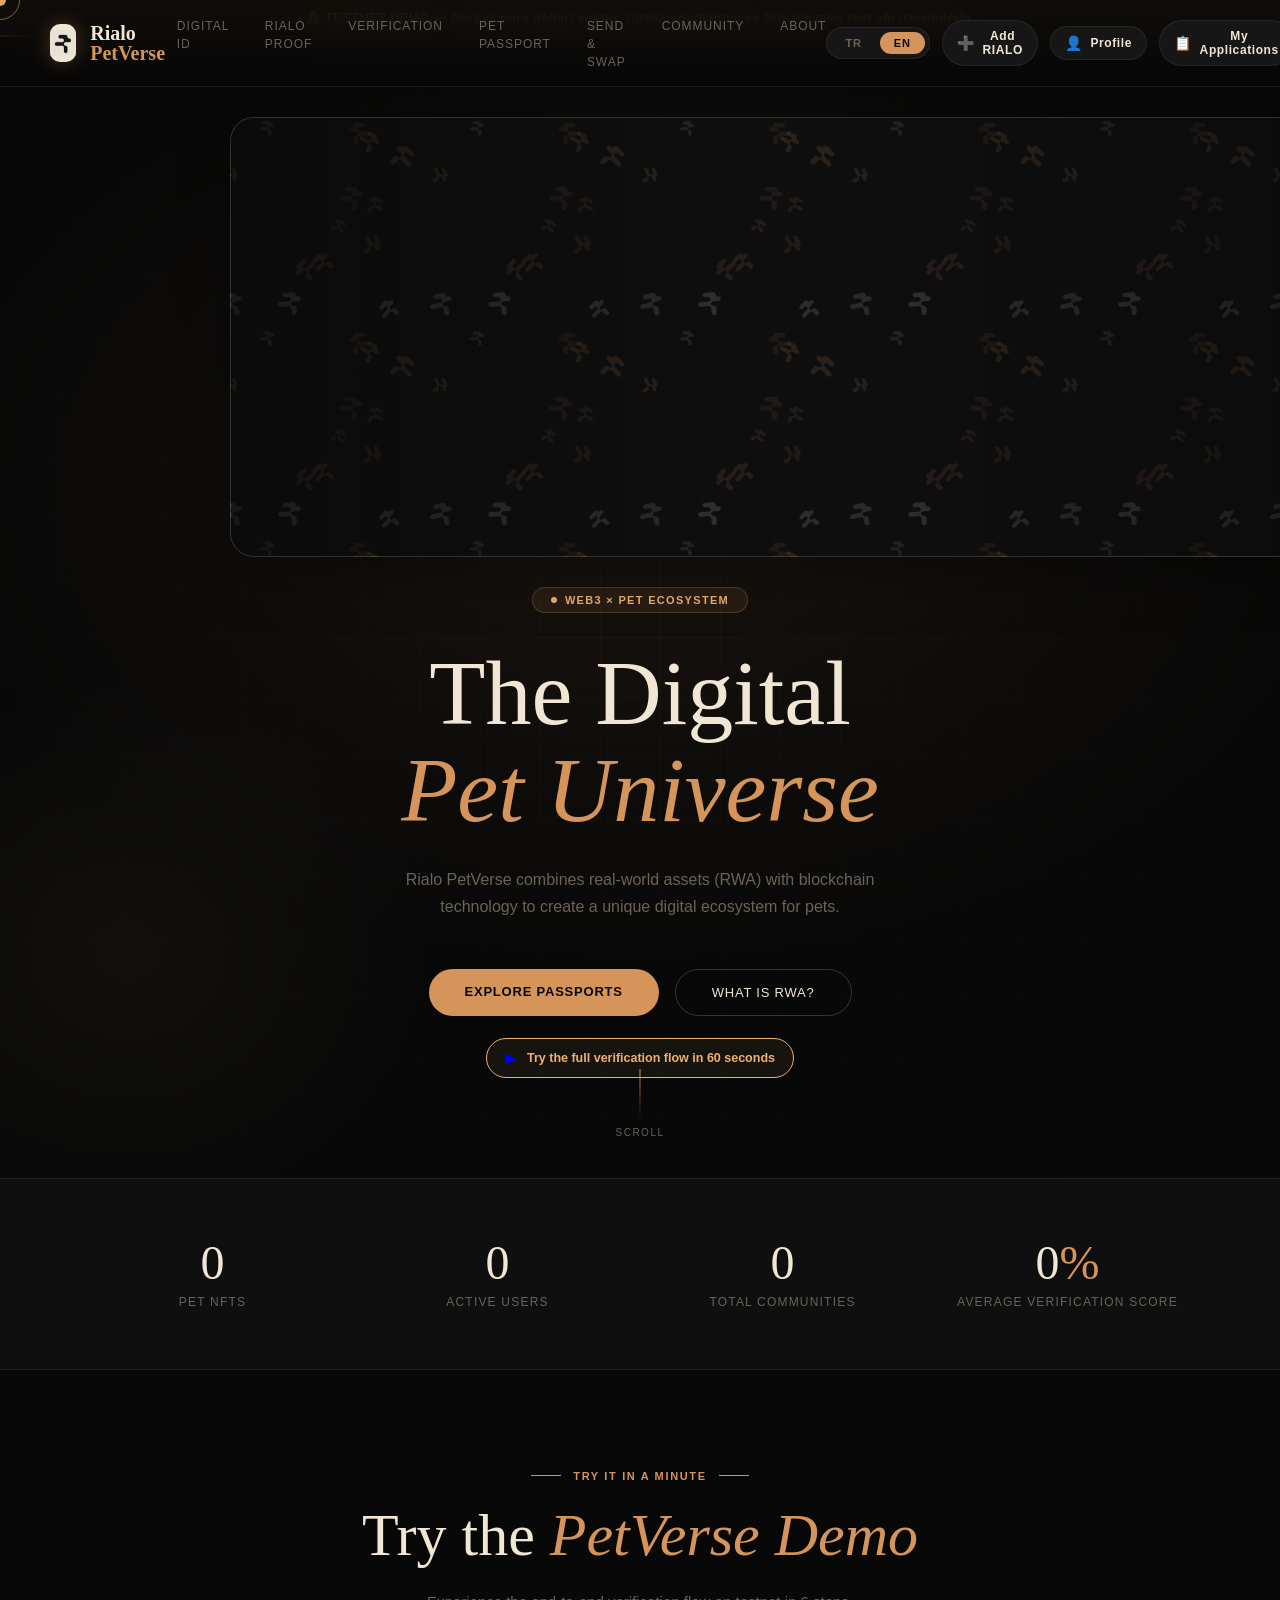
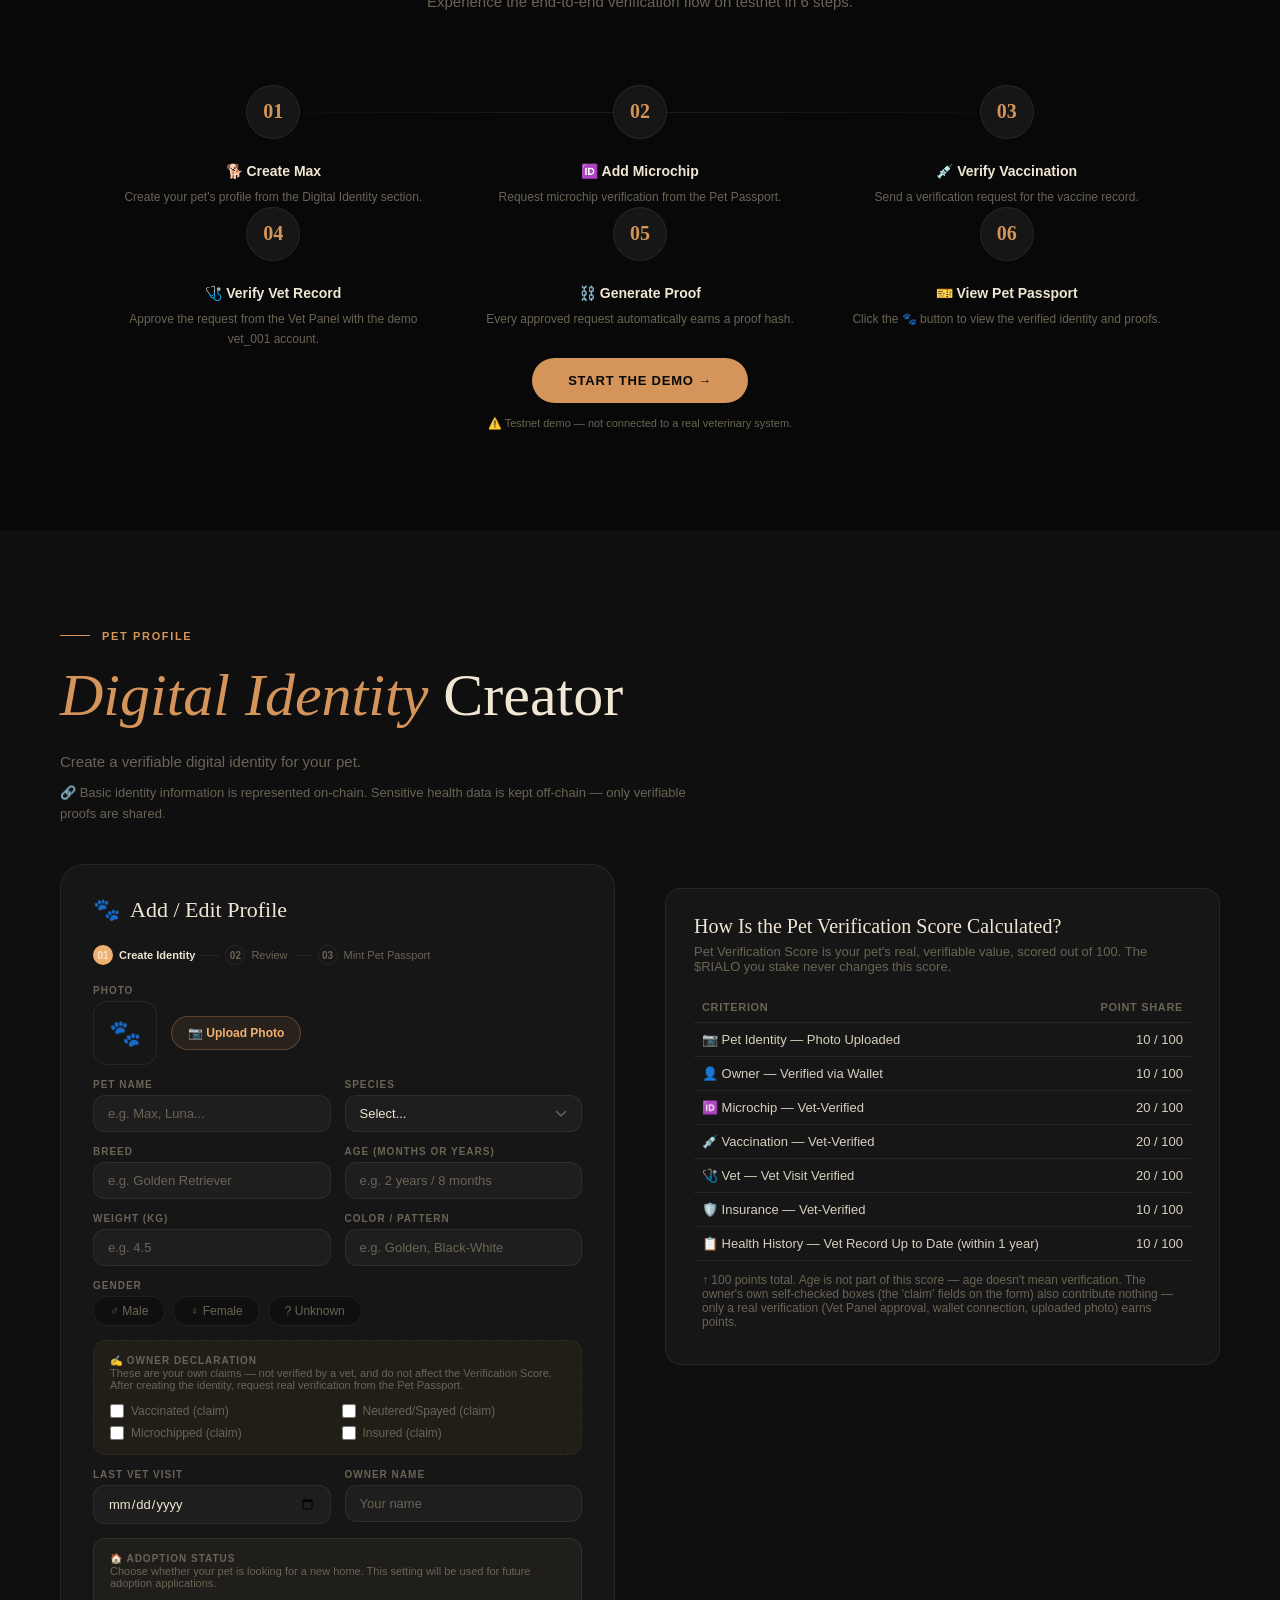
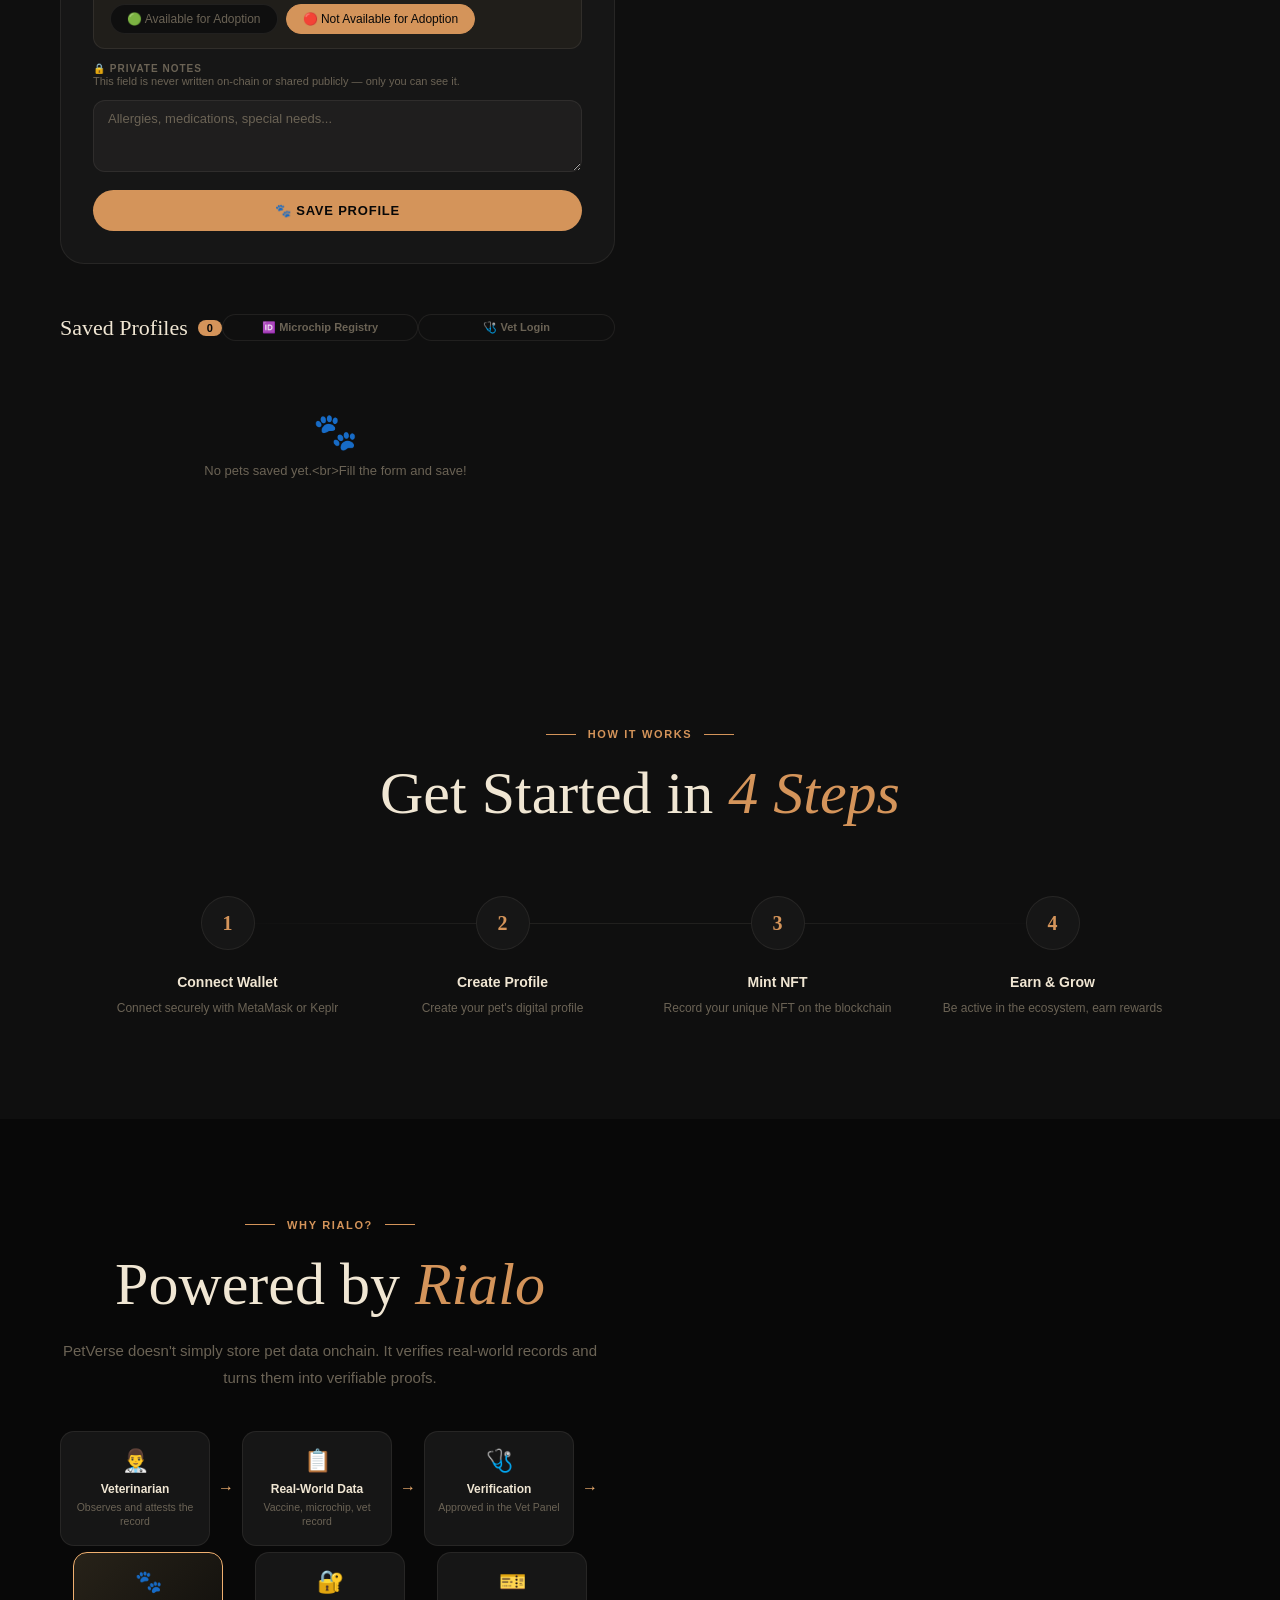
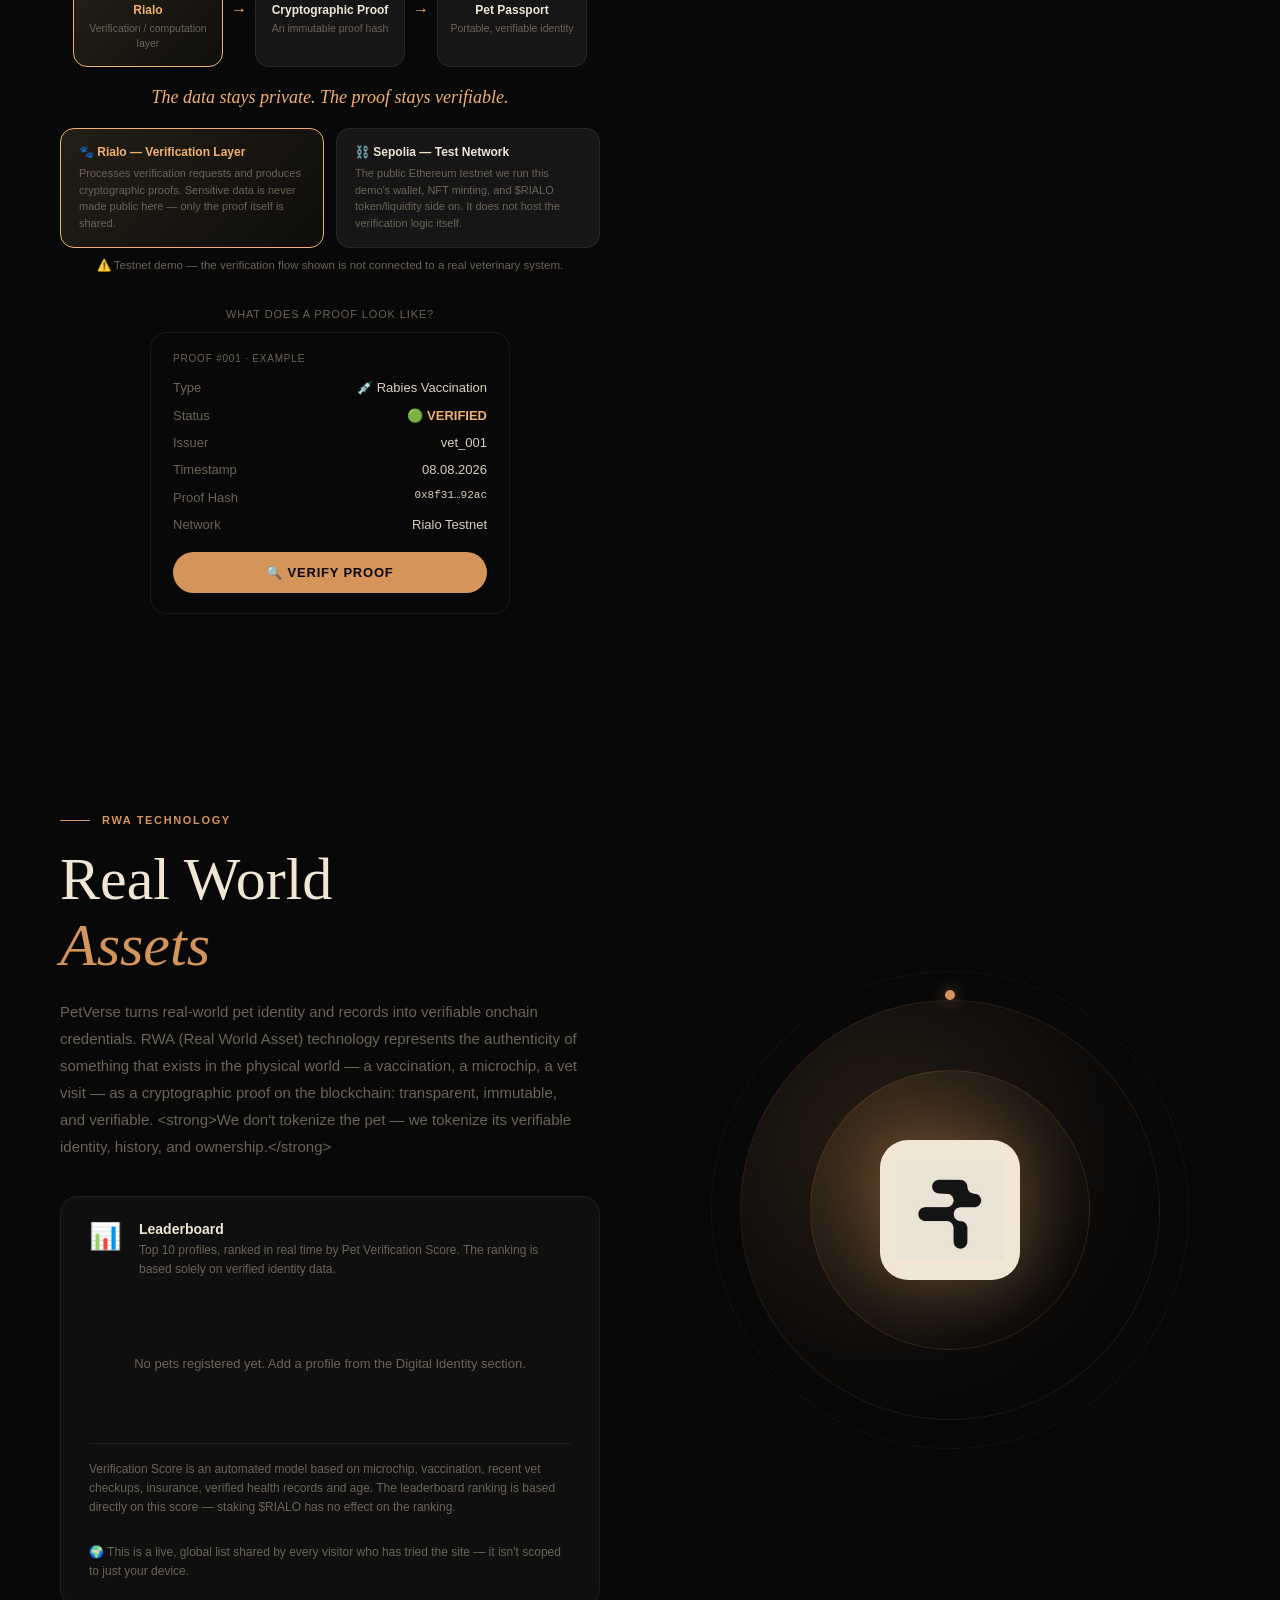
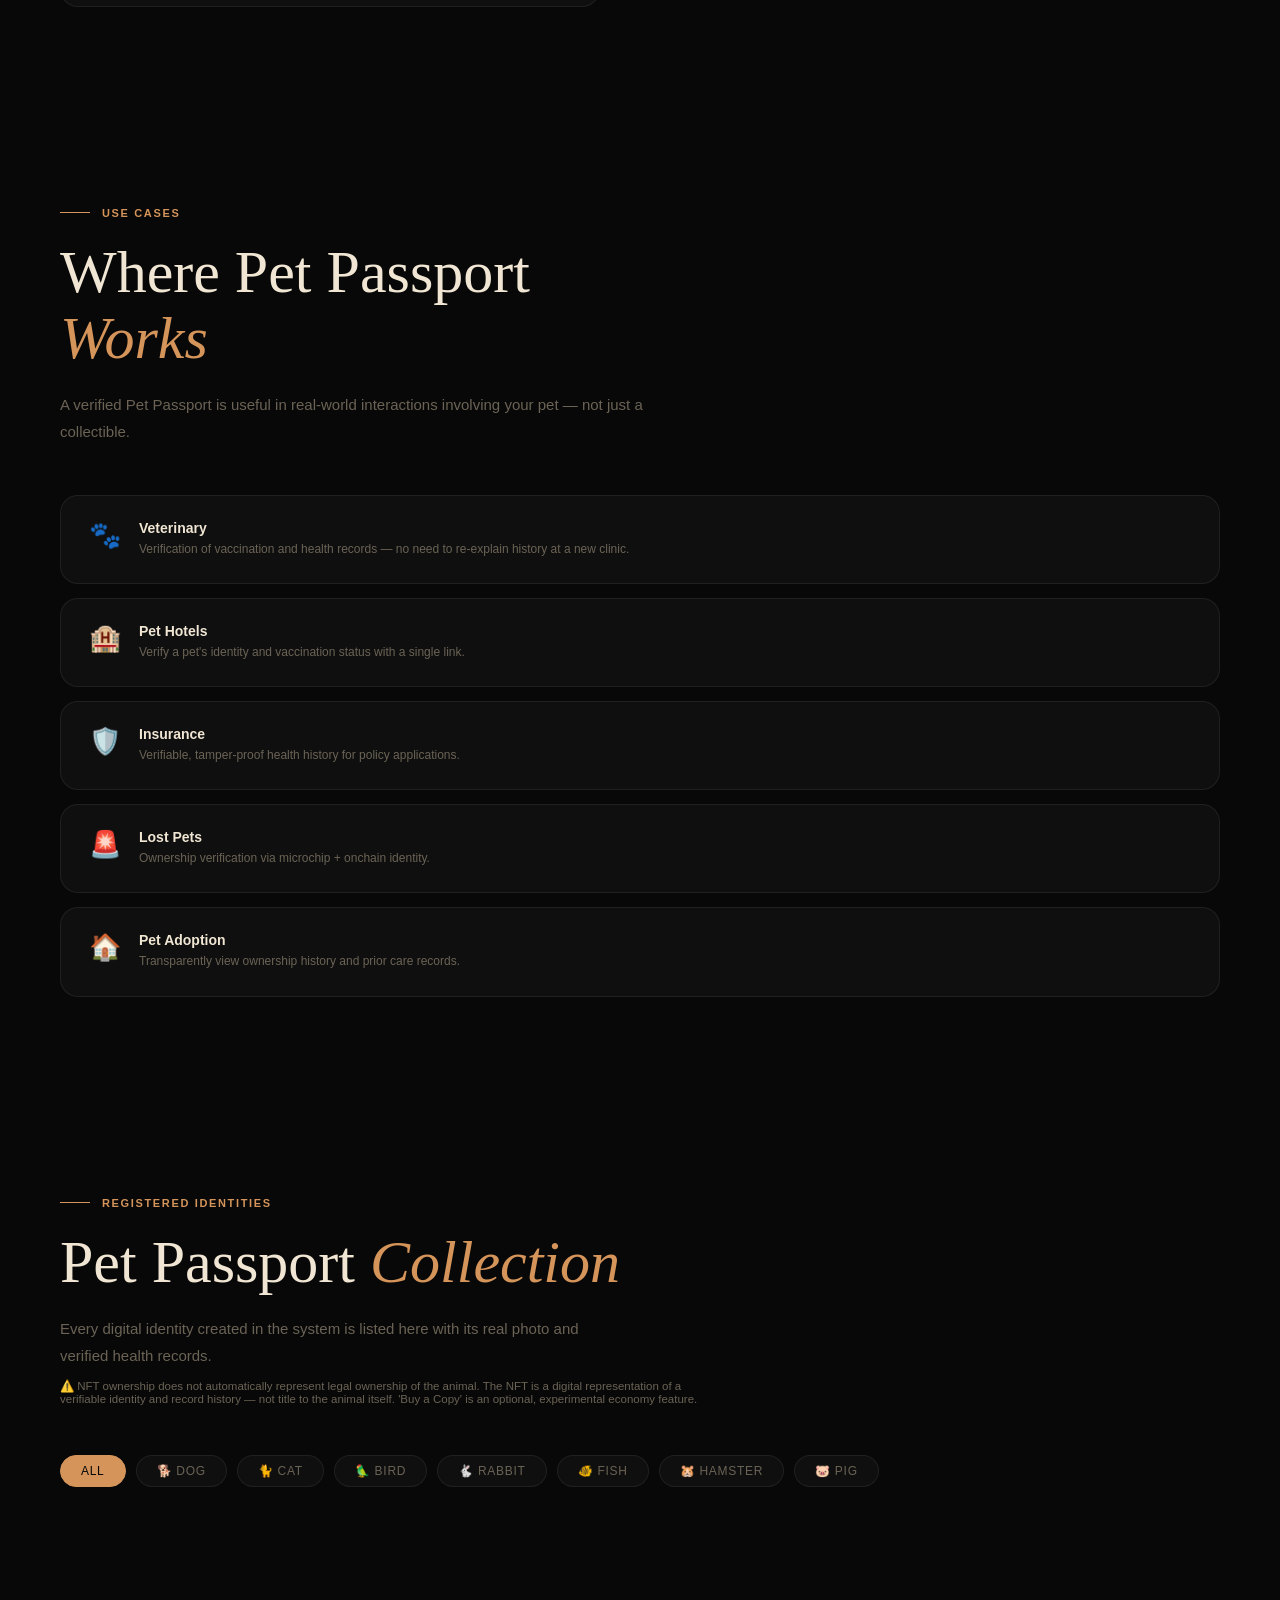
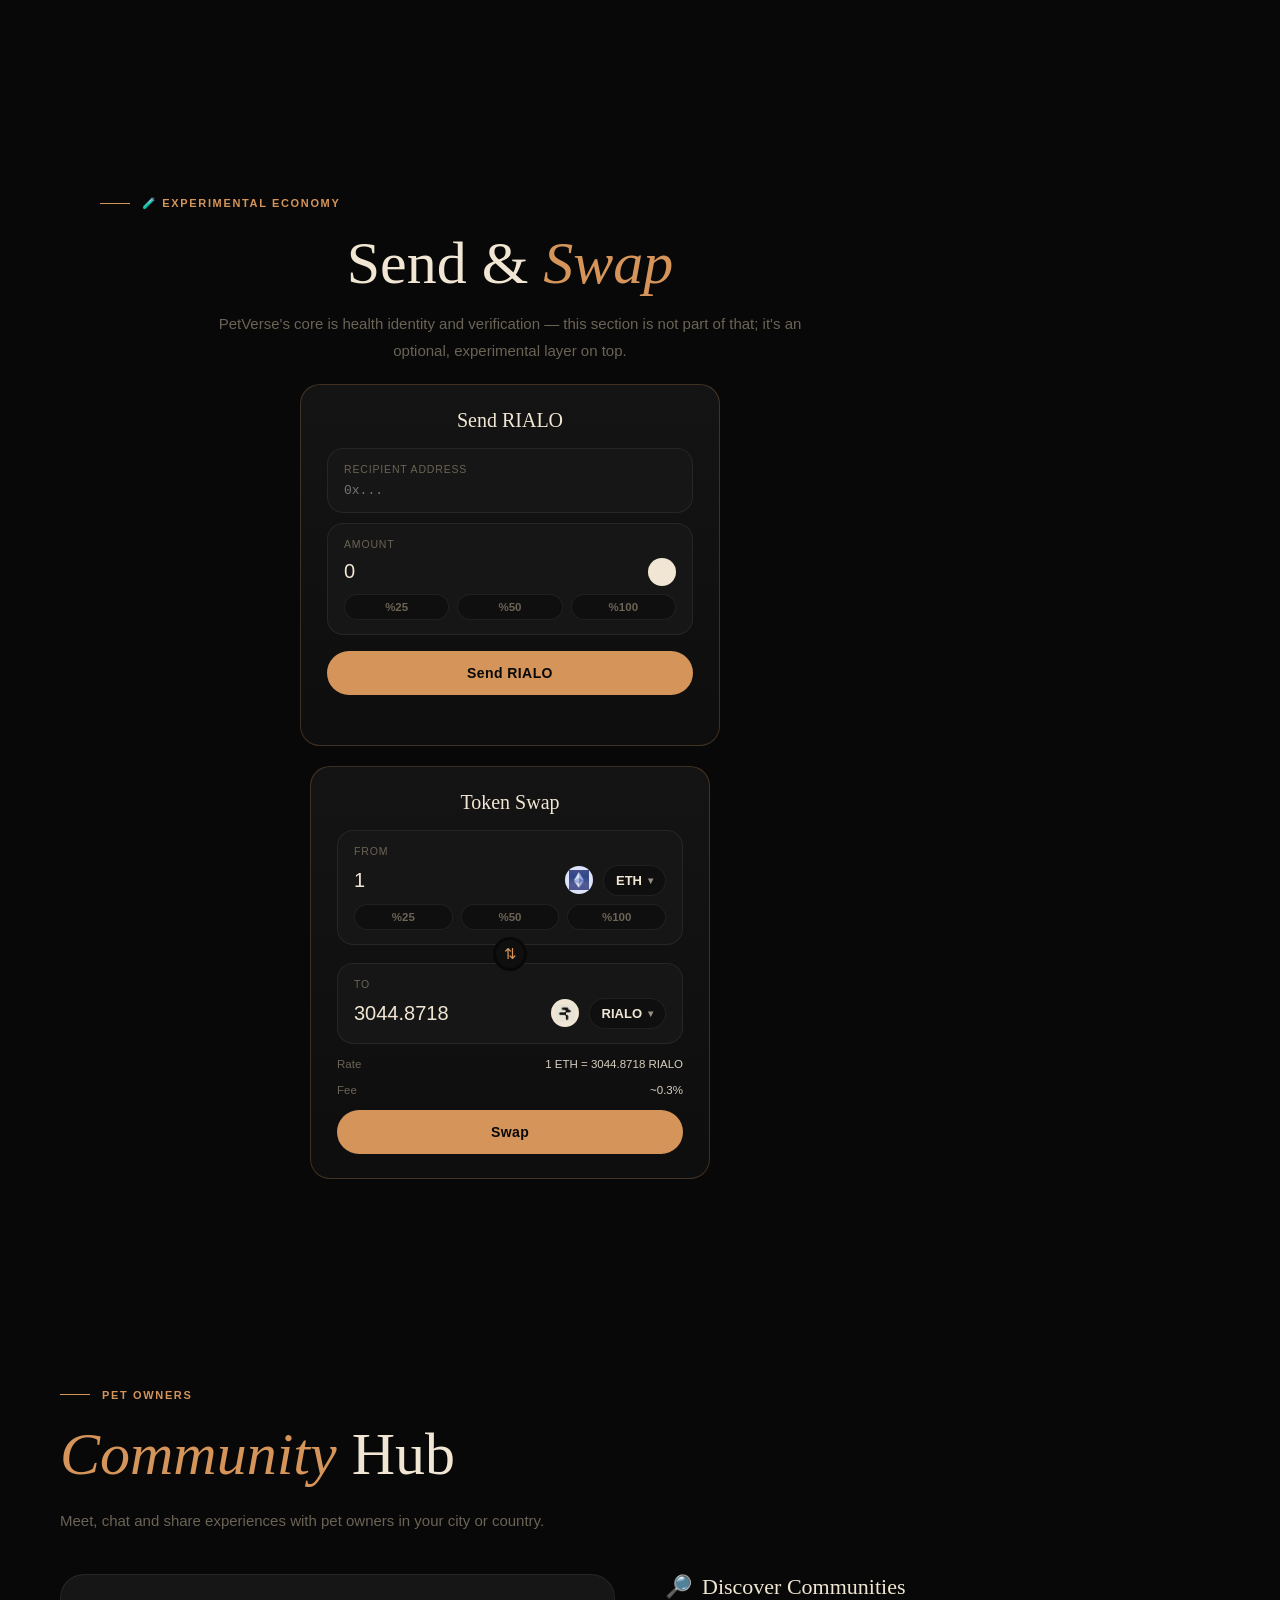
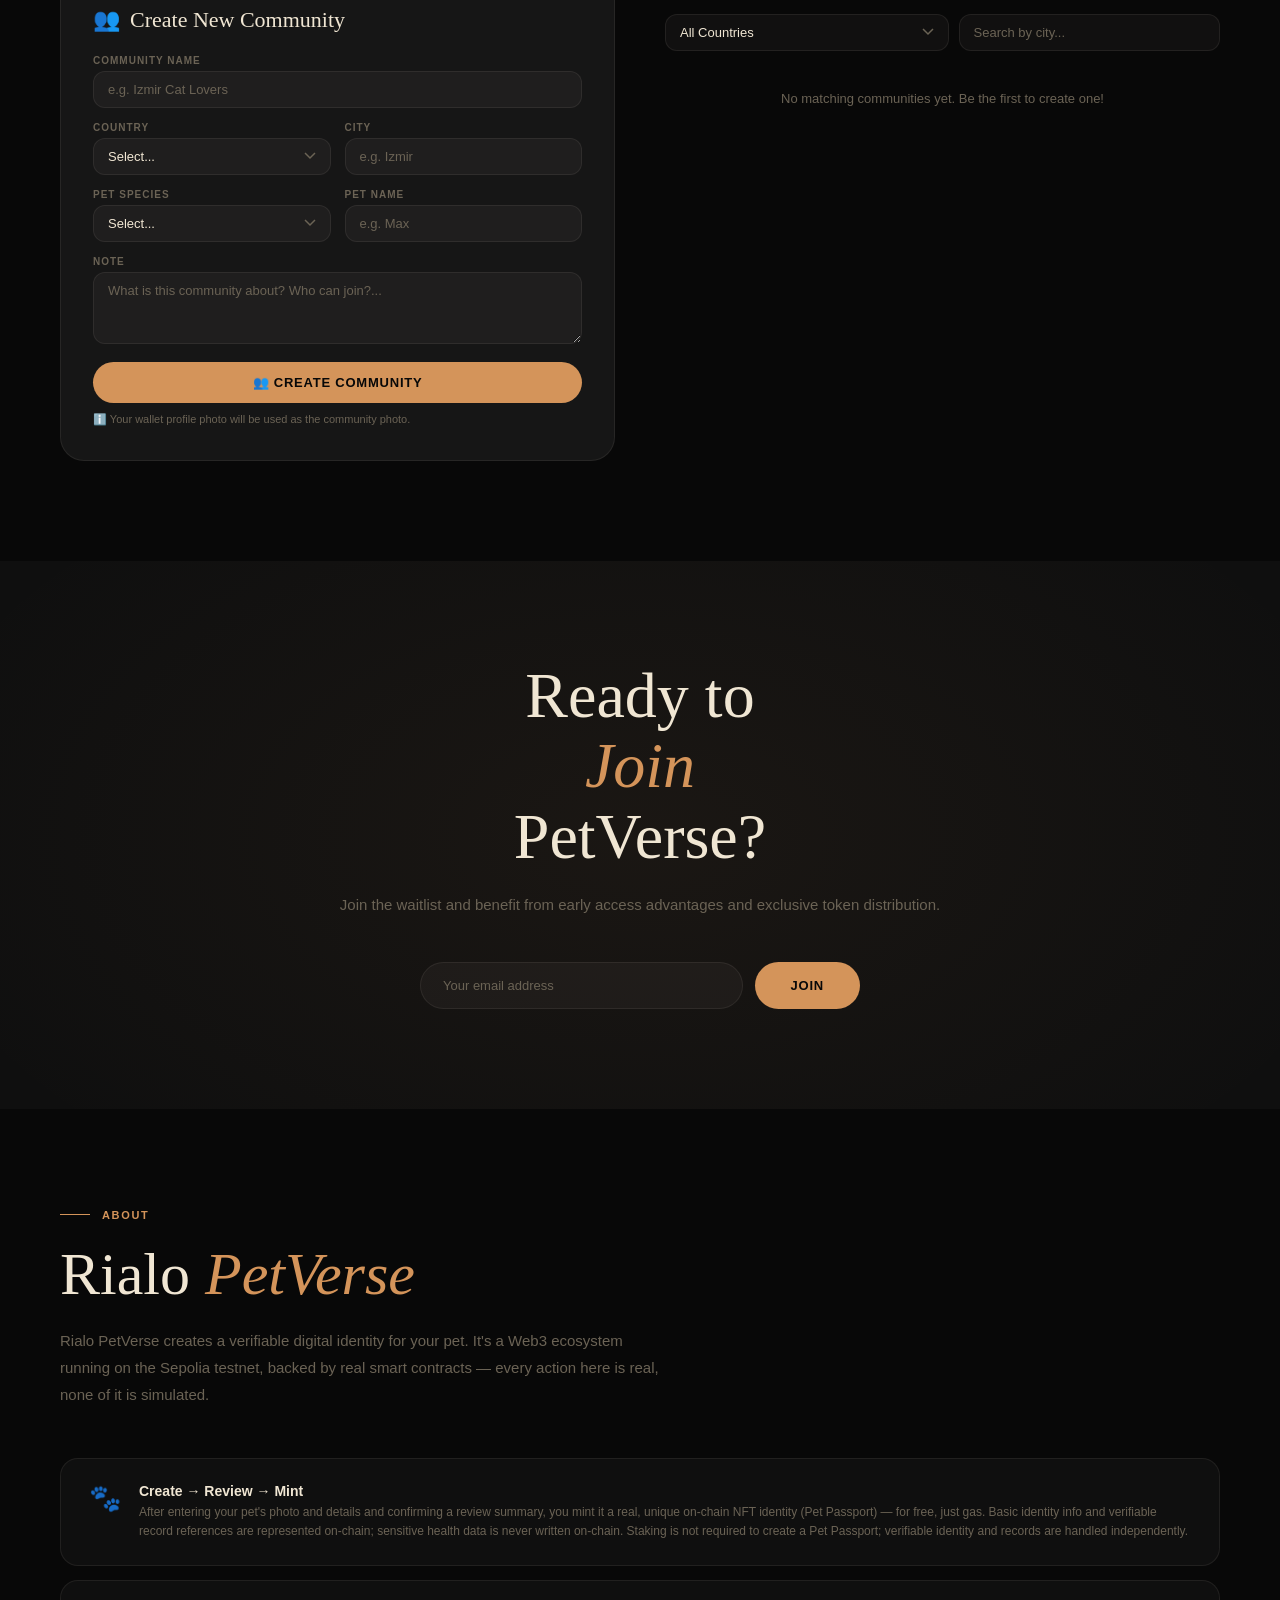
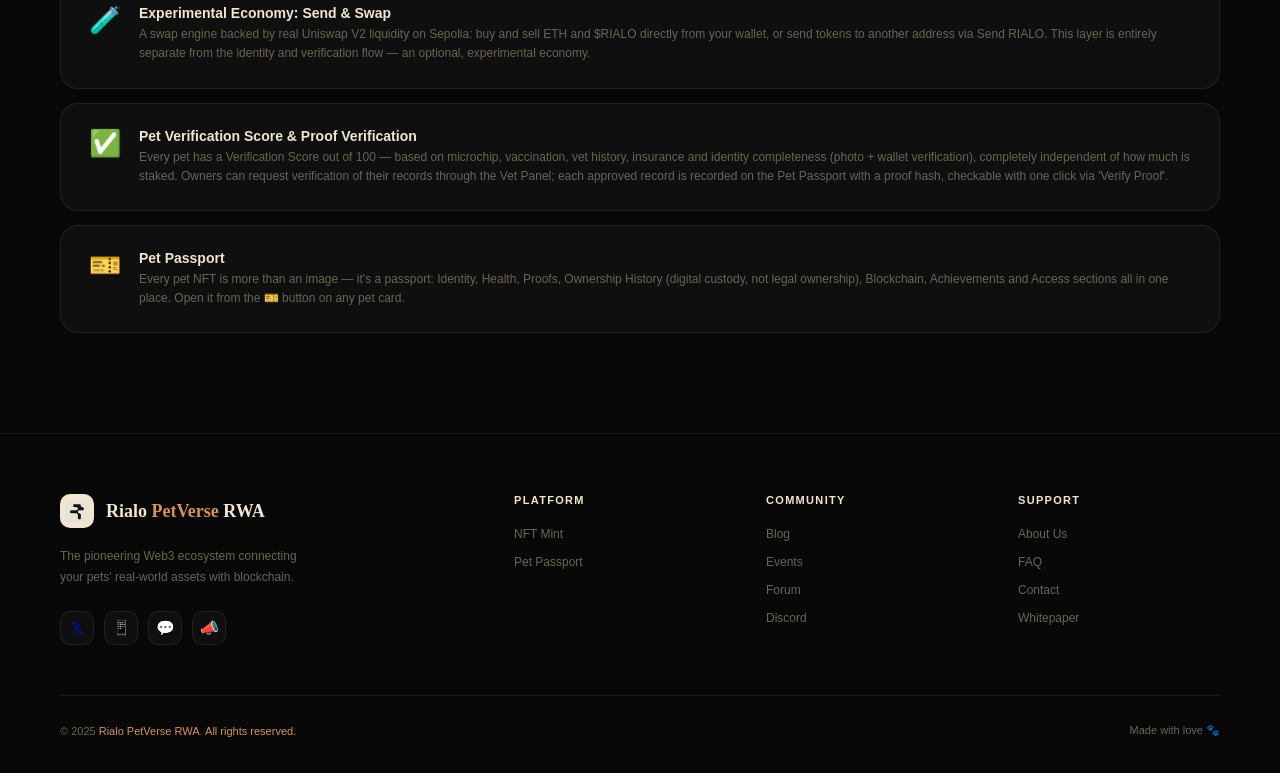
==== index.html @ 0d47ccf6 "Add files via upload" ====
<!DOCTYPE html>
<html lang="tr">
<head>
<meta charset="UTF-8">
<meta name="viewport" content="width=device-width, initial-scale=1.0">
<meta http-equiv="Content-Security-Policy" content="default-src 'self'; script-src 'self' 'unsafe-inline' https://cdn.jsdelivr.net https://www.gstatic.com; style-src 'self' 'unsafe-inline' https://fonts.googleapis.com; font-src https://fonts.gstatic.com; img-src 'self' data: https://images.unsplash.com https://flagcdn.com; connect-src 'self' https://firestore.googleapis.com https://www.googleapis.com https://identitytoolkit.googleapis.com https://securetoken.googleapis.com https://petverse-rex-proxy.yilmazc1453.workers.dev; object-src 'none'; base-uri 'self'; form-action 'self'; frame-src 'none'; frame-ancestors 'none'; worker-src 'none'; media-src 'none'; manifest-src 'none';">
<meta name="referrer" content="strict-origin-when-cross-origin">
<title>Rialo PetVerse RWA — Testnet Demo</title>
<link href="https://fonts.googleapis.com/css2?family=Cormorant+Garamond:wght@300;400;500;600;700&family=Outfit:wght@300;400;500;600;700&display=swap" rel="stylesheet">
<style>
:root{--bg:#080808;--bg2:#0f0f0f;--bg3:#161616;--cream:#F0E6D3;--amber:#D4945A;--amber2:#F0B070;--gold:#C8A96E;--text:#D8CFBF;--muted:#6B6355;--border:rgba(240,230,211,0.08);--green:#4CAF50;--red:#E05050;}
*,*::before,*::after{box-sizing:border-box;margin:0;padding:0;}
html{scroll-behavior:smooth;}
body{background:var(--bg);color:var(--text);font-family:'Outfit',sans-serif;overflow-x:hidden;cursor:none;}
.cursor{position:fixed;left:0;top:0;width:12px;height:12px;background:var(--amber2);border-radius:50%;pointer-events:none;z-index:9999;transform:translate3d(-50%,-50%,0);transition:width .2s,height .2s;mix-blend-mode:difference;will-change:transform;}
.cursor-ring{position:fixed;left:0;top:0;width:40px;height:40px;border:1px solid rgba(240,176,112,0.5);border-radius:50%;pointer-events:none;z-index:9998;transform:translate3d(-50%,-50%,0);transition:width .3s,height .3s;will-change:transform;}
::-webkit-scrollbar{width:3px;}::-webkit-scrollbar-track{background:var(--bg);}::-webkit-scrollbar-thumb{background:var(--amber);border-radius:3px;}

/* ── NAV ── */
nav{position:fixed;top:0;left:0;right:0;z-index:100;padding:16px 50px;display:flex;align-items:center;justify-content:space-between;backdrop-filter:blur(20px);background:rgba(8,8,8,0.8);border-bottom:1px solid var(--border);transition:all .3s;}
.nav-left{display:flex;align-items:center;gap:14px;}
.nav-logo-img{width:38px;height:38px;background:var(--cream);border-radius:10px;display:flex;align-items:center;justify-content:center;overflow:hidden;box-shadow:0 0 20px rgba(212,148,90,0.3);}
.nav-logo-img img{width:28px;height:28px;object-fit:contain;}
.nav-brand{font-family:'Cormorant Garamond',serif;font-size:20px;font-weight:600;color:var(--cream);line-height:1;}
.nav-brand span{color:var(--amber);}
.nav-center{display:flex;gap:36px;list-style:none;}
.nav-center a{text-decoration:none;color:var(--muted);font-size:12px;font-weight:500;letter-spacing:.08em;text-transform:uppercase;transition:color .3s;}
.nav-center a:hover{color:var(--cream);}
.nav-right{display:flex;align-items:center;gap:12px;}

/* Lang Toggle */
.lang-toggle{display:flex;background:var(--bg3);border:1px solid var(--border);border-radius:100px;padding:4px;gap:4px;}
.lang-btn{padding:5px 14px;border-radius:100px;font-size:11px;font-weight:600;letter-spacing:.08em;text-transform:uppercase;border:none;background:transparent;color:var(--muted);cursor:none;transition:all .3s;}
.lang-btn.active{background:var(--amber);color:#080808;}

/* Wallet Button */
.wallet-btn{display:flex;align-items:center;gap:8px;background:var(--bg3);border:1px solid var(--border);border-radius:100px;padding:8px 18px;color:var(--cream);font-family:'Outfit',sans-serif;font-size:12px;font-weight:600;letter-spacing:.05em;cursor:none;transition:all .3s;}
.wallet-btn:hover{border-color:rgba(212,148,90,.3);background:rgba(212,148,90,.05);}
.wallet-btn.connected{border-color:rgba(76,175,80,.4);color:var(--green);}
.wallet-dot{width:7px;height:7px;border-radius:50%;background:var(--muted);}
.wallet-btn.connected .wallet-dot{background:var(--green);box-shadow:0 0 8px rgba(76,175,80,.6);animation:pulse 2s infinite;}
.nav-cta{background:var(--amber);color:#080808;border:none;padding:10px 22px;border-radius:100px;font-family:'Outfit',sans-serif;font-size:12px;font-weight:600;letter-spacing:.05em;text-transform:uppercase;cursor:none;transition:all .3s;text-decoration:none;}
.nav-cta:hover{background:var(--amber2);transform:scale(1.05);}

/* ── WALLET MODAL ── */
.modal-overlay{position:fixed;inset:0;background:rgba(0,0,0,0.8);z-index:1000;display:flex;align-items:center;justify-content:center;opacity:0;pointer-events:none;transition:opacity .3s;}
.modal-overlay.open{backdrop-filter:blur(10px);}
.modal-overlay.open{opacity:1;pointer-events:all;}
.modal{background:var(--bg2);border:1px solid var(--border);border-radius:24px;padding:40px;width:440px;max-width:90vw;position:relative;transform:translateY(20px);transition:transform .3s;}
.modal-overlay.open .modal{transform:translateY(0);}
.modal-close{position:absolute;top:16px;right:16px;background:var(--bg3);border:1px solid var(--border);border-radius:50%;width:32px;height:32px;color:var(--muted);font-size:18px;cursor:none;display:flex;align-items:center;justify-content:center;transition:all .3s;}
.modal-close:hover{color:var(--cream);border-color:rgba(212,148,90,.3);}
.modal-title{font-family:'Cormorant Garamond',serif;font-size:28px;font-weight:400;color:var(--cream);margin-bottom:8px;}
.modal-sub{font-size:13px;color:var(--muted);margin-bottom:32px;}
.wallet-options{display:flex;flex-direction:column;gap:12px;}
.wallet-option{display:flex;align-items:center;gap:16px;padding:20px 24px;background:var(--bg3);border:1px solid var(--border);border-radius:16px;cursor:none;transition:all .3s;position:relative;}
.wallet-option:hover{border-color:rgba(212,148,90,.25);background:rgba(212,148,90,.04);}
.wallet-option-icon{width:48px;height:48px;border-radius:14px;display:flex;align-items:center;justify-content:center;font-size:28px;flex-shrink:0;}
.wallet-option-mm{background:linear-gradient(135deg,#E8821A22,#E8821A44);}
.wallet-option-keplr{background:linear-gradient(135deg,#6B52AE22,#6B52AE44);}
.wallet-option-info h3{font-size:15px;font-weight:600;color:var(--cream);}
.wallet-option-info p{font-size:12px;color:var(--muted);margin-top:2px;}
.wallet-option-arrow{position:absolute;right:20px;color:var(--muted);font-size:18px;transition:transform .3s;}
.wallet-option:hover .wallet-option-arrow{transform:translateX(4px);color:var(--amber);}
.wallet-status{margin-top:20px;padding:16px;background:rgba(76,175,80,.08);border:1px solid rgba(76,175,80,.2);border-radius:12px;display:flex;align-items:center;gap:10px;display:none;}
.wallet-status.show{display:flex;}
.wallet-status-icon{font-size:20px;}
.wallet-status-txt{font-size:13px;color:var(--green);}
.wallet-status-addr{font-size:11px;color:var(--muted);margin-top:2px;font-family:monospace;}

/* ── PET LIFE PHOTO TRANSITION ── */
/* Enlarged the box and switched to background-size:contain so every slide
   image is shown in full (no cropping) no matter its own aspect ratio.
   Slides themselves have no background-color (see below) so the carousel's
   own scattered-mark pattern shows through the letterboxed gaps instead of
   leaving flat empty space -- small rotated/mirrored/recolored copies of
   the Rialo mark, tiled behind the photo. */
.pet-life-carousel{pointer-events:none;position:relative;width:min(1100px,94vw);height:440px;margin:0 auto 30px;border-radius:24px;overflow:hidden;border:1px solid rgba(240,230,211,.16);background-color:#101010;background-image:url('[data-uri]');background-size:210px 210px;background-repeat:repeat;background-position:center;box-shadow:0 20px 55px rgba(0,0,0,.28);}
.pet-life-slide{position:absolute;inset:0;background-size:contain;background-position:center center;background-repeat:no-repeat;opacity:0;transform:none;transition:opacity .8s ease;will-change:opacity;}
.pet-life-slide.active{opacity:1;transform:none;}
.pet-life-overlay{position:absolute;inset:0;background:linear-gradient(90deg,rgba(8,8,8,.58),rgba(8,8,8,.12),rgba(8,8,8,.48));pointer-events:none;}
@media(max-width:700px){.pet-life-carousel{height:280px;width:96vw;margin-bottom:22px;border-radius:18px;}}
/* ── HERO ── */
#hero{min-height:100vh;display:flex;align-items:center;justify-content:center;position:relative;overflow:hidden;padding-top:80px;}
.hero-bg{position:absolute;inset:0;background:radial-gradient(ellipse 80% 60% at 50% 40%,rgba(212,148,90,0.08) 0%,transparent 70%),radial-gradient(ellipse 40% 40% at 10% 80%,rgba(200,169,110,0.05) 0%,transparent 60%);}
.hero-grid{position:absolute;inset:0;background-image:linear-gradient(rgba(240,230,211,0.025) 1px,transparent 1px),linear-gradient(90deg,rgba(240,230,211,0.025) 1px,transparent 1px);background-size:60px 60px;mask-image:radial-gradient(ellipse 80% 80% at 50% 50%,black,transparent);}
.hero-content{position:relative;z-index:1;text-align:center;max-width:900px;padding:0 40px;animation:fadeUp 1s ease both;}
.hero-badge{display:inline-flex;align-items:center;gap:8px;background:rgba(212,148,90,0.1);border:1px solid rgba(212,148,90,0.25);border-radius:100px;padding:6px 18px;font-size:11px;font-weight:600;letter-spacing:.12em;text-transform:uppercase;color:var(--amber2);margin-bottom:32px;}
.hero-badge-dot{width:6px;height:6px;border-radius:50%;background:var(--amber2);animation:pulse 2s infinite;}
.hero-title{font-family:'Cormorant Garamond',serif;font-size:clamp(48px,8vw,92px);font-weight:300;line-height:1.05;color:var(--cream);margin-bottom:28px;}
.hero-title em{font-style:italic;color:var(--amber);display:block;}
.hero-sub{font-size:16px;font-weight:300;line-height:1.7;color:var(--muted);max-width:540px;margin:0 auto 48px;}
.hero-actions{display:flex;gap:16px;justify-content:center;flex-wrap:wrap;}
.btn-primary{background:var(--amber);color:#080808;border:none;padding:15px 36px;border-radius:100px;font-family:'Outfit',sans-serif;font-size:13px;font-weight:600;letter-spacing:.06em;text-transform:uppercase;cursor:none;transition:all .3s;text-decoration:none;display:inline-block;}
.btn-primary:hover{background:var(--amber2);transform:translateY(-3px);box-shadow:0 20px 40px rgba(212,148,90,.3);}
.btn-outline{background:transparent;color:var(--cream);border:1px solid rgba(240,230,211,0.2);padding:15px 36px;border-radius:100px;font-family:'Outfit',sans-serif;font-size:13px;font-weight:500;letter-spacing:.06em;text-transform:uppercase;cursor:none;transition:all .3s;text-decoration:none;display:inline-block;}
.btn-outline:hover{border-color:var(--amber);color:var(--amber);transform:translateY(-3px);}
.hero-scroll{position:absolute;bottom:40px;left:50%;transform:translateX(-50%);display:flex;flex-direction:column;align-items:center;gap:8px;}
.hero-scroll span{font-size:10px;letter-spacing:.15em;text-transform:uppercase;color:var(--muted);}
.scroll-line{width:1px;height:50px;background:linear-gradient(to bottom,var(--amber),transparent);animation:scrollLine 2s ease-in-out infinite;}

/* ── DAILY CHECK-IN ── */
.checkin-card{margin-top:44px;max-width:400px;margin-left:auto;margin-right:auto;background:linear-gradient(180deg,rgba(22,22,22,0.85),rgba(15,15,15,0.85));border:1px solid rgba(212,148,90,0.25);border-radius:20px;padding:26px 28px;text-align:center;}
.checkin-logo{width:52px;height:52px;margin:0 auto 14px;background:var(--cream);border-radius:50%;display:flex;align-items:center;justify-content:center;overflow:hidden;box-shadow:0 0 20px rgba(212,148,90,0.25);}
.checkin-logo img{width:34px;height:34px;object-fit:contain;}
.checkin-label{font-size:11px;font-weight:600;letter-spacing:.12em;text-transform:uppercase;color:var(--muted);margin-bottom:6px;}
.checkin-title{font-family:'Cormorant Garamond',serif;font-size:22px;font-weight:500;color:var(--cream);margin-bottom:4px;}
.checkin-sub{font-size:13px;font-weight:300;color:var(--muted);margin-bottom:20px;}
.checkin-sub b{color:var(--amber);font-weight:600;}
.checkin-btn{width:100%;padding:14px 0;border:none;border-radius:100px;background:var(--amber);color:#080808;font-family:'Outfit',sans-serif;font-size:14px;font-weight:700;letter-spacing:.03em;cursor:none;transition:all .3s;}
.checkin-btn:hover:not(:disabled){background:var(--amber2);transform:translateY(-2px);box-shadow:0 12px 28px rgba(212,148,90,.25);}
.checkin-btn:disabled{opacity:.5;cursor:not-allowed;}
.checkin-status{font-size:11.5px;color:var(--muted);margin-top:12px;min-height:14px;}

/* ── TOKEN SWAP ── */
.swap-card{margin-top:20px;max-width:400px;margin-left:auto;margin-right:auto;background:linear-gradient(180deg,rgba(22,22,22,0.85),rgba(15,15,15,0.85));border:1px solid rgba(212,148,90,0.25);border-radius:20px;padding:24px 26px;text-align:left;}
.swap-title{font-family:'Cormorant Garamond',serif;font-size:20px;font-weight:500;color:var(--cream);margin-bottom:16px;text-align:center;}
.swap-box{background:var(--bg3);border:1px solid var(--border);border-radius:16px;padding:14px 16px;}
.swap-box-label{font-size:10.5px;letter-spacing:.08em;text-transform:uppercase;color:var(--muted);margin-bottom:8px;}
.swap-box-row{display:flex;align-items:center;gap:10px;}
.swap-amount{flex:1;background:transparent;border:none;outline:none;color:var(--cream);font-family:'Outfit',sans-serif;font-size:20px;font-weight:500;min-width:0;}
.swap-select{background:var(--bg2);border:1px solid var(--border);border-radius:100px;padding:7px 12px;color:var(--cream);font-family:'Outfit',sans-serif;font-size:13px;font-weight:600;cursor:none;flex-shrink:0;}
.swap-token-icon{width:28px;height:28px;border-radius:50%;background:var(--cream);display:flex;align-items:center;justify-content:center;overflow:hidden;font-size:14px;flex-shrink:0;}
.swap-token-icon img{width:20px;height:20px;object-fit:contain;}
.swap-dd{position:relative;flex-shrink:0;}
.swap-dd-btn{background:var(--bg2);border:1px solid var(--border);border-radius:100px;padding:7px 12px;color:var(--cream);font-family:'Outfit',sans-serif;font-size:13px;font-weight:600;cursor:none;display:flex;align-items:center;gap:6px;}
.swap-dd-arrow{font-size:10px;opacity:.6;}
.swap-dd-list{position:absolute;top:calc(100% + 6px);right:0;background:var(--bg2);border:1px solid var(--border);border-radius:14px;padding:6px;min-width:150px;max-height:240px;overflow-y:auto;z-index:50;display:none;box-shadow:0 12px 32px rgba(0,0,0,.45);}
.swap-dd-list.open{display:block;}
.swap-dd-item{display:flex;align-items:center;gap:8px;padding:8px 10px;border-radius:10px;cursor:none;font-size:13px;color:var(--text);}
.swap-dd-item:hover{background:var(--bg3);}
.swap-dd-item img{width:20px;height:20px;border-radius:50%;object-fit:contain;background:var(--cream);flex-shrink:0;}
.swap-dd-item-emoji{width:20px;height:20px;border-radius:50%;background:var(--cream);display:flex;align-items:center;justify-content:center;font-size:11px;flex-shrink:0;}
.swap-pct-row{display:flex;gap:8px;margin-top:8px;}
.swap-pct-btn{flex:1;background:var(--bg2);border:1px solid var(--border);border-radius:100px;padding:6px 0;color:var(--muted);font-family:'Outfit',sans-serif;font-size:11.5px;font-weight:600;cursor:none;transition:all .2s;}
.swap-pct-btn:hover{background:var(--bg3);color:var(--cream);}
.swap-pct-btn.active{background:rgba(212,148,90,.18);border-color:rgba(212,148,90,.4);color:var(--amber2);}
.swap-mid{display:flex;justify-content:center;margin:-8px 0;position:relative;z-index:1;}
.swap-flip-btn{width:34px;height:34px;border-radius:50%;background:var(--bg2);border:3px solid var(--bg);color:var(--amber);font-size:15px;cursor:none;display:flex;align-items:center;justify-content:center;transition:all .3s;}
.swap-flip-btn:hover{background:var(--amber);color:#080808;transform:rotate(180deg);}
.swap-info{font-size:11.5px;color:var(--muted);margin:14px 0;display:flex;justify-content:space-between;}
.swap-info span:last-child{color:var(--text);}
.swap-btn{width:100%;padding:14px 0;border:none;border-radius:100px;background:var(--amber);color:#080808;font-family:'Outfit',sans-serif;font-size:14px;font-weight:700;letter-spacing:.03em;cursor:none;transition:all .3s;}
.swap-btn:hover{background:var(--amber2);transform:translateY(-2px);box-shadow:0 12px 28px rgba(212,148,90,.25);}

/* ── STATS ── */
#stats{padding:60px;border-top:1px solid var(--border);border-bottom:1px solid var(--border);background:var(--bg2);}
.stats-grid{display:grid;grid-template-columns:repeat(4,1fr);gap:40px;max-width:1100px;margin:0 auto;text-align:center;}
.stat-num{font-family:'Cormorant Garamond',serif;font-size:48px;font-weight:300;color:var(--cream);line-height:1;margin-bottom:8px;}
.stat-num span{color:var(--amber);}
.stat-label{font-size:12px;font-weight:500;letter-spacing:.1em;text-transform:uppercase;color:var(--muted);}

/* ── SECTIONS COMMON ── */
section{padding:100px 60px;}
.section-tag{font-size:11px;font-weight:600;letter-spacing:.15em;text-transform:uppercase;color:var(--amber);margin-bottom:20px;display:flex;align-items:center;gap:12px;}
.section-tag::before{content:'';display:block;width:30px;height:1px;background:var(--amber);}
.section-tag.center{justify-content:center;}
.section-tag.center::before,.section-tag.center::after{content:'';display:block;width:30px;height:1px;background:var(--amber);}
.section-title{font-family:'Cormorant Garamond',serif;font-size:clamp(34px,5vw,60px);font-weight:300;line-height:1.1;color:var(--cream);margin-bottom:20px;}
.section-title em{font-style:italic;color:var(--amber);}
.section-desc{font-size:15px;font-weight:300;line-height:1.8;color:var(--muted);max-width:520px;}

/* ── ABOUT ── */
#about{background:var(--bg);}
.about-inner{max-width:1200px;margin:0 auto;display:grid;grid-template-columns:1fr 1fr;gap:80px;align-items:center;}
.about-logo-wrap{width:320px;height:320px;border-radius:40px;background:var(--cream);display:flex;align-items:center;justify-content:center;position:relative;box-shadow:0 0 80px rgba(212,148,90,.2);}
.about-logo-wrap img{width:240px;height:240px;object-fit:contain;}
.about-badge{position:absolute;right:-20px;bottom:40px;background:var(--bg3);border:1px solid var(--border);border-radius:16px;padding:14px 22px;}
.about-badge-val{font-family:'Cormorant Garamond',serif;font-size:24px;font-weight:600;color:var(--amber2);}
.about-badge-lbl{font-size:11px;color:var(--muted);letter-spacing:.08em;}
.about-list{display:flex;flex-direction:column;gap:14px;margin-top:16px;}
.about-list-item{display:flex;gap:14px;align-items:flex-start;padding:18px;border-radius:14px;background:var(--bg2);border:1px solid var(--border);transition:border-color .3s;}
.about-list-item:hover{border-color:rgba(212,148,90,.2);}
.about-list-icon{width:34px;height:34px;border-radius:10px;background:rgba(212,148,90,.1);display:flex;align-items:center;justify-content:center;font-size:16px;flex-shrink:0;}
.about-list-txt h4{font-size:13px;font-weight:600;color:var(--cream);margin-bottom:3px;}
.about-list-txt p{font-size:12px;color:var(--muted);line-height:1.6;}

/* ── FEATURES ── */
#features{background:var(--bg2);}
.features-inner{max-width:1200px;margin:0 auto;}
.features-header{margin-bottom:50px;}
.features-grid{display:grid;grid-template-columns:repeat(3,1fr);gap:2px;}
.feature-card{padding:44px 36px;background:var(--bg3);position:relative;overflow:hidden;transition:background .3s;}
.feature-card::before{content:'';position:absolute;top:0;left:0;right:0;height:1px;background:linear-gradient(90deg,transparent,var(--amber),transparent);opacity:0;transition:opacity .3s;}
.feature-card:hover{background:#1a1a1a;}
.feature-card:hover::before{opacity:1;}
.feature-num{font-family:'Cormorant Garamond',serif;font-size:64px;font-weight:300;color:rgba(240,230,211,0.04);position:absolute;top:16px;right:24px;line-height:1;}
.feature-icon{font-size:30px;margin-bottom:20px;display:block;}
.feature-title{font-size:17px;font-weight:600;color:var(--cream);margin-bottom:10px;}
.feature-desc{font-size:13px;color:var(--muted);line-height:1.7;}

/* ── NFT MARKETPLACE ── */
#marketplace{background:var(--bg);}
.market-inner{max-width:1300px;margin:0 auto;}
.market-header{margin-bottom:50px;}
.market-filters{display:flex;gap:10px;margin-bottom:40px;flex-wrap:wrap;}
.filter-btn{padding:8px 20px;border-radius:100px;background:var(--bg2);border:1px solid var(--border);color:var(--muted);font-size:12px;font-weight:500;letter-spacing:.06em;text-transform:uppercase;cursor:none;transition:all .3s;}
.filter-btn.active,.filter-btn:hover{background:var(--amber);border-color:var(--amber);color:#080808;}
.nft-grid{display:grid;grid-template-columns:repeat(4,1fr);gap:20px;}
.nft-card{background:var(--bg2);border:1px solid var(--border);border-radius:20px;overflow:hidden;transition:all .4s;position:relative;}
.nft-card:hover{transform:translateY(-8px);border-color:rgba(212,148,90,.25);box-shadow:0 30px 60px rgba(0,0,0,.5);}
.nft-img-wrap{position:relative;overflow:hidden;height:220px;}
.nft-img{width:100%;height:100%;object-fit:cover;transition:transform .6s;}
.nft-card:hover .nft-img{transform:scale(1.08);}
.nft-badge{position:absolute;top:12px;left:12px;background:rgba(8,8,8,.75);backdrop-filter:blur(8px);border:1px solid var(--border);border-radius:100px;padding:4px 12px;font-size:10px;font-weight:600;letter-spacing:.1em;text-transform:uppercase;color:var(--amber2);}
.nft-rarity{position:absolute;top:12px;right:12px;padding:4px 12px;border-radius:100px;font-size:10px;font-weight:600;letter-spacing:.08em;text-transform:uppercase;}
.rarity-legendary{background:rgba(200,169,110,.2);border:1px solid rgba(200,169,110,.4);color:#C8A96E;}
.rarity-epic{background:rgba(147,51,234,.2);border:1px solid rgba(147,51,234,.4);color:#A855F7;}
.rarity-rare{background:rgba(59,130,246,.2);border:1px solid rgba(59,130,246,.4);color:#60A5FA;}
.rarity-common{background:rgba(107,107,107,.2);border:1px solid rgba(107,107,107,.4);color:#9CA3AF;}
.nft-body{padding:18px;}
.nft-name{font-family:'Cormorant Garamond',serif;font-size:20px;font-weight:500;color:var(--cream);margin-bottom:4px;}
.nft-type{font-size:11px;color:var(--muted);letter-spacing:.08em;text-transform:uppercase;margin-bottom:14px;}
.nft-traits{display:flex;gap:6px;flex-wrap:wrap;margin-bottom:14px;}
.nft-trait{padding:3px 10px;background:rgba(240,230,211,.04);border:1px solid var(--border);border-radius:100px;font-size:10px;color:var(--muted);}
.nft-footer{display:flex;align-items:center;justify-content:space-between;}
.nft-price{display:flex;flex-direction:column;}
.nft-price-eth{font-family:'Cormorant Garamond',serif;font-size:22px;font-weight:500;color:var(--cream);line-height:1;}
.nft-price-usd{font-size:11px;color:var(--muted);}
.nft-buy-btn{background:var(--amber);color:#080808;border:none;padding:9px 20px;border-radius:100px;font-family:'Outfit',sans-serif;font-size:12px;font-weight:600;letter-spacing:.05em;cursor:none;transition:all .3s;}
.nft-buy-btn:hover{background:var(--amber2);transform:scale(1.05);}

/* Identity cards (registered digital identities, not marketplace listings) */
@keyframes idCardSway{0%{transform:translateY(-6px) rotate(0deg) translateX(0);}25%{transform:translateY(-6px) rotate(-1.4deg) translateX(-5px);}75%{transform:translateY(-6px) rotate(1.4deg) translateX(5px);}100%{transform:translateY(-6px) rotate(0deg) translateX(0);}}
.id-nft-card:hover{animation:idCardSway 2.6s ease-in-out infinite;border-color:rgba(212,148,90,.25);box-shadow:0 30px 60px rgba(0,0,0,.5);}
.id-nft-corner-badge{position:absolute;bottom:10px;right:10px;width:30px;height:30px;border-radius:8px;overflow:hidden;background:var(--cream);box-shadow:0 4px 12px rgba(0,0,0,.35);}
.id-nft-corner-badge img{width:100%;height:100%;object-fit:contain;padding:4px;box-sizing:border-box;}
.id-nft-checklist{display:flex;flex-direction:column;gap:6px;margin-bottom:14px;}
.id-nft-check-row{display:flex;align-items:center;gap:8px;font-size:11.5px;color:var(--text);}
.id-nft-check-row.unverified{color:var(--muted);opacity:.7;}

/* Buy Modal */
.buy-modal{background:var(--bg2);border:1px solid var(--border);border-radius:24px;padding:36px;width:400px;max-width:90vw;position:relative;transform:translateY(20px);transition:transform .3s;}
.modal-overlay.open .buy-modal{transform:translateY(0);}
.buy-nft-preview{display:flex;gap:16px;align-items:center;margin-bottom:28px;padding:16px;background:var(--bg3);border-radius:14px;border:1px solid var(--border);}
.buy-nft-img{width:70px;height:70px;border-radius:12px;object-fit:cover;}
.buy-nft-name{font-family:'Cormorant Garamond',serif;font-size:20px;color:var(--cream);}
.buy-nft-sub{font-size:12px;color:var(--muted);}
.buy-token-icon{width:70px;height:70px;border-radius:16px;display:flex;align-items:center;justify-content:center;font-size:32px;flex-shrink:0;}
.buy-qty-row{display:flex;align-items:center;gap:10px;margin-bottom:20px;}
.buy-qty-row input{flex:1;background:rgba(240,230,211,.04);border:1px solid var(--border);border-radius:12px;padding:10px 14px;color:var(--cream);font-family:'Outfit',sans-serif;font-size:14px;font-weight:600;outline:none;transition:border-color .3s;}
.buy-qty-row input:focus{border-color:rgba(212,148,90,.4);}
.buy-detail-row{display:flex;justify-content:space-between;align-items:center;padding:10px 0;border-bottom:1px solid var(--border);}
.buy-detail-row:last-child{border-bottom:none;}
.buy-detail-label{font-size:13px;color:var(--muted);}
.buy-detail-val{font-size:13px;color:var(--cream);font-weight:500;}
.buy-total{font-family:'Cormorant Garamond',serif;font-size:28px;color:var(--amber);}
.buy-actions{display:flex;gap:10px;margin-top:24px;}
.buy-confirm{flex:1;background:var(--amber);color:#080808;border:none;padding:14px;border-radius:100px;font-family:'Outfit',sans-serif;font-size:13px;font-weight:600;cursor:none;transition:all .3s;}
.buy-confirm:hover{background:var(--amber2);}
.buy-cancel{background:var(--bg3);color:var(--muted);border:1px solid var(--border);padding:14px 24px;border-radius:100px;font-family:'Outfit',sans-serif;font-size:13px;cursor:none;transition:all .3s;}
.buy-cancel:hover{color:var(--cream);}

/* ── GALLERY ── */
#gallery{background:var(--bg2);}
.gallery-inner{max-width:1400px;margin:0 auto;}
.gallery-header{margin-bottom:50px;max-width:600px;}
.pets-grid{display:grid;grid-template-columns:repeat(4,1fr);grid-template-rows:auto;gap:14px;}
.pet-card{border-radius:18px;overflow:hidden;position:relative;cursor:none;}
.pet-card:nth-child(1){grid-column:span 2;grid-row:span 2;}
.pet-card:nth-child(5){grid-column:span 2;}
.pet-img{width:100%;height:100%;min-height:200px;object-fit:cover;display:block;transition:transform .6s;filter:brightness(.85);}
.pet-card:nth-child(1) .pet-img{min-height:430px;}
.pet-card:nth-child(5) .pet-img{min-height:220px;}
.pet-card:hover .pet-img{transform:scale(1.05);filter:brightness(1);}
.pet-overlay{position:absolute;inset:0;background:linear-gradient(to top,rgba(8,8,8,.7) 0%,transparent 50%);opacity:0;transition:opacity .3s;display:flex;align-items:flex-end;padding:20px;}
.pet-card:hover .pet-overlay{opacity:1;}
.pet-label{font-size:12px;font-weight:600;color:var(--cream);letter-spacing:.08em;text-transform:uppercase;}
.pet-corner-badge{position:absolute;top:14px;right:14px;background:rgba(8,8,8,.7);backdrop-filter:blur(10px);border:1px solid rgba(212,148,90,.3);border-radius:100px;padding:4px 10px;font-size:10px;font-weight:600;color:var(--amber2);letter-spacing:.1em;text-transform:uppercase;}

/* ── TOKENS ── */
.tokens-inner{max-width:1200px;margin:0 auto;}
.tokens-header{text-align:center;margin-bottom:60px;}
.tokens-grid{display:grid;grid-template-columns:repeat(3,1fr);gap:20px;}
.token-card{background:var(--bg2);border:1px solid var(--border);border-radius:20px;padding:28px;transition:all .3s;position:relative;overflow:hidden;}
.token-card::after{content:'';position:absolute;inset:0;background:radial-gradient(circle at 80% 20%,rgba(212,148,90,.05),transparent 60%);pointer-events:none;}
.token-card:hover{border-color:rgba(212,148,90,.2);transform:translateY(-4px);}
.token-header{display:flex;align-items:center;gap:16px;margin-bottom:20px;}
.token-header>div:last-child{min-width:0;flex:1;}
.token-nft-count{display:inline-block;font-size:10.5px;color:var(--amber);font-weight:700;margin-top:5px;letter-spacing:.02em;background:rgba(212,148,90,.12);border:1px solid rgba(212,148,90,.3);border-radius:100px;padding:3px 10px;max-width:100%;overflow:hidden;text-overflow:ellipsis;white-space:nowrap;}
@keyframes tokenPulse{0%{transform:scale(1);box-shadow:0 0 0 0 rgba(212,148,90,.6);}40%{transform:scale(1.08);box-shadow:0 0 0 6px rgba(212,148,90,0);}100%{transform:scale(1);box-shadow:0 0 0 0 rgba(212,148,90,0);}}
.token-nft-pulse{animation:tokenPulse .6s ease;}
.token-icon{width:52px;height:52px;border-radius:16px;display:flex;align-items:center;justify-content:center;font-size:26px;flex-shrink:0;}
.token-name{font-family:'Cormorant Garamond',serif;font-size:22px;font-weight:500;color:var(--cream);line-height:1;}
.token-ticker{font-size:12px;color:var(--amber);letter-spacing:.1em;font-weight:600;}
.token-stats{display:grid;grid-template-columns:1fr 1fr;gap:12px;margin-bottom:18px;}
.token-stat{background:var(--bg3);border-radius:10px;padding:12px 14px;}
.token-stat-label{font-size:10px;color:var(--muted);letter-spacing:.08em;text-transform:uppercase;margin-bottom:4px;}
.token-stat-val{font-size:15px;font-weight:600;color:var(--cream);}
.token-stat-val.up{color:var(--green);}
.token-stat-val.down{color:var(--red);}
.token-progress{margin-bottom:16px;}
.token-progress-label{display:flex;justify-content:space-between;font-size:11px;color:var(--muted);margin-bottom:6px;}
.token-progress-bar{height:4px;background:var(--bg3);border-radius:100px;overflow:hidden;}
.token-progress-fill{height:100%;border-radius:100px;background:linear-gradient(90deg,var(--amber),var(--amber2));}
.token-action{display:flex;gap:8px;}
.token-buy{flex:1;background:rgba(212,148,90,.1);border:1px solid rgba(212,148,90,.2);color:var(--amber);border-radius:100px;padding:10px;font-family:'Outfit',sans-serif;font-size:12px;font-weight:600;letter-spacing:.05em;text-transform:uppercase;cursor:none;transition:all .3s;}
.token-buy:hover{background:var(--amber);color:#080808;}
.token-fav{width:40px;height:40px;background:var(--bg3);border:1px solid var(--border);border-radius:100px;display:flex;align-items:center;justify-content:center;font-size:16px;cursor:none;transition:all .3s;}
.token-fav:hover{border-color:rgba(212,148,90,.3);}

/* ── HOW ── */
#how{background:var(--bg2);}
.how-inner{max-width:1100px;margin:0 auto;}
.how-header{text-align:center;margin-bottom:70px;}
.steps{display:grid;grid-template-columns:repeat(4,1fr);position:relative;}
.steps::before{content:'';position:absolute;top:27px;left:12.5%;right:12.5%;height:1px;background:linear-gradient(90deg,transparent,var(--border),var(--border),transparent);}
.step{text-align:center;padding:0 18px;}
.step-num{width:54px;height:54px;border-radius:50%;background:var(--bg3);border:1px solid var(--border);display:flex;align-items:center;justify-content:center;margin:0 auto 24px;font-family:'Cormorant Garamond',serif;font-size:20px;font-weight:600;color:var(--amber);position:relative;z-index:1;transition:all .3s;}
.step:hover .step-num{background:var(--amber);color:#080808;box-shadow:0 0 30px rgba(212,148,90,.4);}
.step h3{font-size:14px;font-weight:600;color:var(--cream);margin-bottom:8px;}
.step p{font-size:12px;color:var(--muted);line-height:1.7;}

/* ── RWA ── */
#rwa{background:var(--bg);overflow:hidden;}
.rwa-inner{max-width:1200px;margin:0 auto;display:grid;grid-template-columns:1fr 1fr;gap:80px;align-items:center;}
.rwa-cards{display:flex;flex-direction:column;gap:14px;}
.rwa-card{padding:24px 28px;border-radius:18px;background:var(--bg2);border:1px solid var(--border);display:flex;gap:18px;align-items:flex-start;transition:all .3s;position:relative;overflow:hidden;}
.rwa-card::after{content:'';position:absolute;left:0;top:0;bottom:0;width:2px;background:var(--amber);transform:scaleY(0);transition:transform .3s;transform-origin:top;}
.rwa-card:hover{border-color:rgba(212,148,90,.15);transform:translateX(8px);}
.rwa-card:hover::after{transform:scaleY(1);}
.rwa-card-icon{font-size:26px;flex-shrink:0;}
.rwa-card h3{font-size:14px;font-weight:600;color:var(--cream);margin-bottom:4px;}
.rwa-card p{font-size:12px;color:var(--muted);line-height:1.6;}
.rwa-orb{width:420px;height:420px;border-radius:50%;background:radial-gradient(circle at 35% 35%,rgba(212,148,90,.15),rgba(212,148,90,.02) 60%,transparent 80%);border:1px solid rgba(212,148,90,.1);display:flex;align-items:center;justify-content:center;position:relative;animation:orbFloat 6s ease-in-out infinite;}
.rwa-orb-inner{width:280px;height:280px;border-radius:50%;background:radial-gradient(circle at 35% 35%,rgba(212,148,90,.2),rgba(200,169,110,.05) 60%,transparent 80%);border:1px solid rgba(212,148,90,.15);display:flex;align-items:center;justify-content:center;}
.rwa-logo-center{width:140px;height:140px;background:var(--cream);border-radius:28px;display:flex;align-items:center;justify-content:center;box-shadow:0 0 60px rgba(212,148,90,.3);}
.rwa-logo-center img{width:108px;height:108px;object-fit:contain;}
.rwa-orb-ring{position:absolute;inset:-30px;border-radius:50%;border:1px dashed rgba(212,148,90,.1);animation:spin 30s linear infinite;}
.rwa-orb-dot{position:absolute;width:10px;height:10px;background:var(--amber);border-radius:50%;top:18px;left:50%;transform:translateX(-50%);box-shadow:0 0 15px rgba(212,148,90,.6);}

/* ── CTA ── */
#cta{background:var(--bg2);padding:100px 60px;text-align:center;position:relative;overflow:hidden;}
#cta::before{content:'';position:absolute;inset:0;background:radial-gradient(ellipse 60% 80% at 50% 50%,rgba(212,148,90,.06),transparent);}
.cta-inner{position:relative;max-width:680px;margin:0 auto;}
.cta-title{font-family:'Cormorant Garamond',serif;font-size:clamp(38px,5vw,68px);font-weight:300;color:var(--cream);line-height:1.1;margin-bottom:20px;}
.cta-title em{font-style:italic;color:var(--amber);}
.cta-sub{font-size:15px;color:var(--muted);line-height:1.7;margin-bottom:44px;}
.cta-form{display:flex;gap:12px;max-width:440px;margin:0 auto;}
.cta-input{flex:1;padding:15px 22px;background:rgba(240,230,211,.04);border:1px solid var(--border);border-radius:100px;color:var(--cream);font-family:'Outfit',sans-serif;font-size:13px;outline:none;transition:border-color .3s;}
.cta-input:focus{border-color:rgba(212,148,90,.4);}
.cta-input::placeholder{color:var(--muted);}

/* ── FOOTER ── */
footer{background:var(--bg);padding:60px 60px 36px;border-top:1px solid var(--border);}
.footer-inner{max-width:1200px;margin:0 auto;display:grid;grid-template-columns:2fr 1fr 1fr 1fr;gap:50px;margin-bottom:50px;}
.footer-logo{display:flex;align-items:center;gap:12px;margin-bottom:18px;}
.footer-logo-img{width:34px;height:34px;background:var(--cream);border-radius:10px;display:flex;align-items:center;justify-content:center;overflow:hidden;}
.footer-logo-img img{width:24px;height:24px;object-fit:contain;}
.footer-brand-name{font-family:'Cormorant Garamond',serif;font-size:18px;font-weight:600;color:var(--cream);}
.footer-brand-name span{color:var(--amber);}
.footer-desc{font-size:12px;color:var(--muted);line-height:1.7;margin-bottom:24px;max-width:260px;}
.footer-social{display:flex;gap:10px;}
.social-btn{width:34px;height:34px;border-radius:10px;background:var(--bg2);border:1px solid var(--border);display:flex;align-items:center;justify-content:center;font-size:15px;text-decoration:none;transition:all .3s;cursor:none;}
.social-btn:hover{border-color:rgba(212,148,90,.3);background:rgba(212,148,90,.1);}
.footer-col h4{font-size:11px;font-weight:600;letter-spacing:.12em;text-transform:uppercase;color:var(--cream);margin-bottom:18px;}
.footer-col ul{list-style:none;display:flex;flex-direction:column;gap:10px;}
.footer-col ul a{text-decoration:none;color:var(--muted);font-size:12px;transition:color .3s;}
.footer-col ul a:hover{color:var(--amber);}
.footer-bottom{border-top:1px solid var(--border);padding-top:28px;display:flex;justify-content:space-between;align-items:center;}
.footer-copy{font-size:11px;color:var(--muted);}
.footer-copy span{color:var(--amber);}

/* ── TOAST ── */
.toast{position:fixed;bottom:30px;right:30px;background:var(--bg2);border:1px solid var(--border);border-radius:14px;padding:14px 20px;display:flex;align-items:center;gap:12px;z-index:2000;transform:translateY(80px);opacity:0;transition:all .4s;max-width:300px;}
.toast.show{transform:translateY(0);opacity:1;}
.toast-icon{font-size:20px;}
@keyframes rialoPop{0%{transform:scale(.55) rotate(-8deg);opacity:.55;}35%{transform:scale(1.2) rotate(5deg);opacity:1;}55%{transform:scale(.9) rotate(-3deg);}75%{transform:scale(1.08) rotate(2deg);}100%{transform:scale(.55) rotate(-8deg);opacity:.55;}}
.toast-rialo-icon{width:26px;height:26px;border-radius:8px;object-fit:cover;display:block;animation:rialoPop 1.05s ease-in-out infinite;}
.toast-msg{font-size:13px;color:var(--cream);line-height:1.4;}
.toast.success{border-color:rgba(76,175,80,.3);}
.toast.error{border-color:rgba(224,80,80,.3);}

/* ── ANIMATIONS ── */
@keyframes fadeUp{from{opacity:0;transform:translateY(30px)}to{opacity:1;transform:translateY(0)}}
@keyframes pulse{0%,100%{opacity:1;transform:scale(1)}50%{opacity:.5;transform:scale(.7)}}
@keyframes scrollLine{0%{transform:scaleY(0);transform-origin:top;opacity:1}50%{transform:scaleY(1);transform-origin:top;opacity:1}51%{transform-origin:bottom}100%{transform:scaleY(0);transform-origin:bottom;opacity:0}}
@keyframes orbFloat{0%,100%{transform:translateY(0)}50%{transform:translateY(-16px)}}
@keyframes spin{from{transform:rotate(0deg)}to{transform:rotate(360deg)}}
@keyframes spinAnim{to{transform:rotate(360deg)}}
.reveal{opacity:0;transform:translateY(30px);transition:opacity .7s ease,transform .7s ease;}
.reveal.visible{opacity:1;transform:none;}
/* ── WALLET EXTRAS ── */
.wallet-option-right{display:flex;align-items:center;gap:8px;margin-left:auto;}
.wallet-spinner{width:18px;height:18px;border:2px solid rgba(212,148,90,.2);border-top-color:var(--amber);border-radius:50%;display:none;}
.wallet-spinner.spin{display:block;animation:spinAnim .7s linear infinite;}
.wallet-option.loading{pointer-events:none;opacity:.7;}
.wallet-option.success-state{border-color:rgba(76,175,80,.3);background:rgba(76,175,80,.05);}
.wallet-install-hint{display:none;align-items:center;justify-content:space-between;padding:10px 16px;background:rgba(212,148,90,.05);border:1px dashed rgba(212,148,90,.2);border-radius:12px;margin-top:-6px;}
.wallet-install-hint.show{display:flex;}
.wallet-install-hint span{font-size:13px;color:var(--muted);}
.wallet-install-hint a{font-size:12px;font-weight:600;color:var(--amber);text-decoration:none;letter-spacing:.05em;}
.wallet-disconnect-btn{width:100%;margin-top:12px;padding:11px;background:rgba(224,80,80,.08);border:1px solid rgba(224,80,80,.2);border-radius:100px;color:var(--red);font-family:'Outfit',sans-serif;font-size:12px;font-weight:600;letter-spacing:.06em;cursor:none;transition:all .3s;}
.wallet-disconnect-btn:hover{background:rgba(224,80,80,.15);}
.wallet-privacy{margin-top:16px;font-size:11px;color:var(--muted);text-align:center;letter-spacing:.03em;}
/* ── DIGITAL IDENTITY ── */
#identity{background:var(--bg2);}
.identity-inner{max-width:1200px;margin:0 auto;}
.identity-layout{display:grid;grid-template-columns:1fr 1fr;gap:50px;align-items:flex-start;}
/* ── COMMUNITY ── */
.community-search-bar{display:flex;gap:10px;flex-wrap:wrap;margin-bottom:16px;}
.community-search-bar .id-select,.community-search-bar .id-input{flex:1;min-width:140px;}
.community-card{background:var(--bg3);border:1px solid var(--border);border-radius:16px;padding:18px 20px;margin-bottom:14px;animation:fadeUp .4s ease both;}
.community-card-title{font-family:'Cormorant Garamond',serif;font-size:19px;color:var(--cream);margin-bottom:8px;}
.community-card-meta{font-size:12px;color:var(--muted);display:flex;flex-wrap:wrap;gap:10px;margin-bottom:10px;}
.community-card-note{font-size:12px;color:var(--text);line-height:1.6;opacity:.85;margin-bottom:12px;}
.community-msg{background:var(--bg1);border:1px solid var(--border);border-radius:12px;padding:10px 14px;margin-bottom:8px;}
.community-msg-author{font-size:11px;color:var(--amber2);font-weight:600;margin-bottom:3px;}
.community-msg-text{font-size:13px;color:var(--text);line-height:1.6;white-space:pre-wrap;}
.community-msg-time{font-size:10px;color:var(--muted);margin-top:4px;}
.community-msgs-wrap{max-height:320px;overflow-y:auto;padding-right:4px;margin:14px 0;}
.id-form-wrap{background:var(--bg3);border:1px solid var(--border);border-radius:24px;padding:32px;}
.id-flow-step.active span:first-child{background:var(--amber2)!important;color:var(--bg1)!important;border-color:var(--amber2)!important;}
.id-flow-step.active{color:var(--cream)!important;font-weight:600;}
.id-flow-step.done span:first-child{background:var(--amber2)!important;color:var(--bg1)!important;border-color:var(--amber2)!important;}
.id-flow-step.done{color:var(--amber2)!important;}
.id-form-title{font-family:'Cormorant Garamond',serif;font-size:22px;color:var(--cream);margin-bottom:22px;display:flex;align-items:center;gap:10px;}
.id-form-grid{display:grid;grid-template-columns:1fr 1fr;gap:14px;}
.id-form-group{display:flex;flex-direction:column;gap:5px;}
.id-form-group.full{grid-column:span 2;}
.id-label{font-size:10px;font-weight:600;letter-spacing:.1em;text-transform:uppercase;color:var(--muted);}
.id-input,.id-select,.id-textarea{background:rgba(240,230,211,.04);border:1px solid var(--border);border-radius:12px;padding:10px 14px;color:var(--cream);font-family:'Outfit',sans-serif;font-size:13px;outline:none;transition:all .3s;width:100%;}
.id-input:focus,.id-select:focus,.id-textarea:focus{border-color:rgba(212,148,90,.4);background:rgba(212,148,90,.03);}
.id-input::placeholder,.id-textarea::placeholder{color:var(--muted);}
.id-select{cursor:pointer;-webkit-appearance:none;appearance:none;background-image:url("data:image/svg+xml,%3Csvg xmlns='http://www.w3.org/2000/svg' width='12' height='8' viewBox='0 0 12 8'%3E%3Cpath d='M1 1l5 5 5-5' stroke='%236B6355' stroke-width='1.5' fill='none'/%3E%3C/svg%3E");background-repeat:no-repeat;background-position:right 14px center;padding-right:36px;}
.id-select option{background:var(--bg3);color:var(--cream);}
.id-textarea{resize:vertical;min-height:72px;}
.id-radio-group{display:flex;gap:8px;flex-wrap:wrap;}
.id-radio{display:none;}
.id-radio-label{padding:7px 16px;background:var(--bg2);border:1px solid var(--border);border-radius:100px;font-size:12px;font-weight:500;color:var(--muted);cursor:pointer;transition:all .3s;user-select:none;}
.id-radio:checked+.id-radio-label{background:var(--amber);border-color:var(--amber);color:#080808;}
.id-health-checks{display:grid;grid-template-columns:1fr 1fr;gap:8px;}
.id-check{display:flex;align-items:center;gap:7px;cursor:pointer;}
.id-check input[type=checkbox]{accent-color:var(--amber);width:14px;height:14px;cursor:pointer;flex-shrink:0;}
.id-check-label{font-size:12px;color:var(--muted);cursor:pointer;}
.id-submit{width:100%;margin-top:18px;background:var(--amber);color:#080808;border:none;padding:13px;border-radius:100px;font-family:'Outfit',sans-serif;font-size:13px;font-weight:700;letter-spacing:.06em;text-transform:uppercase;cursor:none;transition:all .3s;}
.id-submit:hover{background:var(--amber2);transform:translateY(-2px);box-shadow:0 10px 30px rgba(212,148,90,.3);}
/* Pet ID Cards */
.id-cards-header{display:flex;align-items:center;margin-bottom:20px;}
.id-cards-title{font-family:'Cormorant Garamond',serif;font-size:22px;color:var(--cream);}
.id-count-badge{background:var(--amber);color:#080808;border-radius:100px;padding:2px 9px;font-size:11px;font-weight:700;margin-left:10px;}
.id-cards-wrap{display:flex;flex-direction:column;gap:14px;max-height:680px;overflow-y:auto;padding-right:4px;}
.id-cards-wrap::-webkit-scrollbar{width:3px;}.id-cards-wrap::-webkit-scrollbar-thumb{background:var(--amber);border-radius:3px;}
.id-empty{text-align:center;padding:50px 20px;color:var(--muted);font-size:13px;}
.id-empty-icon{font-size:36px;margin-bottom:10px;}
.pet-id-card{background:var(--bg3);border:1px solid var(--border);border-radius:18px;padding:22px;transition:all .3s;animation:fadeUp .4s ease both;}
.pet-id-card:hover{border-color:rgba(212,148,90,.2);}
.pet-id-card-header{display:flex;align-items:flex-start;justify-content:space-between;margin-bottom:14px;}
.pet-id-avatar{width:48px;height:48px;border-radius:12px;background:rgba(212,148,90,.1);border:1px solid rgba(212,148,90,.15);display:flex;align-items:center;justify-content:center;font-size:24px;flex-shrink:0;}
.pet-id-name{font-family:'Cormorant Garamond',serif;font-size:20px;color:var(--cream);line-height:1;}
.pet-id-species{font-size:10px;color:var(--amber);letter-spacing:.08em;text-transform:uppercase;margin-top:2px;}
.pet-id-actions{display:flex;gap:5px;}
.pet-id-edit,.pet-id-del{width:28px;height:28px;border-radius:8px;border:1px solid var(--border);background:var(--bg2);color:var(--muted);font-size:13px;cursor:none;display:flex;align-items:center;justify-content:center;transition:all .3s;}
.pet-id-edit:hover{border-color:rgba(212,148,90,.3);color:var(--amber);}
.pet-id-del:hover{border-color:rgba(224,80,80,.3);color:var(--red);}
.pet-id-stats{display:grid;grid-template-columns:repeat(4,1fr);gap:7px;margin-bottom:12px;}
.pet-id-stat{background:var(--bg2);border-radius:9px;padding:9px 10px;text-align:center;}
.pet-id-stat-val{font-size:13px;font-weight:600;color:var(--cream);line-height:1.2;}
.pet-id-stat-lbl{font-size:9px;color:var(--muted);letter-spacing:.05em;text-transform:uppercase;margin-top:2px;}
.pet-id-tags{display:flex;flex-wrap:wrap;gap:5px;margin-bottom:10px;}
.pet-id-tag{padding:3px 9px;background:rgba(212,148,90,.08);border:1px solid rgba(212,148,90,.15);border-radius:100px;font-size:10px;color:var(--amber2);letter-spacing:.04em;}
.pet-id-tag.health{background:rgba(76,175,80,.08);border-color:rgba(76,175,80,.2);color:#6ECF72;}
.pet-id-note{font-size:12px;color:var(--muted);line-height:1.5;padding-top:10px;border-top:1px solid var(--border);}
/* ── ABOUT CLICKABLE ── */
.about-list-clickable{cursor:none;transition:all .3s;}
.about-list-clickable:hover{background:rgba(212,148,90,.06);border-color:rgba(212,148,90,.25);transform:translateX(4px);}
.about-list-arrow{font-size:18px;flex-shrink:0;opacity:.6;transition:opacity .3s;}
.about-list-clickable:hover .about-list-arrow{opacity:1;}
/* ── ONCHAIN BADGE ── */
.onchain-live-badge{display:flex;align-items:center;gap:5px;background:rgba(76,175,80,.1);border:1px solid rgba(76,175,80,.25);border-radius:100px;padding:3px 10px;font-size:10px;font-weight:700;letter-spacing:.1em;color:#6ECF72;flex-shrink:0;}
.onchain-dot{width:6px;height:6px;border-radius:50%;background:#6ECF72;animation:pulse 2s infinite;}
/* ── BULLDOG CARD ── */
.bulldog-card{background:var(--bg);border:1px solid rgba(212,148,90,.15);border-radius:16px;padding:18px;width:100%;}
.bulldog-card-header{display:flex;align-items:center;gap:12px;margin-bottom:14px;}
.bulldog-avatar{width:52px;height:52px;border-radius:14px;background:linear-gradient(135deg,rgba(212,148,90,.2),rgba(212,148,90,.05));border:1px solid rgba(212,148,90,.2);display:flex;align-items:center;justify-content:center;font-size:26px;flex-shrink:0;}
.bulldog-name{font-family:'Cormorant Garamond',serif;font-size:20px;color:var(--cream);line-height:1;}
.bulldog-breed{font-size:10px;color:var(--amber);letter-spacing:.06em;margin-top:2px;}
.bulldog-verified{margin-left:auto;font-size:11px;font-weight:600;color:#6ECF72;background:rgba(76,175,80,.08);border:1px solid rgba(76,175,80,.2);border-radius:100px;padding:3px 10px;flex-shrink:0;}
.bulldog-chain-info{display:flex;flex-direction:column;gap:6px;margin-bottom:12px;}
.bulldog-row{display:flex;justify-content:space-between;align-items:center;padding:5px 0;border-bottom:1px solid rgba(240,230,211,.04);}
.bulldog-lbl{font-size:10px;color:var(--muted);letter-spacing:.07em;text-transform:uppercase;}
.bulldog-val{font-size:11px;color:var(--cream);font-weight:500;}
.bulldog-val.mono,.mono{font-family:monospace;font-size:10px;color:var(--amber2);}
.bulldog-tags{display:flex;flex-wrap:wrap;gap:5px;margin-bottom:12px;}
.bulldog-tag{padding:3px 9px;background:rgba(76,175,80,.07);border:1px solid rgba(76,175,80,.15);border-radius:100px;font-size:10px;color:#6ECF72;}
.bulldog-footer{display:flex;justify-content:space-between;align-items:center;padding-top:10px;border-top:1px solid var(--border);}
.bulldog-price-lbl{font-size:10px;color:var(--muted);letter-spacing:.08em;text-transform:uppercase;}
.bulldog-price{font-family:'Cormorant Garamond',serif;font-size:18px;color:var(--amber);}
/* ── REGISTRATION MODALS ── */
.reg-modal{background:var(--bg2);border:1px solid var(--border);border-radius:24px;padding:36px;width:480px;max-width:92vw;position:relative;transform:translateY(20px);transition:transform .3s;max-height:90vh;overflow-y:auto;}
.reg-modal::-webkit-scrollbar{width:3px;}.reg-modal::-webkit-scrollbar-thumb{background:var(--amber);border-radius:3px;}
.modal-overlay.open .reg-modal{transform:translateY(0);}
.reg-modal-icon{font-size:36px;margin-bottom:12px;}
.reg-modal-title{font-family:'Cormorant Garamond',serif;font-size:28px;font-weight:400;color:var(--cream);margin-bottom:6px;}
.reg-modal-sub{font-size:13px;color:var(--muted);margin-bottom:28px;line-height:1.6;}
.reg-form-grid{display:grid;grid-template-columns:1fr 1fr;gap:14px;margin-bottom:20px;}
.reg-form-group{display:flex;flex-direction:column;gap:5px;}
.reg-form-group.full{grid-column:span 2;}
.reg-label{font-size:10px;font-weight:600;letter-spacing:.1em;text-transform:uppercase;color:var(--muted);}
.reg-input,.reg-select,.reg-textarea{background:rgba(240,230,211,.04);border:1px solid var(--border);border-radius:12px;padding:10px 14px;color:var(--cream);font-family:'Outfit',sans-serif;font-size:13px;outline:none;transition:all .3s;width:100%;}
.reg-input:focus,.reg-select:focus,.reg-textarea:focus{border-color:rgba(212,148,90,.4);}
.reg-input::placeholder,.reg-textarea::placeholder{color:var(--muted);}
.reg-select{-webkit-appearance:none;appearance:none;background-image:url("data:image/svg+xml,%3Csvg xmlns='http://www.w3.org/2000/svg' width='12' height='8' viewBox='0 0 12 8'%3E%3Cpath d='M1 1l5 5 5-5' stroke='%236B6355' stroke-width='1.5' fill='none'/%3E%3C/svg%3E");background-repeat:no-repeat;background-position:right 14px center;padding-right:36px;}
.reg-select option{background:var(--bg3);color:var(--cream);}
.reg-textarea{resize:vertical;min-height:72px;}
.reg-checks{display:grid;grid-template-columns:1fr 1fr;gap:8px;}
.reg-check{display:flex;align-items:center;gap:7px;cursor:pointer;}
.reg-check input{accent-color:var(--amber);width:14px;height:14px;cursor:pointer;}
.reg-check span{font-size:12px;color:var(--muted);}
.reg-submit{width:100%;background:var(--amber);color:#080808;border:none;padding:14px;border-radius:100px;font-family:'Outfit',sans-serif;font-size:13px;font-weight:700;letter-spacing:.06em;text-transform:uppercase;cursor:none;transition:all .3s;margin-top:4px;}
.reg-submit:hover{background:var(--amber2);transform:translateY(-2px);box-shadow:0 10px 30px rgba(212,148,90,.3);}
.reg-divider{border:none;border-top:1px solid var(--border);margin:20px 0;}
.reg-success{display:none;text-align:center;padding:20px 0;}
.reg-success-icon{font-size:48px;margin-bottom:12px;}
.reg-success-title{font-family:'Cormorant Garamond',serif;font-size:24px;color:var(--cream);margin-bottom:8px;}
.reg-success-sub{font-size:13px;color:var(--muted);line-height:1.6;}
.reg-success-hash{font-family:monospace;font-size:11px;color:var(--amber2);background:var(--bg3);border:1px solid var(--border);border-radius:8px;padding:8px 12px;margin-top:12px;word-break:break-all;}

/* ── WHITEPAPER MODAL ── */
.wp-modal{background:var(--bg2);border:1px solid var(--border);border-radius:24px;padding:44px;width:680px;max-width:92vw;position:relative;transform:translateY(20px);transition:transform .3s;max-height:88vh;overflow-y:auto;}
.wp-modal::-webkit-scrollbar{width:3px;}.wp-modal::-webkit-scrollbar-thumb{background:var(--amber);border-radius:3px;}
.modal-overlay.open .wp-modal{transform:translateY(0);}
.wp-eyebrow{font-size:11px;font-weight:600;letter-spacing:.15em;text-transform:uppercase;color:var(--amber);margin-bottom:10px;}
.wp-title{font-family:'Cormorant Garamond',serif;font-size:34px;font-weight:500;color:var(--cream);margin-bottom:18px;line-height:1.15;}
.wp-tagline{font-family:'Cormorant Garamond',serif;font-style:italic;font-size:20px;line-height:1.5;color:var(--amber2);border-left:2px solid var(--amber);padding:4px 0 4px 18px;margin-bottom:32px;}
.wp-section{margin-bottom:26px;}
.wp-section h3{font-family:'Cormorant Garamond',serif;font-size:20px;font-weight:600;color:var(--cream);margin-bottom:10px;display:flex;align-items:center;gap:9px;}
.wp-section h3 span.wp-num{color:var(--amber);font-size:14px;font-family:'Outfit',sans-serif;font-weight:700;}
.wp-section p{font-size:13.5px;line-height:1.8;color:var(--text);margin-bottom:10px;}
.wp-section ul{list-style:none;display:flex;flex-direction:column;gap:8px;margin-top:10px;}
.wp-section ul li{font-size:13px;line-height:1.6;color:var(--text);padding-left:18px;position:relative;}
.wp-section ul li::before{content:'—';position:absolute;left:0;color:var(--amber);}
.wp-section ul li b{color:var(--cream);font-weight:600;}
.wp-divider{border:none;border-top:1px solid var(--border);margin:28px 0;}
.wp-footnote{font-size:11px;color:var(--muted);line-height:1.6;margin-top:8px;}

/* ── VALUE RANKING TABLE ── */
.rank-empty{text-align:center;padding:40px 20px;color:var(--muted);font-size:13px;}
.rank-table-wrap{display:flex;flex-direction:column;gap:8px;}
.rank-row{display:grid;grid-template-columns:36px 46px 1fr auto auto;gap:14px;align-items:center;background:var(--bg3);border:1px solid var(--border);border-radius:14px;padding:12px 16px;transition:all .3s;}
.rank-row:hover{border-color:rgba(212,148,90,.25);transform:translateX(3px);}
.rank-pos{font-family:'Cormorant Garamond',serif;font-size:20px;font-weight:600;color:var(--muted);text-align:center;}
.rank-row.top1 .rank-pos{color:#F0C64A;}
.rank-row.top2 .rank-pos{color:#C9C9D4;}
.rank-row.top3 .rank-pos{color:#D2955A;}
.rank-icon{width:46px;height:46px;border-radius:12px;background:rgba(212,148,90,.1);display:flex;align-items:center;justify-content:center;font-size:24px;overflow:hidden;flex-shrink:0;}
.rank-name{font-size:14px;font-weight:600;color:var(--cream);}
.rank-sub{font-size:11px;color:var(--muted);margin-top:2px;}
.rank-badges{display:flex;gap:4px;font-size:12px;}
.rank-score{text-align:right;}
.rank-score-val{font-family:'Cormorant Garamond',serif;font-size:24px;color:var(--amber);font-weight:600;line-height:1;}
.rank-score-lbl{font-size:9px;color:var(--muted);letter-spacing:.08em;text-transform:uppercase;margin-top:2px;}
.rank-note{font-size:11px;color:var(--muted);line-height:1.6;margin-top:18px;padding-top:16px;border-top:1px solid var(--border);}

/* ── COMMUNITY MEMBERS LIST ── */
.member-count-badge{font-size:11px;color:var(--amber2);font-weight:600;margin-bottom:10px;letter-spacing:.04em;}
.member-row{display:flex;align-items:center;gap:12px;padding:10px 0;border-bottom:1px solid rgba(240,230,211,.04);}
.member-row:last-child{border-bottom:none;}
.member-avatar{width:38px;height:38px;border-radius:50%;background:rgba(212,148,90,.15);display:flex;align-items:center;justify-content:center;font-size:14px;font-weight:700;color:var(--amber2);flex-shrink:0;}
.member-info{flex:1;min-width:0;}
.member-name{font-size:13px;font-weight:600;color:var(--cream);}
.member-meta{font-size:11px;color:var(--muted);margin-top:2px;}
.member-empty{text-align:center;padding:20px 10px;color:var(--muted);font-size:12px;line-height:1.6;}
</style>
</head>
<body>
<script src="https://cdn.jsdelivr.net/npm/ethers@6.13.4/dist/ethers.umd.min.js"></script>
<script src="https://www.gstatic.com/firebasejs/10.13.2/firebase-app-compat.js"></script>
<script src="https://www.gstatic.com/firebasejs/10.13.2/firebase-auth-compat.js"></script>
<script src="https://www.gstatic.com/firebasejs/10.13.2/firebase-firestore-compat.js"></script>
<script>
// Clickjacking protection: escape if this page is loaded inside a frame on another origin
if (window.top !== window.self) {
  try { window.top.location = window.self.location.href; }
  catch(e) { document.documentElement.style.display = 'none'; }
}
</script>

<div id="testnet-banner" style="background:#2a1f0f;border-bottom:2px solid #D4945A;color:#F0B070;text-align:center;font-weight:700;font-size:13px;padding:10px 16px;font-family:'Outfit',sans-serif;letter-spacing:.02em;">
  ⚠️ TESTNET DEMO — Gerçek para değeri yoktur. Cüzdan bağlantısı ve tüm işlemler test ağı üzerindedir.
</div>

<div class="cursor" id="cursor"></div>
<div class="cursor-ring" id="cursorRing"></div>

<!-- WALLET MODAL -->
<div class="modal-overlay" id="walletModal">
  <div class="modal">
    <button class="modal-close" onclick="closeModal('walletModal')">×</button>
    <div class="modal-title" data-tr="Cüzdan Bağla" data-en="Connect Wallet">Cüzdan Bağla</div>
    <div class="modal-sub" data-tr="Platformumuza erişmek için cüzdanınızı seçin (testnet — gerçek değeri yoktur)" data-en="Choose your wallet to access our platform (testnet — no real value)">Platformumuza erişmek için cüzdanınızı seçin (testnet — gerçek değeri yoktur)</div>
    <div class="wallet-options">
      <!-- MetaMask -->
      <div class="wallet-option" id="mmOption" onclick="connectWallet('metamask')">
        <div class="wallet-option-icon wallet-option-mm">🦊</div>
        <div class="wallet-option-info">
          <h3>MetaMask</h3>
          <p id="mmDesc" data-tr="Ethereum & EVM Ağları" data-en="Ethereum & EVM Networks">Ethereum & EVM Ağları</p>
        </div>
        <div class="wallet-option-right">
          <div class="wallet-spinner" id="mmSpinner"></div>
          <div class="wallet-option-arrow" id="mmArrow">→</div>
        </div>
      </div>
      <div class="wallet-install-hint" id="mmInstall">
        <span>🦊 MetaMask</span>
        <a href="https://metamask.io/download/" target="_blank" rel="noopener noreferrer" data-tr="İndir →" data-en="Install →">İndir →</a>
      </div>
      <!-- Keplr -->
      <div class="wallet-option" id="keplrOption" onclick="connectWallet('keplr')">
        <div class="wallet-option-icon wallet-option-keplr">⚛️</div>
        <div class="wallet-option-info">
          <h3>Keplr Wallet</h3>
          <p id="keplrDesc" data-tr="Cosmos Ekosistemi" data-en="Cosmos Ecosystem">Cosmos Ekosistemi</p>
        </div>
        <div class="wallet-option-right">
          <div class="wallet-spinner" id="keplrSpinner"></div>
          <div class="wallet-option-arrow" id="keplrArrow">→</div>
        </div>
      </div>
      <div class="wallet-install-hint" id="keplrInstall">
        <span>⚛️ Keplr Wallet</span>
        <a href="https://www.keplr.app/download" target="_blank" rel="noopener noreferrer" data-tr="İndir →" data-en="Install →">İndir →</a>
      </div>
    </div>
    <!-- Connected State -->
    <div class="wallet-status" id="walletStatus">
      <div class="wallet-status-icon">✅</div>
      <div>
        <div class="wallet-status-txt" id="walletStatusTxt"></div>
        <div class="wallet-status-addr" id="walletStatusAddr"></div>
      </div>
    </div>
    <!-- Disconnect button -->
    <button class="wallet-disconnect-btn" id="walletDisconnectBtn" onclick="disconnectWallet()" style="display:none" data-tr="Bağlantıyı Kes" data-en="Disconnect">Bağlantıyı Kes</button>
    <div class="wallet-privacy" data-tr="🔒 Cüzdanınıza hiçbir zaman tam erişim talep edilmez." data-en="🔒 Full wallet access is never requested.">🔒 Cüzdanınıza hiçbir zaman tam erişim talep edilmez.</div>
  </div>
</div>

<!-- BUY MODAL -->
<div class="modal-overlay" id="buyModal">
  <div class="buy-modal">
    <button class="modal-close" onclick="closeModal('buyModal')">×</button>
    <div class="modal-title" data-tr="NFT Satın Al" data-en="Purchase NFT">NFT Satın Al</div>
    <div class="buy-nft-preview">
      <img id="buyNftImg" class="buy-nft-img" src="" alt="">
      <div>
        <div class="buy-nft-name" id="buyNftName"></div>
        <div class="buy-nft-sub" id="buyNftSub"></div>
      </div>
    </div>
    <div class="buy-detail-row">
      <span class="buy-detail-label" data-tr="NFT Fiyatı" data-en="NFT Price">NFT Fiyatı</span>
      <span class="buy-detail-val" id="buyNftPrice"></span>
    </div>
    <div class="buy-detail-row">
      <span class="buy-detail-label" data-tr="Kalan Arz" data-en="Remaining Supply">Kalan Arz</span>
      <span class="buy-detail-val" id="buyNftFee">—</span>
    </div>
    <div class="buy-detail-row" id="buyNftRoyaltyRow" style="display:none;">
      <span class="buy-detail-label" data-tr="Kimlik Sahibine Pay" data-en="Creator Royalty">Kimlik Sahibine Pay</span>
      <span class="buy-detail-val" id="buyNftRoyalty">%20</span>
    </div>
    <div class="buy-detail-row">
      <span class="buy-detail-label" data-tr="Toplam" data-en="Total">Toplam</span>
      <span class="buy-detail-val buy-total" id="buyNftTotal"></span>
    </div>
    <div class="buy-actions">
      <button class="buy-cancel" onclick="closeModal('buyModal')" data-tr="Vazgeç" data-en="Cancel">Vazgeç</button>
      <button class="buy-confirm" onclick="confirmBuy()" data-tr="Onayla & Satın Al" data-en="Confirm & Buy">Onayla & Satın Al</button>
    </div>
  </div>
</div>

<!-- COMMUNITY MODAL -->
<!-- ANNOUNCEMENT MODAL -->
<div class="modal-overlay" id="announcementModal">
  <div class="reg-modal">
    <button class="modal-close" onclick="closeModal('announcementModal')">×</button>
    <div class="reg-modal-icon">📣</div>
    <div class="reg-modal-title" data-tr="Duyuru" data-en="Announcement">Duyuru</div>
    <div class="reg-modal-sub" data-tr="Rialo yürütmeyi, Latch ise güveni sağlayarak doğrulanabilir ajan ekonomisinin temelini oluşturuyor." data-en="Rialo provides execution, while Latch provides trust — together forming the foundation of a verifiable agent economy.">Rialo yürütmeyi, Latch ise güveni sağlayarak doğrulanabilir ajan ekonomisinin temelini oluşturuyor.</div>
    <a href="https://latch-beta.rialo.io/dashboard" target="_blank" rel="noopener noreferrer" class="reg-submit" style="display:block;text-align:center;text-decoration:none;box-sizing:border-box;">🔗 latch-beta.rialo.io/dashboard</a>
  </div>
</div>

<!-- VALUE RANKING MODAL -->
<!-- REQUEST VERIFICATION MODAL (owner side) -->
<div class="modal-overlay" id="requestVerificationModal">
  <div class="wp-modal">
    <button class="modal-close" onclick="closeModal('requestVerificationModal')">×</button>
    <div class="wp-eyebrow" data-tr="Verified Pet Records" data-en="Verified Pet Records">Verified Pet Records</div>
    <div class="wp-title"><span data-tr="Doğrulama İste — " data-en="Request Verification — ">Doğrulama İste — </span><span id="reqVerifyPetName"></span></div>
    <p style="font-size:12px;color:var(--muted);margin:6px 0 18px;" data-tr="⚠️ Bu gerçek bir veteriner sistemine bağlı değildir; testnet üzerinde gerçek dünya veri doğrulamasının simülasyonudur. Talebiniz Veteriner Paneli'ndeki demo vet_001 hesabınca incelenir." data-en="⚠️ This is not connected to a real veterinary system; it simulates real-world data verification on testnet. Your request is reviewed by the demo vet_001 account in the Vet Panel.">⚠️ Bu gerçek bir veteriner sistemine bağlı değildir; testnet üzerinde gerçek dünya veri doğrulamasının simülasyonudur. Talebiniz Veteriner Paneli'ndeki demo vet_001 hesabınca incelenir.</p>
    <div class="id-form-group">
      <label class="id-label" data-tr="Doğrulama Türü" data-en="Verification Type">Doğrulama Türü</label>
      <select class="id-select reg-select" id="reqVerifyType">
        <option value="vetRecord" data-tr="🩺 Veteriner Kaydı" data-en="🩺 Vet Record">🩺 Veteriner Kaydı</option>
        <option value="vaccine" data-tr="💉 Aşı" data-en="💉 Vaccination">💉 Aşı</option>
        <option value="microchip" data-tr="🆔 Mikroçip" data-en="🆔 Microchip">🆔 Mikroçip</option>
        <option value="insurance" data-tr="🛡️ Sigorta" data-en="🛡️ Insurance">🛡️ Sigorta</option>
      </select>
    </div>
    <div class="id-form-group" style="margin-top:12px;">
      <label class="id-label" data-tr="Klinik" data-en="Clinic">Klinik</label>
      <input class="id-input" id="reqVerifyClinic" data-placeholder-tr="Örn: PetCare Vet Kliniği" data-placeholder-en="e.g. PetCare Vet Clinic" placeholder="Örn: PetCare Vet Kliniği">
    </div>
    <div class="id-form-group" style="margin-top:12px;">
      <label class="id-label" data-tr="Veteriner" data-en="Veterinarian">Veteriner</label>
      <input class="id-input" id="reqVerifyVet" data-placeholder-tr="Örn: Dr. Ayşe Yılmaz" data-placeholder-en="e.g. Dr. Jane Smith" placeholder="Örn: Dr. Ayşe Yılmaz">
    </div>
    <div class="id-form-group" style="margin-top:12px;">
      <label class="id-label" data-tr="Tarih" data-en="Date">Tarih</label>
      <input class="id-input" type="date" id="reqVerifyDate">
    </div>
    <div class="id-form-group" style="margin-top:12px;">
      <label class="id-label" data-tr="Mikroçip Numarası (varsa)" data-en="Microchip Number (if applicable)">Mikroçip Numarası (varsa)</label>
      <input class="id-input" id="reqVerifyChipNo" placeholder="985141000123456">
      <button type="button" class="pet-id-edit" style="margin-top:8px;padding:5px 12px;font-size:10px;" onclick="openMicrochipRegistry()">🆔 <span data-tr="Mikroçip Sicilini Görüntüle" data-en="View Microchip Registry">Mikroçip Sicilini Görüntüle</span></button>
    </div>
    <div class="id-form-group full" style="margin-top:12px;">
      <label class="id-label" data-tr="Not" data-en="Note">Not</label>
      <textarea class="id-textarea" id="reqVerifyNotes"></textarea>
    </div>
    <button class="id-submit" style="margin-top:16px;" onclick="submitVerificationRequest()" data-tr="Talebi Gönder" data-en="Send Request">Talebi Gönder</button>
    <div style="font-family:'Cormorant Garamond',serif;font-size:16px;color:var(--cream);margin:22px 0 6px;" data-tr="Geçmiş Talepler" data-en="Past Requests">Geçmiş Talepler</div>
    <div id="reqVerifyExisting"></div>
  </div>
</div>

<!-- VET PANEL MODAL (demo vet_001 account) -->
<!-- MICROCHIP REGISTRY MODAL (demo) -->
<div class="modal-overlay" id="microchipRegistryModal">
  <div class="wp-modal">
    <button class="modal-close" onclick="closeModal('microchipRegistryModal')">×</button>
    <div class="wp-eyebrow" data-tr="Demo Sicil" data-en="Demo Registry">Demo Sicil</div>
    <div class="wp-title" data-tr="Mikroçip Sicili" data-en="Microchip Registry">Mikroçip Sicili</div>
    <p style="font-size:12px;color:var(--muted);margin:6px 0 18px;" data-tr="⚠️ Bu, gerçek bir ulusal/uluslararası mikroçip veritabanına bağlı değildir. Yalnızca PetVerse üzerinde bir veteriner tarafından doğrulanmış mikroçip kayıtlarını listeleyen bir testnet demosudur." data-en="⚠️ This is not connected to a real national/international microchip database. It's a testnet demo listing only microchip records that a vet has verified within PetVerse.">⚠️ Bu, gerçek bir ulusal/uluslararası mikroçip veritabanına bağlı değildir. Yalnızca PetVerse üzerinde bir veteriner tarafından doğrulanmış mikroçip kayıtlarını listeleyen bir testnet demosudur.</p>
    <div class="id-form-group">
      <label class="id-label" data-tr="Mikroçip Numarası" data-en="Microchip Number">Mikroçip Numarası</label>
      <div style="display:flex;gap:8px;">
        <input class="id-input" id="chipLookupInput" placeholder="985141000123456" style="flex:1;">
        <button class="id-submit" style="width:auto;padding:0 20px;margin-top:0;" onclick="lookupMicrochip()" data-tr="Sorgula" data-en="Look Up">Sorgula</button>
      </div>
    </div>
    <div id="chipLookupResult" style="margin-top:14px;"></div>
    <div style="font-family:'Cormorant Garamond',serif;font-size:16px;color:var(--cream);margin:22px 0 6px;" data-tr="Doğrulanmış Kayıtlar" data-en="Verified Records">Doğrulanmış Kayıtlar</div>
    <div id="chipRegistryList"></div>
  </div>
</div>

<div class="modal-overlay" id="vetPanelModal">
  <div class="wp-modal">
    <button class="modal-close" onclick="closeModal('vetPanelModal')">×</button>
    <div class="wp-eyebrow" data-tr="Demo Hesap: vet_001" data-en="Demo Account: vet_001">Demo Hesap: vet_001</div>
    <div class="wp-title" data-tr="Veteriner Paneli" data-en="Vet Panel">Veteriner Paneli</div>
    <div id="vetPanelBody" style="margin-top:16px;"></div>
  </div>
</div>

<!-- PET PASSPORT MODAL -->
<div class="modal-overlay" id="petPassportModal">
  <div class="wp-modal">
    <button class="modal-close" onclick="closeModal('petPassportModal')">×</button>
    <div class="wp-eyebrow" data-tr="Blockchain Passport" data-en="Blockchain Passport">Blockchain Passport</div>
    <div class="wp-title" data-tr="Pet Passport" data-en="Pet Passport">Pet Passport</div>
    <div id="petPassportBody" style="margin-top:16px;"></div>
  </div>
</div>

<!-- ADOPTION LISTING MODAL -->
<div class="modal-overlay" id="adoptionListingModal">
  <div class="wp-modal" style="max-width:620px;">
    <button class="modal-close" onclick="closeModal('adoptionListingModal')">×</button>
    <div class="wp-eyebrow" data-tr="Sahiplenme" data-en="Adoption">Sahiplenme</div>
    <div class="wp-title" data-tr="Sahiplenme İlanı Oluştur" data-en="Create Adoption Listing">Sahiplenme İlanı Oluştur</div>
    <p style="font-size:12px;color:var(--muted);line-height:1.7;margin:8px 0 16px;" data-tr="Bu aşamada ilan yalnızca bilgilendirme amaçlıdır. Para transferi veya sahiplik devri yapılmaz. İleride başvuru ve doğrulama süreci bu ilana bağlanacaktır." data-en="At this stage, the listing is informational only. No payment or ownership transfer is performed. Future application and verification flows will connect to this listing.">Bu aşamada ilan yalnızca bilgilendirme amaçlıdır. Para transferi veya sahiplik devri yapılmaz. İleride başvuru ve doğrulama süreci bu ilana bağlanacaktır.</p>
    <input type="hidden" id="adoptionListingPetIdx" value="">
    <div class="id-form-group full">
      <label class="id-label" data-tr="İlan Başlığı" data-en="Listing Title">İlan Başlığı</label>
      <input class="id-input" id="adoptionListingTitle" type="text" data-placeholder-tr="Örn: Luna için güvenli bir yuva aranıyor" data-placeholder-en="e.g. Looking for a safe home for Luna" placeholder="Örn: Luna için güvenli bir yuva aranıyor">
    </div>
    <div class="id-form-group full">
      <label class="id-label" data-tr="Şehir / Bölge" data-en="City / Region">Şehir / Bölge</label>
      <input class="id-input" id="adoptionListingCity" type="text" data-placeholder-tr="Örn: İzmir" data-placeholder-en="e.g. Izmir" placeholder="Örn: İzmir">
    </div>
    <div class="id-form-group full">
      <label class="id-label" data-tr="İlan Açıklaması" data-en="Listing Description">İlan Açıklaması</label>
      <textarea class="id-textarea" id="adoptionListingDescription" data-placeholder-tr="Evcil hayvanınızın karakterini, ihtiyaçlarını ve yeni yuva için önemli bilgileri anlatın..." data-placeholder-en="Describe your pet's character, needs and important information for a new home..." placeholder="Evcil hayvanınızın karakterini, ihtiyaçlarını ve yeni yuva için önemli bilgileri anlatın..."></textarea>
    </div>
    <div class="id-form-group full">
      <label class="id-label" data-tr="Sahiplenme Şartları" data-en="Adoption Requirements">Sahiplenme Şartları</label>
      <textarea class="id-textarea" id="adoptionListingRequirements" data-placeholder-tr="Örn: Güvenli yaşam alanı, düzenli veteriner bakımı ve sorumlu sahiplik..." data-placeholder-en="e.g. Safe living environment, regular veterinary care and responsible ownership..." placeholder="Örn: Güvenli yaşam alanı, düzenli veteriner bakımı ve sorumlu sahiplik..."></textarea>
    </div>
    <div style="display:flex;gap:10px;margin-top:14px;">
      <button class="pet-id-edit" style="flex:1;" onclick="closeModal('adoptionListingModal')" data-tr="İptal" data-en="Cancel">İptal</button>
      <button class="id-submit" style="flex:1;" onclick="saveAdoptionListing()" data-tr="🐾 İlanı Kaydet" data-en="🐾 Save Listing">🐾 İlanı Kaydet</button>
    </div>
  </div>
</div>

<!-- ADOPTION APPLICATION MODAL -->
<div class="modal-overlay" id="adoptionApplicationModal">
  <div class="wp-modal" style="max-width:620px;">
    <button class="modal-close" onclick="closeModal('adoptionApplicationModal')">×</button>
    <div class="wp-eyebrow" data-tr="Sahiplenme Başvurusu" data-en="Adoption Application">Sahiplenme Başvurusu</div>
    <div class="wp-title" id="adoptionApplicationTitle">Bu Hayvanı Sahiplenmek İstiyorum</div>
    <p id="adoptionApplicationPetInfo" style="font-size:12px;color:var(--muted);line-height:1.7;margin:8px 0 16px;"></p>
    <input type="hidden" id="adoptionApplicationPetIdx" value="">
    <div class="id-form-group full">
      <label class="id-label" data-tr="Adınız" data-en="Your Name">Adınız</label>
      <input class="id-input" id="adoptionApplicantName" type="text" data-placeholder-tr="Adınızı yazın" data-placeholder-en="Enter your name" placeholder="Adınızı yazın">
    </div>
    <div class="id-form-group full">
      <label class="id-label" data-tr="İletişim Bilgisi" data-en="Contact Information">İletişim Bilgisi</label>
      <input class="id-input" id="adoptionApplicantContact" type="text" data-placeholder-tr="E-posta, kullanıcı adı veya tercih ettiğiniz iletişim bilgisi" data-placeholder-en="Email, username or preferred contact method" placeholder="E-posta, kullanıcı adı veya tercih ettiğiniz iletişim bilgisi">
    </div>
    <div class="id-form-group full">
      <label class="id-label" data-tr="Neden Sahiplenmek İstiyorsunuz?" data-en="Why Do You Want to Adopt?">Neden Sahiplenmek İstiyorsunuz?</label>
      <textarea class="id-textarea" id="adoptionApplicantMessage" data-placeholder-tr="Evcil hayvan için nasıl bir yaşam alanı ve bakım sağlayacağınızı anlatın..." data-placeholder-en="Tell the owner about the home and care you can provide..." placeholder="Evcil hayvan için nasıl bir yaşam alanı ve bakım sağlayacağınızı anlatın..."></textarea>
    </div>
    <div class="id-form-group full" style="background:rgba(180,140,60,.07);border:1px dashed var(--border);border-radius:12px;padding:12px 14px;">
      <label class="id-check">
        <input type="checkbox" id="adoptionApplicantConsent">
        <span class="id-check-label" data-tr="Verdiğim bilgilerin bu sahiplenme başvurusu kapsamında ilan sahibiyle paylaşılmasını kabul ediyorum." data-en="I agree that the information I provide may be shared with the listing owner for this adoption application.">Verdiğim bilgilerin bu sahiplenme başvurusu kapsamında ilan sahibiyle paylaşılmasını kabul ediyorum.</span>
      </label>
    </div>
    <div style="display:flex;gap:10px;margin-top:14px;">
      <button class="pet-id-edit" style="flex:1;" onclick="closeModal('adoptionApplicationModal')" data-tr="İptal" data-en="Cancel">İptal</button>
      <button class="id-submit" style="flex:1;" onclick="submitAdoptionApplication()" data-tr="🐾 Başvuruyu Gönder" data-en="🐾 Send Application">🐾 Başvuruyu Gönder</button>
    </div>
  </div>
</div>

<!-- VERIFY PROOF MODAL -->
<div class="modal-overlay" id="verifyProofModal">
  <div class="wp-modal">
    <button class="modal-close" onclick="closeModal('verifyProofModal')">×</button>
    <div class="wp-eyebrow" id="verifyProofEyebrow" data-tr="Kanıt Doğrulama" data-en="Proof Verification">Kanıt Doğrulama</div>
    <div class="wp-title" id="verifyProofTitle" data-tr="Kanıtı Doğrula" data-en="Verify Proof">Kanıtı Doğrula</div>
    <div id="verifyProofBody" style="margin-top:16px;"></div>
  </div>
</div>












<!-- EMANET SÖZLEŞMESİ / ADIM 15 -->
<div class="modal-overlay" id="rialoEscrowModal">
  <div class="wp-modal" style="max-width:760px;">
    <button class="modal-close" onclick="closeModal('rialoEscrowModal')">×</button>
    <div class="wp-eyebrow">Adım 15 · $RIALO Emanet</div>
    <div class="wp-title">Güvence Bedeli Emanet Sistemi</div>
    <div id="rialoEscrowBody" style="margin-top:16px;"></div>
  </div>
</div>

<!-- SEPOLIA RIALO GÜVENCE ÖDEMESİ / ADIM 14 -->
<div class="modal-overlay" id="rialoAdoptionPaymentModal">
  <div class="wp-modal" style="max-width:720px;">
    <button class="modal-close" onclick="closeModal('rialoAdoptionPaymentModal')">×</button>
    <div class="wp-eyebrow">Sepolia $RIALO</div>
    <div class="wp-title">Sahiplenme Güvence Ödemesi</div>
    <div id="rialoAdoptionPaymentBody" style="margin-top:16px;"></div>
  </div>
</div>

<!-- CÜZDAN SAĞLAYICI ADAPTÖRÜ / ADIM 13 -->
<div class="modal-overlay" id="rialoProviderModal">
  <div class="wp-modal" style="max-width:760px;">
    <button class="modal-close" onclick="closeModal('rialoProviderModal')">×</button>
    <div class="wp-eyebrow">Cüzdan Bağlantısı</div>
    <div class="wp-title">Rialo Cüzdan Sağlayıcısı</div>
    <div id="rialoProviderBody" style="margin-top:16px;"></div>
  </div>
</div>

<!-- CÜZDAN BAĞLAMA VE İMZA ONAYI / ADIM 12 -->
<div class="modal-overlay" id="rialoWalletModal">
  <div class="wp-modal" style="max-width:760px;">
    <button class="modal-close" onclick="closeModal('rialoWalletModal')">×</button>
    <div class="wp-eyebrow" data-tr="Cüzdan ve İmza" data-en="Wallet & Signature">Cüzdan ve İmza</div>
    <div class="wp-title" data-tr="Rialo İşlemini Onayla" data-en="Approve Rialo Transaction">Rialo İşlemini Onayla</div>
    <button class="pet-id-edit" style="margin-top:12px;width:100%;" onclick="openRialoProviderSetup()">🔌 Cüzdan Sağlayıcısını Kontrol Et</button>
    <div id="rialoWalletBody" style="margin-top:16px;"></div>
  </div>
</div>

<!-- RİALO İŞLEM ÖNİZLEME MODAL / ADIM 11 -->
<div class="modal-overlay" id="rialoTxPreviewModal">
  <div class="wp-modal" style="max-width:820px;">
    <button class="modal-close" onclick="closeModal('rialoTxPreviewModal')">×</button>
    <div class="wp-eyebrow" data-tr="İşlem Önizleme" data-en="Transaction Preview">İşlem Önizleme</div>
    <div class="wp-title" data-tr="Rialo Sahiplik Kaydı" data-en="Rialo Ownership Record">Rialo Sahiplik Kaydı</div>
    <div id="rialoTxPreviewBody" style="margin-top:16px;"></div>
  </div>
</div>

<!-- SAHİPLİK KAYDI ŞEMASI MODAL / ADIM 10 -->
<div class="modal-overlay" id="ownershipRecordSchemaModal">
  <div class="wp-modal" style="max-width:800px;">
    <button class="modal-close" onclick="closeModal('ownershipRecordSchemaModal')">×</button>
    <div class="wp-eyebrow" data-tr="Sahiplik Kayıt Şeması" data-en="Ownership Record Schema">Sahiplik Kayıt Şeması</div>
    <div class="wp-title" data-tr="Zincir Üstü Tutulacak Kayıt" data-en="On-chain Record">Zincir Üstü Tutulacak Kayıt</div>
    <button class="pet-id-edit" style="margin-top:12px;width:100%;" onclick="openRialoTxPreview()">👁️ ${currentLang==='tr'?'Rialo İşlem Önizlemesini Gör':'View Rialo Transaction Preview'}</button>
    <div id="ownershipRecordSchemaBody" style="margin-top:16px;"></div>
  </div>
</div>

<!-- RİALO ENTEGRASYON DURUMU / ADIM 09 -->
<div class="modal-overlay" id="rialoIntegrationModal">
  <div class="wp-modal" style="max-width:780px;">
    <button class="modal-close" onclick="closeModal('rialoIntegrationModal')">×</button>
    <div class="wp-eyebrow" data-tr="Rialo Entegrasyonu" data-en="Rialo Integration">Rialo Entegrasyonu</div>
    <div class="wp-title" data-tr="Zincir Üstü Kayıt Katmanı" data-en="On-chain Record Layer">Zincir Üstü Kayıt Katmanı</div>
    <button class="pet-id-edit" style="margin-top:12px;width:100%;" onclick="openOwnershipRecordSchema()">🧾 ${currentLang==='tr'?'Sahiplik Kayıt Şemasını Gör':'View Ownership Record Schema'}</button>
    <div id="rialoIntegrationBody" style="margin-top:16px;"></div>
  </div>
</div>

<!-- RİALO DOĞRULAMA KAYDI MODAL -->
<div class="modal-overlay" id="rialoVerificationModal">
  <div class="wp-modal" style="max-width:760px;">
    <button class="modal-close" onclick="closeModal('rialoVerificationModal')">×</button>
    <div class="wp-eyebrow" data-tr="Rialo Doğrulama Kaydı" data-en="Rialo Verification Record">Rialo Doğrulama Kaydı</div>
    <div class="wp-title" data-tr="Zincir Üstü Kayıt Hazırlığı" data-en="On-chain Record Preparation">Zincir Üstü Kayıt Hazırlığı</div>
    <button class="pet-id-edit" style="margin-top:12px;width:100%;" onclick="openRialoIntegration()">⚙️ ${currentLang==='tr'?'Rialo Entegrasyonunu Kontrol Et':'Check Rialo Integration'}</button>
    <div id="rialoVerificationBody" style="margin-top:16px;"></div>
  </div>
</div>

<!-- YENİ SAHİP DOĞRULAMA VE SAHİPLİK GEÇMİŞİ MODAL -->
<div class="modal-overlay" id="ownershipHistoryModal">
  <div class="wp-modal" style="max-width:760px;">
    <button class="modal-close" onclick="closeModal('ownershipHistoryModal')">×</button>
    <div class="wp-eyebrow" data-tr="Sahiplik Doğrulama" data-en="Ownership Verification">Sahiplik Doğrulama</div>
    <div class="wp-title" data-tr="Doğrulanabilir Sahiplik Geçmişi" data-en="Verifiable Ownership History">Doğrulanabilir Sahiplik Geçmişi</div>
    <button class="pet-id-edit" style="margin-top:12px;width:100%;" onclick="openRialoVerification()">⛓️ ${currentLang==='tr'?'Rialo Doğrulama Kaydını Hazırla':'Prepare Rialo Verification Record'}</button>
    <div id="ownershipHistoryBody" style="margin-top:16px;"></div>
  </div>
</div>

<!-- SAHİPLİK DEVRİ MODAL -->
<div class="modal-overlay" id="ownershipTransferModal">
  <div class="wp-modal" style="max-width:720px;">
    <button class="modal-close" onclick="closeModal('ownershipTransferModal')">×</button>
    <div class="wp-eyebrow" data-tr="Sahiplik Devri" data-en="Ownership Transfer">Sahiplik Devri</div>
    <div class="wp-title" data-tr="Evcil Hayvan Sahiplik Devri" data-en="Pet Ownership Transfer">Evcil Hayvan Sahiplik Devri</div>
    <div id="ownershipTransferBody" style="margin-top:16px;"></div>
  </div>
</div>

<!-- RIALO GÜVENCE BEDELİ MODAL -->
<div class="modal-overlay" id="adoptionDepositModal">
  <div class="wp-modal" style="max-width:680px;">
    <button class="modal-close" onclick="closeModal('adoptionDepositModal')">×</button>
    <div class="wp-eyebrow" data-tr="Güvence Bedeli" data-en="Security Deposit">Güvence Bedeli</div>
    <div class="wp-title" data-tr="Sahiplenme Güvencesi" data-en="Adoption Security">Sahiplenme Güvencesi</div>
    <div id="adoptionDepositBody" style="margin-top:16px;"></div>
  </div>
</div>

<!-- SAHİPLENME BAŞVURULARI MODAL -->
<div class="modal-overlay" id="adoptionInboxModal">
  <div class="wp-modal" style="max-width:720px;">
    <button class="modal-close" onclick="closeModal('adoptionInboxModal')">×</button>
    <div class="wp-eyebrow" data-tr="Sahiplenme Başvuruları" data-en="Adoption Applications">Sahiplenme Başvuruları</div>
    <div class="wp-title" data-tr="Gelen Başvurular" data-en="Incoming Applications">Gelen Başvurular</div>
    <div id="adoptionInboxBody" style="margin-top:16px;"></div>
  </div>
</div>

<!-- BENİM SAHİPLENME BAŞVURULARIM MODAL (başvuru sahibi tarafı) -->
<div class="modal-overlay" id="myAdoptionApplicationsModal">
  <div class="wp-modal" style="max-width:720px;">
    <button class="modal-close" onclick="closeModal('myAdoptionApplicationsModal')">×</button>
    <div class="wp-eyebrow" data-tr="Başvurularım" data-en="My Applications">Başvurularım</div>
    <div class="wp-title" data-tr="Gönderdiğim Sahiplenme Başvuruları" data-en="Adoption Applications I've Sent">Gönderdiğim Sahiplenme Başvuruları</div>
    <div id="myAdoptionApplicationsBody" style="margin-top:16px;"></div>
  </div>
</div>

<!-- COMMUNITY DETAIL MODAL -->
<div class="modal-overlay" id="communityDetailModal">
  <div class="wp-modal" style="max-width:920px;">
    <button class="modal-close" onclick="closeCommunityDetail()">×</button>
    <div class="wp-eyebrow" data-tr="Topluluk" data-en="Community">Topluluk</div>
    <div style="display:flex;align-items:center;gap:16px;margin-bottom:8px;">
      <div id="communityDetailAvatar" style="width:64px;height:64px;border-radius:16px;overflow:hidden;flex-shrink:0;background:var(--bg3);display:flex;align-items:center;justify-content:center;font-size:28px;">👥</div>
      <div style="flex:1;min-width:0;">
        <div class="wp-title" id="communityDetailTitle" style="margin-bottom:4px;">—</div>
        <div id="communityDetailMeta" style="font-size:12px;color:var(--muted);line-height:1.8;"></div>
      </div>
      <button class="id-submit" id="communityDetailJoinBtn" style="width:auto;padding:10px 22px;flex-shrink:0;" onclick="toggleCommunityMembership()" data-tr="Katıl" data-en="Join">Katıl</button>
    </div>
    <div id="communityDetailNote" style="font-size:13px;color:var(--text);line-height:1.7;margin-bottom:16px;"></div>
    <div style="font-size:11px;text-transform:uppercase;letter-spacing:.06em;color:var(--muted);margin-bottom:8px;" data-tr="Tartışma" data-en="Discussion">Tartışma</div>
    <div class="community-msgs-wrap" id="communityMsgsWrap"></div>
    <div class="id-form-group full" style="margin-bottom:8px;">
      <textarea class="id-textarea" id="communityMsgInput" style="min-height:60px;" data-placeholder-tr="Bir mesaj yaz..." data-placeholder-en="Write a message..." placeholder="Bir mesaj yaz..."></textarea>
    </div>
    <button class="id-submit" style="width:100%;" onclick="postCommunityMessage()" data-tr="💬 Gönder" data-en="💬 Send">💬 Gönder</button>
  </div>
</div>

<!-- MY PROFILE MODAL -->
<div class="modal-overlay" id="myProfileModal">
  <div class="wp-modal">
    <button class="modal-close" onclick="closeModal('myProfileModal')">×</button>
    <div class="wp-eyebrow" data-tr="Cüzdanım" data-en="My Wallet">Cüzdanım</div>
    <div class="wp-title" data-tr="Profilim" data-en="My Profile">Profilim</div>
    <div id="myProfileBody"></div>
  </div>
</div>

<!-- WHITEPAPER MODAL -->
<div class="modal-overlay" id="whitepaperModal">
  <div class="wp-modal">
    <button class="modal-close" onclick="closeModal('whitepaperModal')">×</button>

    <div class="wp-eyebrow" data-tr="Teknik Doküman" data-en="Technical Document">Teknik Doküman</div>
    <div class="wp-title" data-tr="Rialo PetVerse Whitepaper" data-en="Rialo PetVerse Whitepaper">Rialo PetVerse Whitepaper</div>
    <div class="wp-tagline" data-tr="Rialo PetVerse, evcil hayvanınız için doğrulanabilir bir dijital kimlik oluşturur." data-en="Rialo PetVerse creates a verifiable digital identity for your pet.">Rialo PetVerse, evcil hayvanınız için doğrulanabilir bir dijital kimlik oluşturur.</div>

    <div class="wp-section">
      <h3><span class="wp-num">01</span><span data-tr="Vizyon" data-en="Vision">Vizyon</span></h3>
      <p data-tr="Rialo PetVerse, sahip tarafından girilen bilgileri, veteriner onaylarını ve gerçek dünya kayıtlarını kriptografik kanıtlara bağlayarak, gerçek dünyadaki evcil hayvanlar için doğrulanabilir bir dijital kimlik oluşturur." data-en="PetVerse creates a verifiable digital identity for real-world pets by connecting owner-provided data, veterinary attestations and real-world records to cryptographic proofs.">Rialo PetVerse, sahip tarafından girilen bilgileri, veteriner onaylarını ve gerçek dünya kayıtlarını kriptografik kanıtlara bağlayarak, gerçek dünyadaki evcil hayvanlar için doğrulanabilir bir dijital kimlik oluşturur.</p>
      <p data-tr="Amacımız, bu kimliği doğrulanabilir kanıtlarla belgelemektir: kimlik bilgileri ve doğrulama referansları zincir üzerinde şeffaf kalırken, hassas sağlık verisi her zaman sahibinin kontrolünde, zincir dışında kalır." data-en="Our goal is to document that identity with verifiable proofs: identity information and verification references stay transparent on-chain, while sensitive health data always remains off-chain, under the owner's control.">Amacımız, bu kimliği doğrulanabilir kanıtlarla belgelemektir: kimlik bilgileri ve doğrulama referansları zincir üzerinde şeffaf kalırken, hassas sağlık verisi her zaman sahibinin kontrolünde, zincir dışında kalır.</p>
    </div>

    <div class="wp-section">
      <h3><span class="wp-num">02</span><span data-tr="Dijital Kimlik Katmanı" data-en="Digital Identity Layer">Dijital Kimlik Katmanı</span></h3>
      <p data-tr="Her kayıt, ERC-721 standardında benzersiz bir token olarak mint edilir. Metadata; tür, ırk, yaş, kilo, renk ve sahiplik geçmişini kapsar. Ham sağlık verisi (klinik adı, veteriner adı, tıbbi notlar) zincire ya da IPFS'e YAZILMAZ — sahibin cihazında/özel depoda kalır. Zincire yalnızca doğrulamanın kriptografik özeti (proof hash) taşınır." data-en="Every record is minted as a unique ERC-721 token. Metadata covers species, breed, age, weight, color and ownership history. Raw health data (clinic name, vet name, medical notes) is NOT written to the chain or to IPFS — it stays with the owner/private storage. Only the cryptographic summary of a verification (the proof hash) goes onchain.">Her kayıt, ERC-721 standardında benzersiz bir token olarak mint edilir. Metadata; tür, ırk, yaş, kilo, renk ve sahiplik geçmişini kapsar. Ham sağlık verisi zincire yazılmaz — yalnızca doğrulamanın proof hash'i zincire taşınır.</p>
      <ul>
        <li data-tr="Benzersiz Token ID — her kimlik, tekrarlanamaz bir zincir üstü kayıt numarası taşır." data-en="Unique Token ID — every identity carries a non-repeatable on-chain record number.">Benzersiz Token ID — her kimlik, tekrarlanamaz bir zincir üstü kayıt numarası taşır.</li>
        <li data-tr="Gizlilik önce gelir — klinik adı, veteriner adı ve tıbbi notlar gibi ham sağlık verisi asla herkese açık şekilde zincire ya da IPFS'e yazılmaz; sadece yetkili taraf (siz ve onay veren veteriner) erişebilir." data-en="Privacy first — raw health data such as clinic name, vet name and medical notes is never written publicly to the chain or IPFS; only the authorized party (you and the approving vet) can access it.">Gizlilik önce gelir — klinik adı, veteriner adı ve tıbbi notlar gibi ham sağlık verisi asla herkese açık şekilde zincire ya da IPFS'e yazılmaz; sadece yetkili taraf erişebilir.</li>
        <li data-tr="Değişmez kanıt — bir kayıt doğrulandığında, ortaya çıkan proof hash sonradan silinemez ya da değiştirilemez; herkes doğrulamanın gerçekleştiğini kontrol edebilir, ama ham veriyi göremez." data-en="Immutable proof — once a record is verified, the resulting proof hash cannot be deleted or altered afterward; anyone can check that a verification happened, but not see the raw data.">Değişmez kanıt — bir kayıt doğrulandığında, ortaya çıkan proof hash sonradan silinemez ya da değiştirilemez; herkes doğrulamanın gerçekleştiğini kontrol edebilir, ama ham veriyi göremez.</li>
        <li data-tr="Taşınabilir sahiplik — kimlik cüzdandan cüzdana devredilebilir; sahiplik geçmişi şeffaf kalır." data-en="Portable ownership — the identity can be transferred wallet to wallet while ownership history stays transparent.">Taşınabilir sahiplik — kimlik cüzdandan cüzdana devredilebilir; sahiplik geçmişi şeffaf kalır.</li>
      </ul>
      <p style="font-size:12px;color:var(--muted);margin-top:14px;" data-tr="Örneğin, halka açık Pet Passport'ta sadece '🟢 Kuduz Aşısı Doğrulandı' gibi bir sonuç görünür; hangi klinikte, hangi veteriner tarafından yapıldığı gibi ayrıntılar herkese açık değildir." data-en="For example, the public Pet Passport only shows a result like '🟢 Rabies Vaccination Verified'; details like which clinic or vet performed it are not made public.">Örneğin, halka açık Pet Passport'ta sadece '🟢 Kuduz Aşısı Doğrulandı' gibi bir sonuç görünür; hangi klinikte, hangi veteriner tarafından yapıldığı gibi ayrıntılar herkese açık değildir.</p>
    </div>

    <div class="wp-section">
      <h3><span class="wp-num">03</span><span data-tr="RWA Doğrulama Motoru" data-en="RWA Verification Engine">RWA Doğrulama Motoru</span></h3>
      <p data-tr="PetVerse, evcil hayvanın gerçek dünyadaki sağlık kayıtlarını — mikroçip, aşı, veteriner ziyareti ve sigorta — bir Veteriner Paneli üzerinden doğrulanmış kanıtlara dönüştürür ve bu kanıtları hash olarak zincire taşır. Sonuç, stake miktarından tamamen bağımsız, 100 üzerinden hesaplanan bir Pet Verification Score'dur." data-en="PetVerse turns a pet's real-world health records — microchip, vaccination, vet visit, insurance — into verified proofs through a Vet Panel, and carries those proofs onto the chain as hashes. The result is a Pet Verification Score out of 100, completely independent of how much is staked.">PetVerse, evcil hayvanın gerçek dünyadaki sağlık kayıtlarını — mikroçip, aşı, veteriner ziyareti ve sigorta — bir Veteriner Paneli üzerinden doğrulanmış kanıtlara dönüştürür ve bu kanıtları hash olarak zincire taşır. Sonuç, stake miktarından tamamen bağımsız, 100 üzerinden hesaplanan bir Pet Verification Score'dur.</p>
    </div>

    <div class="wp-section">
      <h3><span class="wp-num">04</span><span data-tr="Rialo Rex — AI Destekli Doğrulama" data-en="Rialo Rex — AI-Assisted Verification">Rialo Rex — AI Destekli Doğrulama</span></h3>
      <p data-tr="Rialo Rex, PetVerse'in yapay zekâ destekli ilk-değerlendirme katmanıdır. Bir sahip; aşı, mikroçip, veteriner kaydı veya sigorta doğrulaması talep ettiğinde, girilen bilgiler önce Rialo Rex'e (Groq altyapısında çalışan bir büyük dil modeli) iletilir. Rex, başvuruyu tutarlılık ve eksiksizlik açısından değerlendirir; bir onay/red kararı ile birlikte kısa bir gerekçe üretir." data-en="Rialo Rex is PetVerse's AI-assisted first-pass review layer. When an owner requests vaccine, microchip, vet-record or insurance verification, the submitted information is first sent to Rialo Rex — a large language model running on Groq — which evaluates the request for consistency and completeness and returns an approve/reject decision together with a short rationale.">Rialo Rex, PetVerse'in yapay zekâ destekli ilk-değerlendirme katmanıdır. Bir sahip; aşı, mikroçip, veteriner kaydı veya sigorta doğrulaması talep ettiğinde, girilen bilgiler önce Rialo Rex'e (Groq altyapısında çalışan bir büyük dil modeli) iletilir. Rex, başvuruyu tutarlılık ve eksiksizlik açısından değerlendirir; bir onay/red kararı ile birlikte kısa bir gerekçe üretir.</p>
      <p data-tr="API anahtarları hiçbir zaman istemci tarafında (tarayıcıda) tutulmaz; tüm çağrılar, anahtarları sunucu tarafında saklayan bir Cloudflare Worker proxy'si üzerinden yapılır. Rex bir karara varamazsa veya sistem yanıt vermezse, başvuru otomatik olarak 'beklemede' durumuna düşer ve bir veteriner tarafından Veteriner Paneli'nden manuel olarak incelenir — yani AI katmanı asla tek doğrulama otoritesi değildir, her zaman bir insan geri düşüşü vardır." data-en="API keys are never held client-side (in the browser); all calls go through a Cloudflare Worker proxy that stores the keys server-side. If Rex cannot reach a decision or the service is unavailable, the request automatically falls back to a 'pending' state for manual review by a vet in the Vet Panel — the AI layer is never the sole verification authority; there is always a human fallback.">API anahtarları hiçbir zaman istemci tarafında tutulmaz; tüm çağrılar, anahtarları sunucu tarafında saklayan bir Cloudflare Worker proxy'si üzerinden yapılır. Rex bir karara varamazsa veya sistem yanıt vermezse, başvuru otomatik olarak 'beklemede' durumuna düşer ve bir veteriner tarafından Veteriner Paneli'nden manuel olarak incelenir — yani AI katmanı asla tek doğrulama otoritesi değildir, her zaman bir insan geri düşüşü vardır.</p>
    </div>

    <div class="wp-section">
      <h3><span class="wp-num">05</span><span data-tr="Üç Katmanlı Ekosistem" data-en="Three-Layer Ecosystem">Üç Katmanlı Ekosistem</span></h3>
      <p data-tr="Ekosistem üç basit katman etrafında şekillenir: $RIALO (ekonomik katman), Pet NFT / Pet Passport (dijital kimlik) ve PetVerse Points (doğrulama ve katılım karşılığı kazanılan, alınıp satılamayan bir itibar puanı — token değildir). Leaderboard sıralaması yalnızca Verification Score'a göre yapılır; $RIALO stake etmenin sıralama veya pet'in Verification Score'u üzerinde hiçbir etkisi yoktur." data-en="The ecosystem is built around three simple layers: $RIALO (the economic layer), the Pet NFT / Pet Passport (digital identity) and PetVerse Points (a non-tradeable reputation score earned through verification and participation — not a token). The leaderboard ranking is based solely on Verification Score; staking $RIALO has no effect on the ranking or on a pet's Verification Score.">Ekosistem üç basit katman etrafında şekillenir: $RIALO (ekonomik katman), Pet NFT / Pet Passport (dijital kimlik) ve PetVerse Points (doğrulama ve katılım karşılığı kazanılan, alınıp satılamayan bir itibar puanı — token değildir). Leaderboard sıralaması yalnızca Verification Score'a göre yapılır; $RIALO stake etmenin sıralama veya pet'in Verification Score'u üzerinde hiçbir etkisi yoktur.</p>
    </div>

    <div class="wp-section">
      <h3><span class="wp-num">06</span><span data-tr="Topluluk" data-en="Community">Topluluk</span></h3>
      <p data-tr="PetVerse, aynı şehir veya ülkedeki evcil hayvan sahiplerinin bir araya gelebileceği bir Topluluk katmanı sunar. Kullanıcılar ülke/şehir ve tür bilgisiyle bir topluluk oluşturabilir, mevcut toplulukları keşfedip katılabilir ve tartışma alanında mesajlaşabilir. Bir topluluğun görseli, o topluluğu kuran cüzdanın profil fotoğrafından otomatik olarak alınır; üyelik durumu ve mesajlar cihazlar arasında senkronize edilir." data-en="PetVerse offers a Community layer where pet owners in the same city or country can connect. Users can create a community with country/city and species information, discover and join existing communities, and chat in a discussion thread. A community's image is taken automatically from its creator's wallet profile photo; membership and messages are synced across devices.">PetVerse, aynı şehir veya ülkedeki evcil hayvan sahiplerinin bir araya gelebileceği bir Topluluk katmanı sunar. Kullanıcılar ülke/şehir ve tür bilgisiyle bir topluluk oluşturabilir, mevcut toplulukları keşfedip katılabilir ve tartışma alanında mesajlaşabilir. Bir topluluğun görseli, o topluluğu kuran cüzdanın profil fotoğrafından otomatik olarak alınır; üyelik durumu ve mesajlar cihazlar arasında senkronize edilir.</p>
    </div>

    <div class="wp-section">
      <h3><span class="wp-num">07</span><span data-tr="DAO Yönetişimi" data-en="DAO Governance">DAO Yönetişimi</span></h3>
      <p data-tr="Platformun geleceği; token dağıtımı, yeni tür entegrasyonları ve pazar kuralları gibi konularda topluluk oylamasıyla belirlenir. Her $RIALO bir oy ağırlığı temsil eder ve teklifler zincir üzerinde şeffaf biçimde kayıt altına alınır." data-en="The platform's future — token distribution, new species integrations, marketplace rules — is decided by community vote. Each $RIALO represents one unit of voting weight, and proposals are recorded transparently on-chain.">Platformun geleceği; token dağıtımı, yeni tür entegrasyonları ve pazar kuralları gibi konularda topluluk oylamasıyla belirlenir. Her $RIALO bir oy ağırlığı temsil eder ve teklifler zincir üzerinde şeffaf biçimde kayıt altına alınır.</p>
    </div>

    <div class="wp-section">
      <h3><span class="wp-num">08</span><span data-tr="Güvenlik Mimarisi" data-en="Security Architecture">Güvenlik Mimarisi</span></h3>
      <p data-tr="PetVerse hiçbir zaman cüzdanınıza tam erişim istemez. MetaMask ve Keplr entegrasyonları yalnızca imza bazlı, kapsamı sınırlı bağlantılar kullanır. Akıllı kontratlar bağımsız denetimden geçirilecek ve açık kaynak olarak yayınlanacaktır." data-en="PetVerse never requests full access to your wallet. MetaMask and Keplr integrations use signature-based connections with strictly limited scope. Smart contracts will undergo independent audits and be published open-source.">PetVerse hiçbir zaman cüzdanınıza tam erişim istemez. MetaMask ve Keplr entegrasyonları yalnızca imza bazlı, kapsamı sınırlı bağlantılar kullanır. Akıllı kontratlar bağımsız denetimden geçirilecek ve açık kaynak olarak yayınlanacaktır.</p>
    </div>

    <div class="wp-section">
      <h3><span class="wp-num">09</span><span data-tr="Yol Haritası" data-en="Roadmap">Yol Haritası</span></h3>
      <ul>
        <li data-tr="Faz 1 — Dijital kimlik kaydı ve NFT mint altyapısı (Canlı)" data-en="Phase 1 — Digital identity registration and NFT minting infrastructure (Live)">Faz 1 — Dijital kimlik kaydı ve NFT mint altyapısı (Canlı)</li>
        <li data-tr="Faz 2 — RWA değerleme motoru ve ekosistem tokenlarının lansmanı" data-en="Phase 2 — RWA valuation engine and ecosystem token launch">Faz 2 — RWA değerleme motoru ve ekosistem tokenlarının lansmanı</li>
        <li data-tr="Faz 3 — DAO oylama modülü ve topluluk hazinesi" data-en="Phase 3 — DAO voting module and community treasury">Faz 3 — DAO oylama modülü ve topluluk hazinesi</li>
        <li data-tr="Faz 4 — Çoklu zincir genişlemesi ve Rialo ekosistem entegrasyonu" data-en="Phase 4 — Multi-chain expansion and Rialo ecosystem integration">Faz 4 — Çoklu zincir genişlemesi ve Rialo ekosistem entegrasyonu</li>
      </ul>
    </div>

    <hr class="wp-divider">
    <div class="wp-footnote" data-tr="Bu belge bir taslak niteliğindedir, geliştirme sürecinde güncellenebilir ve yatırım tavsiyesi teşkil etmez." data-en="This document is a draft, may be updated during development, and does not constitute investment advice.">Bu belge bir taslak niteliğindedir, geliştirme sürecinde güncellenebilir ve yatırım tavsiyesi teşkil etmez.</div>
  </div>
</div>

<!-- TOAST -->
<div class="toast" id="toast">
  <div class="toast-icon" id="toastIcon"></div>
  <div class="toast-msg" id="toastMsg"></div>
</div>

<!-- NAV -->
<nav id="navbar">
  <div class="nav-left">
    <div class="nav-logo-img"><img src="[data-uri]" alt="Rialo"></div>
    <div>
      <div class="nav-brand">Rialo <span>PetVerse</span></div>
    </div>
  </div>
  <ul class="nav-center">
    <li><a href="#identity" data-tr="Dijital Kimlik" data-en="Digital ID">Dijital Kimlik</a></li>
    <li><a href="#poweredByRialo" data-tr="Rialo Proof" data-en="Rialo Proof">Rialo Proof</a></li>
    <li><a href="#rwa" data-tr="Doğrulama" data-en="Verification">Doğrulama</a></li>
    <li><a href="#marketplace" data-tr="Pet Passport" data-en="Pet Passport">Pet Passport</a></li>
    <li><a href="#rewards" data-tr="Gönder &amp; Swap" data-en="Send &amp; Swap">Gönder &amp; Swap</a></li>
    <li><a href="#community" data-tr="Topluluk" data-en="Community">Topluluk</a></li>
    <li><a href="#about" data-tr="Hakkında" data-en="About">Hakkında</a></li>
  </ul>
  <div class="nav-right">
    <div class="lang-toggle">
      <button class="lang-btn" onclick="setLang('tr')">TR</button>
      <button class="lang-btn active" onclick="setLang('en')">EN</button>
    </div>
    <button class="wallet-btn" id="addRialoBtn" onclick="addRialoToWallet()" title="Add RIALO token to your wallet on Sepolia" style="padding:8px 14px;">
      <span style="font-size:14px;">➕</span>
      <span data-tr="RIALO Ekle" data-en="Add RIALO">RIALO Ekle</span>
    </button>
    <button class="wallet-btn" id="myProfileBtn" onclick="openMyProfile()" title="My Profile" style="padding:8px 14px;">
      <span id="myProfileBtnIcon" style="font-size:14px;display:inline-flex;">👤</span>
      <span data-tr="Profil" data-en="Profile">Profil</span>
    </button>
    <button class="wallet-btn" id="myApplicationsBtn" onclick="openMyAdoptionApplications()" title="My Adoption Applications" style="padding:8px 14px;">
      <span style="font-size:14px;">📋</span>
      <span data-tr="Başvurularım" data-en="My Applications">Başvurularım</span>
    </button>
    <button class="wallet-btn" id="walletConnectBtn" onclick="openModal('walletModal')">
      <div class="wallet-dot" id="walletDot"></div>
      <span id="walletBtnTxt" data-tr="Cüzdan Bağla" data-en="Connect Wallet">Cüzdan Bağla</span>
    </button>
    <a href="#cta" class="nav-cta" data-tr="Katıl" data-en="Join">Katıl</a>
  </div>
</nav>

<!-- HERO -->
<section id="hero">
  <div class="hero-bg"></div>
  <div class="hero-grid"></div>
  <div class="hero-content">
    <div class="pet-life-carousel" aria-label="Evcil hayvanlarla mutlu yaşamdan kareler">
      <div class="pet-life-slide active" style="background-image:url('https://images.unsplash.com/photo-1552053831-71594a27632d?w=1400&q=82');"></div>
      <div class="pet-life-slide" style="background-image:url('https://images.unsplash.com/photo-1587300003388-59208cc962cb?w=1400&q=82');"></div>
      <div class="pet-life-slide" style="background-image:url('https://images.unsplash.com/photo-1514888286974-6c03e2ca1dba?w=1400&q=82');"></div>
      <div class="pet-life-slide" style="background-image:url('https://images.unsplash.com/photo-1552728089-57bdde30beb3?w=1400&q=82');"></div>
      <div class="pet-life-overlay"></div>
    </div>

    <div class="hero-badge">
      <div class="hero-badge-dot"></div>
      <span data-tr="Web3 × Evcil Hayvan Ekosistemi" data-en="Web3 × Pet Ecosystem">Web3 × Evcil Hayvan Ekosistemi</span>
    </div>
    <h1 class="hero-title">
      <span data-tr="Evcil Hayvanların" data-en="The Digital">Evcil Hayvanların</span>
      <em data-tr="Dijital Evreni" data-en="Pet Universe">Dijital Evreni</em>
    </h1>
    <p class="hero-sub" data-tr="Rialo PetVerse, gerçek dünya varlıklarını (RWA) blockchain teknolojisiyle birleştirerek evcil hayvanlar için benzersiz bir dijital ekosistem yaratıyor." data-en="Rialo PetVerse combines real-world assets (RWA) with blockchain technology to create a unique digital ecosystem for pets.">Rialo PetVerse, gerçek dünya varlıklarını (RWA) blockchain teknolojisiyle birleştirerek evcil hayvanlar için benzersiz bir dijital ekosistem yaratıyor.</p>
    <div class="hero-actions">
      <a href="#marketplace" class="btn-primary" data-tr="Pasaportları Keşfet" data-en="Explore Passports">Pasaportları Keşfet</a>
      <a href="#rwa" class="btn-outline" data-tr="RWA Nedir?" data-en="What is RWA?">RWA Nedir?</a>
    </div>
    <a href="#tryDemo" style="display:inline-flex;align-items:center;gap:10px;margin-top:22px;padding:10px 18px;border:1px solid var(--amber2);border-radius:999px;text-decoration:none;background:rgba(200,169,110,.08);">
      <span style="font-size:15px;">▶</span>
      <span style="font-size:12.5px;color:var(--amber2);font-weight:600;" data-tr="60 saniyede tüm doğrulama akışını dene" data-en="Try the full verification flow in 60 seconds">60 saniyede tüm doğrulama akışını dene</span>
    </a>
      </div>
<div class="hero-scroll">
    <div class="scroll-line"></div>
    <span data-tr="Kaydır" data-en="Scroll">Kaydır</span>
  </div>
</section>

<!-- STATS -->
<div id="stats">
  <div class="stats-grid">
    <div class="stat-item">
      <div class="stat-num" id="statNftCount">0</div>
      <div class="stat-label" data-tr="Evcil Hayvan NFT" data-en="Pet NFTs">Evcil Hayvan NFT</div>
    </div>
    <div class="stat-item">
      <div class="stat-num" id="statActiveUsers">0</div>
      <div class="stat-label" data-tr="Aktif Kullanıcı" data-en="Active Users">Aktif Kullanıcı</div>
    </div>
    <div class="stat-item">
      <div class="stat-num" id="statTotalStake">0</div>
      <div class="stat-label" data-tr="Toplam Topluluk" data-en="Total Communities">Toplam Topluluk</div>
    </div>
    <div class="stat-item">
      <div class="stat-num" id="statAvgScore">0<span>%</span></div>
      <div class="stat-label" data-tr="Ortalama Doğrulama Puanı" data-en="Average Verification Score">Ortalama Doğrulama Puanı</div>
    </div>
  </div>
</div>

<!-- TRY THE DEMO -->
<section id="tryDemo">
  <div class="how-inner">
    <div class="how-header reveal">
      <div class="section-tag center" data-tr="1 Dakikada Dene" data-en="Try It in a Minute">1 Dakikada Dene</div>
      <h2 class="section-title"><span data-tr="PetVerse " data-en="Try the ">PetVerse </span><em data-tr="Demosunu Dene" data-en="PetVerse Demo">Demosunu Dene</em></h2>
      <p class="section-desc" style="max-width:640px;margin:0 auto;text-align:center" data-tr="Testnet üzerinde uçtan uca doğrulama akışını 6 adımda deneyimleyin." data-en="Experience the end-to-end verification flow on testnet in 6 steps.">Testnet üzerinde uçtan uca doğrulama akışını 6 adımda deneyimleyin.</p>
    </div>
    <div class="steps reveal" style="grid-template-columns:repeat(3,1fr);">
      <div class="step"><div class="step-num">01</div><h3>🐕 <span data-tr="Max'ı Oluştur" data-en="Create Max">Max'ı Oluştur</span></h3><p data-tr="Dijital Kimlik bölümünden evcil hayvanının profilini oluştur." data-en="Create your pet's profile from the Digital Identity section.">Dijital Kimlik bölümünden evcil hayvanının profilini oluştur.</p></div>
      <div class="step"><div class="step-num">02</div><h3>🆔 <span data-tr="Mikroçip Ekle" data-en="Add Microchip">Mikroçip Ekle</span></h3><p data-tr="Pet Passport'tan mikroçip doğrulaması talep et." data-en="Request microchip verification from the Pet Passport.">Pet Passport'tan mikroçip doğrulaması talep et.</p></div>
      <div class="step"><div class="step-num">03</div><h3>💉 <span data-tr="Aşıyı Doğrula" data-en="Verify Vaccination">Aşıyı Doğrula</span></h3><p data-tr="Aşı kaydı için doğrulama talebi gönder." data-en="Send a verification request for the vaccine record.">Aşı kaydı için doğrulama talebi gönder.</p></div>
      <div class="step"><div class="step-num">04</div><h3>🩺 <span data-tr="Vet Kaydını Doğrula" data-en="Verify Vet Record">Vet Kaydını Doğrula</span></h3><p data-tr="Demo vet_001 hesabıyla Veteriner Paneli'nden talebi onayla." data-en="Approve the request from the Vet Panel with the demo vet_001 account.">Demo vet_001 hesabıyla Veteriner Paneli'nden talebi onayla.</p></div>
      <div class="step"><div class="step-num">05</div><h3>⛓️ <span data-tr="Kanıt Oluştur" data-en="Generate Proof">Kanıt Oluştur</span></h3><p data-tr="Onaylanan her talep otomatik bir proof hash kazanır." data-en="Every approved request automatically earns a proof hash.">Onaylanan her talep otomatik bir proof hash kazanır.</p></div>
      <div class="step"><div class="step-num">06</div><h3>🎫 <span data-tr="Pet Passport'u Gör" data-en="View Pet Passport">Pet Passport'u Gör</span></h3><p data-tr="🐾 butonuna tıkla, doğrulanmış kimliği ve kanıtları görüntüle." data-en="Click the 🐾 button to view the verified identity and proofs.">🐾 butonuna tıkla, doğrulanmış kimliği ve kanıtları görüntüle.</p></div>
    </div>
    <div class="reveal" style="text-align:center;margin-top:8px;">
      <a href="#identity" class="btn-primary" style="display:inline-block;text-decoration:none;" data-tr="Demoya Başla →" data-en="Start the Demo →">Demoya Başla →</a>
      <p style="font-size:11px;color:var(--muted);margin-top:14px;" data-tr="⚠️ Testnet demosu — gerçek bir veteriner sistemine bağlı değildir." data-en="⚠️ Testnet demo — not connected to a real veterinary system.">⚠️ Testnet demosu — gerçek bir veteriner sistemine bağlı değildir.</p>
    </div>
  </div>
</section>

<!-- DIGITAL IDENTITY -->
<section id="identity">
  <div class="identity-inner">
    <div class="reveal" style="margin-bottom:40px;">
      <div class="section-tag" data-tr="Evcil Hayvan Profili" data-en="Pet Profile">Evcil Hayvan Profili</div>
      <h2 class="section-title"><em data-tr="Dijital Kimlik" data-en="Digital Identity">Dijital Kimlik</em> <span data-tr="Oluştur" data-en="Creator">Oluştur</span></h2>
      <p class="section-desc" data-tr="Evcil hayvanınız için doğrulanabilir bir dijital kimlik oluşturun." data-en="Create a verifiable digital identity for your pet.">Evcil hayvanınız için doğrulanabilir bir dijital kimlik oluşturun.</p>
      <p style="font-size:13px;color:var(--muted);max-width:640px;margin-top:8px;line-height:1.6;">🔗 <span data-tr="Temel kimlik bilgileri zincir üzerinde temsil edilir. Hassas sağlık verileri zincir dışında tutulur; yalnızca doğrulanabilir proof'lar paylaşılır." data-en="Basic identity information is represented on-chain. Sensitive health data is kept off-chain — only verifiable proofs are shared.">Temel kimlik bilgileri zincir üzerinde temsil edilir. Hassas sağlık verileri zincir dışında tutulur; yalnızca doğrulanabilir proof'lar paylaşılır.</span></p>
    </div>
    <div class="identity-layout">
      <!-- FORM -->
      <div class="id-form-wrap reveal">
        <div class="id-form-title">🐾 <span data-tr="Profil Ekle / Düzenle" data-en="Add / Edit Profile">Profil Ekle / Düzenle</span></div>
        <!-- 3-step flow indicator: only meaningful for a brand-new profile
             (edits save directly, no new mint) but shown always for orientation. -->
        <div style="display:flex;align-items:center;gap:6px;margin-bottom:20px;flex-wrap:wrap;">
          <div class="id-flow-step active" data-step="1" style="display:flex;align-items:center;gap:6px;font-size:11px;color:var(--muted);">
            <span style="width:20px;height:20px;border-radius:50%;background:var(--amber2);color:var(--bg1);display:inline-flex;align-items:center;justify-content:center;font-weight:700;font-size:10px;">01</span>
            <span data-tr="Kimlik Oluştur" data-en="Create Identity">Kimlik Oluştur</span>
          </div>
          <div style="flex:0 0 18px;height:1px;background:var(--border);"></div>
          <div class="id-flow-step" data-step="2" style="display:flex;align-items:center;gap:6px;font-size:11px;color:var(--muted);">
            <span style="width:20px;height:20px;border-radius:50%;background:var(--bg1);border:1px solid var(--border);color:var(--muted);display:inline-flex;align-items:center;justify-content:center;font-weight:700;font-size:10px;">02</span>
            <span data-tr="Gözden Geçir" data-en="Review">Gözden Geçir</span>
          </div>
          <div style="flex:0 0 18px;height:1px;background:var(--border);"></div>
          <div class="id-flow-step" data-step="3" style="display:flex;align-items:center;gap:6px;font-size:11px;color:var(--muted);">
            <span style="width:20px;height:20px;border-radius:50%;background:var(--bg1);border:1px solid var(--border);color:var(--muted);display:inline-flex;align-items:center;justify-content:center;font-weight:700;font-size:10px;">03</span>
            <span data-tr="Pet Passport Mint Et" data-en="Mint Pet Passport">Pet Passport Mint Et</span>
          </div>
        </div>
        <input type="hidden" id="editIndex" value="">
        <div class="id-form-grid">
          <!-- Fotoğraf -->
          <div class="id-form-group full">
            <label class="id-label" data-tr="Fotoğraf" data-en="Photo">Fotoğraf</label>
            <div style="display:flex;align-items:center;gap:14px;">
              <div id="petImgPreview" style="width:64px;height:64px;border-radius:14px;background:var(--bg3);border:1px solid var(--border);display:flex;align-items:center;justify-content:center;font-size:26px;overflow:hidden;flex-shrink:0;">🐾</div>
              <label for="petImgInput" style="cursor:none;background:rgba(212,148,90,.1);border:1px solid rgba(212,148,90,.3);color:var(--amber2);font-size:12px;font-weight:600;padding:9px 16px;border-radius:100px;white-space:nowrap;" data-tr="📷 Fotoğraf Yükle" data-en="📷 Upload Photo">📷 Fotoğraf Yükle</label>
              <input type="file" id="petImgInput" accept="image/*" style="display:none;" onchange="handlePetImageUpload(event)">
              <button type="button" id="petImgClear" style="display:none;background:none;border:none;color:var(--muted);font-size:11px;cursor:none;text-decoration:underline;padding:0;" onclick="clearPetImage()" data-tr="Kaldır" data-en="Remove">Kaldır</button>
            </div>
          </div>
          <!-- İsim -->
          <div class="id-form-group">
            <label class="id-label" data-tr="Evcil Hayvan İsmi" data-en="Pet Name">Evcil Hayvan İsmi</label>
            <input class="id-input" id="petName" type="text" data-placeholder-tr="Örn: Max, Luna..." data-placeholder-en="e.g. Max, Luna..." placeholder="Örn: Max, Luna...">
          </div>
          <!-- Tür -->
          <div class="id-form-group">
            <label class="id-label" data-tr="Tür" data-en="Species">Tür</label>
            <select class="id-select" id="petSpecies">
              <option value="" data-tr="Seç..." data-en="Select...">Seç...</option>
              <option value="🐕 Köpek" data-tr="🐕 Köpek" data-en="🐕 Dog">🐕 Köpek</option>
              <option value="🐈 Kedi" data-tr="🐈 Kedi" data-en="🐈 Cat">🐈 Kedi</option>
              <option value="🦜 Kuş" data-tr="🦜 Kuş" data-en="🦜 Bird">🦜 Kuş</option>
              <option value="🐇 Tavşan" data-tr="🐇 Tavşan" data-en="🐇 Rabbit">🐇 Tavşan</option>
              <option value="🐠 Balık" data-tr="🐠 Balık" data-en="🐠 Fish">🐠 Balık</option>
              <option value="🐹 Hamster" data-tr="🐹 Hamster" data-en="🐹 Hamster">🐹 Hamster</option>
              <option value="🐷 Domuz" data-tr="🐷 Domuz" data-en="🐷 Pig">🐷 Domuz</option>
              <option value="🦎 Sürüngen" data-tr="🦎 Sürüngen" data-en="🦎 Reptile">🦎 Sürüngen</option>
              <option value="🐾 Diğer" data-tr="🐾 Diğer" data-en="🐾 Other">🐾 Diğer</option>
            </select>
          </div>
          <!-- Irk / Cins -->
          <div class="id-form-group">
            <label class="id-label" data-tr="Irk / Cins" data-en="Breed">Irk / Cins</label>
            <input class="id-input" id="petBreed" type="text" data-placeholder-tr="Örn: Golden Retriever" data-placeholder-en="e.g. Golden Retriever" placeholder="Örn: Golden Retriever">
          </div>
          <!-- Yaş -->
          <div class="id-form-group">
            <label class="id-label" data-tr="Yaş (ay veya yıl)" data-en="Age (months or years)">Yaş</label>
            <input class="id-input" id="petAge" type="text" data-placeholder-tr="Örn: 2 yıl / 8 ay" data-placeholder-en="e.g. 2 years / 8 months" placeholder="Örn: 2 yıl / 8 ay">
          </div>
          <!-- Kilo -->
          <div class="id-form-group">
            <label class="id-label" data-tr="Kilo (kg)" data-en="Weight (kg)">Kilo (kg)</label>
            <input class="id-input" id="petWeight" type="number" step="0.1" min="0" data-placeholder-tr="Örn: 4.5" data-placeholder-en="e.g. 4.5" placeholder="Örn: 4.5">
          </div>
          <!-- Renk -->
          <div class="id-form-group">
            <label class="id-label" data-tr="Renk / Desen" data-en="Color / Pattern">Renk / Desen</label>
            <input class="id-input" id="petColor" type="text" data-placeholder-tr="Örn: Sarı, Siyah-Beyaz" data-placeholder-en="e.g. Golden, Black-White" placeholder="Örn: Sarı, Siyah-Beyaz">
          </div>
          <!-- Cinsiyet -->
          <div class="id-form-group full">
            <label class="id-label" data-tr="Cinsiyet" data-en="Gender">Cinsiyet</label>
            <div class="id-radio-group">
              <input type="radio" class="id-radio" name="gender" id="gMale" value="Erkek">
              <label class="id-radio-label" for="gMale" data-tr="♂ Erkek" data-en="♂ Male">♂ Erkek</label>
              <input type="radio" class="id-radio" name="gender" id="gFemale" value="Dişi">
              <label class="id-radio-label" for="gFemale" data-tr="♀ Dişi" data-en="♀ Female">♀ Dişi</label>
              <input type="radio" class="id-radio" name="gender" id="gUnknown" value="Belirsiz">
              <label class="id-radio-label" for="gUnknown" data-tr="? Belirsiz" data-en="? Unknown">? Belirsiz</label>
            </div>
          </div>
          <!-- Sağlık Durumu (sahip beyanı -- Verification Score'a dahil edilmez, sadece
               Veteriner Paneli'nden gelen doğrulamalar puana sayılır) -->
          <div class="id-form-group full" style="background:rgba(180,140,60,0.07);border:1px dashed var(--border);border-radius:12px;padding:14px 16px;">
            <label class="id-label" style="display:flex;align-items:center;gap:6px;" data-tr="✍️ Sahip Beyanı (Owner Declaration)" data-en="✍️ Owner Declaration">✍️ Sahip Beyanı (Owner Declaration)</label>
            <p style="font-size:11px;color:var(--muted);margin:-4px 0 8px;" data-tr="Bu alanlar sizin beyanınızdır — Veteriner tarafından doğrulanmamıştır ve Verification Score'u etkilemez. Kimliği oluşturduktan sonra Pet Passport üzerinden gerçek doğrulama talep edebilirsiniz." data-en="These are your own claims — not verified by a vet, and do not affect the Verification Score. After creating the identity, request real verification from the Pet Passport.">Bu alanlar sizin beyanınızdır — Veteriner tarafından doğrulanmamıştır ve Verification Score'u etkilemez. Kimliği oluşturduktan sonra Pet Passport üzerinden gerçek doğrulama talep edebilirsiniz.</p>
            <div class="id-health-checks">
              <label class="id-check"><input type="checkbox" id="hVaccine"><span class="id-check-label" data-tr="Aşılı (beyan)" data-en="Vaccinated (claim)">Aşılı (beyan)</span></label>
              <label class="id-check"><input type="checkbox" id="hNeutered"><span class="id-check-label" data-tr="Kısırlaştırılmış (beyan)" data-en="Neutered/Spayed (claim)">Kısırlaştırılmış (beyan)</span></label>
              <label class="id-check"><input type="checkbox" id="hMicrochip"><span class="id-check-label" data-tr="Mikro Çipli (beyan)" data-en="Microchipped (claim)">Mikro Çipli (beyan)</span></label>
              <label class="id-check"><input type="checkbox" id="hInsured"><span class="id-check-label" data-tr="Sigortalı (beyan)" data-en="Insured (claim)">Sigortalı (beyan)</span></label>
            </div>
          </div>
          <!-- Son Veteriner -->
          <div class="id-form-group">
            <label class="id-label" data-tr="Son Veteriner Ziyareti" data-en="Last Vet Visit">Son Veteriner Ziyareti</label>
            <input class="id-input" id="petVetDate" type="date">
          </div>
          <!-- Sahip -->
          <div class="id-form-group">
            <label class="id-label" data-tr="Sahip Adı" data-en="Owner Name">Sahip Adı</label>
            <input class="id-input" id="petOwner" type="text" data-placeholder-tr="İsminiz" data-placeholder-en="Your name" placeholder="İsminiz">
          </div>
          <!-- Sahiplenme Durumu -->
          <div class="id-form-group full" style="background:rgba(200,169,110,.06);border:1px solid var(--border);border-radius:12px;padding:14px 16px;">
            <label class="id-label" style="display:flex;align-items:center;gap:6px;" data-tr="🏠 Sahiplenme Durumu" data-en="🏠 Adoption Status">🏠 Sahiplenme Durumu</label>
            <p style="font-size:11px;color:var(--muted);margin:-4px 0 10px;" data-tr="Evcil hayvanınızın yeni bir yuva arayıp aramadığını belirleyin. Bu seçim ileride sahiplenme başvurularında kullanılacaktır." data-en="Choose whether your pet is looking for a new home. This setting will be used for future adoption applications.">Evcil hayvanınızın yeni bir yuva arayıp aramadığını belirleyin. Bu seçim ileride sahiplenme başvurularında kullanılacaktır.</p>
            <div class="id-radio-group">
              <input type="radio" class="id-radio" name="adoptionStatus" id="adoptionOpen" value="open">
              <label class="id-radio-label" for="adoptionOpen" data-tr="🟢 Sahiplenmeye Açık" data-en="🟢 Available for Adoption">🟢 Sahiplenmeye Açık</label>
              <input type="radio" class="id-radio" name="adoptionStatus" id="adoptionClosed" value="closed" checked>
              <label class="id-radio-label" for="adoptionClosed" data-tr="🔴 Sahiplenmeye Kapalı" data-en="🔴 Not Available for Adoption">🔴 Sahiplenmeye Kapalı</label>
            </div>
          </div>
          <!-- Not -->
          <div class="id-form-group full">
            <label class="id-label" data-tr="🔒 Özel Notlar" data-en="🔒 Private Notes">🔒 Özel Notlar</label>
            <p style="font-size:11px;color:var(--muted);margin:-4px 0 8px;" data-tr="Bu alan asla zincire yazılmaz veya herkese açık paylaşılmaz — sadece siz görürsünüz." data-en="This field is never written on-chain or shared publicly — only you can see it.">Bu alan asla zincire yazılmaz veya herkese açık paylaşılmaz — sadece siz görürsünüz.</p>
            <textarea class="id-textarea" id="petNotes" data-placeholder-tr="Alerjiler, ilaçlar, özel ihtiyaçlar..." data-placeholder-en="Allergies, medications, special needs..." placeholder="Alerjiler, ilaçlar, özel ihtiyaçlar..."></textarea>
          </div>
        </div>
        <button class="id-submit" id="identitySubmitBtn" onclick="handleIdentitySubmit()" data-tr="🐾 Profili Kaydet" data-en="🐾 Save Profile">🐾 Profili Kaydet</button>

        <!-- STEP 02 — REVIEW (new profiles only; edits save directly) -->
        <div id="identityReviewPanel" style="display:none;">
          <div style="background:var(--bg1);border:1px solid var(--border);border-radius:14px;padding:18px 20px;margin-bottom:14px;">
            <div style="font-size:11px;text-transform:uppercase;letter-spacing:.06em;color:var(--muted);margin-bottom:10px;" data-tr="Kimliği Onayla" data-en="Confirm Identity">Kimliği Onayla</div>
            <div id="identityReviewBody" style="font-size:13px;color:var(--text);line-height:2;"></div>
            <p style="font-size:11px;color:var(--muted);margin-top:10px;" data-tr="Onayladığınızda gerçek bir NFT olarak Sepolia testnet'ine mint edilecek — bu işlem cüzdanınızda onay gerektirir." data-en="Once confirmed, this mints a real NFT on the Sepolia testnet — the transaction requires approval in your wallet.">Onayladığınızda gerçek bir NFT olarak Sepolia testnet'ine mint edilecek — bu işlem cüzdanınızda onay gerektirir.</p>
          </div>
          <div style="display:flex;gap:10px;">
            <button class="pet-id-edit" style="flex:0 0 auto;" onclick="backToIdentityForm()" data-tr="◀ Düzenle" data-en="◀ Edit">◀ Düzenle</button>
            <button class="id-submit" id="identityConfirmMintBtn" style="flex:1;" onclick="confirmMintIdentity()" data-tr="✅ Kimliği Onayla ve Mint Et" data-en="✅ Confirm Identity & Mint">✅ Kimliği Onayla ve Mint Et</button>
          </div>
        </div>

        <!-- STEP 03 — MINT RESULT -->
        <div id="identityMintResultPanel" style="display:none;">
          <div style="background:linear-gradient(135deg,rgba(200,169,110,.14),rgba(200,169,110,.03));border:1px solid var(--amber2);border-radius:14px;padding:18px 20px;margin-bottom:14px;">
            <div id="identityMintResultHeader" style="font-size:11px;text-transform:uppercase;letter-spacing:.06em;color:var(--amber2);margin-bottom:10px;">🎫 <span data-tr="Pet Passport Mint Edildi" data-en="Pet Passport Minted">Pet Passport Mint Edildi</span></div>
            <div id="identityMintResultBody" style="font-size:13px;color:var(--text);line-height:2;"></div>
          </div>
          <button class="pet-id-edit" onclick="startNewIdentityFlow()" data-tr="+ Yeni Profil Ekle" data-en="+ Add Another Profile">+ Yeni Profil Ekle</button>
        </div>
      </div>

      <!-- SCORE BREAKDOWN -->
      <div class="reveal" style="margin-top:24px;margin-bottom:8px;background:var(--bg3);border:1px solid var(--border);border-radius:16px;padding:26px 28px;">
        <div style="font-family:'Cormorant Garamond',serif;font-size:20px;font-weight:500;color:var(--cream);margin-bottom:6px;" data-tr="Pet Verification Score Nasıl Hesaplanır?" data-en="How Is the Pet Verification Score Calculated?">Pet Verification Score Nasıl Hesaplanır?</div>
        <p style="font-size:13px;color:var(--muted);font-weight:300;margin-bottom:18px;max-width:640px;" data-tr="Pet Verification Score, evcil hayvanınızın gerçek, doğrulanabilir değeridir ve 100 üzerinden hesaplanır. Stake ettiğiniz $RIALO bu puanı asla değiştirmez." data-en="Pet Verification Score is your pet's real, verifiable value, scored out of 100. The $RIALO you stake never changes this score.">Pet Verification Score, evcil hayvanınızın gerçek, doğrulanabilir değeridir ve 100 üzerinden hesaplanır. Stake ettiğiniz $RIALO bu puanı asla değiştirmez.</p>
        <table style="width:100%;border-collapse:collapse;font-size:13px;">
          <thead>
            <tr style="border-bottom:1px solid var(--border);">
              <th style="text-align:left;padding:9px 8px;color:var(--muted);font-weight:600;font-size:11px;letter-spacing:.06em;text-transform:uppercase;" data-tr="Kriter" data-en="Criterion">Kriter</th>
              <th style="text-align:right;padding:9px 8px;color:var(--muted);font-weight:600;font-size:11px;letter-spacing:.06em;text-transform:uppercase;" data-tr="Puan Payı" data-en="Point Share">Puan Payı</th>
            </tr>
          </thead>
          <tbody>
            <tr style="border-bottom:1px solid var(--border);"><td style="padding:9px 8px;color:var(--text);"><span data-tr="📷 Pet Identity — Fotoğraf Yüklendi" data-en="📷 Pet Identity — Photo Uploaded">📷 Pet Identity — Fotoğraf Yüklendi</span></td><td style="padding:9px 8px;text-align:right;color:var(--text);">10 / 100</td></tr>
            <tr style="border-bottom:1px solid var(--border);"><td style="padding:9px 8px;color:var(--text);"><span data-tr="👤 Owner — Cüzdanla Doğrulandı" data-en="👤 Owner — Verified via Wallet">👤 Owner — Cüzdanla Doğrulandı</span></td><td style="padding:9px 8px;text-align:right;color:var(--text);">10 / 100</td></tr>
            <tr style="border-bottom:1px solid var(--border);"><td style="padding:9px 8px;color:var(--text);"><span data-tr="🆔 Microchip — Vet Tarafından Doğrulandı" data-en="🆔 Microchip — Vet-Verified">🆔 Microchip — Vet Tarafından Doğrulandı</span></td><td style="padding:9px 8px;text-align:right;color:var(--text);">20 / 100</td></tr>
            <tr style="border-bottom:1px solid var(--border);"><td style="padding:9px 8px;color:var(--text);"><span data-tr="💉 Vaccination — Vet Tarafından Doğrulandı" data-en="💉 Vaccination — Vet-Verified">💉 Vaccination — Vet Tarafından Doğrulandı</span></td><td style="padding:9px 8px;text-align:right;color:var(--text);">20 / 100</td></tr>
            <tr style="border-bottom:1px solid var(--border);"><td style="padding:9px 8px;color:var(--text);"><span data-tr="🩺 Vet — Veteriner Ziyareti Doğrulandı" data-en="🩺 Vet — Vet Visit Verified">🩺 Vet — Veteriner Ziyareti Doğrulandı</span></td><td style="padding:9px 8px;text-align:right;color:var(--text);">20 / 100</td></tr>
            <tr style="border-bottom:1px solid var(--border);"><td style="padding:9px 8px;color:var(--text);"><span data-tr="🛡️ Insurance — Vet Tarafından Doğrulandı" data-en="🛡️ Insurance — Vet-Verified">🛡️ Insurance — Vet Tarafından Doğrulandı</span></td><td style="padding:9px 8px;text-align:right;color:var(--text);">10 / 100</td></tr>
            <tr style="border-bottom:1px solid var(--border);"><td style="padding:9px 8px;color:var(--text);"><span data-tr="📋 Health History — Vet Kaydı Güncel (1 yıl içinde)" data-en="📋 Health History — Vet Record Up to Date (within 1 year)">📋 Health History — Vet Kaydı Güncel (1 yıl içinde)</span></td><td style="padding:9px 8px;text-align:right;color:var(--text);">10 / 100</td></tr>
            <tr><td style="padding:12px 8px 9px;color:var(--muted);font-size:12px;" colspan="2"><span data-tr="↑ Toplam 100 puan. Yaş bu puana dahil değildir — yaş, doğrulama anlamına gelmez. Sahibin kendi işaretlediği kutucuklar (form üzerindeki 'beyan' alanları) da puana katkı sağlamaz — yalnızca gerçek bir doğrulama (Veteriner Paneli onayı, cüzdan bağlantısı, yüklenen fotoğraf) puan kazandırır." data-en="↑ 100 points total. Age is not part of this score — age doesn't mean verification. The owner's own self-checked boxes (the 'claim' fields on the form) also contribute nothing — only a real verification (Vet Panel approval, wallet connection, uploaded photo) earns points.">↑ Toplam 100 puan. Yaş bu puana dahil değildir — yaş, doğrulama anlamına gelmez. Sahibin kendi işaretlediği kutucuklar (form üzerindeki 'beyan' alanları) da puana katkı sağlamaz — yalnızca gerçek bir doğrulama (Veteriner Paneli onayı, cüzdan bağlantısı, yüklenen fotoğraf) puan kazandırır.</span></td></tr>
          </tbody>
        </table>
      </div>
      <!-- CARDS -->
      <div class="reveal">
        <div class="id-cards-header">
          <span class="id-cards-title" data-tr="Kayıtlı Profiller" data-en="Saved Profiles">Kayıtlı Profiller</span>
          <span class="id-count-badge" id="petCount">0</span>
          <button class="swap-pct-btn" style="margin-left:auto;padding:6px 12px;font-size:11px;" onclick="openMicrochipRegistry()" data-tr="🆔 Mikroçip Sicili" data-en="🆔 Microchip Registry">🆔 Mikroçip Sicili</button>
          <button class="swap-pct-btn" style="padding:6px 12px;font-size:11px;" onclick="openVetPanel()" data-tr="🩺 Veteriner Girişi" data-en="🩺 Vet Login">🩺 Veteriner Girişi</button>
        </div>
        <div class="id-cards-wrap" id="petCardsWrap">
          <div class="id-empty" id="petEmptyState">
            <div class="id-empty-icon">🐾</div>
            <div data-tr="Henüz kayıtlı evcil hayvan yok.<br>Formu doldurup kaydedin!" data-en="No pets saved yet.<br>Fill the form and save!">Henüz kayıtlı evcil hayvan yok.<br>Formu doldurup kaydedin!</div>
          </div>
        </div>
      </div>
    </div>
  </div>
</section>

<!-- HOW -->
<section id="how">
  <div class="how-inner">
    <div class="how-header reveal">
      <div class="section-tag center" data-tr="Nasıl Çalışır" data-en="How It Works">Nasıl Çalışır</div>
      <h2 class="section-title"><span data-tr="4 Adımda " data-en="Get Started in ">4 Adımda </span><em data-tr="Başla" data-en="4 Steps">Başla</em></h2>
    </div>
    <div class="steps reveal">
      <div class="step"><div class="step-num">1</div><h3 data-tr="Cüzdan Bağla" data-en="Connect Wallet">Cüzdan Bağla</h3><p data-tr="MetaMask veya Keplr ile güvenle bağlanın" data-en="Connect securely with MetaMask or Keplr">MetaMask veya Keplr ile güvenle bağlanın</p></div>
      <div class="step"><div class="step-num">2</div><h3 data-tr="Profil Oluştur" data-en="Create Profile">Profil Oluştur</h3><p data-tr="Evcil hayvanınızın dijital profilini oluşturun" data-en="Create your pet's digital profile">Evcil hayvanınızın dijital profilini oluşturun</p></div>
      <div class="step"><div class="step-num">3</div><h3 data-tr="NFT Mint Et" data-en="Mint NFT">NFT Mint Et</h3><p data-tr="Benzersiz NFT'nizi blockchain'e kaydedin" data-en="Record your unique NFT on the blockchain">Benzersiz NFT'nizi blockchain'e kaydedin</p></div>
      <div class="step"><div class="step-num">4</div><h3 data-tr="Kazan & Büyü" data-en="Earn & Grow">Kazan & Büyü</h3><p data-tr="Ekosistemde aktif olun, ödüller kazanın" data-en="Be active in the ecosystem, earn rewards">Ekosistemde aktif olun, ödüller kazanın</p></div>
    </div>
  </div>
</section>

<!-- POWERED BY RIALO -->
<section id="poweredByRialo">
  <div class="rwa-inner">
    <div class="reveal" style="text-align:center;max-width:760px;margin:0 auto;">
      <div class="section-tag center" data-tr="Neden Rialo?" data-en="Why Rialo?">Neden Rialo?</div>
      <h2 class="section-title" style="text-align:center"><span data-tr="Powered by " data-en="Powered by ">Powered by </span><em data-tr="Rialo" data-en="Rialo">Rialo</em></h2>
      <p class="section-desc" style="margin:0 auto 40px;text-align:center;max-width:640px;" data-tr="PetVerse, evcil hayvan verisini zincire sadece kaydetmez. Gerçek dünya kayıtlarını doğrular ve onları doğrulanabilir kanıtlara dönüştürür." data-en="PetVerse doesn't simply store pet data onchain. It verifies real-world records and turns them into verifiable proofs.">PetVerse, evcil hayvan verisini zincire sadece kaydetmez. Gerçek dünya kayıtlarını doğrular ve onları doğrulanabilir kanıtlara dönüştürür.</p>
      <div style="display:flex;flex-wrap:wrap;align-items:stretch;justify-content:center;gap:6px;margin-bottom:8px;">
        <div style="flex:1 1 130px;max-width:150px;background:var(--bg3);border:1px solid var(--border);border-radius:14px;padding:16px 12px;">
          <div style="font-size:22px;margin-bottom:8px;">👨‍⚕️</div>
          <div style="font-size:12px;font-weight:600;color:var(--cream);margin-bottom:4px;" data-tr="Veteriner" data-en="Veterinarian">Veteriner</div>
          <div style="font-size:10.5px;color:var(--muted);line-height:1.4;" data-tr="Kaydı gözlemler ve onaylar" data-en="Observes and attests the record">Kaydı gözlemler ve onaylar</div>
        </div>
        <div style="display:flex;align-items:center;justify-content:center;color:var(--amber2);font-size:16px;flex:0 0 auto;padding:0 2px;">→</div>
        <div style="flex:1 1 130px;max-width:150px;background:var(--bg3);border:1px solid var(--border);border-radius:14px;padding:16px 12px;">
          <div style="font-size:22px;margin-bottom:8px;">📋</div>
          <div style="font-size:12px;font-weight:600;color:var(--cream);margin-bottom:4px;" data-tr="Gerçek Dünya Verisi" data-en="Real-World Data">Gerçek Dünya Verisi</div>
          <div style="font-size:10.5px;color:var(--muted);line-height:1.4;" data-tr="Aşı, mikroçip, veteriner kaydı" data-en="Vaccine, microchip, vet record">Aşı, mikroçip, veteriner kaydı</div>
        </div>
        <div style="display:flex;align-items:center;justify-content:center;color:var(--amber2);font-size:16px;flex:0 0 auto;padding:0 2px;">→</div>
        <div style="flex:1 1 130px;max-width:150px;background:var(--bg3);border:1px solid var(--border);border-radius:14px;padding:16px 12px;">
          <div style="font-size:22px;margin-bottom:8px;">🩺</div>
          <div style="font-size:12px;font-weight:600;color:var(--cream);margin-bottom:4px;" data-tr="Doğrulama" data-en="Verification">Doğrulama</div>
          <div style="font-size:10.5px;color:var(--muted);line-height:1.4;" data-tr="Veteriner Paneli'nde onaylanır" data-en="Approved in the Vet Panel">Veteriner Paneli'nde onaylanır</div>
        </div>
        <div style="display:flex;align-items:center;justify-content:center;color:var(--amber2);font-size:16px;flex:0 0 auto;padding:0 2px;">→</div>
        <div style="flex:1 1 130px;max-width:150px;background:linear-gradient(135deg,rgba(200,169,110,.16),rgba(200,169,110,.04));border:1px solid var(--amber2);border-radius:14px;padding:16px 12px;">
          <div style="font-size:22px;margin-bottom:8px;">🐾</div>
          <div style="font-size:12px;font-weight:700;color:var(--amber2);margin-bottom:4px;">Rialo</div>
          <div style="font-size:10.5px;color:var(--muted);line-height:1.4;" data-tr="Doğrulama / hesaplama katmanı" data-en="Verification / computation layer">Doğrulama / hesaplama katmanı</div>
        </div>
        <div style="display:flex;align-items:center;justify-content:center;color:var(--amber2);font-size:16px;flex:0 0 auto;padding:0 2px;">→</div>
        <div style="flex:1 1 130px;max-width:150px;background:var(--bg3);border:1px solid var(--border);border-radius:14px;padding:16px 12px;">
          <div style="font-size:22px;margin-bottom:8px;">🔐</div>
          <div style="font-size:12px;font-weight:600;color:var(--cream);margin-bottom:4px;" data-tr="Kriptografik Kanıt" data-en="Cryptographic Proof">Kriptografik Kanıt</div>
          <div style="font-size:10.5px;color:var(--muted);line-height:1.4;" data-tr="Değiştirilemez proof hash" data-en="An immutable proof hash">Değiştirilemez proof hash</div>
        </div>
        <div style="display:flex;align-items:center;justify-content:center;color:var(--amber2);font-size:16px;flex:0 0 auto;padding:0 2px;">→</div>
        <div style="flex:1 1 130px;max-width:150px;background:var(--bg3);border:1px solid var(--border);border-radius:14px;padding:16px 12px;">
          <div style="font-size:22px;margin-bottom:8px;">🎫</div>
          <div style="font-size:12px;font-weight:600;color:var(--cream);margin-bottom:4px;">Pet Passport</div>
          <div style="font-size:10.5px;color:var(--muted);line-height:1.4;" data-tr="Taşınabilir, doğrulanabilir kimlik" data-en="Portable, verifiable identity">Taşınabilir, doğrulanabilir kimlik</div>
        </div>
      </div>
      <p style="font-family:'Cormorant Garamond',serif;font-size:18px;color:var(--amber2);margin-top:20px;font-style:italic;" data-tr="Veri özel kalır. Kanıt doğrulanabilir kalır." data-en="The data stays private. The proof stays verifiable.">Veri özel kalır. Kanıt doğrulanabilir kalır.</p>
      <div style="display:flex;flex-wrap:wrap;gap:12px;justify-content:center;margin-top:20px;max-width:640px;margin-left:auto;margin-right:auto;">
        <div style="flex:1 1 260px;max-width:300px;text-align:left;background:linear-gradient(135deg,rgba(200,169,110,.14),rgba(200,169,110,.03));border:1px solid var(--amber2);border-radius:14px;padding:16px 18px;">
          <div style="font-size:12px;font-weight:700;color:var(--amber2);margin-bottom:6px;">🐾 Rialo — <span data-tr="Doğrulama Katmanı" data-en="Verification Layer">Doğrulama Katmanı</span></div>
          <p style="font-size:11px;color:var(--muted);line-height:1.5;margin:0;" data-tr="Doğrulama taleplerini işler ve kriptografik kanıt üretir. Hassas veri burada asla halka açık değildir — sadece kanıtın kendisi paylaşılır." data-en="Processes verification requests and produces cryptographic proofs. Sensitive data is never made public here — only the proof itself is shared.">Doğrulama taleplerini işler ve kriptografik kanıt üretir. Hassas veri burada asla halka açık değildir — sadece kanıtın kendisi paylaşılır.</p>
        </div>
        <div style="flex:1 1 260px;max-width:300px;text-align:left;background:var(--bg3);border:1px solid var(--border);border-radius:14px;padding:16px 18px;">
          <div style="font-size:12px;font-weight:700;color:var(--cream);margin-bottom:6px;">⛓️ Sepolia — <span data-tr="Test Ağı" data-en="Test Network">Test Ağı</span></div>
          <p style="font-size:11px;color:var(--muted);line-height:1.5;margin:0;" data-tr="Bu demonun cüzdan, NFT mint ve $RIALO token/likidite tarafını çalıştırdığımız halka açık Ethereum testnet'idir. Doğrulama mantığının kendisini barındırmaz." data-en="The public Ethereum testnet we run this demo's wallet, NFT minting, and $RIALO token/liquidity side on. It does not host the verification logic itself.">Bu demonun cüzdan, NFT mint ve $RIALO token/likidite tarafını çalıştırdığımız halka açık Ethereum testnet'idir. Doğrulama mantığının kendisini barındırmaz.</p>
        </div>
      </div>
      <p style="font-size:11.5px;color:var(--muted);margin-top:10px;" data-tr="⚠️ Testnet demosu — gösterilen doğrulama akışı gerçek bir veteriner sistemine bağlı değildir." data-en="⚠️ Testnet demo — the verification flow shown is not connected to a real veterinary system.">⚠️ Testnet demosu — gösterilen doğrulama akışı gerçek bir veteriner sistemine bağlı değildir.</p>

      <!-- LIVE PROOF EXAMPLE — always visible, no pet/wallet required. Makes
           the "proof" concept concrete for a first-time visitor instead of
           only being reachable after creating a pet and getting it verified. -->
      <div style="font-size:11px;color:var(--muted);text-transform:uppercase;letter-spacing:.08em;margin:36px 0 12px;" data-tr="Bir Proof Neye Benzer?" data-en="What Does a Proof Look Like?">Bir Proof Neye Benzer?</div>
      <div class="reveal" style="max-width:360px;margin:0 auto;background:var(--bg1);border:1px solid var(--border);border-radius:16px;padding:20px 22px;text-align:left;">
        <div style="font-size:10px;color:var(--muted);letter-spacing:.08em;text-transform:uppercase;margin-bottom:10px;">PROOF #001 · <span data-tr="Örnek" data-en="Example">Örnek</span></div>
        <div style="font-size:13px;color:var(--text);line-height:2.1;">
          <div style="display:flex;justify-content:space-between;"><span style="color:var(--muted);">Type</span><span>💉 Rabies Vaccination</span></div>
          <div style="display:flex;justify-content:space-between;"><span style="color:var(--muted);">Status</span><span style="color:var(--amber2);font-weight:700;">🟢 VERIFIED</span></div>
          <div style="display:flex;justify-content:space-between;"><span style="color:var(--muted);">Issuer</span><span>vet_001</span></div>
          <div style="display:flex;justify-content:space-between;"><span style="color:var(--muted);">Timestamp</span><span>08.08.2026</span></div>
          <div style="display:flex;justify-content:space-between;gap:10px;"><span style="color:var(--muted);flex:0 0 auto;">Proof Hash</span><span style="font-family:monospace;font-size:11px;">0x8f31…92ac</span></div>
          <div style="display:flex;justify-content:space-between;"><span style="color:var(--muted);">Network</span><span>Rialo Testnet</span></div>
        </div>
        <button class="id-submit" style="margin-top:14px;width:100%;" onclick="openDemoProof()">🔍 VERIFY PROOF</button>
      </div>
    </div>
  </div>
</section>

<!-- RWA -->
<section id="rwa">
  <div class="rwa-inner">
    <div class="reveal">
      <div class="section-tag" data-tr="RWA Teknolojisi" data-en="RWA Technology">RWA Teknolojisi</div>
      <h2 class="section-title"><span data-tr="Gerçek Dünya " data-en="Real World ">Gerçek Dünya </span><br><em data-tr="Varlıkları" data-en="Assets">Varlıkları</em></h2>
      <p class="section-desc" style="margin-bottom:36px" data-tr="PetVerse, gerçek dünyadaki evcil hayvan kimliğini ve kayıtlarını doğrulanabilir zincir üstü kimlik bilgilerine dönüştürür. RWA (Real World Asset — Gerçek Dünya Varlığı) teknolojisi, fiziksel dünyada var olan bir kaydın (bir aşı, bir mikroçip, bir veteriner ziyareti) doğruluğunu kriptografik bir kanıt olarak blockchain üzerinde temsil eder — şeffaf, değiştirilemez ve doğrulanabilir şekilde. <strong>Evcil hayvanı tokenlaştırmıyoruz — doğrulanabilir kimliğini, geçmişini ve sahipliğini tokenlaştırıyoruz.</strong>" data-en="PetVerse turns real-world pet identity and records into verifiable onchain credentials. RWA (Real World Asset) technology represents the authenticity of something that exists in the physical world — a vaccination, a microchip, a vet visit — as a cryptographic proof on the blockchain: transparent, immutable, and verifiable. <strong>We don't tokenize the pet — we tokenize its verifiable identity, history, and ownership.</strong>">PetVerse, gerçek dünyadaki evcil hayvan kimliğini ve kayıtlarını doğrulanabilir zincir üstü kimlik bilgilerine dönüştürür. RWA (Real World Asset — Gerçek Dünya Varlığı) teknolojisi, fiziksel dünyada var olan bir kaydın (bir aşı, bir mikroçip, bir veteriner ziyareti) doğruluğunu kriptografik bir kanıt olarak blockchain üzerinde temsil eder — şeffaf, değiştirilemez ve doğrulanabilir şekilde. <strong>Evcil hayvanı tokenlaştırmıyoruz — doğrulanabilir kimliğini, geçmişini ve sahipliğini tokenlaştırıyoruz.</strong></p>
      <div class="rwa-cards">
        <div class="rwa-card" style="flex-direction:column;">
          <div style="display:flex;gap:18px;align-items:flex-start;width:100%;">
            <div class="rwa-card-icon">📊</div>
            <div>
              <h3 data-tr="Leaderboard" data-en="Leaderboard">Leaderboard</h3>
              <p data-tr="Pet Verification Score'a göre gerçek zamanlı sıralanan ilk 10 profil. Sıralama yalnızca doğrulanmış kimlik verilerine dayanır." data-en="Top 10 profiles, ranked in real time by Pet Verification Score. The ranking is based solely on verified identity data.">Pet Verification Score'a göre gerçek zamanlı sıralanan ilk 10 profil. Sıralama yalnızca doğrulanmış kimlik verilerine dayanır.</p>
            </div>
          </div>
          <div id="rankTableWrap" style="width:100%;margin-top:18px;"></div>
          <p class="rank-note" style="margin-top:14px;" data-tr="Verification Score; mikroçip, aşı, güncel veteriner kontrolü, sigorta, doğrulanmış sağlık kayıtları ve yaşı baz alan otomatik bir modeldir. Leaderboard sıralaması doğrudan bu puana göre yapılır — $RIALO stake etmenin sıralamaya hiçbir etkisi yoktur." data-en="Verification Score is an automated model based on microchip, vaccination, recent vet checkups, insurance, verified health records and age. The leaderboard ranking is based directly on this score — staking $RIALO has no effect on the ranking.">Verification Score; mikroçip, aşı, güncel veteriner kontrolü, sigorta, doğrulanmış sağlık kayıtları ve yaşı baz alan otomatik bir modeldir. Leaderboard sıralaması doğrudan bu puana göre yapılır — $RIALO stake etmenin sıralamaya hiçbir etkisi yoktur.</p>
          <p class="rank-note" style="margin-top:8px;padding-top:0;border-top:none;" data-tr="🌍 Bu, siteyi deneyen tüm ziyaretçilerin paylaştığı canlı, global bir listedir — sadece senin cihazına özel değildir." data-en="🌍 This is a live, global list shared by every visitor who has tried the site — it isn't scoped to just your device.">🌍 Bu, siteyi deneyen tüm ziyaretçilerin paylaştığı canlı, global bir listedir — sadece senin cihazına özel değildir.</p>
        </div>
      </div>
    </div>
    <div class="reveal" style="display:flex;align-items:center;justify-content:center;">
      <div class="rwa-orb">
        <div class="rwa-orb-ring"><div class="rwa-orb-dot"></div></div>
        <div class="rwa-orb-inner">
          <div class="rwa-logo-center"><img src="[data-uri]" alt="Rialo"></div>
        </div>
      </div>
    </div>
  </div>
</section>

<!-- USE CASES -->
<section id="useCases">
  <div class="gallery-inner">
    <div class="gallery-header reveal">
      <div class="section-tag" data-tr="Kullanım Alanları" data-en="Use Cases">Kullanım Alanları</div>
      <h2 class="section-title"><span data-tr="Pet Passport " data-en="Where Pet Passport ">Pet Passport </span><em data-tr="Nerede Kullanılır" data-en="Works">Nerede Kullanılır</em></h2>
      <p class="section-desc" style="max-width:760px" data-tr="Doğrulanmış bir Pet Passport, evcil hayvanınızla ilgili gerçek dünya etkileşimlerinde işinize yarar — sadece bir koleksiyon parçası değil." data-en="A verified Pet Passport is useful in real-world interactions involving your pet — not just a collectible.">Doğrulanmış bir Pet Passport, evcil hayvanınızla ilgili gerçek dünya etkileşimlerinde işinize yarar.</p>
    </div>
    <div class="rwa-cards reveal">
      <div class="rwa-card">
        <div class="rwa-card-icon">🐾</div>
        <div>
          <h3 data-tr="Veterinerlik" data-en="Veterinary">Veterinerlik</h3>
          <p data-tr="Aşı ve sağlık kayıtlarının doğrulanması — yeni bir klinikte geçmiş kayıtları baştan anlatmaya gerek kalmaz." data-en="Verification of vaccination and health records — no need to re-explain history at a new clinic.">Aşı ve sağlık kayıtlarının doğrulanması — yeni bir klinikte geçmiş kayıtları baştan anlatmaya gerek kalmaz.</p>
        </div>
      </div>
      <div class="rwa-card">
        <div class="rwa-card-icon">🏨</div>
        <div>
          <h3 data-tr="Pet Otelleri" data-en="Pet Hotels">Pet Otelleri</h3>
          <p data-tr="Evcil hayvanın kimliğini ve aşı durumunu tek bir bağlantıyla doğrulama." data-en="Verify a pet's identity and vaccination status with a single link.">Evcil hayvanın kimliğini ve aşı durumunu tek bir bağlantıyla doğrulama.</p>
        </div>
      </div>
      <div class="rwa-card">
        <div class="rwa-card-icon">🛡️</div>
        <div>
          <h3 data-tr="Sigorta" data-en="Insurance">Sigorta</h3>
          <p data-tr="Poliçe başvuruları için doğrulanabilir, değiştirilemez sağlık geçmişi." data-en="Verifiable, tamper-proof health history for policy applications.">Poliçe başvuruları için doğrulanabilir, değiştirilemez sağlık geçmişi.</p>
        </div>
      </div>
      <div class="rwa-card">
        <div class="rwa-card-icon">🚨</div>
        <div>
          <h3 data-tr="Kayıp Hayvanlar" data-en="Lost Pets">Kayıp Hayvanlar</h3>
          <p data-tr="Mikroçip + zincir üstü kimlik ile sahiplik doğrulama." data-en="Ownership verification via microchip + onchain identity.">Mikroçip + zincir üstü kimlik ile sahiplik doğrulama.</p>
        </div>
      </div>
      <div class="rwa-card">
        <div class="rwa-card-icon">🏠</div>
        <div>
          <h3 data-tr="Evcil Hayvan Sahiplendirme" data-en="Pet Adoption">Evcil Hayvan Sahiplendirme</h3>
          <p data-tr="Sahiplik geçmişini ve önceki bakım kayıtlarını şeffaf biçimde görebilme." data-en="Transparently view ownership history and prior care records.">Sahiplik geçmişini ve önceki bakım kayıtlarını şeffaf biçimde görebilme.</p>
        </div>
      </div>
    </div>
  </div>
</section>

<!-- NFT MARKETPLACE -->
<section id="marketplace">
  <div class="market-inner">
    <div class="market-header reveal">
      <div class="section-tag" data-tr="Kayıtlı Kimlikler" data-en="Registered Identities">Kayıtlı Kimlikler</div>
      <h2 class="section-title"><span data-tr="Pet Passport " data-en="Pet Passport ">Pet Passport </span><em data-tr="Koleksiyonu" data-en="Collection">Koleksiyonu</em></h2>
      <p class="section-desc" data-tr="Sistemde oluşturulan her dijital kimlik, gerçek fotoğrafı ve doğrulanmış sağlık kayıtlarıyla birlikte burada listelenir." data-en="Every digital identity created in the system is listed here with its real photo and verified health records.">Sistemde oluşturulan her dijital kimlik, gerçek fotoğrafı ve doğrulanmış sağlık kayıtlarıyla birlikte burada listelenir.</p>
      <p style="font-size:11.5px;color:var(--muted);max-width:640px;margin-top:10px;" data-tr="⚠️ Bir NFT'nin sahipliği, evcil hayvanın yasal sahipliğini otomatik olarak temsil etmez. NFT, doğrulanabilir kimlik ve kayıt geçmişinin dijital temsilidir — hayvanın kendisinin mülkiyeti değildir. 'Kopyasını Satın Al' isteğe bağlı, deneysel bir ekonomi özelliğidir." data-en="⚠️ NFT ownership does not automatically represent legal ownership of the animal. The NFT is a digital representation of a verifiable identity and record history — not title to the animal itself. 'Buy a Copy' is an optional, experimental economy feature.">⚠️ Bir NFT'nin sahipliği, evcil hayvanın yasal sahipliğini otomatik olarak temsil etmez. NFT, doğrulanabilir kimlik ve kayıt geçmişinin dijital temsilidir — hayvanın kendisinin mülkiyeti değildir. 'Kopyasını Satın Al' isteğe bağlı, deneysel bir ekonomi özelliğidir.</p>
    </div>
    <div class="market-filters reveal">
      <button class="filter-btn active" onclick="filterNFT('all',this)" data-cat="all" data-tr="Tümü" data-en="All">Tümü</button>
      <button class="filter-btn" onclick="filterNFT('dog',this)" data-cat="dog" data-tr="🐕 Köpek" data-en="🐕 Dog">🐕 Köpek</button>
      <button class="filter-btn" onclick="filterNFT('cat',this)" data-cat="cat" data-tr="🐈 Kedi" data-en="🐈 Cat">🐈 Kedi</button>
      <button class="filter-btn" onclick="filterNFT('bird',this)" data-cat="bird" data-tr="🦜 Kuş" data-en="🦜 Bird">🦜 Kuş</button>
      <button class="filter-btn" onclick="filterNFT('rabbit',this)" data-cat="rabbit" data-tr="🐇 Tavşan" data-en="🐇 Rabbit">🐇 Tavşan</button>
      <button class="filter-btn" onclick="filterNFT('fish',this)" data-cat="fish" data-tr="🐠 Balık" data-en="🐠 Fish">🐠 Balık</button>
      <button class="filter-btn" onclick="filterNFT('hamster',this)" data-cat="hamster" data-tr="🐹 Hamster" data-en="🐹 Hamster">🐹 Hamster</button>
      <button class="filter-btn" onclick="filterNFT('pig',this)" data-cat="pig" data-tr="🐷 Domuz" data-en="🐷 Pig">🐷 Domuz</button>
    </div>
    <div class="nft-grid reveal" id="nftGrid">
    </div>
  </div>
</section>

<!-- REWARDS & STAKING (moved from hero per repositioning: financial features live at the end now, not the top) -->
<section id="rewards">
  <div class="hero-content" style="animation:none;padding-top:70px;padding-bottom:10px;">
    <div class="section-tag" data-tr="🧪 Deneysel Ekonomi" data-en="🧪 Experimental Economy">🧪 Deneysel Ekonomi</div>
    <h2 class="section-title" style="margin-bottom:14px;"><span data-tr="Gönder &amp; " data-en="Send &amp; ">Gönder &amp; </span><em data-tr="Swap" data-en="Swap">Swap</em></h2>
    <p class="section-desc" style="margin:0 auto 10px;max-width:640px;" data-tr="PetVerse'in özü sağlık kimliği ve doğrulamadır — bu bölüm onun bir parçası değil, isteğe bağlı ve deneysel bir ek katmandır." data-en="PetVerse's core is health identity and verification — this section is not part of that; it's an optional, experimental layer on top.">PetVerse'in özü sağlık kimliği ve doğrulamadır — bu bölüm onun bir parçası değil, isteğe bağlı ve deneysel bir ek katmandır.</p>

    <div class="swap-card" style="max-width:420px;margin:20px auto 0;">
      <div class="swap-title" data-tr="RIALO Gönder" data-en="Send RIALO">RIALO Gönder</div>
      <div class="swap-box">
        <div class="swap-box-label" data-tr="Alıcı Adres" data-en="Recipient Address">Alıcı Adres</div>
        <div class="swap-box-row">
          <input type="text" class="swap-amount" id="sendRialoAddress" placeholder="0x..." style="font-size:13px;font-family:monospace;">
        </div>
      </div>
      <div class="swap-box" style="margin-top:10px;">
        <div class="swap-box-label" data-tr="Adet" data-en="Amount">Adet</div>
        <div class="swap-box-row">
          <input type="number" class="swap-amount" id="sendRialoAmount" value="0" min="0" step="any" oninput="clearSendRialoPctActive()">
          <div class="swap-token-icon" id="sendRialoIcon"></div>
        </div>
        <div class="swap-pct-row">
          <button type="button" class="swap-pct-btn" onclick="setSendRialoPercentage(25,this)">%25</button>
          <button type="button" class="swap-pct-btn" onclick="setSendRialoPercentage(50,this)">%50</button>
          <button type="button" class="swap-pct-btn" onclick="setSendRialoPercentage(100,this)">%100</button>
        </div>
      </div>
      <button class="swap-btn" style="margin-top:16px;" onclick="sendRialo()" data-tr="RIALO Gönder" data-en="Send RIALO">RIALO Gönder</button>
      <p class="checkin-status" id="sendRialoStatus"></p>
    </div>

    <div class="swap-card">
      <div class="swap-title" data-tr="Token Swap" data-en="Token Swap">Token Swap</div>
      <div class="swap-box">
        <div class="swap-box-label" data-tr="Gönder" data-en="From">Gönder</div>
        <div class="swap-box-row">
          <input type="number" class="swap-amount" id="swapFromAmount" value="1" min="0" step="any" oninput="clearSwapPctActive();updateSwapCalc('from')">
          <div class="swap-token-icon" id="swapFromIcon"></div>
          <div class="swap-dd" id="swapFromDD">
            <button type="button" class="swap-dd-btn" onclick="toggleSwapDropdown('from')">
              <span id="swapFromDDLabel">ETH</span><span class="swap-dd-arrow">▾</span>
            </button>
            <div class="swap-dd-list" id="swapFromList"></div>
          </div>
          <select class="swap-select" id="swapFromToken" style="display:none"></select>
        </div>
        <div class="swap-pct-row">
          <button type="button" class="swap-pct-btn" id="swapPct25" onclick="setSwapPercentage(25,this)">%25</button>
          <button type="button" class="swap-pct-btn" id="swapPct50" onclick="setSwapPercentage(50,this)">%50</button>
          <button type="button" class="swap-pct-btn" id="swapPct100" onclick="setSwapPercentage(100,this)">%100</button>
        </div>
      </div>
      <div class="swap-mid"><button class="swap-flip-btn" onclick="flipSwap()" aria-label="flip">⇅</button></div>
      <div class="swap-box">
        <div class="swap-box-label" data-tr="Al" data-en="To">Al</div>
        <div class="swap-box-row">
          <input type="number" class="swap-amount" id="swapToAmount" value="0" min="0" step="any" oninput="updateSwapCalc('to')">
          <div class="swap-token-icon" id="swapToIcon"></div>
          <div class="swap-dd" id="swapToDD">
            <button type="button" class="swap-dd-btn" onclick="toggleSwapDropdown('to')">
              <span id="swapToDDLabel">RIALO</span><span class="swap-dd-arrow">▾</span>
            </button>
            <div class="swap-dd-list" id="swapToList"></div>
          </div>
          <select class="swap-select" id="swapToToken" style="display:none"></select>
        </div>
      </div>
      <div class="swap-info">
        <span data-tr="Kur" data-en="Rate">Kur</span>
        <span id="swapRate">—</span>
      </div>
      <div class="swap-info">
        <span data-tr="İşlem Ücreti" data-en="Fee">İşlem Ücreti</span>
        <span id="swapFee">~0.3%</span>
      </div>
      <button class="swap-btn" onclick="performSwap()" data-tr="Swap Yap" data-en="Swap">Swap Yap</button>
    </div>
  
  </div>
</section>

<!-- COMMUNITY -->
<section id="community">
  <div class="identity-inner">
    <div class="reveal" style="margin-bottom:40px;">
      <div class="section-tag" data-tr="Evcil Hayvan Sahipleri" data-en="Pet Owners">Evcil Hayvan Sahipleri</div>
      <h2 class="section-title"><em data-tr="Topluluk" data-en="Community">Topluluk</em> <span data-tr="Oluştur" data-en="Hub">Oluştur</span></h2>
      <p class="section-desc" data-tr="Aynı şehirdeki veya ülkedeki evcil hayvan sahipleriyle tanışın, sohbet edin ve deneyimlerinizi paylaşın." data-en="Meet, chat and share experiences with pet owners in your city or country.">Aynı şehirdeki veya ülkedeki evcil hayvan sahipleriyle tanışın, sohbet edin ve deneyimlerinizi paylaşın.</p>
    </div>
    <div class="identity-layout">
      <!-- CREATE FORM -->
      <div class="id-form-wrap reveal">
        <div class="id-form-title">👥 <span data-tr="Yeni Topluluk Oluştur" data-en="Create New Community">Yeni Topluluk Oluştur</span></div>
        <div class="id-form-grid">
          <div class="id-form-group full">
            <label class="id-label" data-tr="Topluluk İsmi" data-en="Community Name">Topluluk İsmi</label>
            <input class="id-input" id="communityName" type="text" data-placeholder-tr="Örn: İzmir Kedi Severler" data-placeholder-en="e.g. Izmir Cat Lovers" placeholder="Örn: İzmir Kedi Severler">
          </div>
          <div class="id-form-group">
            <label class="id-label" data-tr="Ülke" data-en="Country">Ülke</label>
            <select class="id-select" id="communityCountry"></select>
          </div>
          <div class="id-form-group">
            <label class="id-label" data-tr="Şehir" data-en="City">Şehir</label>
            <input class="id-input" id="communityCity" type="text" data-placeholder-tr="Örn: İzmir" data-placeholder-en="e.g. Izmir" placeholder="Örn: İzmir">
          </div>
          <div class="id-form-group">
            <label class="id-label" data-tr="Evcil Hayvan Türü" data-en="Pet Species">Evcil Hayvan Türü</label>
            <select class="id-select" id="communityPetSpecies">
              <option value="" data-tr="Seç..." data-en="Select...">Seç...</option>
              <option value="🐕 Köpek" data-tr="🐕 Köpek" data-en="🐕 Dog">🐕 Köpek</option>
              <option value="🐈 Kedi" data-tr="🐈 Kedi" data-en="🐈 Cat">🐈 Kedi</option>
              <option value="🦜 Kuş" data-tr="🦜 Kuş" data-en="🦜 Bird">🦜 Kuş</option>
              <option value="🐇 Tavşan" data-tr="🐇 Tavşan" data-en="🐇 Rabbit">🐇 Tavşan</option>
              <option value="🐠 Balık" data-tr="🐠 Balık" data-en="🐠 Fish">🐠 Balık</option>
              <option value="🐹 Hamster" data-tr="🐹 Hamster" data-en="🐹 Hamster">🐹 Hamster</option>
              <option value="🐷 Domuz" data-tr="🐷 Domuz" data-en="🐷 Pig">🐷 Domuz</option>
              <option value="🦎 Sürüngen" data-tr="🦎 Sürüngen" data-en="🦎 Reptile">🦎 Sürüngen</option>
              <option value="🐾 Diğer" data-tr="🐾 Diğer" data-en="🐾 Other">🐾 Diğer</option>
            </select>
          </div>
          <div class="id-form-group">
            <label class="id-label" data-tr="Evcil Hayvan İsmi" data-en="Pet Name">Evcil Hayvan İsmi</label>
            <input class="id-input" id="communityPetName" type="text" data-placeholder-tr="Örn: Max" data-placeholder-en="e.g. Max" placeholder="Örn: Max">
          </div>
          <div class="id-form-group full">
            <label class="id-label" data-tr="Not" data-en="Note">Not</label>
            <textarea class="id-textarea" id="communityNote" data-placeholder-tr="Bu topluluk ne hakkında? Kimler katılabilir?..." data-placeholder-en="What is this community about? Who can join?..." placeholder="Bu topluluk ne hakkında? Kimler katılabilir?..."></textarea>
          </div>
        </div>
        <button class="id-submit" onclick="createCommunity()" data-tr="👥 Topluluğu Oluştur" data-en="👥 Create Community">👥 Topluluğu Oluştur</button>
        <div style="font-size:11px;color:var(--muted);margin-top:8px;line-height:1.6;" data-tr="ℹ️ Topluluk fotoğrafı olarak cüzdan profil fotoğrafın kullanılır." data-en="ℹ️ Your wallet profile photo will be used as the community photo.">ℹ️ Topluluk fotoğrafı olarak cüzdan profil fotoğrafın kullanılır.</div>
      </div>

      <!-- BROWSE / SEARCH -->
      <div class="reveal">
        <div class="id-form-title" style="margin-bottom:14px;">🔎 <span data-tr="Toplulukları Keşfet" data-en="Discover Communities">Toplulukları Keşfet</span></div>
        <div class="community-search-bar">
          <select class="id-select" id="communitySearchCountry" onchange="filterCommunities()"></select>
          <input class="id-input" id="communitySearchCity" type="text" oninput="filterCommunities()" data-placeholder-tr="Şehre göre ara..." data-placeholder-en="Search by city..." placeholder="Şehre göre ara...">
        </div>
        <div id="communityListWrap"></div>
        <div class="rank-empty" id="communityEmptyState" style="display:none;padding:24px;text-align:center;color:var(--muted);" data-tr="Henüz eşleşen topluluk yok. İlk topluluğu sen oluştur!" data-en="No matching communities yet. Be the first to create one!">Henüz eşleşen topluluk yok. İlk topluluğu sen oluştur!</div>
      </div>
    </div>
  </div>
</section>

<!-- CTA -->
<section id="cta">
  <div class="cta-inner reveal">
    <h2 class="cta-title"><span data-tr="PetVerse'e" data-en="Ready to">PetVerse'e</span><br><em data-tr="Katılmaya" data-en="Join">Katılmaya</em><br><span data-tr="Hazır mısın?" data-en="PetVerse?">Hazır mısın?</span></h2>
    <p class="cta-sub" data-tr="Bekleme listesine katıl, erken erişim avantajlarından ve özel token dağıtımından yararlan." data-en="Join the waitlist and benefit from early access advantages and exclusive token distribution.">Bekleme listesine katıl, erken erişim avantajlarından ve özel token dağıtımından yararlan.</p>
    <div class="cta-form">
      <input type="email" class="cta-input" id="ctaEmail" data-placeholder-tr="E-posta adresin" data-placeholder-en="Your email address" placeholder="E-posta adresin">
      <button class="btn-primary" onclick="submitEmail()" data-tr="Katıl" data-en="Join">Katıl</button>
    </div>
  </div>
</section>

<!-- ABOUT -->
<section id="about">
  <div class="gallery-inner">
    <div class="gallery-header reveal">
      <div class="section-tag" data-tr="Hakkında" data-en="About">Hakkında</div>
      <h2 class="section-title"><span data-tr="Rialo " data-en="Rialo ">Rialo </span><em data-tr="PetVerse" data-en="PetVerse">PetVerse</em></h2>
      <p class="section-desc" style="max-width:760px" data-tr="Rialo PetVerse, evcil hayvanınız için doğrulanabilir bir dijital kimlik oluşturur. Sepolia test ağında çalışan, gerçek akıllı kontratlarla desteklenen bir Web3 ekosistemi — burada her işlem gerçek, hiçbiri simülasyon değil." data-en="Rialo PetVerse creates a verifiable digital identity for your pet. It's a Web3 ecosystem running on the Sepolia testnet, backed by real smart contracts — every action here is real, none of it is simulated.">Rialo PetVerse, evcil hayvanınız için doğrulanabilir bir dijital kimlik oluşturur.</p>
    </div>
    <div class="rwa-cards reveal">
      <div class="rwa-card">
        <div class="rwa-card-icon">🐾</div>
        <div>
          <h3 data-tr="Kimlik Oluştur → Gözden Geçir → Mint Et" data-en="Create → Review → Mint">Kimlik Oluştur → Gözden Geçir → Mint Et</h3>
          <p data-tr="Evcil hayvanınızın fotoğrafını ve bilgilerini girip özetini onayladıktan sonra, ona zincir üzerinde gerçek, benzersiz bir NFT kimliği (Pet Passport) mint ediyorsunuz — ücretsiz, sadece gaz karşılığında. Temel kimlik bilgileri ve doğrulanabilir kayıt referansları zincirde temsil edilir; hassas sağlık verileri hiçbir zaman zincire yazılmaz. Pet Passport oluşturmak için stake gerekmez; doğrulanabilir kimlik ve kayıtlar bağımsız şekilde işlenir." data-en="After entering your pet's photo and details and confirming a review summary, you mint it a real, unique on-chain NFT identity (Pet Passport) — for free, just gas. Basic identity info and verifiable record references are represented on-chain; sensitive health data is never written on-chain. Staking is not required to create a Pet Passport; verifiable identity and records are handled independently.">Evcil hayvanınızın bilgilerini girip onayladıktan sonra ona zincir üzerinde gerçek bir NFT kimliği (Pet Passport) mint ediyorsunuz.</p>
        </div>
      </div>
      <div class="rwa-card">
        <div class="rwa-card-icon">🧪</div>
        <div>
          <h3 data-tr="Deneysel Ekonomi: Send & Swap" data-en="Experimental Economy: Send & Swap">Deneysel Ekonomi: Send & Swap</h3>
          <p data-tr="Sepolia ağında gerçek Uniswap V2 likiditesiyle çalışan bir swap motoru: ETH ve $RIALO'yu doğrudan cüzdanınızdan alıp satabilir, RIALO Gönder ile başka bir adrese aktarabilirsiniz. Bu katman, kimlik ve doğrulama akışından tamamen ayrı, isteğe bağlı bir deneysel ekonomidir." data-en="A swap engine backed by real Uniswap V2 liquidity on Sepolia: buy and sell ETH and $RIALO directly from your wallet, or send tokens to another address via Send RIALO. This layer is entirely separate from the identity and verification flow — an optional, experimental economy.">Sepolia ağında gerçek Uniswap V2 likiditesiyle çalışan, kimlik akışından ayrı, isteğe bağlı bir deneysel ekonomi katmanı.</p>
        </div>
      </div>
      <div class="rwa-card">
        <div class="rwa-card-icon">✅</div>
        <div>
          <h3 data-tr="Pet Verification Score & Kanıt Doğrulama" data-en="Pet Verification Score & Proof Verification">Pet Verification Score & Kanıt Doğrulama</h3>
          <p data-tr="Her pet'in 100 üzerinden bir Verification Score'u vardır — mikroçip, aşı, veteriner geçmişi, sigorta ve kimlik tamlığına (fotoğraf + cüzdan doğrulaması) göre hesaplanır, stake miktarından tamamen bağımsızdır. Sahip, Veteriner Paneli üzerinden kayıtlarının gerçek bir veteriner tarafından doğrulanmasını isteyebilir; onaylanan her kayıt bir proof hash'i ile Pet Passport'a işlenir ve 'Kanıtı Doğrula' ile tek tıkla kontrol edilebilir." data-en="Every pet has a Verification Score out of 100 — based on microchip, vaccination, vet history, insurance and identity completeness (photo + wallet verification), completely independent of how much is staked. Owners can request verification of their records through the Vet Panel; each approved record is recorded on the Pet Passport with a proof hash, checkable with one click via 'Verify Proof'.">Her pet'in 100 üzerinden, stake'ten bağımsız bir Verification Score'u vardır; kayıtlar Veteriner Paneli üzerinden doğrulanır ve 'Kanıtı Doğrula' ile kontrol edilebilir.</p>
        </div>
      </div>
      <div class="rwa-card">
        <div class="rwa-card-icon">🎫</div>
        <div>
          <h3 data-tr="Pet Passport" data-en="Pet Passport">Pet Passport</h3>
          <p data-tr="Her pet NFT'si sadece bir görsel değil, bir pasaporttur: Identity (kimlik), Health (sağlık kayıtları), Proofs (doğrulama kanıtları), Ownership History (dijital gözetim geçmişi — yasal sahiplik değildir), Blockchain, Achievements (rozetler) ve Access (gelecekteki veteriner/sigorta entegrasyonları) bölümlerini bir arada gösterir. Pet kartındaki 🎫 butonuyla açılır." data-en="Every pet NFT is more than an image — it's a passport: Identity, Health, Proofs, Ownership History (digital custody, not legal ownership), Blockchain, Achievements and Access sections all in one place. Open it from the 🎫 button on any pet card.">Her pet NFT'si bir pasaporttur: Identity, Health, Proofs, Ownership History, Blockchain, Achievements ve Access bölümlerini bir arada gösterir.</p>
        </div>
      </div>
    </div>
  </div>
</section>

<!-- FOOTER -->
<footer>
  <div class="footer-inner">
    <div>
      <div class="footer-logo">
        <div class="footer-logo-img"><img src="[data-uri]" alt="Rialo"></div>
        <div class="footer-brand-name">Rialo <span>PetVerse</span> RWA</div>
      </div>
      <p class="footer-desc" data-tr="Evcil hayvanlarınızın gerçek dünya varlıklarını blockchain ile buluşturan öncü Web3 ekosistemi." data-en="The pioneering Web3 ecosystem connecting your pets' real-world assets with blockchain.">Evcil hayvanlarınızın gerçek dünya varlıklarını blockchain ile buluşturan öncü Web3 ekosistemi.</p>
      <div class="footer-social">
        <a href="https://x.com/RialoPetVerse" target="_blank" rel="noopener noreferrer" class="social-btn">𝕏</a>
        <a href="#" class="social-btn">📱</a>
        <a href="https://discord.gg/DzEzMgFSE" target="_blank" rel="noopener noreferrer" class="social-btn">💬</a>
        <a href="#" class="social-btn" onclick="event.preventDefault();openModal('announcementModal')" style="cursor:none;">📣</a>
      </div>
    </div>
    <div class="footer-col">
      <h4 data-tr="Platform" data-en="Platform">Platform</h4>
      <ul>
        <li><a href="#identity" data-tr="NFT Mint" data-en="NFT Mint">NFT Mint</a></li>
        <li><a href="#marketplace" data-tr="Pet Passport" data-en="Pet Passport">Pet Passport</a></li>
          </ul>
    </div>
    <div class="footer-col">
      <h4 data-tr="Topluluk" data-en="Community">Topluluk</h4>
      <ul>
        <li><a href="#" data-tr="Blog" data-en="Blog">Blog</a></li>
        <li><a href="#" data-tr="Etkinlikler" data-en="Events">Etkinlikler</a></li>
        <li><a href="#" data-tr="Forum" data-en="Forum">Forum</a></li>
        <li><a href="https://discord.gg/DzEzMgFSE" target="_blank" rel="noopener noreferrer" data-tr="Discord" data-en="Discord">Discord</a></li>
      </ul>
    </div>
    <div class="footer-col">
      <h4 data-tr="Destek" data-en="Support">Destek</h4>
      <ul>
        <li><a href="#about" data-tr="Hakkımızda" data-en="About Us">Hakkımızda</a></li>
        <li><a href="#" data-tr="SSS" data-en="FAQ">SSS</a></li>
        <li><a href="mailto:rialopetverse@gmail.com" data-tr="İletişim" data-en="Contact">İletişim</a></li>
        <li><a href="#" onclick="event.preventDefault();openModal('whitepaperModal')" style="cursor:none;" data-tr="Whitepaper" data-en="Whitepaper">Whitepaper</a></li>
      </ul>
    </div>
  </div>
  <div class="footer-bottom">
    <span class="footer-copy">© 2025 <span>Rialo PetVerse RWA</span>. <span data-tr="Tüm hakları saklıdır." data-en="All rights reserved.">Tüm hakları saklıdır.</span></span>
    <span class="footer-copy" data-tr="Sevgiyle yapıldı 🐾" data-en="Made with love 🐾">Sevgiyle yapıldı 🐾</span>
  </div>
</footer>

<script>
// ── CURSOR
const cursor=document.getElementById('cursor'),ring=document.getElementById('cursorRing');
let mx=0,my=0,rx=0,ry=0;
document.addEventListener('mousemove',e=>{mx=e.clientX;my=e.clientY;cursor.style.transform=`translate3d(${mx}px,${my}px,0) translate3d(-50%,-50%,0)`;});
(function anim(){rx+=(mx-rx)*.12;ry+=(my-ry)*.12;ring.style.transform=`translate3d(${rx}px,${ry}px,0) translate3d(-50%,-50%,0)`;requestAnimationFrame(anim);})();
document.querySelectorAll('a,button,.feature-card,.rwa-card,.pet-card,.step,.nft-card,.token-card,.wallet-option').forEach(el=>{
  el.addEventListener('mouseenter',()=>{cursor.style.width='20px';cursor.style.height='20px';ring.style.width='60px';ring.style.height='60px';});
  el.addEventListener('mouseleave',()=>{cursor.style.width='12px';cursor.style.height='12px';ring.style.width='40px';ring.style.height='40px';});
});

// ── SCROLL REVEAL
const obs=new IntersectionObserver(entries=>{entries.forEach(e=>{if(e.isIntersecting)setTimeout(()=>e.target.classList.add('visible'),100);});},{threshold:.1});
document.querySelectorAll('.reveal').forEach(el=>obs.observe(el));

// ── NAV SCROLL
window.addEventListener('scroll',()=>{document.querySelector('nav').style.padding=window.scrollY>50?'10px 50px':'16px 50px';});

// ── LANGUAGE
let currentLang='en';

// ── SECURITY: escape user-supplied text before inserting into innerHTML ──
function escapeHTML(str){
  if(str===null||str===undefined) return '';
  return String(str).replace(/[&<>"']/g,c=>({'&':'&amp;','<':'&lt;','>':'&gt;','"':'&quot;',"'":'&#39;'}[c]));
}
// Strictly validates that a string is a well-formed base64 raster-image data
// URI — used before any image data is placed into innerHTML/src, so nothing
// that could break out of an HTML attribute (e.g. a stray '"') is accepted.
// SVG is deliberately excluded: it's the one image format that can carry
// scripts/event handlers, and this app never legitimately needs to store one
// (uploads are always re-encoded to JPEG via canvas before being saved).
function isSafeImageDataURI(str){
  return typeof str==='string' && /^data:image\/(jpeg|png|webp|gif);base64,[A-Za-z0-9+/]+=*$/.test(str);
}
function setLang(lang){
  currentLang=lang;
  document.querySelectorAll('.lang-btn').forEach(b=>b.classList.toggle('active',b.textContent===lang.toUpperCase()));
  document.querySelectorAll('[data-'+lang+']').forEach(el=>{
    if(el.tagName==='INPUT'){el.placeholder=el.getAttribute('data-'+lang);}
    else{el.textContent=el.getAttribute('data-'+lang);}
  });
  document.querySelectorAll('[data-placeholder-'+lang+']').forEach(el=>{el.placeholder=el.getAttribute('data-placeholder-'+lang);});
  document.documentElement.lang=lang;
  if(typeof renderPetCards==='function') renderPetCards();
  if(typeof renderValueRanking==='function') renderValueRanking();
  if(typeof renderUserNFTs==='function') renderUserNFTs();
  if(typeof updateTokenNftCounts==='function') updateTokenNftCounts();
  if(typeof renderUserTokens==='function') renderUserTokens();
  if(typeof renderCountryRanking==='function') renderCountryRanking();
  if(typeof refreshCheckinUI==='function') refreshCheckinUI();
  if(typeof populateSwapSelects==='function') populateSwapSelects();
  if(typeof populateCommunityCountrySelects==='function') populateCommunityCountrySelects();
  if(typeof renderCommunityList==='function') renderCommunityList();
}

// ── MODAL
function openModal(id){document.getElementById(id).classList.add('open');}
function closeModal(id){document.getElementById(id).classList.remove('open');}
document.querySelectorAll('.modal-overlay').forEach(m=>m.addEventListener('click',e=>{if(e.target===m)m.classList.remove('open');}));

// ── BRAND MARK (small Rialo logo used as a corner-badge watermark on the
// Pet Passport card and registered-profile NFT cards) ────────────────────
const RIALO_MARK_DATA_URI = '[data-uri]';

// ── TOAST ───────────────────────────────────────────────────────────────
let __toastHideTimer = null;
function showToast(icon, msg, type) {
  const toast = document.getElementById('toast');
  const iconEl = document.getElementById('toastIcon');
  const msgEl = document.getElementById('toastMsg');
  if (!toast || !iconEl || !msgEl) return;
  // 'RIALO_LOGO' is a sentinel used by every real on-chain wallet
  // transaction (mint, buy, sell, swap, escrow deposit) so its toast shows
  // the Rialo brand mark instead of an emoji, consistently across the whole
  // approve -> pending -> success/error sequence of that transaction.
  if (icon === 'RIALO_LOGO') {
    iconEl.innerHTML = '<img src="'+RIALO_MARK_DATA_URI+'" alt="Rialo" style="width:22px;height:22px;border-radius:7px;object-fit:cover;display:block;">';
  } else {
    iconEl.textContent = icon || '';
  }
  msgEl.textContent = msg || '';
  toast.classList.remove('success', 'error');
  if (type === 'success' || type === 'error') toast.classList.add(type);
  toast.classList.add('show');
  if (__toastHideTimer) clearTimeout(__toastHideTimer);
  __toastHideTimer = setTimeout(() => { toast.classList.remove('show'); }, 4200);
}

// ── WALLET ──────────────────────────────────────────────────────────────
let connectedWallet = null;
let connectedAddress = null;
let web3Provider = null; // ethers.BrowserProvider — wraps window.ethereum
let web3Signer = null;   // ethers signer for the connected account

/* ---------- helpers ---------- */
function setWalletLoading(type, on) {
  var spinner = document.getElementById(type === 'metamask' ? 'mmSpinner' : 'keplrSpinner');
  var arrow   = document.getElementById(type === 'metamask' ? 'mmArrow'   : 'keplrArrow');
  var option  = document.getElementById(type === 'metamask' ? 'mmOption'  : 'keplrOption');
  if (on) {
    if (spinner) { spinner.classList.add('spin'); }
    if (arrow)   { arrow.style.display = 'none'; }
    if (option)  { option.classList.add('loading'); }
  } else {
    if (spinner) { spinner.classList.remove('spin'); }
    if (arrow)   { arrow.style.display = 'block'; }
    if (option)  { option.classList.remove('loading'); }
  }
}

function showWalletInstall(type) {
  var hint = document.getElementById(type === 'metamask' ? 'mmInstall' : 'keplrInstall');
  if (hint) hint.classList.add('show');
}

function updateNavWallet(wallet, addr) {
  var btn = document.getElementById('walletConnectBtn');
  var dot = document.getElementById('walletDot');
  var txt = document.getElementById('walletBtnTxt');
  if (!btn || !dot || !txt) return;
  btn.classList.add('connected');
  dot.style.background   = 'var(--green)';
  dot.style.boxShadow    = '0 0 8px rgba(76,175,80,.6)';
  dot.style.animation    = 'pulse 2s infinite';
  var short = addr.length > 12 ? addr.slice(0,6) + '...' + addr.slice(-4) : addr;
  txt.textContent = short;
  if (typeof refreshNavProfileIcon === 'function') refreshNavProfileIcon();
}

// Shows the uploaded wallet avatar (if any) in the nav "Profil" button,
// falling back to the plain emoji when no avatar is set or no wallet is
// connected yet.
function refreshNavProfileIcon(){
  const el=document.getElementById('myProfileBtnIcon');
  if(!el) return;
  const uri=(typeof getWalletAvatar==='function'&&typeof connectedAddress!=='undefined'&&connectedAddress)?getWalletAvatar(connectedAddress):null;
  el.innerHTML=uri?('<img src="'+uri+'" style="width:20px;height:20px;border-radius:50%;object-fit:cover;display:block;">'):'👤';
}

function showConnectedStatus(wallet, addr) {
  var statusEl  = document.getElementById('walletStatus');
  var statusTxt = document.getElementById('walletStatusTxt');
  var statusAddr= document.getElementById('walletStatusAddr');
  var discBtn   = document.getElementById('walletDisconnectBtn');
  var short = addr.length > 12 ? addr.slice(0,6) + '...' + addr.slice(-4) : addr;
  if (statusTxt)  statusTxt.textContent  = (currentLang === 'tr' ? 'Bağlandı: ' : 'Connected: ') + wallet;
  if (statusAddr) statusAddr.textContent = short;
  if (statusEl)   statusEl.classList.add('show');
  if (discBtn)    discBtn.style.display  = 'block';
}

/* ---------- main connect ---------- */
async function connectWallet(type) {
  setWalletLoading(type, true);

  try {
    /* ── MetaMask ── */
    if (type === 'metamask') {
      // 1. Check provider exists
      if (typeof window.ethereum === 'undefined') {
        setWalletLoading(type, false);
        showWalletInstall('metamask');
        showToast('🦊', currentLang === 'tr'
          ? 'MetaMask bulunamadi. Chrome/Firefox uzantisini yukleyin.'
          : 'MetaMask not found. Please install the browser extension.', 'error');
        return;
      }

      // 2. Handle multiple providers (e.g. Coinbase + MetaMask)
      var provider = window.ethereum;
      if (window.ethereum.providers) {
        provider = window.ethereum.providers.find(function(p){ return p.isMetaMask; })
                || window.ethereum;
      }

      // 3. Request accounts — triggers MetaMask popup
      var accounts;
      try {
        accounts = await provider.request({ method: 'eth_requestAccounts' });
      } catch (reqErr) {
        setWalletLoading(type, false);
        if (reqErr.code === 4001) {
          showToast('⚠️', currentLang === 'tr'
            ? 'Baglanti reddedildi. MetaMask penceresinde "Onayla" secin.'
            : 'Connection rejected. Click "Connect" in MetaMask.', 'error');
        } else if (reqErr.code === -32002) {
          showToast('🦊', currentLang === 'tr'
            ? 'MetaMask zaten bir istek bekliyor. Uzanti ikonuna tiklayin.'
            : 'MetaMask already has a pending request. Click the extension icon.', 'error');
        } else {
          showToast('⚠️', reqErr.message || String(reqErr), 'error');
        }
        return;
      }

      if (!accounts || accounts.length === 0) {
        setWalletLoading(type, false);
        showToast('⚠️', currentLang === 'tr' ? 'Hesap bulunamadi.' : 'No accounts found.', 'error');
        return;
      }

      connectedAddress = accounts[0];
      connectedWallet  = 'MetaMask';

      // 4a. Force the wallet onto Sepolia — every contract we talk to
      // (tokens, router) only exists there, so a swap on the wrong chain
      // would just fail or hit an unrelated contract at that address.
      try {
        await provider.request({ method: 'wallet_switchEthereumChain', params: [{ chainId: SEPOLIA_CHAIN_ID_HEX }] });
      } catch (switchErr) {
        if (switchErr.code === 4902) {
          try {
            await provider.request({
              method: 'wallet_addEthereumChain',
              params: [{
                chainId: SEPOLIA_CHAIN_ID_HEX,
                chainName: 'Sepolia',
                nativeCurrency: { name: 'Sepolia ETH', symbol: 'ETH', decimals: 18 },
                rpcUrls: ['https://rpc.sepolia.org'],
                blockExplorerUrls: ['https://sepolia.etherscan.io']
              }]
            });
          } catch (addErr) {
            showToast('⚠️', currentLang === 'tr' ? 'Sepolia ağı eklenemedi.' : 'Could not add Sepolia network.', 'error');
          }
        }
      }

      // 4b. ethers.js provider/signer — used by the swap widget for real
      // on-chain reads (balances, quotes) and writes (approve, swap).
      try {
        web3Provider = new ethers.BrowserProvider(provider);
        web3Signer   = await web3Provider.getSigner();
        if (typeof fetchCheckinState === 'function') fetchCheckinState();
          if (typeof fetchStakeRewardState === 'function') fetchStakeRewardState();
          if (typeof refreshNftCardOwnership === 'function') refreshNftCardOwnership();
          if (typeof fetchMonthlyStakeState === 'function') fetchMonthlyStakeState();
      } catch (ethersErr) {
        showToast('⚠️', currentLang === 'tr' ? 'Zincir bağlantısı kurulamadı.' : 'Could not set up the chain connection.', 'error');
      }

      // 4c. Listen for changes (only once — avoids stacking a new listener
      // on every connect click, which would otherwise fire duplicate
      // handlers and duplicate reloads)
      if (!window.__rialoWalletListenersBound) {
        provider.on('accountsChanged', function(accs) {
          if (!accs || accs.length === 0) { disconnectWallet(); }
          else { connectedAddress = accs[0]; updateNavWallet(connectedWallet, connectedAddress); }
        });
        provider.on('chainChanged', function() { window.location.reload(); });
        window.__rialoWalletListenersBound = true;
      }
    }

    /* ── Keplr ── */
    else if (type === 'keplr') {
      if (typeof window.keplr === 'undefined') {
        setWalletLoading(type, false);
        showWalletInstall('keplr');
        showToast('⚛️', currentLang === 'tr'
          ? 'Keplr bulunamadi. Chrome/Firefox uzantisini yukleyin.'
          : 'Keplr not found. Please install the browser extension.', 'error');
        return;
      }

      var chainId = 'cosmoshub-4';
      try {
        await window.keplr.enable(chainId);
      } catch (kErr) {
        setWalletLoading(type, false);
        var msg = kErr && kErr.message ? kErr.message : String(kErr);
        if (msg.toLowerCase().includes('reject') || msg.toLowerCase().includes('denied')) {
          showToast('⚠️', currentLang === 'tr'
            ? 'Baglanti reddedildi. Keplr penceresinde "Onayla" secin.'
            : 'Connection rejected. Click "Approve" in Keplr.', 'error');
        } else {
          showToast('⚠️', msg, 'error');
        }
        return;
      }

      var offlineSigner = window.keplr.getOfflineSigner(chainId);
      var accounts = await offlineSigner.getAccounts();
      if (!accounts || accounts.length === 0) {
        setWalletLoading(type, false);
        showToast('⚠️', currentLang === 'tr' ? 'Keplr hesabi bulunamadi.' : 'No Keplr account found.', 'error');
        return;
      }

      connectedAddress = accounts[0].address;
      connectedWallet  = 'Keplr';
    }

    /* ── Success ── */
    setWalletLoading(type, false);
    updateNavWallet(connectedWallet + (type==='metamask'?' 🦊':' ⚛️'), connectedAddress);
    showConnectedStatus(connectedWallet + (type==='metamask'?' 🦊':' ⚛️'), connectedAddress);
    document.getElementById(type === 'metamask' ? 'mmOption' : 'keplrOption').classList.add('success-state');
    setTimeout(function(){ closeModal('walletModal'); }, 2000);
    showToast('✅', connectedWallet + (currentLang === 'tr' ? ' basariyla baglandi!' : ' connected successfully!'), 'success');

  } catch (err) {
    setWalletLoading(type, false);
    showToast('⚠️', err && err.message ? err.message : String(err), 'error');
  }
}

/* ---------- add RIALO token to wallet (EIP-747) ---------- */
async function addRialoToWallet() {
  if (typeof window.ethereum === 'undefined') {
    showToast('🦊', currentLang === 'tr' ? 'MetaMask bulunamadı. Önce uzantıyı yükleyin.' : 'MetaMask not found. Please install the extension first.', 'error');
    return;
  }
  try {
    // Force Sepolia first — wallet_watchAsset adds the token to whichever
    // network is currently active, and this token only exists on Sepolia.
    try {
      await window.ethereum.request({ method: 'wallet_switchEthereumChain', params: [{ chainId: SEPOLIA_CHAIN_ID_HEX }] });
    } catch (switchErr) {
      if (switchErr.code === 4902) {
        await window.ethereum.request({
          method: 'wallet_addEthereumChain',
          params: [{
            chainId: SEPOLIA_CHAIN_ID_HEX,
            chainName: 'Sepolia',
            nativeCurrency: { name: 'Sepolia ETH', symbol: 'ETH', decimals: 18 },
            rpcUrls: ['https://rpc.sepolia.org'],
            blockExplorerUrls: ['https://sepolia.etherscan.io']
          }]
        });
      } else if (switchErr.code === 4001) {
        showToast('⚠️', currentLang === 'tr' ? 'Ağ değişikliği reddedildi.' : 'Network switch rejected.', 'error');
        return;
      }
    }

    const added = await window.ethereum.request({
      method: 'wallet_watchAsset',
      params: {
        type: 'ERC20',
        options: { address: tokenData.RIALO.address, symbol: 'RIALO', decimals: 18 }
      }
    });

    if (added) {
      showToast('✅', currentLang === 'tr' ? '$RIALO cüzdanınıza eklendi!' : '$RIALO added to your wallet!', 'success');
    } else {
      showToast('⚠️', currentLang === 'tr' ? 'Ekleme iptal edildi.' : 'Adding the token was cancelled.', '');
    }
  } catch (err) {
    showToast('⚠️', (err && err.message) || (currentLang === 'tr' ? 'Token eklenemedi.' : 'Could not add the token.'), 'error');
  }
}

/* ---------- disconnect ---------- */
function disconnectWallet() {
  connectedWallet  = null;
  connectedAddress = null;
  var btn = document.getElementById('walletConnectBtn');
  var dot = document.getElementById('walletDot');
  var txt = document.getElementById('walletBtnTxt');
  var st  = document.getElementById('walletStatus');
  var db  = document.getElementById('walletDisconnectBtn');
  if (btn) btn.classList.remove('connected');
  if (dot) { dot.style.background='var(--muted)'; dot.style.boxShadow='none'; dot.style.animation='none'; }
  if (txt) txt.textContent = currentLang === 'tr' ? 'Cuzdan Bagla' : 'Connect Wallet';
  if (st)  st.classList.remove('show');
  if (db)  db.style.display = 'none';
  var mm = document.getElementById('mmOption');
  var kp = document.getElementById('keplrOption');
  var mi = document.getElementById('mmInstall');
  var ki = document.getElementById('keplrInstall');
  if (mm) mm.classList.remove('success-state');
  if (kp) kp.classList.remove('success-state');
  if (mi) mi.classList.remove('show');
  if (ki) ki.classList.remove('show');
  closeModal('walletModal');
  showToast('🔌', currentLang === 'tr' ? 'Cuzdan baglantisi kesildi.' : 'Wallet disconnected.', '');
}

/* ---------- auto-detect on page load ---------- */
window.addEventListener('load', async function() {
  try {
    if (typeof window.ethereum !== 'undefined') {
      var accs = await window.ethereum.request({ method: 'eth_accounts' });
      if (accs && accs.length > 0) {
        connectedAddress = accs[0];
        connectedWallet  = 'MetaMask';
        updateNavWallet('MetaMask 🦊', connectedAddress);
        try {
          web3Provider = new ethers.BrowserProvider(window.ethereum);
          web3Signer   = await web3Provider.getSigner();
          if (typeof fetchCheckinState === 'function') fetchCheckinState();
          if (typeof fetchStakeRewardState === 'function') fetchStakeRewardState();
          if (typeof refreshNftCardOwnership === 'function') refreshNftCardOwnership();
          if (typeof fetchMonthlyStakeState === 'function') fetchMonthlyStakeState();
        } catch (e) { /* user can still reconnect manually if this silently fails */ }
      }
    }
  } catch(e) {}
});

// ── NFT FILTER
function filterNFT(cat,btn){
  document.querySelectorAll('.filter-btn').forEach(b=>b.classList.remove('active'));
  btn.classList.add('active');
  document.querySelectorAll('.nft-card').forEach(card=>{
    if(cat==='all'||card.dataset.category===cat){
      card.style.display='block';
      card.style.animation='fadeUp .4s ease both';
    } else {
      card.style.display='none';
    }
  });
}

// ── BUY NFT (real on-chain: 10 $RIALO per copy, 1000 max supply each) ────
let buyNftData={};
async function openBuy(tokenId){
  if(!connectedWallet){
    showToast('🔗',currentLang==='tr'?'Önce cüzdanınızı bağlayın!':'Please connect your wallet first!','error');
    setTimeout(()=>openModal('walletModal'),800);
    return;
  }
  document.getElementById('buyNftRoyaltyRow').style.display='none';
  const meta=marketplaceNftMeta[tokenId];
  if(!meta) return;
  buyNftData={kind:'market',tokenId,name:meta.name,type:meta.type,img:meta.img};
  document.getElementById('buyNftImg').src=meta.img;
  document.getElementById('buyNftName').textContent=meta.name;
  document.getElementById('buyNftSub').textContent=meta.type;
  document.getElementById('buyNftPrice').textContent='10 $RIALO';
  document.getElementById('buyNftTotal').textContent='10 $RIALO';
  document.getElementById('buyNftFee').textContent=currentLang==='tr'?'okunuyor…':'loading…';
  openModal('buyModal');

  if(nftMarketConfigured()&&web3Provider){
    try{
      const nftContract=new ethers.Contract(NFT_MARKET_ADDRESS,NFT_MARKET_ABI,web3Provider);
      const remaining=await nftContract.remainingSupply(tokenId);
      document.getElementById('buyNftFee').textContent=remaining.toString()+' / 1000';
    }catch(e){
      document.getElementById('buyNftFee').textContent='—';
    }
  } else {
    document.getElementById('buyNftFee').textContent=currentLang==='tr'?'yakında':'coming soon';
  }
}

// Buying an extra copy of a user-created pet's NFT (the pet's owner already
// got their own free copy automatically when they saved the profile).
async function openBuyIdentity(idx){
  if(!connectedWallet){
    showToast('🔗',currentLang==='tr'?'Önce cüzdanınızı bağlayın!':'Please connect your wallet first!','error');
    setTimeout(()=>openModal('walletModal'),800);
    return;
  }
  const p=petProfiles[idx];
  if(!p) return;
  if(!p.nftTokenId){
    showToast('ℹ️',currentLang==='tr'?'Bu profil, otomatik NFT özelliğinden önce oluşturulmuş — zincirde bir NFT\'si yok.':'This profile was created before automatic NFTs — it has no on-chain NFT.','');
    return;
  }
  const img=(p.image&&isSafeImageDataURI(p.image))?p.image:userPetPlaceholderImage(p.species);
  const typeStr=(p.breed?p.breed+' • ':'')+(p.species||'');
  buyNftData={kind:'identity',tokenId:p.nftTokenId,name:p.name,type:typeStr,img};
  document.getElementById('buyNftImg').src=img;
  document.getElementById('buyNftName').textContent=p.name;
  document.getElementById('buyNftSub').textContent=typeStr;
  document.getElementById('buyNftRoyaltyRow').style.display='flex';
  document.getElementById('buyNftPrice').textContent=currentLang==='tr'?'okunuyor…':'loading…';
  document.getElementById('buyNftTotal').textContent='—';
  document.getElementById('buyNftFee').textContent=currentLang==='tr'?'okunuyor…':'loading…';
  openModal('buyModal');

  if(identityNftConfigured()&&web3Provider){
    try{
      const nftContract=new ethers.Contract(IDENTITY_NFT_ADDRESS,IDENTITY_NFT_ABI,web3Provider);
      const [remaining,priceWei]=await Promise.all([
        nftContract.remainingSupply(p.nftTokenId),
        nftContract.priceOf(p.nftTokenId)
      ]);
      const priceStr=parseFloat(ethers.formatUnits(priceWei,18)).toLocaleString('tr-TR')+' $RIALO';
      buyNftData.priceWei=priceWei;
      document.getElementById('buyNftPrice').textContent=priceStr;
      document.getElementById('buyNftTotal').textContent=priceStr;
      document.getElementById('buyNftFee').textContent=remaining.toString()+' / 1000';
    }catch(e){
      document.getElementById('buyNftPrice').textContent='—';
      document.getElementById('buyNftFee').textContent='—';
    }
  } else {
    document.getElementById('buyNftPrice').textContent=currentLang==='tr'?'yakında':'coming soon';
    document.getElementById('buyNftFee').textContent=currentLang==='tr'?'yakında':'coming soon';
  }
}

async function confirmBuy(){
  const isIdentity=buyNftData.kind==='identity';
  const targetAddress=isIdentity?IDENTITY_NFT_ADDRESS:NFT_MARKET_ADDRESS;
  const targetAbi=isIdentity?IDENTITY_NFT_ABI:NFT_MARKET_ABI;
  const configured=isIdentity?identityNftConfigured():nftMarketConfigured();
  if(!configured){
    showToast('RIALO_LOGO',currentLang==='tr'?'NFT satın alma henüz zincire bağlanmadı.':'NFT purchase isn\'t wired to the chain yet.','error');
    return;
  }
  if(!connectedWallet||!web3Signer){
    showToast('RIALO_LOGO',currentLang==='tr'?'Önce cüzdanınızı bağlayın!':'Please connect your wallet first!','error');
    return;
  }
  const confirmBtn=document.querySelector('.buy-confirm');
  const originalText=confirmBtn?confirmBtn.textContent:'';
  try{
    if(confirmBtn){confirmBtn.disabled=true;confirmBtn.textContent=currentLang==='tr'?'İşleniyor…':'Processing…';}
    const tokenId=buyNftData.tokenId;
    let priceWei;
    if(isIdentity){
      const identityRead=new ethers.Contract(IDENTITY_NFT_ADDRESS,IDENTITY_NFT_ABI,web3Signer);
      priceWei=await identityRead.priceOf(tokenId);
    } else {
      priceWei=ethers.parseUnits('10',18);
    }
    const rialoAddr=tokenData.RIALO.address;
    const rialoContract=new ethers.Contract(rialoAddr,ERC20_ABI,web3Signer);
    const userAddr=await web3Signer.getAddress();
    const allowance=await rialoContract.allowance(userAddr,targetAddress);
    if(allowance<priceWei){
      showToast('RIALO_LOGO',currentLang==='tr'?'Harcama izni isteniyor (approve)…':'Requesting spending approval (approve)…','');
      const approveTx=await rialoContract.approve(targetAddress,priceWei);
      await approveTx.wait();
    }
    const nftContract=new ethers.Contract(targetAddress,targetAbi,web3Signer);
    showToast('RIALO_LOGO',currentLang==='tr'?'Satın alma işlemi gönderildi, onay bekleniyor…':'Purchase sent, waiting for confirmation…','');
    const buyTx=await nftContract.buy(tokenId);
    await buyTx.wait();
    closeModal('buyModal');
    const royaltyNote=isIdentity?(currentLang==='tr'?' (%20\'si kimlik sahibine gönderildi)':' (20% sent to the creator)'):'';
    showToast('RIALO_LOGO',currentLang==='tr'?buyNftData.name+" NFT'si satın alındı!"+royaltyNote+" Profil bölümünden görebilirsin.":buyNftData.name+' NFT purchased!'+royaltyNote+' Check the Profile section.','success');
    // Was missing: sellNFT() already refreshes My Profile after a
    // successful on-chain action, but confirmBuy() didn't -- so a
    // purchased copy showed up in remainingSupply()/on-chain state right
    // away but never appeared in the buyer's My Profile view until they
    // navigated away and back (which happened to force a re-render).
    if(typeof renderMyProfile==='function') renderMyProfile();
    if(typeof refreshNftCardOwnership==='function') refreshNftCardOwnership();
  }catch(err){
    if(err && (err.code===4001||err.code==='ACTION_REJECTED')){
      showToast('RIALO_LOGO',currentLang==='tr'?'İşlem cüzdanda reddedildi.':'Transaction rejected in wallet.','error');
    } else {
      showToast('RIALO_LOGO',(err&&err.reason)||(err&&err.shortMessage)||(err&&err.message)||(currentLang==='tr'?'Satın alma başarısız oldu.':'Purchase failed.'),'error');
    }
  } finally {
    if(confirmBtn){confirmBtn.disabled=false;confirmBtn.textContent=originalText;}
  }
}

// Sells one copy of an owned NFT back to its contract for 10 $RIALO.
// kind: 'market' (the 8 fixed designs) or 'identity' (user-created pets).
async function sellNFT(kind,tokenId,name,btnEl){
  const isIdentity=kind==='identity';
  const targetAddress=isIdentity?IDENTITY_NFT_ADDRESS:NFT_MARKET_ADDRESS;
  const targetAbi=isIdentity?IDENTITY_NFT_ABI:NFT_MARKET_ABI;
  const configured=isIdentity?identityNftConfigured():nftMarketConfigured();
  if(!configured){
    showToast('RIALO_LOGO',currentLang==='tr'?'NFT satışı henüz zincire bağlanmadı.':'NFT selling isn\'t wired to the chain yet.','error');
    return;
  }
  if(!connectedWallet||!web3Signer){
    showToast('RIALO_LOGO',currentLang==='tr'?'Önce cüzdanınızı bağlayın!':'Please connect your wallet first!','error');
    setTimeout(()=>openModal('walletModal'),800);
    return;
  }
  const originalText=btnEl?btnEl.textContent:'';
  try{
    if(btnEl){btnEl.disabled=true;btnEl.textContent=currentLang==='tr'?'Satılıyor…':'Selling…';}
    const nftContract=new ethers.Contract(targetAddress,targetAbi,web3Signer);
    let priceStr='10';
    if(isIdentity){
      try{ priceStr=parseFloat(ethers.formatUnits(await nftContract.priceOf(tokenId),18)).toLocaleString('tr-TR'); }catch(e){}
    }
    showToast('RIALO_LOGO',currentLang==='tr'?'Satış işlemi gönderildi, onay bekleniyor…':'Sale sent, waiting for confirmation…','');
    const tx=await nftContract.sell(tokenId);
    await tx.wait();
    showToast('RIALO_LOGO',currentLang==='tr'?(name||'NFT')+" satıldı! +"+priceStr+" $RIALO cüzdanına gönderildi.":(name||'NFT')+' sold! +'+priceStr+' $RIALO sent to your wallet.','success');
    if(typeof renderMyProfile==='function') renderMyProfile();
    if(typeof refreshNftCardOwnership==='function') refreshNftCardOwnership();
  }catch(err){
    if(err && (err.code===4001||err.code==='ACTION_REJECTED')){
      showToast('RIALO_LOGO',currentLang==='tr'?'İşlem cüzdanda reddedildi.':'Transaction rejected in wallet.','error');
    } else {
      showToast('RIALO_LOGO',(err&&err.reason)||(err&&err.shortMessage)||(err&&err.message)||(currentLang==='tr'?'Satış başarısız oldu.':'Sale failed.'),'error');
    }
  } finally {
    if(btnEl){btnEl.disabled=false;btnEl.textContent=originalText;}
  }
}

// Scans every NFT card in the marketplace grid and, for any the connected
// wallet actually owns (a sellable copy), injects a real "Sat" button next
// to "Satın Al" — so selling isn't hidden away in the Profile page only.
async function refreshNftCardOwnership(){
  if(!connectedWallet||!web3Provider) return;
  const slots=Array.from(document.querySelectorAll('.nft-actions[data-token-id]'));
  await Promise.all(slots.map(async slot=>{
    const kind=slot.dataset.kind;
    const tokenId=slot.dataset.tokenId;
    if(!tokenId) return;
    const isIdentity=kind==='identity';
    const configured=isIdentity?identityNftConfigured():nftMarketConfigured();
    if(!configured) return;
    try{
      const targetAddress=isIdentity?IDENTITY_NFT_ADDRESS:NFT_MARKET_ADDRESS;
      const targetAbi=isIdentity?IDENTITY_NFT_ABI:NFT_MARKET_ABI;
      const nftContract=new ethers.Contract(targetAddress,targetAbi,web3Provider);

      // Always refresh the real, current price shown on the card — this
      // used to be stuck on a stale hardcoded "10" for identity NFTs.
      let priceLabel='10';
      if(isIdentity){
        const priceWei=await nftContract.priceOf(tokenId);
        priceLabel=parseFloat(ethers.formatUnits(priceWei,18)).toLocaleString('tr-TR');
        const priceBox=document.querySelector('.nft-price[data-token-id="'+tokenId+'"]');
        if(priceBox){
          const ethEl=priceBox.querySelector('.nft-price-eth');
          const usdEl=priceBox.querySelector('.nft-price-usd');
          if(ethEl) ethEl.textContent=priceLabel+' $RIALO';
          if(usdEl) usdEl.textContent='≈ $'+(parseFloat(ethers.formatUnits(priceWei,18))*tokenData.RIALO.price).toFixed(2);
        }
      }

      // Don't re-add a sell button that's already there
      if(slot.querySelector('.nft-sell-btn')) return;
      const sellableCount=isIdentity
        ?Number(await nftContract.paidBalanceOf(connectedAddress,tokenId))
        :Number(await nftContract.balanceOf(connectedAddress,tokenId));
      if(sellableCount>0){
        const nameEl=slot.closest('.nft-body')?.querySelector('.nft-name');
        const name=nameEl?nameEl.textContent:'NFT';
        const sellBtn=document.createElement('button');
        sellBtn.className='nft-buy-btn nft-sell-btn';
        sellBtn.style.marginLeft='8px';
        sellBtn.style.background='transparent';
        sellBtn.style.border='1px solid var(--amber)';
        sellBtn.style.color='var(--amber2)';
        sellBtn.textContent=(currentLang==='tr'?'Sat · +':'Sell · +')+priceLabel;
        sellBtn.onclick=()=>sellNFT(kind,tokenId,name,sellBtn);
        slot.appendChild(sellBtn);
      }
    }catch(e){ /* skip this card silently on a read error */ }
  }));
}

// ── BUY TOKEN
// `.address` = real deployed ERC-20 contract on Sepolia. ETH has no address —
// it's the chain's native asset, swapped via the router's ETH-specific
// functions (swapExactETHForTokens / swapExactTokensForETH) which wrap/unwrap
// WETH internally.
const ROUTER_ADDRESS='0x86dcd3293C53Cf8EFd7303B57beb2a3F671dDE98';
const WETH_ADDRESS='0x7b79995e5f793A07Bc00c21412e50Ecae098E7f9';
const SEPOLIA_CHAIN_ID_HEX='0xaa36a7';
// Minimal human-readable ABIs — only the functions this page actually calls.
const ERC20_ABI=[
  'function decimals() view returns (uint8)',
  'function balanceOf(address) view returns (uint256)',
  'function allowance(address owner, address spender) view returns (uint256)',
  'function approve(address spender, uint256 amount) returns (bool)',
  'function transfer(address to, uint256 amount) returns (bool)'
];
const ROUTER_ABI=[
  'function getAmountsOut(uint256 amountIn, address[] path) view returns (uint256[] amounts)',
  'function getAmountsIn(uint256 amountOut, address[] path) view returns (uint256[] amounts)',
  'function swapExactETHForTokens(uint256 amountOutMin, address[] path, address to, uint256 deadline) payable returns (uint256[] amounts)',
  'function swapETHForExactTokens(uint256 amountOut, address[] path, address to, uint256 deadline) payable returns (uint256[] amounts)',
  'function swapExactTokensForETH(uint256 amountIn, uint256 amountOutMin, address[] path, address to, uint256 deadline) returns (uint256[] amounts)',
  'function swapExactTokensForTokens(uint256 amountIn, uint256 amountOutMin, address[] path, address to, uint256 deadline) returns (uint256[] amounts)'
];
const FAUCET_ADDRESS='0xA194581293299D856a4137D3baf6C0B84dc1fC11';
const FAUCET_ABI=[
  'function checkIn()',
  'function timeUntilNextClaim(address user) view returns (uint256)',
  'function claimAmount() view returns (uint256)',
  'function faucetBalance() view returns (uint256)'
];
// PASTE the deployed RialoStaking.sol address here once you deploy it in Remix
// (constructor argument = the RIALO token address above). Until then, staking
// is disabled site-wide with a clear message rather than pretending to work.
const STAKING_ADDRESS='0xe048eB512372DE568B082B658B9Bc7781e6163fC';
const STAKING_ABI=[
  'function stake(uint256 amount)',
  'function unstake(uint256 amount)',
  'function balanceOf(address user) view returns (uint256)',
  'function stakedBalance(address) view returns (uint256)'
];
function stakingConfigured(){
  return STAKING_ADDRESS && STAKING_ADDRESS.indexOf('0x')===0;
}
// PASTE the deployed RialoPetNFT.sol address here once you deploy it in Remix.
// v2 — includes real sell()/buyback. Old address (no sell): 0xf910FE2776E65fADE988b0D305601F1a4E84d03d
const NFT_MARKET_ADDRESS='0xB15788b48dd97Aa4d38E03fd670706c2437Bb7ec';
const NFT_MARKET_ABI=[
  'function buy(uint256 tokenId)',
  'function sell(uint256 tokenId)',
  'function balanceOf(address owner, uint256 tokenId) view returns (uint256)',
  'function mintedSupply(uint256 tokenId) view returns (uint256)',
  'function remainingSupply(uint256 tokenId) view returns (uint256)',
  'function PRICE() view returns (uint256)'
];
function nftMarketConfigured(){
  return NFT_MARKET_ADDRESS && NFT_MARKET_ADDRESS.indexOf('0x')===0;
}
// PASTE the deployed RialoIdentityNFT.sol address here once you deploy it.
// Every NEW Digital Identity profile auto-mints its own tokenId on this
// contract (free, just gas) — other visitors can then buy extra copies for
// 10 $RIALO, capped at 1000 total per pet.
// v2 — includes real sell() (only for purchased copies, not the free founder copy).
// Old address (no sell): 0x01BD5AC4B8A5A1F773A443B3F9EC2566d23009e6
// v5 — NFT price is now based only on the NEW stake added since your last
// identity creation, not your wallet's lifetime cumulative stake.
// Old address (used lifetime total): 0x119a91d71581B34eF642a70F72076912B43B4F64
const IDENTITY_NFT_ADDRESS='0xADabE89324bA678D89AF5f08e9CfDA873b37b28E';
const IDENTITY_NFT_ABI=[
  'function createIdentity() returns (uint256)',
  'function buy(uint256 tokenId)',
  'function sell(uint256 tokenId)',
  'function balanceOf(address owner, uint256 tokenId) view returns (uint256)',
  'function paidBalanceOf(address owner, uint256 tokenId) view returns (uint256)',
  'function mintedSupply(uint256 tokenId) view returns (uint256)',
  'function remainingSupply(uint256 tokenId) view returns (uint256)',
  'function creatorOf(uint256 tokenId) view returns (address)',
  'function priceOf(uint256 tokenId) view returns (uint256)',
  'function tierPrice(uint256 stakedWei) view returns (uint256)',
  'function pendingNewStake(address user) view returns (uint256)',
  'function lastStakeCheckpoint(address user) view returns (uint256)',
  'function CREATOR_ROYALTY_BPS() view returns (uint256)',
  'event IdentityCreated(address indexed creator, uint256 indexed tokenId, uint256 price, uint256 newStakeUsed)',
  'event Purchased(address indexed buyer, uint256 indexed tokenId, uint256 newSupply, uint256 price, uint256 royaltyPaid)',
  'event Sold(address indexed seller, uint256 indexed tokenId, uint256 newSupply, uint256 price)'
];
function identityNftConfigured(){
  return IDENTITY_NFT_ADDRESS && IDENTITY_NFT_ADDRESS.indexOf('0x')===0;
}
// PASTE the deployed RialoStakingRewards.sol address here once you deploy it.
const STAKING_REWARDS_ADDRESS='0xa06661aEC13109B57e6aa0fD22Bd91cAd0c97ad2';
const STAKING_REWARDS_ABI=[
  'function claim()',
  'function pendingReward(address user) view returns (uint256)',
  'function timeUntilNextClaim(address user) view returns (uint256)',
  'function dailyRateBasisPoints() view returns (uint256)'
];
function stakingRewardsConfigured(){
  return STAKING_REWARDS_ADDRESS && STAKING_REWARDS_ADDRESS.indexOf('0x')===0;
}
// PASTE the deployed RialoMonthlyStake.sol address here once you deploy it.
// This is a fully separate staking layer — no connection to RialoStaking
// (which drives NFT pricing / the daily reward system above).
const MONTHLY_STAKE_ADDRESS='0x6dE2000379468E53904101c22157D77CC9D2bf31';
const MONTHLY_STAKE_ABI=[
  'function stake(uint256 amount)',
  'function unstake(uint256 amount)',
  'function claim()',
  'function stakedBalance(address) view returns (uint256)',
  'function pendingReward(address user) view returns (uint256)',
  'function timeUntilNextClaim(address user) view returns (uint256)',
  'function monthlyRateBasisPoints() view returns (uint256)'
];
function monthlyStakeConfigured(){
  return MONTHLY_STAKE_ADDRESS && MONTHLY_STAKE_ADDRESS.indexOf('0x')===0;
}
// Fixed tokenId per marketplace NFT design — matches the onclick calls on
// each "Satın Al" button in the marketplace grid below.
const marketplaceNftMeta={
  1:{name:'Max',type:'Golden Retriever',img:'https://images.unsplash.com/photo-1552053831-71594a27632d?w=200&q=80'},
  2:{name:'Buddy',type:'Labrador',img:'https://images.unsplash.com/photo-1587300003388-59208cc962cb?w=200&q=80'},
  3:{name:'Luna',type:'British Shorthair',img:'https://images.unsplash.com/photo-1514888286974-6c03e2ca1dba?w=200&q=80'},
  4:{name:'Mochi',type:'Tabby Cat',img:'https://images.unsplash.com/photo-1573865526739-10659fec78a5?w=200&q=80'},
  5:{name:'Rio',type:'Macaw Papağanı',img:'https://images.unsplash.com/photo-1552728089-57bdde30beb3?w=200&q=80'},
  6:{name:'Tweety',type:'Kanarya',img:'https://images.unsplash.com/photo-1468493424329-9c14ef65590c?w=200&q=80'},
  7:{name:'Flopsy',type:'Holland Lop',img:'https://images.unsplash.com/photo-1425082661705-1834bfd09dca?w=200&q=80'},
  8:{name:'Cotton',type:'Angora Tavşan',img:'https://images.unsplash.com/photo-1585110396000-c9ffd4e4b308?w=200&q=80'}
};
// Tokens surfaced in the Swap UI. The other species tokens (WOOF/MEOW/CHIRP/
// HOP/NEMO/NIBBLE/OINK) still exist in tokenData below with real deployed
// contracts -- we're just not routing swap/UI traffic to them right now.
// Add a symbol back here to re-surface it in Swap without touching contracts.
const SWAP_VISIBLE_SYMBOLS=['ETH','RIALO'];
const tokenData={
  ETH:{price:3800,color:'rgba(135,150,255,.15)',name:'Ethereum',emoji:'Ξ',iconBg:'#dde4f9',img:'[data-uri]'},
  WOOF:{price:0.284,color:'rgba(212,148,90,.15)',name:'Woof',emoji:'🐕',address:'0x0756470Cd8FfBd1e4Db369596560746D6cDAf937'},
  MEOW:{price:0.519,color:'rgba(147,51,234,.15)',name:'Meow',emoji:'🐈',address:'0x1B21EbedbdFb1486eb9C910cd601C12A2A64C1a3'},
  CHIRP:{price:0.147,color:'rgba(59,130,246,.15)',name:'Chirp',emoji:'🦜',address:'0x06322554a37007A5Ed13a4e366c704b19bd92783'},
  HOP:{price:0.092,color:'rgba(76,175,80,.15)',name:'Hoppy',emoji:'🐇',address:'0xD96b8311Ec8776E445e8bDE6fEA5338CCC73505F'},
  NEMO:{price:0.063,color:'rgba(240,176,112,.15)',name:'Nemo',emoji:'🐠',address:'0x2e0069899aD081B61b267d826f78aB05aedB49cF'},
  NIBBLE:{price:0.038,color:'rgba(233,196,106,.15)',name:'Nibble',emoji:'🐹',address:'0x53D42D0DE1f21E7ac4bDc6A77242992203DD0AE2'},
  OINK:{price:0.071,color:'rgba(244,162,204,.15)',name:'Oink',emoji:'🐷',address:'0xB314c7AfD9d1f8d9bbA178619144F621bA548089'},
  RIALO:{price:1.248,color:'rgba(200,169,110,.15)',name:'Rialo',emoji:'🐾',address:'0xE36227c3ec709EB0b539Ce1004E1Ba71D80f4aC5',img:'[data-uri]'}
};
let tokenBuyData={};
// ── TOKEN SWAP ───────────────────────────────────────────────────────────
// Token list is read directly from tokenData, so any token present there
// (including species tokens linked from newly created pet profiles) shows
// up in the swap selectors automatically — nothing to hardcode per pet.
function populateSwapSelects(){
  const fromSel=document.getElementById('swapFromToken');
  const toSel=document.getElementById('swapToToken');
  if(!fromSel||!toSel) return;
  const prevFrom=fromSel.value||'ETH';
  const prevTo=toSel.value||'RIALO';
  const symbols=SWAP_VISIBLE_SYMBOLS.filter(sym=>tokenData[sym]);
  const optsHTML=symbols.map(sym=>'<option value="'+sym+'">'+sym+'</option>').join('');
  fromSel.innerHTML=optsHTML;
  toSel.innerHTML=optsHTML;
  fromSel.value=symbols.includes(prevFrom)?prevFrom:symbols[0];
  toSel.value=symbols.includes(prevTo)&&prevTo!==fromSel.value?prevTo:(symbols.find(s=>s!==fromSel.value)||symbols[0]);
  buildSwapDropdownList('from');
  buildSwapDropdownList('to');
  const fromLabel=document.getElementById('swapFromDDLabel'); if(fromLabel) fromLabel.textContent=fromSel.value;
  const toLabel=document.getElementById('swapToDDLabel'); if(toLabel) toLabel.textContent=toSel.value;
  updateSwapCalc('from');
}

// Custom dropdown — native <select> options can't show images, which left
// RIALO's row blank in the open list even though its round icon elsewhere
// was correct. This renders a real icon (image or emoji) per row instead.
function swapDropdownIconHTML(sym){
  const d=tokenData[sym];
  if(!d) return '';
  return d.img?('<img src="'+d.img+'" alt="'+sym+'">'):('<span class="swap-dd-item-emoji">'+d.emoji+'</span>');
}

function buildSwapDropdownList(direction){
  const listEl=document.getElementById(direction==='from'?'swapFromList':'swapToList');
  if(!listEl) return;
  const symbols=SWAP_VISIBLE_SYMBOLS.filter(sym=>tokenData[sym]);
  listEl.innerHTML=symbols.map(function(sym){
    return '<div class="swap-dd-item" onclick="selectSwapToken(\''+direction+'\',\''+sym+'\')">'+swapDropdownIconHTML(sym)+'<span>'+sym+'</span></div>';
  }).join('');
}

function toggleSwapDropdown(direction){
  const listId=direction==='from'?'swapFromList':'swapToList';
  document.querySelectorAll('.swap-dd-list').forEach(function(l){ if(l.id!==listId) l.classList.remove('open'); });
  document.getElementById(listId).classList.toggle('open');
}

function selectSwapToken(direction,sym){
  const selectEl=document.getElementById(direction==='from'?'swapFromToken':'swapToToken');
  selectEl.value=sym;
  const labelEl=document.getElementById(direction==='from'?'swapFromDDLabel':'swapToDDLabel');
  if(labelEl) labelEl.textContent=sym;
  const listEl=document.getElementById(direction==='from'?'swapFromList':'swapToList');
  if(listEl) listEl.classList.remove('open');
  if(direction==='from') clearSwapPctActive();
  updateSwapCalc('from');
}

document.addEventListener('click',function(e){
  if(!e.target.closest('.swap-dd')){
    document.querySelectorAll('.swap-dd-list').forEach(function(l){ l.classList.remove('open'); });
  }
});

function renderTokenIcon(el,sym){
  if(!el) return;
  const d=tokenData[sym];
  if(!d) return;
  el.style.background=d.iconBg||'var(--cream)';
  if(d.img){ el.innerHTML='<img src="'+d.img+'" alt="'+sym+'">'; }
  else { el.textContent=d.emoji; }
}

function decimalsFor(sym){
  return sym==='ETH'?5:4;
}

// A 100% ETH swap that spent literally every wei would leave nothing for
// gas and the transaction would fail — so we reserve a small buffer.
const ETH_GAS_BUFFER='0.0015';

function clearSwapPctActive(){
  document.querySelectorAll('.swap-pct-btn').forEach(b=>b.classList.remove('active'));
}

async function setSwapPercentage(pct,btnEl){
  if(!connectedWallet||!web3Provider){
    showToast('🔗',currentLang==='tr'?'Önce cüzdanınızı bağlayın!':'Please connect your wallet first!','error');
    setTimeout(()=>openModal('walletModal'),800);
    return;
  }
  const fromSel=document.getElementById('swapFromToken');
  const fromAmountEl=document.getElementById('swapFromAmount');
  const fromSym=fromSel.value;
  document.querySelectorAll('.swap-pct-btn').forEach(b=>b.classList.remove('active'));
  if(btnEl) btnEl.classList.add('active');
  try{
    let balanceWei;
    if(fromSym==='ETH'){
      balanceWei=await web3Provider.getBalance(connectedAddress);
    } else {
      const addr=tokenData[fromSym]&&tokenData[fromSym].address;
      if(!addr){
        showToast('⚠️',currentLang==='tr'?'Bu token için gerçek bir kontrat yok.':'No real contract for this token.','error');
        return;
      }
      const contract=new ethers.Contract(addr,ERC20_ABI,web3Provider);
      balanceWei=await contract.balanceOf(connectedAddress);
    }
    let pctWei=balanceWei*BigInt(pct)/100n;
    if(fromSym==='ETH'){
      const bufferWei=ethers.parseUnits(ETH_GAS_BUFFER,18);
      pctWei=pctWei>bufferWei?(pctWei-bufferWei):0n;
    }
    if(pctWei<0n) pctWei=0n;
    const amountStr=ethers.formatUnits(pctWei,18);
    fromAmountEl.value=parseFloat(amountStr).toFixed(decimalsFor(fromSym));
    updateSwapCalc('from');
  }catch(err){
    showToast('⚠️',currentLang==='tr'?'Bakiye okunamadı.':'Could not read balance.','error');
  }
}

function updateSwapCalc(direction){
  const fromSel=document.getElementById('swapFromToken');
  const toSel=document.getElementById('swapToToken');
  const fromAmountEl=document.getElementById('swapFromAmount');
  const toAmountEl=document.getElementById('swapToAmount');
  const rateEl=document.getElementById('swapRate');
  if(!fromSel||!toSel||!fromAmountEl||!toAmountEl) return;
  const fromSym=fromSel.value,toSym=toSel.value;
  renderTokenIcon(document.getElementById('swapFromIcon'),fromSym);
  renderTokenIcon(document.getElementById('swapToIcon'),toSym);
  const fromData=tokenData[fromSym],toData=tokenData[toSym];
  if(!fromData||!toData) return;
  if(fromSym===toSym){
    rateEl.textContent='1 '+fromSym+' = 1 '+toSym;
    if(direction==='from') toAmountEl.value=fromAmountEl.value;
    else fromAmountEl.value=toAmountEl.value;
    return;
  }
  const rate=fromData.price/toData.price;
  rateEl.textContent='1 '+fromSym+' = '+rate.toFixed(decimalsFor(toSym))+' '+toSym;
  if(direction==='to'){
    const toAmt=parseFloat(toAmountEl.value)||0;
    fromAmountEl.value=toData.price===0?'0':(toAmt*toData.price/fromData.price).toFixed(decimalsFor(fromSym));
  } else {
    const fromAmt=parseFloat(fromAmountEl.value)||0;
    toAmountEl.value=(fromAmt*fromData.price/toData.price).toFixed(decimalsFor(toSym));
  }
}

function flipSwap(){
  const fromSel=document.getElementById('swapFromToken');
  const toSel=document.getElementById('swapToToken');
  const tmp=fromSel.value;
  fromSel.value=toSel.value;
  toSel.value=tmp;
  const fromLabel=document.getElementById('swapFromDDLabel'); if(fromLabel) fromLabel.textContent=fromSel.value;
  const toLabel=document.getElementById('swapToDDLabel'); if(toLabel) toLabel.textContent=toSel.value;
  clearSwapPctActive();
  updateSwapCalc('from');
}

async function performSwap(){
  if(!connectedWallet||!web3Signer){
    showToast('RIALO_LOGO',currentLang==='tr'?'Önce cüzdanınızı bağlayın!':'Please connect your wallet first!','error');
    setTimeout(()=>openModal('walletModal'),800);
    return;
  }
  const fromSel=document.getElementById('swapFromToken');
  const toSel=document.getElementById('swapToToken');
  const fromAmount=parseFloat(document.getElementById('swapFromAmount').value)||0;
  if(fromAmount<=0){
    showToast('RIALO_LOGO',currentLang==='tr'?'Geçerli bir miktar girin.':'Enter a valid amount.','error');
    return;
  }
  const fromSym=fromSel.value,toSym=toSel.value;
  if(fromSym===toSym){
    showToast('RIALO_LOGO',currentLang==='tr'?'Farklı iki token seçin.':'Select two different tokens.','error');
    return;
  }
  // Only ETH and tokens we actually deployed + added liquidity for are
  // swappable on-chain (USDT/USDC etc. have no real Sepolia contract here).
  const fromData=tokenData[fromSym],toData=tokenData[toSym];
  const fromAddr=fromSym==='ETH'?null:fromData&&fromData.address;
  const toAddr=toSym==='ETH'?null:toData&&toData.address;
  if((fromSym!=='ETH'&&!fromAddr)||(toSym!=='ETH'&&!toAddr)){
    showToast('RIALO_LOGO',currentLang==='tr'
      ?'Bu token henüz Sepolia\'da gerçek bir kontrata bağlı değil.'
      :'This token isn\'t linked to a real Sepolia contract yet.','error');
    return;
  }

  const btn=document.querySelector('.swap-btn');
  const originalBtnText=btn?btn.textContent:'';
  try{
    if(btn){ btn.disabled=true; btn.textContent=currentLang==='tr'?'İşleniyor…':'Processing…'; }

    const router=new ethers.Contract(ROUTER_ADDRESS,ROUTER_ABI,web3Signer);
    const amountIn=ethers.parseUnits(fromAmount.toString(),18);
    // No direct token/token pools were created — only token/WETH pairs —
    // so a token-to-token swap has to route through WETH.
    let path;
    if(fromSym==='ETH') path=[WETH_ADDRESS,toAddr];
    else if(toSym==='ETH') path=[fromAddr,WETH_ADDRESS];
    else path=[fromAddr,WETH_ADDRESS,toAddr];

    // Live quote from the pool itself (not our static price table) so the
    // slippage floor reflects real reserves, not a guess.
    let amounts;
    try{
      amounts=await router.getAmountsOut(amountIn,path);
    }catch(quoteErr){
      showToast('RIALO_LOGO',currentLang==='tr'
        ?'Bu çift için havuz bulunamadı veya likidite yetersiz.'
        :'No pool found for this pair, or liquidity is too low.','error');
      return;
    }
    const quotedOut=amounts[amounts.length-1];
    const amountOutMin=quotedOut*98n/100n; // 2% slippage tolerance
    const deadline=Math.floor(Date.now()/1000)+60*20; // 20 minutes

    const userAddr=await web3Signer.getAddress();
    let tx;

    if(fromSym==='ETH'){
      tx=await router.swapExactETHForTokens(amountOutMin,path,userAddr,deadline,{value:amountIn});
    } else {
      const tokenContract=new ethers.Contract(fromAddr,ERC20_ABI,web3Signer);
      const allowance=await tokenContract.allowance(userAddr,ROUTER_ADDRESS);
      if(allowance<amountIn){
        showToast('RIALO_LOGO',currentLang==='tr'?'Harcama izni isteniyor (approve)…':'Requesting spending approval (approve)…','');
        const approveTx=await tokenContract.approve(ROUTER_ADDRESS,amountIn);
        await approveTx.wait();
      }
      if(toSym==='ETH'){
        tx=await router.swapExactTokensForETH(amountIn,amountOutMin,path,userAddr,deadline);
      } else {
        tx=await router.swapExactTokensForTokens(amountIn,amountOutMin,path,userAddr,deadline);
      }
    }

    showToast('RIALO_LOGO',currentLang==='tr'?'İşlem gönderildi, onay bekleniyor…':'Transaction sent, waiting for confirmation…','');
    await tx.wait();

    const outFormatted=parseFloat(ethers.formatUnits(quotedOut,18)).toFixed(decimalsFor(toSym));
    showToast('RIALO_LOGO',currentLang==='tr'
      ?(fromAmount+' $'+fromSym+' → ~'+outFormatted+' $'+toSym+' swap tamamlandı!')
      :(fromAmount+' $'+fromSym+' → ~'+outFormatted+' $'+toSym+' swap complete!'),'success');
  }catch(err){
    if(err && (err.code===4001||err.code==='ACTION_REJECTED')){
      showToast('RIALO_LOGO',currentLang==='tr'?'İşlem cüzdanda reddedildi.':'Transaction rejected in wallet.','error');
    } else {
      showToast('RIALO_LOGO',(err&&err.reason)||(err&&err.message)||(currentLang==='tr'?'Swap başarısız oldu.':'Swap failed.'),'error');
    }
  } finally {
    if(btn){ btn.disabled=false; btn.textContent=originalBtnText; }
  }
}

populateSwapSelects();

// ── EMAIL CTA
function submitEmail(){
  const v=document.getElementById('ctaEmail').value;
  const subject=encodeURIComponent(currentLang==='tr'?'Rialo PetVerse - Bekleme Listesi':'Rialo PetVerse - Waitlist');
  const body=v?encodeURIComponent((currentLang==='tr'?'E-posta adresim: ':'My email: ')+v):'';
  window.location.href='mailto:rialopetverse@gmail.com?subject='+subject+(body?'&body='+body:'');
}

// ── PET PROFILES (shared across visitors via Firebase Firestore) ────────
// PASTE YOUR OWN FIREBASE PROJECT CONFIG HERE — see the setup notes sent
// alongside this file for how to create a free Firebase project and get
// these six values. Until you do, the site falls back to the old
// per-browser localStorage behavior (each visitor only sees their own).
const firebaseConfig = {
  apiKey: "AIzaSyD2QgCCog91mOZYIh0ZvvYyzxis-uhv7hs",
  authDomain: "rialo-petverse.firebaseapp.com",
  projectId: "rialo-petverse",
  storageBucket: "rialo-petverse.firebasestorage.app",
  messagingSenderId: "959243189983",
  appId: "1:959243189983:web:aba9db0c6369a4d2fb336a"
};
let firestoreDb = null;
let firebaseReady = false;      // Firestore SDK initialized
let firebaseAuthReady = false;  // anonymous sign-in completed — writes will succeed once true
let firebaseAuthPromise = Promise.resolve();
try {
  if (firebaseConfig.apiKey !== "YOUR_API_KEY" && typeof firebase !== 'undefined') {
    firebase.initializeApp(firebaseConfig);
    firestoreDb = firebase.firestore();
    firebaseReady = true;
    // Anonymous auth: every visitor gets a lightweight, silent identity
    // (no login screen, no password) so Firestore's security rules can
    // require "must be signed in" without adding any friction. This is
    // what lets us close the previous "anyone on the internet can write"
    // gap while keeping the UX exactly the same for real visitors.
    firebaseAuthPromise = firebase.auth().signInAnonymously().then(function(){
      firebaseAuthReady = true;
    }).catch(function(err){
      console.warn('Anonymous sign-in failed — writes will be rejected until this succeeds.', err);
    });
  }
} catch (e) {
  console.warn('Firebase init failed, falling back to local-only storage.', e);
}

let petProfiles = (function(){
  try {
    const raw = JSON.parse(localStorage.getItem('rialoPets')||'[]');
    return Array.isArray(raw) ? raw : [];
  } catch(e) { return []; }
})();

// Re-renders every section that depends on petProfiles — called once
// locally on load, then again every time Firestore pushes a live update
// (including changes made by other visitors, no refresh needed).
function rerenderAllPetSections(){
  if(typeof renderPetCards==='function') renderPetCards();
  if(typeof renderValueRanking==='function') renderValueRanking();
  if(typeof renderUserNFTs==='function') renderUserNFTs();
  if(typeof updateTokenNftCounts==='function') updateTokenNftCounts();
  if(typeof renderCountryRanking==='function') renderCountryRanking();
  if(typeof renderSiteStats==='function') renderSiteStats();
  // pet.ownershipTransfer lives on the petProfiles doc, so the applicant's
  // "Confirm as New Owner" button (driven by that field) needs a refresh
  // here too, not just on the adoptionApplications listener.
  const myAppsModalEl = typeof document!=='undefined' ? document.getElementById('myAdoptionApplicationsModal') : null;
  if (myAppsModalEl && myAppsModalEl.classList.contains('open') && typeof renderMyAdoptionApplications==='function') {
    renderMyAdoptionApplications();
  }
}

if (firebaseReady) {
  firestoreDb.collection('petProfiles').orderBy('id').onSnapshot(function(snapshot){
    petProfiles = snapshot.docs.map(function(d){ return d.data(); });
    try { localStorage.setItem('rialoPets', JSON.stringify(petProfiles)); } catch(e){}
    rerenderAllPetSections();
  }, function(err){
    console.warn('Firestore sync error, showing local cache only.', err);
  });
}

// Saves one profile to Firestore (shared) when configured, otherwise
// just to localStorage (this browser only) — same call site either way.
function persistPetProfile(profile){
  if (firebaseReady) {
    firebaseAuthPromise.then(function(){
      return firestoreDb.collection('petProfiles').doc(String(profile.id)).set(profile);
    }).catch(function(err){ showToast('⚠️', currentLang==='tr'?'Bulut kaydı başarısız, sadece bu tarayıcıda saklandı.':'Cloud save failed, kept in this browser only.', 'error'); });
  }
  localStorage.setItem('rialoPets', JSON.stringify(petProfiles));
}

function removePetProfile(id){
  if (firebaseReady) {
    firebaseAuthPromise.then(function(){
      return firestoreDb.collection('petProfiles').doc(String(id)).delete();
    }).catch(function(err){ showToast('⚠️', currentLang==='tr'?'Bulut silme başarısız.':'Cloud delete failed.', 'error'); });
  }
  localStorage.setItem('rialoPets', JSON.stringify(petProfiles));
}


// ── VERIFIED PET RECORDS (mock vet verification layer, shared via Firestore) ─
// Simulates the real-world verification flow from the roadmap: owner
// requests -> a vet (demo account "vet_001", gated client-side only -- see
// the Vet Panel section below) reviews and either verifies or rejects,
// producing a proof hash. Verified status is the source of truth for the
// "Sağlık Kayıtlarının Doğrulanması" Verification Score criterion, and is read
// from THIS collection -- never from the pet's own profile doc -- so an
// owner's browser can never self-report a verified record.
// ⚠️ Demo/testnet disclaimer: no real vet or microchip registry is contacted.
let vetVerifications = (function(){
  try {
    const raw = JSON.parse(localStorage.getItem('rialoVetVerifications')||'[]');
    return Array.isArray(raw) ? raw : [];
  } catch(e) { return []; }
})();

function rerenderVerificationSections(){
  if(typeof renderPetCards==='function') renderPetCards();
  if(typeof renderValueRanking==='function') renderValueRanking();
  if(typeof renderSiteStats==='function') renderSiteStats();
  if(typeof renderUserNFTs==='function') renderUserNFTs();
  if(typeof renderVetPanel==='function') renderVetPanel();
  if(typeof renderPetPassportIfOpen==='function') renderPetPassportIfOpen();
  if(typeof renderChipRegistryList==='function') renderChipRegistryList();
}

if (firebaseReady) {
  firestoreDb.collection('vetVerifications').orderBy('requestedAt').onSnapshot(function(snapshot){
    vetVerifications = snapshot.docs.map(function(d){ return d.data(); });
    try { localStorage.setItem('rialoVetVerifications', JSON.stringify(vetVerifications)); } catch(e){}
    rerenderVerificationSections();
  }, function(err){
    console.warn('Vet verification sync error, showing local cache only.', err);
  });
}

// Saves one verification request/decision to Firestore (shared) when
// configured, otherwise just to localStorage (this browser only).
// NOTE: with no Firestore security rules restricting who may flip
// status away from 'pending', this collection needs a rule added in the
// Firebase console before this goes anywhere near real vet data -- e.g.
// only a trusted vet UID may set status to 'verified'/'rejected'. See the
// roadmap doc, Faz 3.
function persistVetVerification(v){
  if (firebaseReady) {
    firebaseAuthPromise.then(function(){
      return firestoreDb.collection('vetVerifications').doc(String(v.id)).set(v);
    }).catch(function(err){ showToast('⚠️', currentLang==='tr'?'Bulut kaydı başarısız, sadece bu tarayıcıda saklandı.':'Cloud save failed, kept in this browser only.', 'error'); });
  }
  localStorage.setItem('rialoVetVerifications', JSON.stringify(vetVerifications));
}

const VERIFICATION_TYPES={
  microchip:{tr:'Mikroçip',en:'Microchip',icon:'🆔'},
  vaccine:{tr:'Aşı',en:'Vaccination',icon:'💉'},
  vetRecord:{tr:'Veteriner Kaydı',en:'Vet Record',icon:'🩺'},
  insurance:{tr:'Sigorta',en:'Insurance',icon:'🛡️'}
};

// ── RIALO REX (otomatik doğrulama katmanı, Groq API) ─────────────────────
// Gerçek Groq API anahtarları artık kaynak kodda YOK -- bir Cloudflare
// Worker proxy'sinde ("Secret" olarak) saklanıyor. Bu site sadece proxy'nin
// genel (gizli olmayan) URL'sini çağırıyor; Worker isteği alıp doğru
// anahtarla Groq'a iletiyor ve sonucu geri döndürüyor. Anahtarların kendisi
// hiçbir zaman tarayıcıya/kaynak koda inmiyor.
const RIALO_REX_PROXY_URL='https://petverse-rex-proxy.yilmazc1453.workers.dev';
const RIALO_REX_MODEL='llama-3.3-70b-versatile';

// Gerçek bir belge/fotoğraf OKUMUYOR (kullanıcı tercihiyle metin-only) --
// yalnızca girilen klinik/veteriner/tarih/not bilgisinin makul, tutarlı ve
// spam/saçma olmadığını değerlendiriyor. Gerçek bir veterinerin fiziksel
// kaydı doğrulamasının yerini TUTMAZ; bu bir testnet demo katmanıdır.
async function rialoRexVerify(req){
  const typeLabel=(VERIFICATION_TYPES[req.type]||{}).en||req.type;
  const userContent=JSON.stringify({
    verificationType:typeLabel,
    petName:req.petName,
    clinicName:req.clinicName,
    vetName:req.vetName,
    date:req.date,
    microchipNumber:req.microchipNumber,
    notes:req.notes,
    submittedAt:new Date(req.requestedAt).toISOString()
  });
  const systemPrompt=
    'You are Rialo Rex, an automated first-pass verification reviewer for PetVerse, '+
    'a Web3 pet identity platform. Owners self-report veterinary information (clinic name, '+
    'vet name, date, and for microchip requests a chip number) to get a "VERIFIED" badge on '+
    'their pet\'s public passport. You are NOT looking at any document or photo -- only the '+
    'text fields the owner typed. Your job is a plausibility/spam filter, not a legal or medical '+
    'judgment: reject entries that are empty-ish, gibberish, obvious jokes/test data ("asdf", '+
    '"test test", keyboard mashing, profanity, or placeholder text), have a date in the future '+
    'or absurdly far in the past, or a microchip number that is not a plausible 9-15 digit/hex '+
    'ID. Approve entries that read like real clinic names, real person names, and a real recent '+
    'date, even if you cannot independently confirm them -- most genuine submissions should pass. '+
    'When in doubt, lean toward approving rather than rejecting, since this is a low-stakes '+
    'testnet reputation badge, not a financial or medical decision. '+
    'Respond with ONLY a JSON object: {"decision":"verified"|"rejected","reason":"<one short sentence, '+
    (currentLang==='tr'?'in Turkish':'in English')+'>"}.';

  const resp=await fetch(RIALO_REX_PROXY_URL,{
    method:'POST',
    headers:{
      'Content-Type':'application/json'
    },
    body:JSON.stringify({
      type:req.type,
      model:RIALO_REX_MODEL,
      response_format:{type:'json_object'},
      temperature:0.2,
      max_tokens:200,
      messages:[
        {role:'system',content:systemPrompt},
        {role:'user',content:userContent}
      ]
    })
  });
  if(!resp.ok){
    const errText=await resp.text().catch(function(){return '';});
    throw new Error('Groq API error '+resp.status+': '+errText.slice(0,200));
  }
  const data=await resp.json();
  const raw=data&&data.choices&&data.choices[0]&&data.choices[0].message&&data.choices[0].message.content;
  if(!raw) throw new Error('Groq API returned no content');
  let parsed;
  try{ parsed=JSON.parse(raw); }catch(e){ throw new Error('Could not parse Rialo Rex response as JSON'); }
  const decision=parsed.decision==='verified'?'verified':(parsed.decision==='rejected'?'rejected':null);
  if(!decision) throw new Error('Rialo Rex returned an unexpected decision value');
  return {decision:decision, reason:(parsed.reason||'').toString().slice(0,300)};
}

function getPetVerifications(petId){
  return vetVerifications.filter(function(v){ return v.petId===petId; });
}
function petHasVerifiedRecord(petId){
  return vetVerifications.some(function(v){ return v.petId===petId && v.status==='verified'; });
}
// Returns the most recent VERIFIED record of a given type (microchip/vaccine/
// vetRecord/insurance) for a pet, or null. This -- not the owner's self-
// declared checkboxes -- is the source of truth for "VERIFIED" badges and
// for the Pet Verification Score.
function getVerifiedRecord(petId,type){
  const matches=vetVerifications.filter(function(v){ return v.petId===petId && v.type===type && v.status==='verified'; });
  if(!matches.length) return null;
  return matches.sort(function(a,b){ return (b.verifiedAt||0)-(a.verifiedAt||0); })[0];
}
function isTypeVerified(petId,type){
  return !!getVerifiedRecord(petId,type);
}

// ── MICROCHIP REGISTRY (demo) ─────────────────────────────────────────────
// Not a real national microchip database -- just indexes microchip
// verifications that a vet has actually approved in the Vet Panel, so a
// chip number lookup here means something (as opposed to typing a number
// into a form field and having it "count" for free).
function getVerifiedMicrochips(){
  return vetVerifications.filter(function(v){ return v.type==='microchip' && v.status==='verified' && v.microchipNumber; })
    .sort(function(a,b){ return (b.verifiedAt||0)-(a.verifiedAt||0); });
}
function openMicrochipRegistry(){
  const input=document.getElementById('chipLookupInput'); if(input) input.value='';
  const result=document.getElementById('chipLookupResult'); if(result) result.innerHTML='';
  renderChipRegistryList();
  openModal('microchipRegistryModal');
}
function renderChipRegistryList(){
  const wrap=document.getElementById('chipRegistryList');
  if(!wrap) return;
  const entries=getVerifiedMicrochips();
  if(!entries.length){ wrap.innerHTML='<div class="rank-empty" style="padding:14px 0;">'+(currentLang==='tr'?'Henüz doğrulanmış mikroçip kaydı yok.':'No verified microchip records yet.')+'</div>'; return; }
  wrap.innerHTML=entries.map(function(v){
    const p=petProfiles.find(function(pp){ return pp.id===v.petId; });
    const owner=(v.ownerAddress||(p&&p.ownerAddress))?((v.ownerAddress||p.ownerAddress).slice(0,6)+'…'+(v.ownerAddress||p.ownerAddress).slice(-4)):'—';
    return '<div style="display:flex;justify-content:space-between;align-items:center;padding:9px 0;border-bottom:1px solid var(--border);gap:10px;">'+
      '<div><div style="font-family:monospace;font-size:12px;color:var(--cream);">'+escapeHTML(v.microchipNumber)+'</div>'+
      '<div style="font-size:11px;color:var(--muted);">'+(p?(getEmoji(p.species)+' '+escapeHTML(p.name)):escapeHTML(v.petName||''))+' · '+owner+'</div></div>'+
      '<span style="font-size:10px;color:var(--amber2);font-weight:700;">🟢 ACTIVE</span>'+
      '</div>';
  }).join('');
}
function lookupMicrochip(){
  const q=(document.getElementById('chipLookupInput').value||'').trim();
  const result=document.getElementById('chipLookupResult');
  if(!result) return;
  if(!q){ result.innerHTML=''; return; }
  const match=getVerifiedMicrochips().find(function(v){ return v.microchipNumber===q; });
  if(!match){
    result.innerHTML='<div style="padding:12px;background:var(--bg3);border:1px solid var(--border);border-radius:10px;font-size:12.5px;color:var(--muted);">'+
      (currentLang==='tr'?'Bu numarayla eşleşen doğrulanmış bir kayıt bulunamadı. Sahibi Pet Passport üzerinden mikroçip doğrulaması talep edebilir.':'No verified record matches this number. The owner can request microchip verification from the Pet Passport.')+'</div>';
    return;
  }
  const p=petProfiles.find(function(pp){ return pp.id===match.petId; });
  const owner=(match.ownerAddress||(p&&p.ownerAddress))?((match.ownerAddress||p.ownerAddress).slice(0,6)+'…'+(match.ownerAddress||p.ownerAddress).slice(-4)):'—';
  const petIdx=p?petProfiles.indexOf(p):-1;
  result.innerHTML='<div style="padding:14px;background:linear-gradient(135deg,rgba(200,169,110,.12),rgba(200,169,110,.03));border:1px solid var(--amber2);border-radius:12px;">'+
    '<div style="font-family:monospace;font-size:13px;color:var(--cream);margin-bottom:8px;">'+escapeHTML(match.microchipNumber)+'</div>'+
    '<div style="font-size:12px;color:var(--text);line-height:1.9;">'+
      (currentLang==='tr'?'Pet':'Pet')+': '+(p?(getEmoji(p.species)+' '+escapeHTML(p.name)):escapeHTML(match.petName||'—'))+'<br>'+
      (currentLang==='tr'?'Tür':'Species')+': '+(p?escapeHTML(p.species||'—'):'—')+'<br>'+
      (currentLang==='tr'?'Durum':'Status')+': <span style="color:var(--amber2);font-weight:700;">🟢 ACTIVE</span><br>'+
      (currentLang==='tr'?'Sahip':'Owner')+': '+owner+
    '</div>'+
    (petIdx>=0?('<button class="id-submit" style="margin-top:12px;" onclick="closeModal(\'microchipRegistryModal\');openPetPassport('+petIdx+')">'+(currentLang==='tr'?'Pet Passport\'u Gör':'View Pet Passport')+'</button>'):'')+
    '</div>';
}

// ── OWNER SIDE: request a verification ───────────────────────────────────
let requestVerificationPetIdx=null;
function openRequestVerification(idx,presetType){
  requestVerificationPetIdx=idx;
  const p=petProfiles[idx];
  if(!p) return;
  const nameEl=document.getElementById('reqVerifyPetName');
  if(nameEl) nameEl.textContent=p.name||'';
  const sel=document.getElementById('reqVerifyType'); if(sel) sel.value=presetType||'vetRecord';
  const clinic=document.getElementById('reqVerifyClinic'); if(clinic) clinic.value='';
  const vetIn=document.getElementById('reqVerifyVet'); if(vetIn) vetIn.value='';
  const date=document.getElementById('reqVerifyDate'); if(date) date.value='';
  const chip=document.getElementById('reqVerifyChipNo'); if(chip) chip.value='';
  const notes=document.getElementById('reqVerifyNotes'); if(notes) notes.value='';
  renderExistingVerifications(idx);
  openModal('requestVerificationModal');
}
function renderExistingVerifications(idx){
  const wrap=document.getElementById('reqVerifyExisting');
  if(!wrap) return;
  const p=petProfiles[idx];
  const items=p?getPetVerifications(p.id):[];
  if(!items.length){ wrap.innerHTML='<div class="rank-empty" style="padding:14px 0;">'+(currentLang==='tr'?'Henüz doğrulama talebi yok.':'No verification requests yet.')+'</div>'; return; }
  const sorted=items.slice().sort(function(a,b){ return (b.requestedAt||0)-(a.requestedAt||0); });
  wrap.innerHTML=sorted.map(function(v){
    const meta=VERIFICATION_TYPES[v.type]||{tr:v.type,en:v.type,icon:'📄'};
    const label=currentLang==='tr'?meta.tr:meta.en;
    const statusColor=v.status==='verified'?'var(--amber2)':v.status==='rejected'?'#c0603c':'var(--muted)';
    const statusLabel=v.status==='verified'?(currentLang==='tr'?'🟢 VERIFIED':'🟢 VERIFIED'):v.status==='rejected'?(currentLang==='tr'?'❌ Reddedildi':'❌ Rejected'):(currentLang==='tr'?'⏳ Beklemede':'⏳ Pending');
    // This list is the OWNER's own private request history (only they see
    // it), so -- unlike the public Pet Passport proof card -- it's fine to
    // show clinic/vet detail here; it's the owner's own submitted data.
    if(v.status==='verified'){
      const dateStr=v.verifiedAt?new Date(v.verifiedAt).toLocaleDateString(currentLang==='tr'?'tr-TR':'en-US',{day:'2-digit',month:'short',year:'numeric'}):'—';
      const vNum='#'+String(v.id).slice(-6).padStart(6,'0');
      return '<div style="padding:10px 0;border-bottom:1px solid var(--border);">'+
        '<div style="font-size:10px;color:var(--muted);letter-spacing:.06em;text-transform:uppercase;margin-bottom:4px;">'+(currentLang==='tr'?'Doğrulama':'Verification')+' '+vNum+'</div>'+
        '<div style="display:flex;justify-content:space-between;align-items:center;gap:10px;">'+
          '<div style="font-size:13px;color:var(--cream);">'+meta.icon+' '+escapeHTML(label)+'</div>'+
          '<div style="font-size:11px;color:'+statusColor+';font-weight:700;">'+statusLabel+'</div>'+
        '</div>'+
        '<div style="font-size:11px;color:var(--muted);margin-top:4px;line-height:1.7;">'+
          (currentLang==='tr'?'Doğrulayan':'Verified by')+': '+escapeHTML(v.clinicName||'—')+(v.vetName?(' — '+escapeHTML(v.vetName)):'')+' ('+escapeHTML(v.verifiedBy||'')+')<br>'+
          (currentLang==='tr'?'Tarih':'Date')+': '+dateStr+'<br>'+
          'Proof Hash: <span style="font-family:monospace;">'+(v.proofHash?(v.proofHash.slice(0,10)+'…'+v.proofHash.slice(-6)):'—')+'</span><br>'+
          (currentLang==='tr'?'Doğrulama Katmanı':'Verification Layer')+': '+(v.verifiedBy==='Rialo Rex (AI)'?'🦖 Rialo Rex (AI, Groq)':'Rialo (demo)')+
          (v.aiReason?('<br>'+(currentLang==='tr'?'Rex\'in notu':'Rex\'s note')+': '+escapeHTML(v.aiReason)):'')+
        '</div>'+
        '<div style="font-size:10px;color:var(--muted);opacity:.75;margin-top:4px;">⚠️ '+(currentLang==='tr'?'Bu proof hash bugün bir blockchain işlemine değil, PetVerse\'in doğrulama kaydına aittir.':'This proof hash belongs to PetVerse\'s verification record today, not a blockchain transaction.')+'</div>'+
        (v.proofHash?('<button class="pet-id-edit" style="margin-top:6px;padding:4px 10px;font-size:10px;" onclick="copyProofHash(\''+v.proofHash+'\')">'+(currentLang==='tr'?'Kanıtı Kopyala':'Copy Proof')+'</button> <button class="pet-id-edit" style="margin-top:6px;padding:4px 10px;font-size:10px;" onclick="openVerifyProof(\''+v.id+'\')">'+(currentLang==='tr'?'🔍 Kanıtı Doğrula':'🔍 Verify Proof')+'</button>'):'')+
        '</div>';
    }
    const rejectReason=v.status==='rejected'?(v.aiReason||v.rejectionReason):null;
    return '<div style="padding:10px 0;border-bottom:1px solid var(--border);">'+
      '<div style="display:flex;justify-content:space-between;align-items:flex-start;gap:10px;">'+
        '<div><div style="font-size:13px;color:var(--cream);">'+meta.icon+' '+escapeHTML(label)+'</div></div>'+
        '<div style="font-size:12px;color:'+statusColor+';font-weight:600;white-space:nowrap;">'+statusLabel+'</div>'+
      '</div>'+
      (rejectReason?('<div style="font-size:11px;color:var(--muted);margin-top:4px;">🦖 '+escapeHTML(rejectReason)+'</div>'):'')+
      '</div>';
  }).join('');
}
function submitVerificationRequest(){
  const idx=requestVerificationPetIdx;
  const p=petProfiles[idx];
  if(!p){ showToast('⚠️',currentLang==='tr'?'Pet bulunamadı.':'Pet not found.','error'); return; }
  const type=document.getElementById('reqVerifyType').value;
  const clinicName=document.getElementById('reqVerifyClinic').value.trim();
  const vetName=document.getElementById('reqVerifyVet').value.trim();
  const date=document.getElementById('reqVerifyDate').value;
  const chipNo=document.getElementById('reqVerifyChipNo').value.trim();
  const notes=document.getElementById('reqVerifyNotes').value.trim();
  if(!clinicName||!vetName||!date){
    showToast('⚠️',currentLang==='tr'?'Lütfen klinik, veteriner ve tarih girin.':'Please enter clinic, vet, and date.','error');
    return;
  }
  const req={
    id:Date.now()+Math.floor(Math.random()*1000),
    petId:p.id,
    petName:p.name,
    ownerAddress:p.ownerAddress||connectedAddress||null,
    type:type,
    clinicName:clinicName,
    vetName:vetName,
    date:date,
    microchipNumber:chipNo||null,
    notes:notes||null,
    status:'pending',
    proofHash:null,
    verifiedBy:null,
    verifiedAt:null,
    requestedAt:Date.now()
  };
  vetVerifications.push(req);
  persistVetVerification(req);
  rerenderVerificationSections();
  renderExistingVerifications(idx);
  showToast('🦖',currentLang==='tr'?'Rialo Rex talebi inceliyor…':'Rialo Rex is reviewing the request…','');

  // Otomatik doğrulama: Rialo Rex (Groq) talebi hemen değerlendirir. Bir
  // ağ/API hatası olursa talep 'pending' kalır ve Veteriner Paneli'nden
  // elle onaylanabilir -- akış hiçbir zaman tıkanmaz.
  rialoRexVerify(req).then(function(result){
    req.status=result.decision;
    req.verifiedBy='Rialo Rex (AI)';
    req.verifiedAt=Date.now();
    req.proofHash=(result.decision==='verified')?generateHash():null;
    req.aiReason=result.reason||null;
    if(result.decision==='rejected') req.rejectionReason=result.reason||null;
    persistVetVerification(req);
    if(result.decision==='verified'&&req.ownerAddress&&typeof awardPoints==='function') awardPoints(req.ownerAddress,10,'verification');
    rerenderVerificationSections();
    renderExistingVerifications(idx);
    showToast(result.decision==='verified'?'✅':'❌',
      '🦖 '+(currentLang==='tr'
        ?(result.decision==='verified'?'Rialo Rex onayladı: ':'Rialo Rex reddetti: ')
        :(result.decision==='verified'?'Rialo Rex approved: ':'Rialo Rex rejected: '))+(result.reason||''),
      result.decision==='verified'?'success':'error');
  }).catch(function(err){
    console.warn('Rialo Rex verification failed, leaving request pending for manual review:',err);
    showToast('⚠️',currentLang==='tr'
      ?'Rialo Rex şu an yanıt veremedi. Talebiniz kaydedildi, Veteriner Paneli\'nden elle onaylanabilir.'
      :'Rialo Rex could not respond right now. Your request was saved and can still be approved manually from the Vet Panel.','error');
  });
}

// ── VET PANEL (demo account: vet_001 -- CLIENT-SIDE GATE ONLY) ───────────
// ⚠️ This is a UX simulation for the testnet demo, NOT real access control.
// Anyone who opens devtools can call vetDecide() directly today. Before
// real vet data is involved, this needs proper auth (Firebase custom
// claims / a Cloud Function) so Firestore rules -- not the browser --
// decide who may set status to 'verified'. See roadmap doc, Faz 3.
const DEMO_VET_ACCOUNTS={ 'vet_001': 'demo2026' };
let currentVetId=null;
function openVetPanel(){
  openModal('vetPanelModal');
  const stored=sessionStorage.getItem('rialoVetSession');
  currentVetId=(stored&&DEMO_VET_ACCOUNTS[stored])?stored:null;
  renderVetPanel();
}
function vetLogin(){
  const id=document.getElementById('vetLoginId').value.trim();
  const pass=document.getElementById('vetLoginPass').value;
  if(DEMO_VET_ACCOUNTS[id]&&DEMO_VET_ACCOUNTS[id]===pass){
    currentVetId=id;
    sessionStorage.setItem('rialoVetSession',id);
    showToast('🩺',(currentLang==='tr'?'Hoş geldin, ':'Welcome, ')+id,'');
  } else {
    showToast('⚠️',currentLang==='tr'?'Hatalı veteriner ID veya şifre. (Demo: vet_001 / demo2026)':'Wrong vet ID or password. (Demo: vet_001 / demo2026)','error');
  }
  renderVetPanel();
}
function vetLogout(){
  currentVetId=null;
  sessionStorage.removeItem('rialoVetSession');
  renderVetPanel();
}
function vetDecide(reqId,decision){
  const req=vetVerifications.find(function(v){ return v.id===reqId; });
  if(!req||!currentVetId) return;
  req.status=decision;
  req.verifiedBy=currentVetId;
  req.verifiedAt=Date.now();
  req.proofHash=(decision==='verified')?generateHash():null;
  persistVetVerification(req);
  if(decision==='verified'&&req.ownerAddress&&typeof awardPoints==='function') awardPoints(req.ownerAddress,10,'verification');
  rerenderVerificationSections();
  if(decision==='verified'){
    // Two-step feedback so the vet sees the record actually go somewhere,
    // not just flip a status locally. Still a testnet demo: the "submit"
    // step and the proof hash are both generated client-side / stored in
    // Firestore today, not a real contract write -- see copyProofHash().
    showToast('⏳',currentLang==='tr'?'Doğrulama Rialo\'ya gönderiliyor…':'Submitting verification to Rialo…','');
    setTimeout(function(){
      showToast('✅',currentLang==='tr'?'Kanıt oluşturuldu ✓':'Proof generated ✓','');
      if(req.type==='microchip'&&req.microchipNumber){
        setTimeout(function(){
          showToast('🆔',currentLang==='tr'?'Mikroçip Sicili güncellendi ✓':'Microchip Registry updated ✓','');
        },900);
      }
    },1200);
  } else {
    const reason=(typeof window!=='undefined'&&window.prompt)?window.prompt(currentLang==='tr'?'Reddetme sebebi (opsiyonel):':'Rejection reason (optional):',''):null;
    if(reason) req.rejectionReason=reason;
    persistVetVerification(req);
    showToast('❌',currentLang==='tr'?'Reddedildi.':'Rejected.','');
  }
}
function renderVetPanel(){
  const body=document.getElementById('vetPanelBody');
  if(!body) return;
  if(!currentVetId){
    body.innerHTML=
      '<p style="font-size:12px;color:var(--muted);margin-bottom:16px;">'+(currentLang==='tr'?'⚠️ Demo veteriner girişi. Gerçek bir veteriner sistemine bağlı değildir — testnet simülasyonudur.':'⚠️ Demo vet login. Not connected to a real veterinary system — this is a testnet simulation.')+'</p>'+
      '<div class="id-form-group"><label class="id-label">Vet ID</label><input class="id-input" id="vetLoginId" placeholder="vet_001" value="vet_001"></div>'+
      '<div class="id-form-group" style="margin-top:12px;"><label class="id-label">'+(currentLang==='tr'?'Şifre':'Password')+'</label><input class="id-input" type="password" id="vetLoginPass" placeholder="demo2026"></div>'+
      '<button class="id-submit" style="margin-top:16px;" onclick="vetLogin()">'+(currentLang==='tr'?'Giriş Yap':'Log In')+'</button>';
    return;
  }
  const pending=vetVerifications.filter(function(v){ return v.status==='pending'; }).sort(function(a,b){ return (a.requestedAt||0)-(b.requestedAt||0); });
  const verifiedCount=vetVerifications.filter(function(v){ return v.status==='verified'; }).length;
  const rejectedCount=vetVerifications.filter(function(v){ return v.status==='rejected'; }).length;
  const decided=vetVerifications.filter(function(v){ return v.status!=='pending'; }).sort(function(a,b){ return (b.verifiedAt||0)-(a.verifiedAt||0); }).slice(0,10);
  function requestLabel(v){
    const meta=VERIFICATION_TYPES[v.type]||{tr:v.type,en:v.type,icon:'📄'};
    return (currentLang==='tr'?meta.tr:meta.en);
  }
  function pendingRowHTML(v){
    const meta=VERIFICATION_TYPES[v.type]||{tr:v.type,en:v.type,icon:'📄'};
    const detail=[v.clinicName,v.vetName,v.date,v.microchipNumber].filter(Boolean).map(function(s){return escapeHTML(s);}).join(' · ');
    return '<tr style="border-bottom:1px solid var(--border);">'+
      '<td style="padding:10px 8px;font-size:12.5px;color:var(--cream);white-space:nowrap;">'+meta.icon+' '+escapeHTML(v.petName||'')+'</td>'+
      '<td style="padding:10px 8px;font-size:12px;color:var(--text);">'+escapeHTML(requestLabel(v))+'<div style="font-size:10.5px;color:var(--muted);margin-top:2px;">'+detail+'</div></td>'+
      '<td style="padding:10px 8px;font-size:11px;color:var(--muted);white-space:nowrap;">⏳ '+(currentLang==='tr'?'Beklemede':'Pending')+'</td>'+
      '<td style="padding:10px 8px;text-align:right;white-space:nowrap;">'+
        '<button class="swap-pct-btn" style="padding:6px 12px;font-size:11px;" onclick="vetDecide('+v.id+',\'verified\')">'+(currentLang==='tr'?'Onayla':'Approve')+'</button> '+
        '<button class="swap-pct-btn" style="padding:6px 12px;font-size:11px;opacity:.7;" onclick="vetDecide('+v.id+',\'rejected\')">'+(currentLang==='tr'?'Reddet':'Reject')+'</button>'+
      '</td></tr>';
  }
  function decidedRowHTML(v){
    const meta=VERIFICATION_TYPES[v.type]||{tr:v.type,en:v.type,icon:'📄'};
    return '<tr style="border-bottom:1px solid var(--border);">'+
      '<td style="padding:8px;font-size:12px;color:var(--cream);white-space:nowrap;">'+meta.icon+' '+escapeHTML(v.petName||'')+'</td>'+
      '<td style="padding:8px;font-size:11.5px;color:var(--text);">'+escapeHTML(requestLabel(v))+(v.rejectionReason?('<div style="font-size:10px;color:var(--muted);margin-top:2px;">"'+escapeHTML(v.rejectionReason)+'"</div>'):'')+'</td>'+
      '<td style="padding:8px;font-size:11px;color:var(--muted);white-space:nowrap;">'+(v.status==='verified'?'🟢 VERIFIED':'❌ '+(currentLang==='tr'?'Reddedildi':'Rejected'))+' — '+escapeHTML(v.verifiedBy||'')+'</td>'+
      '</tr>';
  }
  body.innerHTML=
    '<div style="display:flex;justify-content:space-between;align-items:center;margin-bottom:6px;">'+
      '<div><div style="font-family:\'Cormorant Garamond\',serif;font-size:19px;color:var(--cream);">'+(currentLang==='tr'?'Veteriner Paneli':'Veterinary Dashboard')+'</div>'+
      '<div style="font-size:11px;color:var(--muted);">🩺 '+escapeHTML(currentVetId)+'</div></div>'+
      '<button class="swap-pct-btn" style="padding:6px 12px;" onclick="vetLogout()">'+(currentLang==='tr'?'Çıkış':'Log Out')+'</button>'+
    '</div>'+
    '<div style="display:flex;gap:8px;margin:14px 0 4px;">'+
      '<div style="flex:1;background:var(--bg3);border:1px solid var(--border);border-radius:10px;padding:10px 8px;text-align:center;">'+
        '<div style="font-family:\'Cormorant Garamond\',serif;font-size:20px;color:var(--amber2);">'+pending.length+'</div>'+
        '<div style="font-size:9.5px;color:var(--muted);text-transform:uppercase;letter-spacing:.05em;margin-top:2px;">'+(currentLang==='tr'?'Bekleyen':'Pending')+'</div>'+
      '</div>'+
      '<div style="flex:1;background:var(--bg3);border:1px solid var(--border);border-radius:10px;padding:10px 8px;text-align:center;">'+
        '<div style="font-family:\'Cormorant Garamond\',serif;font-size:20px;color:var(--green,#4caf50);">'+verifiedCount+'</div>'+
        '<div style="font-size:9.5px;color:var(--muted);text-transform:uppercase;letter-spacing:.05em;margin-top:2px;">'+(currentLang==='tr'?'Doğrulandı':'Verified')+'</div>'+
      '</div>'+
      '<div style="flex:1;background:var(--bg3);border:1px solid var(--border);border-radius:10px;padding:10px 8px;text-align:center;">'+
        '<div style="font-family:\'Cormorant Garamond\',serif;font-size:20px;color:#c0603c;">'+rejectedCount+'</div>'+
        '<div style="font-size:9.5px;color:var(--muted);text-transform:uppercase;letter-spacing:.05em;margin-top:2px;">'+(currentLang==='tr'?'Reddedildi':'Rejected')+'</div>'+
      '</div>'+
    '</div>'+
    '<div style="font-size:12.5px;color:var(--amber2);font-weight:600;margin:14px 0 8px;">'+(currentLang==='tr'?'Bekleyen Talepler':'Pending Requests')+': '+pending.length+'</div>'+
    (pending.length?
      ('<table style="width:100%;border-collapse:collapse;"><thead><tr style="border-bottom:1px solid var(--border);">'+
        '<th style="text-align:left;padding:6px 8px;color:var(--muted);font-size:10px;text-transform:uppercase;letter-spacing:.05em;">Pet</th>'+
        '<th style="text-align:left;padding:6px 8px;color:var(--muted);font-size:10px;text-transform:uppercase;letter-spacing:.05em;">'+(currentLang==='tr'?'Talep':'Request')+'</th>'+
        '<th style="text-align:left;padding:6px 8px;color:var(--muted);font-size:10px;text-transform:uppercase;letter-spacing:.05em;">'+(currentLang==='tr'?'Durum':'Status')+'</th>'+
        '<th></th></tr></thead><tbody>'+pending.map(pendingRowHTML).join('')+'</tbody></table>')
      :'<div class="rank-empty" style="padding:14px 0;">'+(currentLang==='tr'?'Bekleyen talep yok.':'No pending requests.')+'</div>')+
    '<div style="font-family:\'Cormorant Garamond\',serif;font-size:15px;color:var(--cream);margin:20px 0 6px;">'+(currentLang==='tr'?'Son Kararlar':'Recent Decisions')+'</div>'+
    (decided.length?
      ('<table style="width:100%;border-collapse:collapse;"><tbody>'+decided.map(decidedRowHTML).join('')+'</tbody></table>')
      :'<div class="rank-empty" style="padding:14px 0;">'+(currentLang==='tr'?'Henüz karar yok.':'No decisions yet.')+'</div>');
}

// ── PET PASSPORT (Identity / Proofs / History / Achievements / Access) ───
let openPassportIdx=null;
function openPetPassport(idx){
  openPassportIdx=idx;
  renderPetPassport(idx);
  openModal('petPassportModal');
}
function renderPetPassportIfOpen(){
  if(openPassportIdx!==null&&document.getElementById('petPassportModal')&&document.getElementById('petPassportModal').classList.contains('open')){
    renderPetPassport(openPassportIdx);
  }
}
function renderPetPassport(idx){
  const body=document.getElementById('petPassportBody');
  if(!body) return;
  const p=petProfiles[idx];
  if(!p){ body.innerHTML=''; return; }
  const health=computeHealthScore(p);
  const verifications=getPetVerifications(p.id);
  const img=(p.image&&isSafeImageDataURI(p.image))?p.image:userPetPlaceholderImage(p.species);
  // Each row reflects REAL vet-verified status (via the Vet Panel), never
  // the owner's self-declared claim from the pet form. Unverified rows get
  // a one-click "Doğrula" action; verified rows show the proof hash inline.
  function statusRow(icon,label,rec,idx,type){
    const ok=!!rec;
    const hashHTML=(ok&&rec.proofHash)?('<div style="font-family:monospace;font-size:10px;color:var(--muted);">'+rec.proofHash.slice(0,8)+'…'+rec.proofHash.slice(-6)+'</div>'):'';
    const right=ok
      ?('<div style="text-align:right;"><span style="font-size:11px;color:var(--amber2);font-weight:700;letter-spacing:.03em;">🟢 VERIFIED</span>'+hashHTML+'</div>')
      :('<div style="display:flex;align-items:center;gap:8px;"><span style="font-size:11px;color:var(--muted);">⏳ '+(currentLang==='tr'?'Doğrulanmadı':'Not Verified')+'</span>'+
        (type?('<button class="pet-id-edit" style="padding:3px 10px;font-size:10px;" onclick="closeModal(\'petPassportModal\');openRequestVerification('+idx+',\''+type+'\')">'+(currentLang==='tr'?'Doğrulama Talebi':'Request Verification')+'</button>'):'')+'</div>');
    return '<div style="display:flex;align-items:center;gap:10px;padding:9px 0;border-bottom:1px solid var(--border);">'+
      '<span style="font-size:13px;color:var(--text);flex:1;">'+icon+' '+escapeHTML(label)+'</span>'+
      right+
      '</div>';
  }
  const identityHTML=
    statusRow('🆔',(currentLang==='tr'?'Mikroçip':'Microchip'),getVerifiedRecord(p.id,'microchip'),idx,'microchip')+
    statusRow('👤',(currentLang==='tr'?'Sahiplik Kayıtlı':'Ownership on Record'),p.ownerAddress?{proofHash:null}:null,idx,null)+
    statusRow('📷',(currentLang==='tr'?'Fotoğraf Yüklendi':'Photo Uploaded'),(p.image&&isSafeImageDataURI(p.image))?{proofHash:null}:null,idx,null);
  const healthHTML=
    statusRow('💉',(currentLang==='tr'?'Aşı':'Vaccination'),getVerifiedRecord(p.id,'vaccine'),idx,'vaccine')+
    statusRow('🩺',(currentLang==='tr'?'Veteriner Kaydı':'Vet Record'),getVerifiedRecord(p.id,'vetRecord'),idx,'vetRecord')+
    statusRow('🛡️',(currentLang==='tr'?'Sigorta':'Insurance'),getVerifiedRecord(p.id,'insurance'),idx,'insurance');
  const proofsHTML=verifications.length?verifications.slice().sort(function(a,b){return (b.requestedAt||0)-(a.requestedAt||0);}).map(function(v){
    const meta=VERIFICATION_TYPES[v.type]||{tr:v.type,en:v.type,icon:'📄'};
    const label=currentLang==='tr'?meta.tr:meta.en;
    // Deliberately NOT shown here: clinic name, vet's real name, notes --
    // the public proof card surfaces only the verified fact, the attesting
    // account, the date and the hash, per the privacy model (raw records
    // stay off the public passport). See roadmap Faz 4.
    if(v.status==='verified'){
      const dateStr=v.verifiedAt?new Date(v.verifiedAt).toLocaleDateString(currentLang==='tr'?'tr-TR':'en-US',{day:'2-digit',month:'short',year:'numeric'}):'—';
      const vNum='#'+String(v.id).slice(-6).padStart(6,'0');
      return '<div class="proof-card" style="padding:12px 0;border-bottom:1px solid var(--border);">'+
        '<div style="font-size:10px;color:var(--muted);letter-spacing:.06em;text-transform:uppercase;margin-bottom:4px;">'+(currentLang==='tr'?'Doğrulama':'Verification')+' '+vNum+'</div>'+
        '<div style="font-size:13px;color:var(--cream);font-weight:600;">'+meta.icon+' '+escapeHTML(label)+'</div>'+
        '<div style="font-size:11.5px;color:var(--muted);margin-top:6px;line-height:1.9;">'+
          (currentLang==='tr'?'Durum':'Status')+': <span style="color:var(--amber2);font-weight:700;">🟢 VERIFIED</span><br>'+
          (currentLang==='tr'?'Doğrulayan':'Verified by')+': '+escapeHTML(v.verifiedBy||'—')+'<br>'+
          (currentLang==='tr'?'Tarih':'Date')+': '+dateStr+'<br>'+
          'Proof Hash: <span style="font-family:monospace;" id="proofHashShort-'+v.id+'">'+(v.proofHash?(v.proofHash.slice(0,10)+'…'+v.proofHash.slice(-6)):'—')+'</span><br>'+
          (currentLang==='tr'?'Doğrulama Katmanı':'Verification Layer')+': Rialo (demo)'+
        '</div>'+
        '<div style="font-size:10px;color:var(--muted);opacity:.75;margin-top:4px;">⚠️ '+(currentLang==='tr'?'Bu proof hash bugün bir blockchain işlemine değil, PetVerse\'in doğrulama kaydına aittir.':'This proof hash belongs to PetVerse\'s verification record today, not a blockchain transaction.')+'</div>'+
        (v.proofHash?('<button class="pet-id-edit" style="margin-top:8px;padding:5px 12px;font-size:10px;" onclick="copyProofHash(\''+v.proofHash+'\')">'+(currentLang==='tr'?'Kanıtı Kopyala':'Copy Proof')+'</button> <button class="pet-id-edit" style="margin-top:8px;padding:5px 12px;font-size:10px;" onclick="openVerifyProof(\''+v.id+'\')">'+(currentLang==='tr'?'🔍 Kanıtı Doğrula':'🔍 Verify Proof')+'</button>'):'')+
        '</div>';
    }
    const statusTxt=v.status==='rejected'?(currentLang==='tr'?'❌ Reddedildi':'❌ Rejected'):(currentLang==='tr'?'⏳ Beklemede':'⏳ Pending');
    return '<div style="padding:8px 0;border-bottom:1px solid var(--border);"><div style="font-size:13px;color:var(--text);">'+meta.icon+' '+escapeHTML(label)+' — '+statusTxt+'</div></div>';
  }).join(''):'<div class="rank-empty" style="padding:10px 0;">'+(currentLang==='tr'?'Henüz doğrulama talebi yok.':'No verification requests yet.')+'</div>';
  // History reads as an actual event timeline (creation + every verified
  // record, newest first) rather than two static fields -- makes the
  // passport feel like a living document instead of a form summary.
  const historyEvents=[{ts:p.id,label:(currentLang==='tr'?'Sahiplik Oluşturuldu':'Ownership Created'),icon:'🗓️'}];
  verifications.filter(function(v){ return v.status==='verified'; }).forEach(function(v){
    const meta=VERIFICATION_TYPES[v.type]||{tr:v.type,en:v.type,icon:'📄'};
    const label=(currentLang==='tr'?meta.tr:meta.en)+' '+(currentLang==='tr'?'Doğrulandı':'Verified');
    historyEvents.push({ts:v.verifiedAt||v.requestedAt||p.id,label:label,icon:meta.icon});
  });
  historyEvents.sort(function(a,b){ return b.ts-a.ts; });
  const historyHTML=historyEvents.map(function(ev){
    return '<div style="font-size:13px;color:var(--text);padding:6px 0;">'+ev.icon+' '+new Date(ev.ts).toLocaleDateString('tr-TR')+' — '+escapeHTML(ev.label)+'</div>';
  }).join('')+
    // Ownership History: Original Owner is captured once at mint and never
    // overwritten by edits; Current Owner reflects the wallet that saved
    // the profile most recently. If they differ, the passport has changed
    // hands at least once.
    '<div style="margin-top:8px;border-top:1px solid var(--border);padding-top:10px;">'+
      '<div style="font-size:13px;color:var(--text);padding:4px 0;">🏁 '+(currentLang==='tr'?'Orijinal Sahip':'Original Owner')+': '+(p.originalOwnerAddress?(p.originalOwnerAddress.slice(0,6)+'…'+p.originalOwnerAddress.slice(-4)):'—')+'</div>'+
      '<div style="font-size:13px;color:var(--text);padding:4px 0;">🎫 Passport Holder: '+(p.ownerAddress?(p.ownerAddress.slice(0,6)+'…'+p.ownerAddress.slice(-4)):'—')+
        ((p.originalOwnerAddress&&p.ownerAddress&&p.originalOwnerAddress.toLowerCase()!==p.ownerAddress.toLowerCase())?(' <span style="color:var(--amber2);font-size:11px;">('+(currentLang==='tr'?'el değiştirdi':'transferred')+')</span>'):'')+
      '</div>'+
      '<div style="font-size:13px;color:var(--amber2);font-weight:600;padding:6px 0 2px;">⚖️ Legal Pet Ownership: '+(currentLang==='tr'?'Bu NFT tarafından temsil edilmez.':'Not represented by this NFT.')+'</div>'+
      '<div style="font-size:10.5px;color:var(--muted);margin-top:4px;line-height:1.5;">'+(currentLang==='tr'?'Passport Holder, pasaportun dijital gözetimini elinde tutan cüzdandır — evcil hayvanın yasal/hukuki sahibi olduğu anlamına gelmez.':'The Passport Holder is the wallet that holds digital custody of the passport — it does not indicate legal ownership of the animal.')+'</div>'+
    '</div>';
  // Photo provenance: real SHA-256 content hash + upload timestamp,
  // captured client-side at upload time (see handlePetImageUpload).
  // This proves the stored image bytes are unchanged since upload -- it
  // does NOT prove who took the photo, when, or that it's unedited.
  const provenanceHTML=p.imageHash?
    ('<div style="font-size:12px;color:var(--text);padding:4px 0;">🕓 '+(currentLang==='tr'?'Yüklendi':'Uploaded')+': '+(p.imageUploadedAt?new Date(p.imageUploadedAt).toLocaleString(currentLang==='tr'?'tr-TR':'en-US'):'—')+'</div>'+
    '<div style="font-size:11px;color:var(--muted);padding:4px 0;font-family:monospace;overflow-wrap:anywhere;">Hash: '+p.imageHash.slice(0,14)+'…'+p.imageHash.slice(-10)+'</div>'+
    '<div style="font-size:12px;color:var(--amber2);padding:4px 0;">🟢 '+(currentLang==='tr'?'Bütünlük doğrulandı (yüklendiğinden beri değişmedi)':'Integrity verified (unchanged since upload)')+'</div>')
    :('<div class="rank-empty" style="padding:8px 0;">'+(currentLang==='tr'?'Bu fotoğraf için köken kaydı yok (özellik eklenmeden önce yüklenmiş olabilir).':'No provenance record for this photo (may predate this feature).')+'</div>');
  // Blockchain: where the passport actually lives onchain -- network, token
  // ID, and a direct Etherscan link to the minted NFT (real contract, real
  // testnet tx), not a mock number.
  const explorerUrl=(p.nftTokenId&&typeof IDENTITY_NFT_ADDRESS!=='undefined')?('https://sepolia.etherscan.io/token/'+IDENTITY_NFT_ADDRESS+'?a='+p.nftTokenId):null;
  const blockchainHTML=p.nftTokenId?
    ('<div style="font-size:13px;color:var(--text);padding:6px 0;">⛓️ '+(currentLang==='tr'?'Ağ':'Network')+': Sepolia Testnet ('+(currentLang==='tr'?'Rialo doğrulama katmanınca imzalı':'attested by the Rialo verification layer')+')</div>'+
    '<div style="font-size:13px;color:var(--text);padding:6px 0;">🔗 Token ID: #'+p.nftTokenId+'</div>'+
    (explorerUrl?('<a href="'+explorerUrl+'" target="_blank" rel="noopener" class="pet-id-edit" style="display:inline-block;margin-top:6px;padding:6px 14px;font-size:11px;text-decoration:none;">'+(currentLang==='tr'?'Zincir Üstü Kanıtı Görüntüle →':'View Onchain Proof →')+'</a>'):''))
    :'<div class="rank-empty" style="padding:10px 0;">'+(currentLang==='tr'?'Bu pet için henüz NFT mint edilmedi.':'No NFT has been minted for this pet yet.')+'</div>';
  const achievements=[];
  if(isTypeVerified(p.id,'vaccine')) achievements.push(currentLang==='tr'?'💉 Aşı Doğrulandı':'💉 Vaccination Verified');
  if(isTypeVerified(p.id,'microchip')) achievements.push(currentLang==='tr'?'🆔 Mikroçip Doğrulandı':'🆔 Microchip Verified');
  if(petHasVerifiedRecord(p.id)) achievements.push(currentLang==='tr'?'✅ Vet Onaylı':'✅ Vet-Verified');
  if(health>=90) achievements.push(currentLang==='tr'?'🏆 Mükemmel Sağlık':'🏆 Excellent Health');
  const achievementsHTML=achievements.length?('<div style="display:flex;flex-wrap:wrap;gap:8px;">'+achievements.map(function(a){return '<span class="pet-id-tag health">'+escapeHTML(a)+'</span>';}).join('')+'</div>'):'<div class="rank-empty" style="padding:10px 0;">'+(currentLang==='tr'?'Henüz rozet yok.':'No badges yet.')+'</div>';
  const accessHTML='<div class="rank-empty" style="padding:10px 0;">'+(currentLang==='tr'?'Veteriner / sigorta / pet hizmetleri entegrasyonları yakında.':'Vet / insurance / pet-service integrations coming soon.')+'</div>';

  const completenessItems=getIdentityCompleteness(p);
  const completenessCount=completenessItems.filter(function(c){return c.ok;}).length;
  const healthStatusText=(function(){
    const vr=getVerifiedRecord(p.id,'vetRecord');
    if(!vr||!vr.date) return currentLang==='tr'?'Kayıt yok':'No record';
    const days=(Date.now()-new Date(vr.date).getTime())/86400000;
    return (days>=0&&days<=365)?(currentLang==='tr'?'Kayıtlar güncel':'Records up to date'):(currentLang==='tr'?'Kayıtlar güncellenmeli':'Records need updating');
  })();
  // ID-card header: framed portrait photo + Rialo mark watermark, laid out
  // like a physical identity card rather than a plain thumbnail + text row.
  body.innerHTML=
    '<div style="position:relative;display:flex;gap:16px;align-items:center;margin-bottom:20px;padding:16px;background:var(--bg3);border:1px solid var(--amber2);border-radius:16px;">'+
      '<div style="position:relative;flex:0 0 auto;">'+
        '<img src="'+img+'" style="width:76px;height:76px;border-radius:12px;object-fit:cover;border:2px solid var(--amber2);" alt="'+escapeHTML(p.name)+'">'+
      '</div>'+
      '<div style="flex:1;min-width:0;"><div style="font-family:\'Cormorant Garamond\',serif;font-size:24px;color:var(--cream);">'+escapeHTML(p.name)+'</div>'+
      '<div style="font-size:12px;color:var(--muted);">'+escapeHTML(p.breed||p.species||'')+' · Pet ID #'+String(p.id).slice(-6)+'</div>'+
      '<div style="font-size:12px;color:var(--amber2);font-weight:600;margin-top:4px;">✅ Verification Score: '+health+'/100</div>'+
      '<div style="font-size:11px;color:var(--muted);margin-top:2px;">🩺 '+(currentLang==='tr'?'Sağlık Durumu':'Health Status')+': '+healthStatusText+'</div>'+
      '<div style="font-size:11px;color:var(--muted);margin-top:2px;">🧩 '+(currentLang==='tr'?'Kimlik Tamlığı':'Identity Completeness')+': '+completenessCount+'/'+completenessItems.length+'</div></div>'+
      '<div style="position:absolute;bottom:8px;right:8px;width:26px;height:26px;border-radius:7px;overflow:hidden;background:var(--cream);box-shadow:0 3px 8px rgba(0,0,0,.3);">'+
        '<img src="'+RIALO_MARK_DATA_URI+'" style="width:100%;height:100%;object-fit:contain;padding:3px;box-sizing:border-box;" alt="Rialo">'+
      '</div>'+
    '</div>'+
    '<div style="font-size:11px;color:var(--muted);text-transform:uppercase;letter-spacing:.06em;margin:14px 0 4px;">Identity</div>'+identityHTML+
    '<div style="font-size:11px;color:var(--muted);text-transform:uppercase;letter-spacing:.06em;margin:14px 0 4px;">Health</div>'+healthHTML+
    '<div style="font-size:11px;color:var(--muted);text-transform:uppercase;letter-spacing:.06em;margin:14px 0 4px;">Proofs</div>'+proofsHTML+
    '<div style="font-size:11px;color:var(--muted);text-transform:uppercase;letter-spacing:.06em;margin:14px 0 4px;">History</div>'+historyHTML+
    '<div style="font-size:11px;color:var(--muted);text-transform:uppercase;letter-spacing:.06em;margin:14px 0 4px;">'+(currentLang==='tr'?'Fotoğraf Kökeni':'Photo Provenance')+'</div>'+provenanceHTML+
    '<div style="font-size:11px;color:var(--muted);text-transform:uppercase;letter-spacing:.06em;margin:14px 0 4px;">Blockchain</div>'+blockchainHTML+
    '<div style="font-size:11px;color:var(--muted);text-transform:uppercase;letter-spacing:.06em;margin:14px 0 4px;">Achievements</div>'+achievementsHTML+
    '<div style="font-size:11px;color:var(--muted);text-transform:uppercase;letter-spacing:.06em;margin:14px 0 4px;">Access</div>'+accessHTML+
    '<div style="display:flex;gap:10px;margin-top:18px;flex-wrap:wrap;">'+
      '<button class="id-submit" style="flex:1;min-width:180px;" onclick="openVerifyPassport('+idx+')">'+(currentLang==='tr'?'🔍 Pasaportu Doğrula':'🔍 Verify Passport')+'</button>'+
      '<button class="id-submit" style="flex:1;min-width:180px;" onclick="closeModal(\'petPassportModal\');openRequestVerification('+idx+')">'+(currentLang==='tr'?'🩺 Doğrulama İste':'🩺 Request Verification')+'</button>'+
    '</div>';
}

// ── PETVERSE POINTS (off-chain, in-app; not a token — see roadmap Faz 2) ──
// Awarded today when a vet verifies a record (see vetDecide above). Not
// swappable, not a contract -- a simple in-app counter, per the roadmap's
// "three layers" positioning ($RIALO / Pet NFT / PetVerse Points).
let petVersePoints=(function(){
  try { const raw=JSON.parse(localStorage.getItem('rialoPoints')||'{}'); return (raw&&typeof raw==='object')?raw:{}; } catch(e){ return {}; }
})();
function awardPoints(address,amount,reason){
  if(!address) return;
  const key=address.toLowerCase();
  petVersePoints[key]=(petVersePoints[key]||0)+amount;
  try{ localStorage.setItem('rialoPoints',JSON.stringify(petVersePoints)); }catch(e){}
  if(typeof renderMyProfile==='function'&&connectedAddress&&connectedAddress.toLowerCase()===key) renderMyProfile();
}
function getPoints(address){
  if(!address) return 0;
  return petVersePoints[address.toLowerCase()]||0;
}

// ── PET PHOTO UPLOAD ──────────────────────────────────────────────────────
// Security note: the uploaded file is never trusted as-is. It's decoded into
// an <img>, then re-drawn onto a <canvas> and re-encoded as a fresh JPEG data
// URL. This strips any non-pixel data from the original file (a file that
// isn't a real image will simply fail to decode and gets rejected) and keeps
// localStorage usage bounded.
let currentPetImage=null;
let currentPetImageHash=null;
let currentPetImageUploadedAt=null;
function handlePetImageUpload(e){
  const file=e.target.files[0];
  if(!file) return;
  if(!file.type.startsWith('image/')){
    showToast('⚠️',currentLang==='tr'?'Lütfen geçerli bir görsel dosyası seçin.':'Please select a valid image file.','error');
    e.target.value=''; return;
  }
  if(file.size>8*1024*1024){
    showToast('⚠️',currentLang==='tr'?'Görsel çok büyük (maks 8MB).':'Image is too large (max 8MB).','error');
    e.target.value=''; return;
  }
  const reader=new FileReader();
  reader.onload=function(ev){
    const img=new Image();
    img.onload=function(){
      const maxDim=320;
      let w=img.width,h=img.height;
      if(w>h){ if(w>maxDim){h=Math.round(h*maxDim/w);w=maxDim;} }
      else{ if(h>maxDim){w=Math.round(w*maxDim/h);h=maxDim;} }
      const canvas=document.createElement('canvas');
      canvas.width=w;canvas.height=h;
      canvas.getContext('2d').drawImage(img,0,0,w,h);
      currentPetImage=canvas.toDataURL('image/jpeg',0.72);
      if(isSafeImageDataURI(currentPetImage)){
        document.getElementById('petImgPreview').innerHTML='<img src="'+currentPetImage+'" style="width:100%;height:100%;object-fit:cover;">';
        document.getElementById('petImgClear').style.display='inline';
        // Photo provenance: timestamp the upload and take a real SHA-256
        // content hash so the Pet Passport can show an integrity check --
        // this only proves the stored bytes haven't changed since upload,
        // not who took the photo or when it was originally captured.
        currentPetImageUploadedAt=new Date().toISOString();
        currentPetImageHash=null;
        (async function(imgDataForHash){
          try{
            const enc=new TextEncoder().encode(imgDataForHash);
            const digestBuf=await crypto.subtle.digest('SHA-256',enc);
            const hashHex='0x'+Array.from(new Uint8Array(digestBuf)).map(function(b){return b.toString(16).padStart(2,'0');}).join('');
            if(currentPetImage===imgDataForHash) currentPetImageHash=hashHex;
          }catch(e){ /* hashing unsupported -- provenance stays unset */ }
        })(currentPetImage);
      } else {
        showToast('⚠️',currentLang==='tr'?'Görsel işlenemedi.':'Could not process the image.','error');
        clearPetImage();
      }
    };
    img.onerror=function(){
      showToast('⚠️',currentLang==='tr'?'Görsel yüklenemedi, dosya bozuk olabilir.':'Could not load image, the file may be corrupted.','error');
    };
    img.src=ev.target.result;
  };
  reader.onerror=function(){
    showToast('⚠️',currentLang==='tr'?'Dosya okunamadı.':'Could not read the file.','error');
  };
  reader.readAsDataURL(file);
}
function clearPetImage(){
  currentPetImage=null;
  currentPetImageHash=null;
  currentPetImageUploadedAt=null;
  document.getElementById('petImgInput').value='';
  document.getElementById('petImgPreview').innerHTML='🐾';
  document.getElementById('petImgClear').style.display='none';
}
// ── WALLET PROFILE AVATAR (per-address, local only, not on-chain) ────────
// Same re-encode-on-canvas security pattern as the pet photo upload above:
// the file is never trusted as-is, it's redrawn onto a canvas and
// re-exported as a fresh JPEG data URI, then stored per wallet address.
let walletAvatars=(function(){
  try{ const raw=JSON.parse(localStorage.getItem('rialoWalletAvatars')||'{}'); return (raw&&typeof raw==='object')?raw:{}; }catch(e){ return {}; }
})();
function getWalletAvatar(address){
  if(!address) return null;
  return walletAvatars[address.toLowerCase()]||null;
}
function persistWalletAvatars(){
  try{ localStorage.setItem('rialoWalletAvatars',JSON.stringify(walletAvatars)); }catch(e){}
}
function handleWalletAvatarUpload(e){
  const file=e.target.files[0];
  if(!file||!connectedAddress) return;
  if(!file.type.startsWith('image/')){
    showToast('⚠️',currentLang==='tr'?'Lütfen geçerli bir görsel dosyası seçin.':'Please select a valid image file.','error');
    e.target.value=''; return;
  }
  if(file.size>8*1024*1024){
    showToast('⚠️',currentLang==='tr'?'Görsel çok büyük (maks 8MB).':'Image is too large (max 8MB).','error');
    e.target.value=''; return;
  }
  const reader=new FileReader();
  reader.onload=function(ev){
    const img=new Image();
    img.onload=function(){
      const size=240;
      const side=Math.min(img.width,img.height);
      const sx=(img.width-side)/2, sy=(img.height-side)/2;
      const canvas=document.createElement('canvas');
      canvas.width=size;canvas.height=size;
      canvas.getContext('2d').drawImage(img,sx,sy,side,side,0,0,size,size);
      const dataUri=canvas.toDataURL('image/jpeg',0.75);
      if(isSafeImageDataURI(dataUri)){
        walletAvatars[connectedAddress.toLowerCase()]=dataUri;
        persistWalletAvatars();
        if(typeof renderMyProfile==='function') renderMyProfile();
        if(typeof refreshNavProfileIcon==='function') refreshNavProfileIcon();
      } else {
        showToast('⚠️',currentLang==='tr'?'Görsel işlenemedi.':'Could not process the image.','error');
      }
    };
    img.onerror=function(){
      showToast('⚠️',currentLang==='tr'?'Görsel yüklenemedi, dosya bozuk olabilir.':'Could not load image, the file may be corrupted.','error');
    };
    img.src=ev.target.result;
  };
  reader.onerror=function(){
    showToast('⚠️',currentLang==='tr'?'Dosya okunamadı.':'Could not read the file.','error');
  };
  reader.readAsDataURL(file);
}
function clearWalletAvatar(){
  if(!connectedAddress) return;
  delete walletAvatars[connectedAddress.toLowerCase()];
  persistWalletAvatars();
  if(typeof renderMyProfile==='function') renderMyProfile();
  if(typeof refreshNavProfileIcon==='function') refreshNavProfileIcon();
}


const COUNTRY_META={
  TR:{flag:'🇹🇷',name:'Türkiye'},US:{flag:'🇺🇸',name:'United States'},GB:{flag:'🇬🇧',name:'United Kingdom'},
  DE:{flag:'🇩🇪',name:'Deutschland'},FR:{flag:'🇫🇷',name:'France'},ES:{flag:'🇪🇸',name:'España'},
  IT:{flag:'🇮🇹',name:'Italia'},NL:{flag:'🇳🇱',name:'Nederland'},BE:{flag:'🇧🇪',name:'Belgium'},
  PT:{flag:'🇵🇹',name:'Portugal'},RU:{flag:'🇷🇺',name:'Russia'},UA:{flag:'🇺🇦',name:'Ukraine'},
  PL:{flag:'🇵🇱',name:'Poland'},CZ:{flag:'🇨🇿',name:'Czechia'},AT:{flag:'🇦🇹',name:'Austria'},
  CH:{flag:'🇨🇭',name:'Switzerland'},SE:{flag:'🇸🇪',name:'Sweden'},NO:{flag:'🇳🇴',name:'Norway'},
  DK:{flag:'🇩🇰',name:'Denmark'},FI:{flag:'🇫🇮',name:'Finland'},GR:{flag:'🇬🇷',name:'Greece'},
  IE:{flag:'🇮🇪',name:'Ireland'},RO:{flag:'🇷🇴',name:'Romania'},BG:{flag:'🇧🇬',name:'Bulgaria'},
  HU:{flag:'🇭🇺',name:'Hungary'},CN:{flag:'🇨🇳',name:'China'},JP:{flag:'🇯🇵',name:'Japan'},
  KR:{flag:'🇰🇷',name:'South Korea'},IN:{flag:'🇮🇳',name:'India'},PK:{flag:'🇵🇰',name:'Pakistan'},
  ID:{flag:'🇮🇩',name:'Indonesia'},TH:{flag:'🇹🇭',name:'Thailand'},VN:{flag:'🇻🇳',name:'Vietnam'},
  PH:{flag:'🇵🇭',name:'Philippines'},MY:{flag:'🇲🇾',name:'Malaysia'},SG:{flag:'🇸🇬',name:'Singapore'},
  AE:{flag:'🇦🇪',name:'UAE'},SA:{flag:'🇸🇦',name:'Saudi Arabia'},QA:{flag:'🇶🇦',name:'Qatar'},
  KW:{flag:'🇰🇼',name:'Kuwait'},IQ:{flag:'🇮🇶',name:'Iraq'},IR:{flag:'🇮🇷',name:'Iran'},
  IL:{flag:'🇮🇱',name:'Israel'},EG:{flag:'🇪🇬',name:'Egypt'},ZA:{flag:'🇿🇦',name:'South Africa'},
  NG:{flag:'🇳🇬',name:'Nigeria'},MA:{flag:'🇲🇦',name:'Morocco'},CA:{flag:'🇨🇦',name:'Canada'},
  MX:{flag:'🇲🇽',name:'Mexico'},BR:{flag:'🇧🇷',name:'Brazil'},AR:{flag:'🇦🇷',name:'Argentina'},
  CL:{flag:'🇨🇱',name:'Chile'},CO:{flag:'🇨🇴',name:'Colombia'},AU:{flag:'🇦🇺',name:'Australia'},
  NZ:{flag:'🇳🇿',name:'New Zealand'}
};
const speciesCategoryMap={'🐕 Köpek':'dog','🐈 Kedi':'cat','🦜 Kuş':'bird','🐇 Tavşan':'rabbit','🐠 Balık':'fish','🐹 Hamster':'hamster','🐷 Domuz':'pig','🦎 Sürüngen':'other','🐾 Diğer':'other'};
const speciesTokenMap={'🐕 Köpek':'WOOF','🐈 Kedi':'MEOW','🦜 Kuş':'CHIRP','🐇 Tavşan':'HOP','🐠 Balık':'NEMO','🐹 Hamster':'NIBBLE','🐷 Domuz':'OINK','🦎 Sürüngen':'RIALO','🐾 Diğer':'RIALO'};

function getEmoji(species){
  const map={'🐕 Köpek':'🐕','🐈 Kedi':'🐈','🦜 Kuş':'🦜','🐇 Tavşan':'🐇','🐠 Balık':'🐠','🐹 Hamster':'🐹','🦎 Sürüngen':'🦎','🐾 Diğer':'🐾'};
  for(const k in map){if(species&&species.startsWith(k.split(' ')[0]))return map[k];}
  return '🐾';
}

// ── IDENTITY → REVIEW → MINT FLOW ─────────────────────────────────────────
function setIdentityStep(step){
  document.querySelectorAll('.id-flow-step').forEach(function(el){
    const s=parseInt(el.getAttribute('data-step'));
    el.classList.toggle('active',s===step);
    el.classList.toggle('done',s<step);
  });
}
function handleIdentitySubmit(){
  const editIdx=document.getElementById('editIndex').value;
  if(editIdx!==''){ savePetProfile(); return; } // edits save directly -- no new mint, no review step
  const name=document.getElementById('petName').value.trim();
  const species=document.getElementById('petSpecies').value;
  if(!name){showToast('⚠️',currentLang==='tr'?'Lütfen evcil hayvan ismini girin.':'Please enter the pet name.','error');return;}
  if(!species){showToast('⚠️',currentLang==='tr'?'Lütfen türü seçin.':'Please select species.','error');return;}
  showIdentityReview();
}
function showIdentityReview(){
  const name=document.getElementById('petName').value.trim();
  const species=document.getElementById('petSpecies').value;
  const breed=document.getElementById('petBreed').value.trim();
  const age=document.getElementById('petAge').value.trim();
  const weight=document.getElementById('petWeight').value.trim();
  const owner=document.getElementById('petOwner').value.trim();
  const rows=[
    [currentLang==='tr'?'İsim':'Name',name],
    [currentLang==='tr'?'Tür':'Species',species||'—'],
    [currentLang==='tr'?'Cins':'Breed',breed||'—'],
    [currentLang==='tr'?'Yaş':'Age',age||'—'],
    [currentLang==='tr'?'Kilo':'Weight',weight||'—'],
    [currentLang==='tr'?'Sahip Adı':'Owner Name',owner||'—']
  ];
  document.getElementById('identityReviewBody').innerHTML=rows.map(function(r){
    return '<div style="display:flex;justify-content:space-between;border-bottom:1px solid var(--border);padding:4px 0;"><span style="color:var(--muted);">'+escapeHTML(r[0])+'</span><span style="color:var(--cream);font-weight:500;">'+escapeHTML(r[1])+'</span></div>';
  }).join('');
  const grid=document.querySelector('#identity .id-form-grid');
  if(grid) grid.style.display='none';
  document.getElementById('identitySubmitBtn').style.display='none';
  document.getElementById('identityReviewPanel').style.display='block';
  document.getElementById('identityMintResultPanel').style.display='none';
  setIdentityStep(2);
  document.getElementById('identityReviewPanel').scrollIntoView({behavior:'smooth',block:'nearest'});
}
function backToIdentityForm(){
  const grid=document.querySelector('#identity .id-form-grid');
  if(grid) grid.style.display='';
  document.getElementById('identitySubmitBtn').style.display='';
  document.getElementById('identityReviewPanel').style.display='none';
  setIdentityStep(1);
}
async function confirmMintIdentity(){
  const btn=document.getElementById('identityConfirmMintBtn');
  if(btn) btn.disabled=true;
  try{
    await savePetProfile();
  }catch(err){
    console.error('confirmMintIdentity failed:', err);
    if(typeof showToast==='function'){
      showToast('⚠️',(err&&err.reason)||(err&&err.shortMessage)||(err&&err.message)||(currentLang==='tr'?'Beklenmeyen bir hata oluştu, profil kaydedilmedi.':'Unexpected error occurred, profile not saved.'),'error');
    }
  }finally{
    if(btn) btn.disabled=false;
  }
}
function startNewIdentityFlow(){
  document.getElementById('identityMintResultPanel').style.display='none';
  const grid=document.querySelector('#identity .id-form-grid');
  if(grid) grid.style.display='';
  document.getElementById('identitySubmitBtn').style.display='';
  document.getElementById('identityReviewPanel').style.display='none';
  setIdentityStep(1);
}
function showIdentityMintResult(profile,txHash){
  const headerEl=document.getElementById('identityMintResultHeader');
  if(headerEl) headerEl.textContent='🎫 PET PASSPORT #'+String(profile.nftTokenId||'—');
  document.querySelector('#identity .id-form-grid').style.display='none';
  document.getElementById('identitySubmitBtn').style.display='none';
  document.getElementById('identityReviewPanel').style.display='none';
  const explorerTxUrl=txHash?('https://sepolia.etherscan.io/tx/'+txHash):null;
  const explorerContractUrl='https://sepolia.etherscan.io/address/'+IDENTITY_NFT_ADDRESS;
  const contractShort=IDENTITY_NFT_ADDRESS.slice(0,8)+'…'+IDENTITY_NFT_ADDRESS.slice(-6);
  const rows=
    '<div style="display:flex;justify-content:space-between;border-bottom:1px solid var(--border);padding:4px 0;"><span style="color:var(--muted);">'+(currentLang==='tr'?'Durum':'Status')+'</span><span style="color:var(--amber2);font-weight:600;">🟢 '+(currentLang==='tr'?'Mint Edildi':'Minted')+'</span></div>'+
    '<div style="display:flex;justify-content:space-between;border-bottom:1px solid var(--border);padding:4px 0;gap:10px;"><span style="color:var(--muted);flex:0 0 auto;">Contract</span><a href="'+explorerContractUrl+'" target="_blank" rel="noopener" style="color:var(--amber2);font-family:monospace;font-size:11px;overflow:hidden;text-overflow:ellipsis;white-space:nowrap;text-decoration:none;">'+contractShort+'</a></div>'+
    '<div style="display:flex;justify-content:space-between;border-bottom:1px solid var(--border);padding:4px 0;"><span style="color:var(--muted);">Token ID</span><span style="color:var(--cream);font-weight:600;">#'+escapeHTML(String(profile.nftTokenId||'—'))+'</span></div>'+
    '<div style="display:flex;justify-content:space-between;border-bottom:1px solid var(--border);padding:4px 0;gap:10px;"><span style="color:var(--muted);flex:0 0 auto;">Transaction</span><span style="color:var(--cream);font-family:monospace;font-size:11px;overflow:hidden;text-overflow:ellipsis;white-space:nowrap;">'+(txHash?(txHash.slice(0,10)+'…'+txHash.slice(-8)):'—')+'</span></div>'+
    '<div style="display:flex;justify-content:space-between;padding:4px 0;"><span style="color:var(--muted);">'+(currentLang==='tr'?'Ağ':'Network')+'</span><span style="color:var(--cream);">Sepolia</span></div>';
  document.getElementById('identityMintResultBody').innerHTML=rows+
    (explorerTxUrl?('<a href="'+explorerTxUrl+'" target="_blank" rel="noopener" class="pet-id-edit" style="display:inline-block;margin-top:10px;padding:6px 14px;font-size:11px;text-decoration:none;">'+(currentLang==='tr'?"Explorer'da Görüntüle →":'View on Explorer →')+'</a>'):'');
  document.getElementById('identityMintResultPanel').style.display='block';
  setIdentityStep(3);
  document.getElementById('identityMintResultPanel').scrollIntoView({behavior:'smooth',block:'nearest'});
}

async function savePetProfile(){
  const name=document.getElementById('petName').value.trim();
  const species=document.getElementById('petSpecies').value;
  const breed=document.getElementById('petBreed').value.trim();
  const age=document.getElementById('petAge').value.trim();
  const weight=document.getElementById('petWeight').value.trim();
  const color=document.getElementById('petColor').value.trim();
  const gender=document.querySelector('input[name="gender"]:checked');
  const notes=document.getElementById('petNotes').value.trim();
  const vetDate=document.getElementById('petVetDate').value;
  const owner=document.getElementById('petOwner').value.trim();
  const vaccine=document.getElementById('hVaccine').checked;
  const neutered=document.getElementById('hNeutered').checked;
  const microchip=document.getElementById('hMicrochip').checked;
  const insured=document.getElementById('hInsured').checked;
  const editIdx=document.getElementById('editIndex').value;

  if(!name){showToast('⚠️',currentLang==='tr'?'Lütfen evcil hayvan ismini girin.':'Please enter the pet name.','error');return;}
  if(!species){showToast('⚠️',currentLang==='tr'?'Lütfen türü seçin.':'Please select species.','error');return;}

  const isNewProfile=(editIdx==='');

  // Every NEW profile mints a real on-chain NFT for its creator — that
  // requires a live contract and a connected wallet before we do anything else.
  if(isNewProfile){
    if(!identityNftConfigured()){
      showToast('RIALO_LOGO',currentLang==='tr'?'NFT otomatik oluşturma henüz zincire bağlanmadı — daha sonra tekrar deneyin.':'Automatic NFT creation isn\'t wired to the chain yet — try again later.','error');
      return;
    }
    if(!connectedWallet||!web3Signer){
      showToast('RIALO_LOGO',currentLang==='tr'?'Yeni bir profil, gerçek bir NFT olarak zincire ekleniyor — önce cüzdanınızı bağlayın.':'A new profile is minted as a real on-chain NFT — please connect your wallet first.','error');
      setTimeout(()=>openModal('walletModal'),800);
      return;
    }
  }

  // Passport creation is independent of staking. $RIALO staking, if used elsewhere,
  // is never required for minting or editing a Pet Passport.

  const submitBtn=document.getElementById(isNewProfile?'identityConfirmMintBtn':'identitySubmitBtn')||document.querySelector('.id-submit');
  const originalBtnHTML=submitBtn?submitBtn.innerHTML:'';
  let mintedTokenId=null;
  let mintedTxHash=null;

  try{
    // Passport creation is completely independent of $RIALO staking.
    // No approve(), stake(), unstake(), or stakeDelta logic runs here.
    if(isNewProfile){
      if(submitBtn){submitBtn.disabled=true;submitBtn.textContent=currentLang==='tr'?'NFT mint ediliyor…':'Minting NFT…';}
      const identityContract=new ethers.Contract(IDENTITY_NFT_ADDRESS,IDENTITY_NFT_ABI,web3Signer);
       showToast('RIALO_LOGO',currentLang==='tr'?'NFT zincire ekleniyor, onay bekleniyor…':'Minting your NFT on-chain, waiting for confirmation…','');

       let predictedTokenId=null;
       try{
         predictedTokenId=(await identityContract.createIdentity.staticCall()).toString();
       }catch(e){
         predictedTokenId=null;
       }

       const mintTx=await identityContract.createIdentity();
       mintedTxHash=mintTx.hash;
       const receipt=await mintTx.wait();

       if(predictedTokenId!==null){
         mintedTokenId=predictedTokenId;
       }else{
         for(const log of receipt.logs){
           try{
             const parsed=identityContract.interface.parseLog(log);
             if(parsed&&parsed.args&&parsed.args.tokenId!==undefined){
               mintedTokenId=parsed.args.tokenId.toString();
               break;
             }
           }catch(e){}
         }
       }

       if(!mintedTokenId){
         throw new Error(currentLang==='tr'?'NFT işlemi tamamlandı ancak token kimliği alınamadı. İşlem hashini kontrol edin.':'NFT transaction completed but the token ID could not be recovered. Check the transaction hash.');
       }
    }
  }catch(err){
    if(submitBtn){submitBtn.disabled=false;submitBtn.innerHTML=originalBtnHTML;}
    if(err && (err.code===4001||err.code==='ACTION_REJECTED')){
      showToast('RIALO_LOGO',currentLang==='tr'?'İşlem cüzdanda reddedildi, profil kaydedilmedi.':'Transaction rejected in wallet, profile not saved.','error');
    } else {
      showToast('RIALO_LOGO',(err&&err.reason)||(err&&err.shortMessage)||(err&&err.message)||(currentLang==='tr'?'Zincir işlemi başarısız oldu, profil kaydedilmedi.':'On-chain transaction failed, profile not saved.'),'error');
    }
    return; // On-chain step failed — do not save a profile claiming it succeeded.
  }
  if(submitBtn){submitBtn.disabled=false;submitBtn.innerHTML=originalBtnHTML;}

  const prevProfile=(editIdx!==''&&petProfiles[parseInt(editIdx)])?petProfiles[parseInt(editIdx)]:null;
  const prevOwnerAddress=prevProfile?prevProfile.ownerAddress:null;
  const prevNftTokenId=prevProfile?prevProfile.nftTokenId:null;
  // Original owner is captured once, at creation, and never overwritten by
  // later edits -- this is what lets the Pet Passport show a real
  // Original vs Current owner distinction in its Ownership History.
  const originalOwnerAddress=prevProfile?(prevProfile.originalOwnerAddress||prevProfile.ownerAddress||null):(connectedAddress||null);
  const existingId=prevProfile?prevProfile.id:Date.now();
  const profile={
    id:existingId,name,species,breed,age,weight,color,image:currentPetImage,
    imageHash:currentPetImage?currentPetImageHash:null,
    imageUploadedAt:currentPetImage?currentPetImageUploadedAt:null,
    gender:gender?gender.value:(currentLang==='tr'?'Belirsiz':'Unknown'),
    notes,vetDate,owner,vaccine,neutered,microchip,insured,
    adoptionStatus:(document.querySelector('input[name="adoptionStatus"]:checked')||{value:'closed'}).value,
    ownerAddress:connectedAddress||prevOwnerAddress||null,
    originalOwnerAddress,
    nftTokenId:mintedTokenId||prevNftTokenId||null,
    mintTxHash:mintedTxHash||(prevProfile?prevProfile.mintTxHash:null)||null,
    createdAt:prevProfile?prevProfile.createdAt:new Date().toLocaleDateString('tr-TR')
  };

  if(editIdx!==''){
    if(!profile.image) profile.image=petProfiles[parseInt(editIdx)]&&petProfiles[parseInt(editIdx)].image||null;
    petProfiles[parseInt(editIdx)]=profile;
    document.getElementById('editIndex').value='';
    showToast('✏️',currentLang==='tr'?name+" güncellendi!":name+' updated!','success');
    persistPetProfile(profile);
    clearPetForm();
  }else{
    petProfiles.push(profile);
    // Tür bazlı token'a bağlama ("$WOOF tokenına işlendi" vb.) mesajdan
    // kaldırıldı -- bu özellik (stake ile birlikte) artık kullanılmıyor,
    // mint sonucu yalnızca gerçek NFT'yi bildirsin.
    showToast('RIALO_LOGO',currentLang==='tr'?name+" kaydedildi! Gerçek bir NFT olarak zincire eklendi (#"+mintedTokenId+").":name+' saved! Minted as a real on-chain NFT (#'+mintedTokenId+').','success');
    persistPetProfile(profile);
    clearPetForm();
    showIdentityMintResult(profile,mintedTxHash);
  }
  renderPetCards();
  renderValueRanking();
  renderUserNFTs();
  updateTokenNftCounts();
  renderUserTokens();
}

function clearPetForm(){
  ['petName','petBreed','petAge','petWeight','petColor','petNotes','petOwner'].forEach(id=>{
    const el=document.getElementById(id);
    if(el)el.value='';
  });
  document.getElementById('petSpecies').value='';
  document.getElementById('petVetDate').value='';
  document.getElementById('editIndex').value='';
  const closedAdoption=document.getElementById('adoptionClosed');
  if(closedAdoption) closedAdoption.checked=true;
  document.querySelectorAll('input[name="gender"]').forEach(r=>r.checked=false);
  ['hVaccine','hNeutered','hMicrochip','hInsured'].forEach(id=>document.getElementById(id).checked=false);
  const adoptionClosed=document.getElementById('adoptionClosed'); if(adoptionClosed) adoptionClosed.checked=true;
  clearPetImage();
}

// Güvenlik: bir profilin ✏️ Düzenle / 🗑️ Sil işlemlerine yalnızca onu
// oluşturan cüzdan erişebilmeli. Bu bir istemci-taraflı kontroldür --
// Firestore kuralları burada gerçek sahiplik doğrulaması yapamıyor çünkü
// oturum açma anonim Firebase auth ile yapılıyor ve cüzdan adresiyle
// kriptografik bir bağı yok (imza tabanlı bir custom auth/Cloud Function
// olmadan bu sınır aşılamaz). Yine de normal kullanım için -- ve "bu
// düğmeyi görüyorum, tıklayabiliyorum" gibi kazayla/art niyetsiz
// suistimalleri önlemek için -- yeterli ve gerekli bir katman.
function isMyPetProfile(p){
  return !!(p && p.ownerAddress && typeof connectedAddress!=='undefined' && connectedAddress
    && String(p.ownerAddress).toLowerCase()===String(connectedAddress).toLowerCase());
}

// The 📥 "Sahiplenme Başvuruları" button used to only show while
// p.adoptionStatus==='open' -- but accepting an application flips it to
// 'in_process', which made the button (and with it, the owner's only way
// back into Manage Deposit / Start Transfer) disappear entirely right
// after Accept. Keep it visible as long as the pet has any application
// on record, regardless of status.
function hasAdoptionApplications(petId){
  if(typeof getAdoptionApplications!=='function') return false;
  return getAdoptionApplications().some(function(a){ return String(a.petId)===String(petId); });
}

function editPetProfile(idx){
  const p=petProfiles[idx];
  if(!p)return;
  if(!isMyPetProfile(p)){
    showToast('⚠️',currentLang==='tr'?'Bu profili yalnızca sahibi düzenleyebilir.':'Only the owner can edit this profile.','error');
    return;
  }
  if(typeof startNewIdentityFlow==='function') startNewIdentityFlow(); // reset review/mint-result panels if one was open
  document.getElementById('petName').value=p.name||'';
  document.getElementById('petSpecies').value=p.species||'';
  document.getElementById('petBreed').value=p.breed||'';
  document.getElementById('petAge').value=p.age||'';
  document.getElementById('petWeight').value=p.weight||'';
  document.getElementById('petColor').value=p.color||'';
  document.getElementById('petNotes').value=p.notes||'';
  document.getElementById('petOwner').value=p.owner||'';
  document.getElementById('petVetDate').value=p.vetDate||'';
  const adoptionStatus=p.adoptionStatus||'closed';
  const adoptionRadio=document.querySelector('input[name="adoptionStatus"][value="'+adoptionStatus+'"]');
  if(adoptionRadio) adoptionRadio.checked=true;
  document.getElementById('editIndex').value=idx;
  const genderRadio=document.querySelector('input[name="gender"][value="'+p.gender+'"]');
  if(genderRadio)genderRadio.checked=true;
  document.getElementById('hVaccine').checked=!!p.vaccine;
  document.getElementById('hNeutered').checked=!!p.neutered;
  document.getElementById('hMicrochip').checked=!!p.microchip;
  document.getElementById('hInsured').checked=!!p.insured;
  if(p.image&&isSafeImageDataURI(p.image)){
    currentPetImage=p.image;
    currentPetImageHash=p.imageHash||null;
    currentPetImageUploadedAt=p.imageUploadedAt||null;
    document.getElementById('petImgPreview').innerHTML='<img src="'+p.image+'" style="width:100%;height:100%;object-fit:cover;">';
    document.getElementById('petImgClear').style.display='inline';
  } else {
    clearPetImage();
  }
  document.getElementById('identity').scrollIntoView({behavior:'smooth'});
}

async function deletePetProfile(idx){
  const p=petProfiles[idx];
  if(!p) return;
  if(!isMyPetProfile(p)){
    showToast('⚠️',currentLang==='tr'?'Bu profili yalnızca sahibi silebilir.':'Only the owner can delete this profile.','error');
    return;
  }
  const name=p.name||'?';
  const id=p.id;

  // Pet Passport profiles are no longer tied to staking.
  // Deletion therefore must never be blocked by legacy stakedRialo data.
  const confirmed=window.confirm(currentLang==='tr'
    ? name+' profilini silmek istediğinizden emin misiniz?'
    : 'Are you sure you want to delete '+name+'?');
  if(!confirmed) return;

  petProfiles.splice(idx,1);
  try{
    if(id!==null && id!==undefined) removePetProfile(id);
    else localStorage.setItem('rialoPets',JSON.stringify(petProfiles));
  }catch(err){
    console.warn('Pet profile delete persistence failed:',err);
  }

  renderPetCards();
  renderValueRanking();
  renderUserNFTs();
  updateTokenNftCounts();
  renderUserTokens();
  if(typeof renderCountryRanking==='function') renderCountryRanking();
  if(typeof renderSiteStats==='function') renderSiteStats();
  if(typeof fetchStakeRewardState==='function') fetchStakeRewardState();
  showToast('🗑️',currentLang==='tr'?name+' profili silindi.':name+' profile deleted.','');
}

function openAdoptionListing(idx){
  const p=petProfiles[idx];
  if(!p || p.adoptionStatus!=='open') return;
  document.getElementById('adoptionListingPetIdx').value=idx;
  const listing=p.adoptionListing||{};
  document.getElementById('adoptionListingTitle').value=listing.title||((currentLang==='tr'?p.name+' için güvenli bir yuva aranıyor':'Looking for a safe home for '+p.name));
  document.getElementById('adoptionListingCity').value=listing.city||'';
  document.getElementById('adoptionListingDescription').value=listing.description||'';
  document.getElementById('adoptionListingRequirements').value=listing.requirements||'';
  openModal('adoptionListingModal');
}

function saveAdoptionListing(){
  const idx=parseInt(document.getElementById('adoptionListingPetIdx').value,10);
  const p=petProfiles[idx];
  if(!p) return;
  if(p.adoptionStatus!=='open'){
    showToast('⚠️',currentLang==='tr'?'Önce Sahiplenmeye Açık durumunu seçin.':'First set the pet as Available for Adoption.','error');
    return;
  }
  const title=document.getElementById('adoptionListingTitle').value.trim();
  const city=document.getElementById('adoptionListingCity').value.trim();
  const description=document.getElementById('adoptionListingDescription').value.trim();
  const requirements=document.getElementById('adoptionListingRequirements').value.trim();
  if(!title || !description){
    showToast('⚠️',currentLang==='tr'?'İlan başlığı ve açıklaması zorunludur.':'Listing title and description are required.','error');
    return;
  }
  p.adoptionListing={title,city,description,requirements,createdAt:(p.adoptionListing&&p.adoptionListing.createdAt)||Date.now(),updatedAt:Date.now()};
  persistPetProfile(p);
  closeModal('adoptionListingModal');
  renderPetCards();
  showToast('🏠',currentLang==='tr'?'Sahiplenme ilanı kaydedildi.':'Adoption listing saved.','success');
}

// ── ADOPTION APPLICATIONS ───────────────────────────────────────────────
function openAdoptionApplication(idx){
  const p=petProfiles[idx];
  if(!p || p.adoptionStatus!=='open' || !p.adoptionListing) return;
  document.getElementById('adoptionApplicationPetIdx').value=idx;
  document.getElementById('adoptionApplicantName').value='';
  document.getElementById('adoptionApplicantContact').value='';
  document.getElementById('adoptionApplicantMessage').value='';
  document.getElementById('adoptionApplicantConsent').checked=false;
  const title='🐾 '+p.name+' '+(currentLang==='tr'?'için sahiplenme başvurusu':'adoption application');
  document.getElementById('adoptionApplicationTitle').textContent=title;
  const l=p.adoptionListing;
  document.getElementById('adoptionApplicationPetInfo').innerHTML=
    '<strong>'+escapeHTML(l.title||p.name)+'</strong><br>📍 '+escapeHTML(l.city||'—')+'<br>'+
    escapeHTML(l.description||'')+
    (l.requirements?'<br><br><strong>'+(currentLang==='tr'?'Sahiplenme şartları:':'Adoption requirements:')+'</strong><br>'+escapeHTML(l.requirements):'');
  openModal('adoptionApplicationModal');
}
function submitAdoptionApplication(){
  const idx=parseInt(document.getElementById('adoptionApplicationPetIdx').value,10);
  const p=petProfiles[idx];
  if(!p || p.adoptionStatus!=='open' || !p.adoptionListing){
    showToast('⚠️',currentLang==='tr'?'Bu ilan artık aktif değil.':'This listing is no longer active.','error'); return;
  }
  const name=document.getElementById('adoptionApplicantName').value.trim();
  const contact=document.getElementById('adoptionApplicantContact').value.trim();
  const message=document.getElementById('adoptionApplicantMessage').value.trim();
  if(!name || !contact || !message){
    showToast('⚠️',currentLang==='tr'?'Lütfen tüm alanları doldurun.':'Please complete all fields.','error'); return;
  }
  if(!document.getElementById('adoptionApplicantConsent').checked){
    showToast('⚠️',currentLang==='tr'?'Bilgi paylaşım onayını vermeniz gerekiyor.':'Please accept the information-sharing consent.','error'); return;
  }
  const application={
    id:'app_'+Date.now()+'_'+Math.random().toString(36).slice(2,8),
    petId:p.id, petName:p.name||'', listingTitle:p.adoptionListing.title||'',
    applicantName:name, applicantContact:contact, message:message,
    applicantAddress:(typeof connectedAddress!=='undefined'?connectedAddress:null),
    status:'pending', createdAt:Date.now()
  };
  const apps=getLocalAdoptionApplications(); apps.push(application); saveLocalAdoptionApplications(apps);
  if(typeof firebaseReady!=='undefined' && firebaseReady && typeof firebaseAuthPromise!=='undefined'){
    firebaseAuthPromise.then(function(){
      return firestoreDb.collection('adoptionApplications').doc(application.id).set(application);
    }).catch(function(err){ console.warn('Adoption application cloud save failed; local copy kept.',err); });
  }
  closeModal('adoptionApplicationModal');
  showToast('🐾',currentLang==='tr'?'Sahiplenme başvurunuz gönderildi.':'Your adoption application has been sent.','success');
}

function renderPetCards(){
  const wrap=document.getElementById('petCardsWrap');
  const empty=document.getElementById('petEmptyState');
  const count=document.getElementById('petCount');
  count.textContent=petProfiles.length;
  if(petProfiles.length===0){
    empty.style.display='block';
    // Remove all cards except empty state
    wrap.querySelectorAll('.pet-id-card').forEach(c=>c.remove());
    return;
  }
  empty.style.display='none';
  wrap.querySelectorAll('.pet-id-card').forEach(c=>c.remove());
  petProfiles.forEach((p,i)=>{
    // Health & Verification strip: shows the REAL vet-verified status per
    // field (🟢 VERIFIED / ⏳ Doğrulanmadı), not the owner's self-declared
    // checkboxes from the pet form. Clicking an unverified chip opens the
    // verification request flow preset to that type; a verified chip opens
    // the Pet Passport to view the proof.
    const vChips=[
      {type:'microchip',icon:'🆔',tr:'Mikroçip',en:'Microchip'},
      {type:'vaccine',icon:'💉',tr:'Aşı',en:'Vaccination'},
      {type:'vetRecord',icon:'🩺',tr:'Veteriner',en:'Vet Record'},
      {type:'insurance',icon:'🛡️',tr:'Sigorta',en:'Insurance'}
    ].map(function(c){
      const ok=isTypeVerified(p.id,c.type);
      const label=currentLang==='tr'?c.tr:c.en;
      const action=ok?"openPetPassport("+i+")":"openRequestVerification("+i+",'"+c.type+"')";
      return '<span class="pet-id-tag'+(ok?' health':'')+'" style="cursor:pointer;'+(ok?'':'opacity:.65;')+'" onclick="'+action+'" title="'+(ok?(currentLang==='tr'?'Kanıtı Görüntüle':'View Proof'):(currentLang==='tr'?'Doğrulama İste':'Request Verification'))+'">'+c.icon+' '+label+' '+(ok?'🟢':'⏳')+'</span>';
    }).join('');
    const healthHTML=vChips;
    const genderIcon=p.gender==='Erkek'?'♂':p.gender==='Dişi'?'♀':'?';
    const card=document.createElement('div');
    card.className='pet-id-card';
    card.innerHTML=`
      <div class="pet-id-card-header">
        <div style="display:flex;align-items:center;gap:12px;">
          <div class="pet-id-avatar" style="overflow:hidden;">${(p.image&&isSafeImageDataURI(p.image))?'<img src="'+p.image+'" style="width:100%;height:100%;object-fit:cover;">':getEmoji(p.species)}</div>
          <div>
            <div class="pet-id-name">${escapeHTML(p.name)}</div>
            <div class="pet-id-species">${escapeHTML(p.species)||''} ${p.breed?'• '+escapeHTML(p.breed):''}</div>
          </div>
        </div>
        <div class="pet-id-actions">
          <button class="pet-id-edit" onclick="openPetPassport(${i})" title="Pet Passport">🐾</button>
          <button class="pet-id-edit" onclick="openRequestVerification(${i})" title="Doğrulama İste">🩺</button>
          ${isMyPetProfile(p)&&(p.adoptionStatus==='open'||hasAdoptionApplications(p.id))?'<button class="pet-id-edit" onclick="openAdoptionInbox('+i+')" title="Sahiplenme Başvuruları">📥</button>':''}
      ${p.ownershipTransfer&&p.ownershipTransfer.status==='completed'?'<button class="pet-id-edit" onclick="openOwnershipHistory('+i+')" title="Sahiplik Geçmişi">📜</button>':''}
      ${isMyPetProfile(p)?('<button class="pet-id-edit" onclick="editPetProfile('+i+')" title="Düzenle">✏️</button><button class="pet-id-del" onclick="deletePetProfile('+i+')" title="Sil">🗑️</button>'):''}
        </div>
      </div>
      <div class="pet-id-stats">
        <div class="pet-id-stat"><div class="pet-id-stat-val">${escapeHTML(p.age)||'—'}</div><div class="pet-id-stat-lbl">${currentLang==='tr'?'Yaş':'Age'}</div></div>
        <div class="pet-id-stat"><div class="pet-id-stat-val">${p.weight?escapeHTML(p.weight)+' kg':'—'}</div><div class="pet-id-stat-lbl">${currentLang==='tr'?'Kilo':'Weight'}</div></div>
        <div class="pet-id-stat"><div class="pet-id-stat-val">${genderIcon} ${escapeHTML(p.gender)||'—'}</div><div class="pet-id-stat-lbl">${currentLang==='tr'?'Cinsiyet':'Gender'}</div></div>
        <div class="pet-id-stat"><div class="pet-id-stat-val">${escapeHTML(p.color)||'—'}</div><div class="pet-id-stat-lbl">${currentLang==='tr'?'Renk':'Color'}</div></div>
      </div>
      ${healthHTML?'<div class="pet-id-tags">'+healthHTML+'</div>':''}
      ${p.neutered?'<div class="pet-id-tags"><span class="pet-id-tag" style="opacity:.75;">✓ '+(currentLang==='tr'?'Kısırlaştırılmış (sahip beyanı)':'Neutered (owner-reported)')+'</span></div>':''}
      ${p.vetDate?'<div class="pet-id-tags"><span class="pet-id-tag">📅 '+(currentLang==='tr'?'Son Vet: ':'Last Vet: ')+escapeHTML(p.vetDate)+'</span></div>':''}
      ${p.owner?'<div class="pet-id-tags"><span class="pet-id-tag">👤 '+(currentLang==='tr'?'Sahip: ':'Owner: ')+escapeHTML(p.owner)+'</span></div>':''}
      ${p.adoptionStatus==='open'?'<div class="pet-id-tags"><span class="pet-id-tag health">🏠 '+(currentLang==='tr'?'Sahiplenmeye Açık':'Available for Adoption')+'</span></div>':''}
      ${p.adoptionStatus==='open' && p.adoptionListing ? '<div style="margin-top:10px;padding:12px;border:1px solid var(--border);border-radius:12px;background:rgba(200,169,110,.05);"><div style="font-size:12px;color:var(--cream);font-weight:700;margin-bottom:5px;">🏠 '+escapeHTML(p.adoptionListing.title||((currentLang==='tr'?p.name+' için yuva aranıyor': 'Looking for a home for '+p.name)))+'</div><div style="font-size:11px;color:var(--muted);line-height:1.7;">📍 '+escapeHTML(p.adoptionListing.city||'—')+'<br>'+escapeHTML(p.adoptionListing.description||'')+'</div><button class="pet-id-edit" style="margin-top:8px;width:100%;" onclick="openAdoptionListing('+i+')" data-tr="İlanı Gör / Düzenle" data-en="View / Edit Listing">'+(currentLang==='tr'?'İlanı Gör / Düzenle':'View / Edit Listing')+'</button>'+(isMyPetProfile(p)?'':'<button class="id-submit" style="margin-top:8px;width:100%;" onclick="openAdoptionApplication('+i+')" data-tr="🐾 Bu Hayvanı Sahiplenmek İstiyorum" data-en="🐾 I Want to Adopt This Pet">🐾 '+(currentLang==='tr'?'Bu Hayvanı Sahiplenmek İstiyorum':'I Want to Adopt This Pet')+'</button>')+'</div>' : (p.adoptionStatus==='open'&&isMyPetProfile(p)?'<button class="pet-id-edit" style="margin-top:10px;width:100%;" onclick="openAdoptionListing('+i+')" data-tr="🏠 Sahiplenme İlanı Oluştur" data-en="🏠 Create Adoption Listing">🏠 '+(currentLang==='tr'?'Sahiplenme İlanı Oluştur':'Create Adoption Listing')+'</button>':'')}
      ${p.notes?'<div class="pet-id-note">📋 '+escapeHTML(p.notes)+'</div>':''}
    `;
    wrap.appendChild(card);
  });
}

// Initialize on load
renderPetCards();















// ── SEPOLIA GERÇEK EMANET TESTİ / ADIM 16 ───────────────────────────────
// Deploy edilmiş PetVerseRialoEscrow sözleşmesi:
// 0xf8e81D47203A594245E36C48e151709F0C19fBe8
//
// İlk test özellikle küçük tutulur: 0.1 $RIALO.
// 10 $RIALO gerçek sahiplenme akışında daha sonra kullanılabilir.

const PETVERSE_ESCROW_TEST_AMOUNT = '0.1';

const PETVERSE_ESCROW_WRITE_ABI = [
  'function lockDeposit(bytes32 depositId,uint256 amount,bytes32 petRecordHash) external'
];

const PETVERSE_RIALO_WRITE_ABI = [
  'function approve(address spender,uint256 amount) external returns (bool)',
  'function allowance(address owner,address spender) view returns (uint256)',
  'function balanceOf(address account) view returns (uint256)'
];

function makePetRecordHash(){
  const raw = [
    'PetVerse',
    String(Date.now()),
    localStorage.getItem('petverse_current_pet_id') || 'demo-pet'
  ].join('|');

  return ethers.keccak256(ethers.toUtf8Bytes(raw));
}

function makeDepositId(){
  const raw = [
    'PetVerseDeposit',
    String(Date.now()),
    Math.random().toString(36).slice(2)
  ].join('|');

  return ethers.keccak256(ethers.toUtf8Bytes(raw));
}

async function lockAdoptionDepositOnChain(appIndex){
  const list=getAdoptionApplications();
  const app=list[appIndex];
  if(!app||app.status!=='accepted') throw new Error('Application is not accepted.');
  if(app.deposit&&app.deposit.status==='locked'&&app.deposit.txHash) return app.deposit.txHash;
  if(!escrowConfigured()) throw new Error('Escrow address is not configured.');

  const pet=petProfiles.find(function(p){return String(p.id)===String(app.petId);});
  if(!pet) throw new Error('Pet profile not found.');

  const provider=await ensurePetVerseSepolia();
  const signer=await provider.getSigner();
  const user=await signer.getAddress();
  const token=new ethers.Contract(PETVERSE_ESCROW.tokenAddress,PETVERSE_RIALO_WRITE_ABI,signer);
  const escrow=new ethers.Contract(PETVERSE_ESCROW.escrowAddress,PETVERSE_ESCROW_WRITE_ABI,signer);
  const amount=ethers.parseUnits(PETVERSE_ESCROW_TEST_AMOUNT,18);
  const balance=await token.balanceOf(user);
  if(balance<amount) throw new Error('Insufficient RIALO balance.');

  const depositId=makeDepositId();
  const petRecordHash=ethers.keccak256(ethers.toUtf8Bytes([
    'PetVerseAdoption',String(pet.id),String(app.id),String(app.applicantName||''),String(Date.now())
  ].join('|')));

  showToast('RIALO_LOGO',currentLang==='tr'?'$RIALO harcama izni veriliyor…':'Approving $RIALO spending…','');
  const currentAllowance=await token.allowance(user,PETVERSE_ESCROW.escrowAddress);
  if(currentAllowance<amount){
    const approvalTx=await token.approve(PETVERSE_ESCROW.escrowAddress,amount);
    await approvalTx.wait();
  }

  showToast('RIALO_LOGO',currentLang==='tr'?'Emanet sözleşmesine kilitleniyor…':'Locking deposit in escrow contract…','');
  const lockTx=await escrow.lockDeposit(depositId,amount,petRecordHash);
  const receipt=await lockTx.wait();
  const txHash=receipt.hash||lockTx.hash;

  saveApplicationDeposit(app,{
    status:'locked',
    amount:PETVERSE_ESCROW_TEST_AMOUNT,
    token:'$RIALO',
    network:'Sepolia',
    lockedAt:Date.now(),
    txHash,
    depositId,
    petRecordHash,
    escrowAddress:PETVERSE_ESCROW.escrowAddress,
    mode:'onchain'
  });

  localStorage.setItem('petverse_last_escrow_deposit',JSON.stringify({
    applicationId:app.id,petId:pet.id,depositId,petRecordHash,
    amount:PETVERSE_ESCROW_TEST_AMOUNT,tokenAddress:PETVERSE_ESCROW.tokenAddress,
    escrowAddress:PETVERSE_ESCROW.escrowAddress,txHash
  }));

  return txHash;
}

async function testLockRialoDeposit(){
  try{
    const list=getAdoptionApplications();
    const appIndex=list.findIndex(function(a){return a.status==='accepted' && (!a.deposit || a.deposit.status!=='locked');});
    if(appIndex<0) throw new Error('No accepted adoption application is ready for an escrow test.');
    const txHash=await lockAdoptionDepositOnChain(appIndex);
    showToast('✅','0.1 $RIALO emanet sözleşmesine kilitlendi.','success');
    openAdoptionDeposit(appIndex);
    return txHash;
  }catch(err){
    console.error(err);
    showToast('❌',currentLang==='tr'?'Emanet testi başarısız veya işlem iptal edildi.':'Escrow test failed or the transaction was cancelled.','error');
    throw err;
  }
}

// ── EMANET SİSTEMİ / ADIM 15 ───────────────────────────────────────────
// Gerçek $RIALO ödemesi için güvence sözleşmesi gerekir.
// Sözleşme adresi deploy edilip doğrulanmadan frontend ödeme yapmaz.
// Admin adresi de frontend tarafından seçilmez; sözleşme yönetir.

const PETVERSE_ESCROW = {
  tokenAddress: '0xE36227c3ec709EB0b539Ce1004E1Ba71D80f4aC5',
  chainId: 11155111,
  escrowAddress: '0xf8e81D47203A594245E36C48e151709F0C19fBe8'
};

const PETVERSE_ESCROW_ABI = [
  'function lockDeposit(bytes32 depositId,uint256 amount,bytes32 petRecordHash)',
  'function deposits(bytes32) view returns (address payer,uint256 amount,bytes32 petRecordHash,uint8 status)',
  'function rialoToken() view returns (address)'
];

function escrowConfigured(){
  return isValidEthAddress(PETVERSE_ESCROW.escrowAddress);
}

function openRialoEscrowSetup(){
  const body=document.getElementById('rialoEscrowBody');
  if(!body)return;

  body.innerHTML=`
    <div style="border:1px solid var(--border);border-radius:12px;padding:16px;background:var(--bg1);">
      <div style="display:grid;gap:8px;">
        <div style="padding:10px;border:1px solid var(--border);border-radius:9px;font-size:11px;">
          <b>Ağ</b><br><span style="color:var(--muted);">Sepolia · Chain ID 11155111</span>
        </div>
        <div style="padding:10px;border:1px solid var(--border);border-radius:9px;font-size:11px;">
          <b>$RIALO</b><br><span style="color:var(--muted);word-break:break-all;">${PETVERSE_ESCROW.tokenAddress}</span>
        </div>
        <div style="padding:10px;border:1px solid var(--border);border-radius:9px;font-size:11px;">
          <b>Emanet sözleşmesi</b><br>
          <span style="color:var(--muted);word-break:break-all;">${PETVERSE_ESCROW.escrowAddress||'Henüz dağıtılmadı'}</span>
        </div>
      </div>

      <div style="margin-top:12px;padding:12px;border:1px dashed var(--border);border-radius:10px;font-size:11px;line-height:1.7;color:var(--muted);">
        ${escrowConfigured()
          ? 'Emanet sözleşmesi yapılandırılmış görünüyor. Ödeme akışını açmadan önce sözleşmenin token adresi ve ağ üzerinde doğrulanması gerekir.'
          : 'Emanet sözleşmesi henüz dağıtılmadı. Bu nedenle $RIALO doğrudan herhangi bir cüzdana gönderilmiyor.'}
      </div>

      <button class="pet-id-edit" style="width:100%;margin-top:12px;" onclick="verifyRialoEscrowContract()">
        🔎 Emanet Sözleşmesini Doğrula
      </button>
      <button class="id-submit" style="width:100%;margin-top:10px;" onclick="testLockRialoDeposit()">
        🧪 0.1 $RIALO ile Gerçek Emanet Testi
      </button>
    </div>`;
  openModal('rialoEscrowModal');
}

async function verifyRialoEscrowContract(){
  if(!escrowConfigured()){
    showToast('🔒','Önce emanet sözleşmesini Sepolia üzerinde dağıtmalıyız.','error');
    return;
  }

  try{
    const provider=await ensurePetVerseSepolia();
    const contract=new ethers.Contract(PETVERSE_ESCROW.escrowAddress,PETVERSE_ESCROW_ABI,provider);
    const token=await contract.rialoToken();

    if(token.toLowerCase()!==PETVERSE_ESCROW.tokenAddress.toLowerCase()){
      throw new Error('Escrow token mismatch');
    }

    showToast('✅','Emanet sözleşmesi doğru $RIALO tokenine bağlı.','success');
  }catch(err){
    console.error(err);
    showToast('❌','Emanet sözleşmesi doğrulanamadı.','error');
  }
}

// ── SEPOLIA $RIALO GÜVENCE ÖDEMESİ / ADIM 14 ────────────────────────────
// Mevcut index.html içindeki gerçek $RIALO ERC-20 kontratı kullanılır.
// Kontrat adresi: 0xE36227c3ec709EB0b539Ce1004E1Ba71D80f4aC5
// Ağ: Sepolia (0xaa36a7)
// Güvence alıcısı özellikle uydurulmaz: deploy edilmiş bir emanet sözleşmesi
// veya sunum için ayrılmış cüzdan adresi sonradan buraya konulmalıdır.

const PETVERSE_RIALO_PAYMENT = {
  tokenAddress: '0xE36227c3ec709EB0b539Ce1004E1Ba71D80f4aC5',
  chainIdHex: '0xaa36a7',
  chainName: 'Sepolia',
  amount: '10',
  recipient: '' // ADIM 15: gerçek emanet/sunucu adresi buraya doğrulanarak eklenecek.
};

function isValidEthAddress(a){
  return typeof a==='string' && /^0x[a-fA-F0-9]{40}$/.test(a);
}

async function ensurePetVerseSepolia(){
  if(!window.ethereum) throw new Error(currentLang==='tr'?'MetaMask bulunamadı.':'MetaMask not found.');
  const provider=new ethers.BrowserProvider(window.ethereum);
  const net=await provider.getNetwork();
  if(net.chainId!==11155111n){
    try{
      await window.ethereum.request({
        method:'wallet_switchEthereumChain',
        params:[{chainId:PETVERSE_RIALO_PAYMENT.chainIdHex}]
      });
    }catch(e){
      if(e.code===4902){
        await window.ethereum.request({
          method:'wallet_addEthereumChain',
          params:[{
            chainId:PETVERSE_RIALO_PAYMENT.chainIdHex,
            chainName:'Sepolia',
            nativeCurrency:{name:'Sepolia ETH',symbol:'ETH',decimals:18},
            rpcUrls:['https://rpc.sepolia.org'],
            blockExplorerUrls:['https://sepolia.etherscan.io']
          }]
        });
      }else throw e;
    }
  }
  return new ethers.BrowserProvider(window.ethereum);
}

function openRialoAdoptionPayment(){
  const body=document.getElementById('rialoAdoptionPaymentBody');
  if(!body)return;

  body.innerHTML=`
    <div style="border:1px solid var(--border);border-radius:12px;padding:16px;background:var(--bg1);">
      <div style="display:grid;gap:8px;">
        <div style="padding:10px;border:1px solid var(--border);border-radius:9px;font-size:11px;">
          <b>Ağ</b><br><span style="color:var(--muted);">Sepolia Test Ağı · 11155111</span>
        </div>
        <div style="padding:10px;border:1px solid var(--border);border-radius:9px;font-size:11px;">
          <b>Token</b><br><span style="color:var(--muted);word-break:break-all;">${PETVERSE_RIALO_PAYMENT.tokenAddress}</span>
        </div>
        <div style="padding:10px;border:1px solid var(--border);border-radius:9px;font-size:11px;">
          <b>Güvence tutarı</b><br><span style="color:var(--amber2);font-weight:700;">${PETVERSE_RIALO_PAYMENT.amount} $RIALO</span>
        </div>
      </div>

      <div style="margin-top:12px;padding:12px;border:1px dashed var(--border);border-radius:10px;font-size:11px;line-height:1.7;color:var(--muted);">
        ⚠️ Bu ödeme gerçek Sepolia token transferidir. Gerçek para değeri yoktur.
        Emanet/saklama adresi henüz tanımlanmadığı için ödeme butonu şu anda kapalıdır.
      </div>

      <button class="id-submit" style="width:100%;margin-top:12px;" onclick="openRialoEscrowSetup()">
        🔐 Emanet Sistemini Kontrol Et
      </button>
    </div>`;
  openModal('rialoAdoptionPaymentModal');
}

async function payRialoAdoptionDeposit(recipient){
  if(!isValidEthAddress(recipient)){
    showToast('RIALO_LOGO',currentLang==='tr'?'Geçerli bir emanet adresi gerekli.':'A valid escrow address is required.','error');
    return;
  }

  try{
    const provider=await ensurePetVerseSepolia();
    const signer=await provider.getSigner();
    const user=await signer.getAddress();
    const token=new ethers.Contract(PETVERSE_RIALO_PAYMENT.tokenAddress,ERC20_ABI,signer);
    const amount=ethers.parseUnits(PETVERSE_RIALO_PAYMENT.amount,18);
    const balance=await token.balanceOf(user);

    if(balance<amount){
      showToast('RIALO_LOGO',currentLang==='tr'?'Yetersiz $RIALO bakiyesi.':'Insufficient $RIALO balance.','error');
      return;
    }

    showToast('RIALO_LOGO',currentLang==='tr'?'MetaMask ödeme onayı bekleniyor…':'Waiting for MetaMask payment approval…','');
    const tx=await token.transfer(recipient,amount);

    showToast('RIALO_LOGO',currentLang==='tr'?'Ödeme gönderildi, Sepolia onayı bekleniyor…':'Payment sent, waiting for Sepolia confirmation…','');
    const receipt=await tx.wait();

    const txHash=receipt.hash||tx.hash;
    localStorage.setItem('petverse_last_adoption_deposit_tx',txHash);

    showToast('RIALO_LOGO',currentLang==='tr'
      ?'10 $RIALO güvence ödemesi doğrulandı.'
      :'10 $RIALO deposit confirmed.','success');

    return txHash;
  }catch(err){
    console.error(err);
    showToast('RIALO_LOGO',currentLang==='tr'
      ?'Ödeme iptal edildi veya işlem başarısız oldu.'
      :'Payment was cancelled or failed.','error');
    throw err;
  }
}

// ── CÜZDAN SAĞLAYICI ADAPTÖRÜ / ADIM 13 ─────────────────────────────────
// Gerçek Rialo sağlayıcısının API'si doğrulanmadan yöntem adı uydurulmaz.
// Bu katman yalnızca sağlayıcının varlığını kontrol eder; imza göndermez.

const RIALO_PROVIDER_ADAPTER = {
  name:'Rialo Wallet Adapter',
  provider:null,
  status:'not_configured',
  address:'',
  network:''
};

function getRialoProvider(){
  if(typeof window==='undefined') return null;
  return window.rialoWalletProvider || window.RialoWalletProvider || null;
}

function openRialoProviderSetup(){
  const body=document.getElementById('rialoProviderBody');
  if(!body)return;
  const detected=!!getRialoProvider();
  body.innerHTML=`
    <div style="border:1px solid var(--border);border-radius:12px;padding:16px;background:var(--bg1);">
      <div style="font-size:18px;font-weight:800;">🔌 Sağlayıcı durumu</div>
      <div style="margin-top:12px;padding:12px;border:1px solid var(--border);border-radius:10px;font-size:11px;line-height:1.8;">
        <b>${detected?'🟢':'🟡'} Rialo sağlayıcısı:</b>
        ${detected?'Bulundu':'Yapılandırılmadı'}<br>
        <b>Adaptör:</b> ${escapeHTML(RIALO_PROVIDER_ADAPTER.status)}<br>
        <b>Adres:</b> ${escapeHTML(RIALO_PROVIDER_ADAPTER.address||'—')}
      </div>
      <div style="margin-top:12px;padding:12px;border:1px dashed var(--border);border-radius:10px;font-size:11px;line-height:1.7;color:var(--muted);">
        Bu katman yalnızca bağlantıyı kontrol eder. Gerçek imza veya işlem gönderimi,
        doğrulanmış Rialo SDK yöntemleri kesinleşmeden çağrılmaz.
      </div>
      <button class="id-submit" style="width:100%;margin-top:12px;" onclick="connectRialoProvider()">👛 Bağlantıyı Kontrol Et</button>
    </div>`;
  openModal('rialoProviderModal');
}

async function connectRialoProvider(){
  const provider=getRialoProvider();
  if(!provider){
    RIALO_PROVIDER_ADAPTER.status='provider_missing';
    showToast('🔌','Rialo cüzdan sağlayıcısı bulunamadı.','');
    openRialoProviderSetup();
    return;
  }
  RIALO_PROVIDER_ADAPTER.provider=provider;
  RIALO_PROVIDER_ADAPTER.status='provider_detected';
  showToast('🟢','Rialo sağlayıcısı bulundu. İmza yöntemi henüz çağrılmadı.','');
  openRialoProviderSetup();
}

// ── CÜZDAN + İMZA ONAYI / ADIM 12 ──────────────────────────────────────
// Bu adım gerçek işlem göndermek yerine güvenli imza öncesi kontrolü kurar.
// Cüzdan sağlayıcısı ve doğrulanmış Rialo programı kesinleşmeden imza çağrısı
// yapılmaz. Kullanıcıya hiçbir özel anahtar veya gizli bilgi sorulmaz.

const RIALO_WALLET_STATE = {
  connected: false,
  address: '',
  network: '',
  signatureApproved: false
};

function detectRialoWalletProvider(){
  if(typeof window==='undefined')return null;
  // Standart EVM sağlayıcıları burada otomatik olarak Rialo sağlayıcısı kabul edilmez.
  // Rialo'nun doğrulanmış cüzdan/SDK bağlantısı ayrıca tanımlanacaktır.
  return window.rialoWalletProvider || null;
}

function openRialoWallet(){
  const body=document.getElementById('rialoWalletBody');
  if(!body)return;

  const provider=detectRialoWalletProvider();
  const connected=RIALO_WALLET_STATE.connected;

  body.innerHTML=`
    <div style="border:1px solid var(--border);border-radius:12px;padding:16px;background:var(--bg1);">
      <div style="font-size:18px;font-weight:800;">👛 ${currentLang==='tr'?'Cüzdan Durumu':'Wallet Status'}</div>

      <div style="margin-top:12px;padding:12px;border:1px solid var(--border);border-radius:10px;font-size:11px;line-height:1.8;">
        <b>${connected?'🟢':'🟡'} ${currentLang==='tr'?'Bağlantı':'Connection'}:</b>
        ${connected?(currentLang==='tr'?'Bağlandı':'Connected'):(currentLang==='tr'?'Henüz bağlanmadı':'Not connected')}
        <br>
        <b>${currentLang==='tr'?'Ağ':'Network'}:</b> ${escapeHTML(RIALO_WALLET_STATE.network||'—')}
        <br>
        <b>${currentLang==='tr'?'Cüzdan':'Wallet'}:</b> ${escapeHTML(RIALO_WALLET_STATE.address||'—')}
      </div>

      <div style="margin-top:12px;padding:12px;border:1px dashed var(--border);border-radius:10px;font-size:11px;line-height:1.7;color:var(--muted);">
        ${provider
          ? (currentLang==='tr'
            ?'Rialo cüzdan sağlayıcısı bulundu. Ancak gerçek imza için doğrulanmış ağ ve program bilgisi yine de kontrol edilmelidir.'
            :'A Rialo wallet provider was detected. The verified network and program information must still be checked before signing.')
          : (currentLang==='tr'
            ?'Rialo cüzdan sağlayıcısı henüz tanımlı değil. Bu nedenle özel anahtar veya sahte bir cüzdan bağlantısı oluşturulmuyor.'
            :'No Rialo wallet provider is configured yet. No private key or fake wallet connection is created.')}
      </div>

      <div style="margin-top:12px;padding:12px;border:1px solid var(--border);border-radius:10px;">
        <b>✍️ ${currentLang==='tr'?'İmza öncesi kurallar':'Pre-signing rules'}</b>
        <ul style="font-size:11px;line-height:1.7;color:var(--muted);margin:8px 0 0 18px;">
          <li>${currentLang==='tr'?'İmzalanacak kayıt önce kullanıcıya gösterilir.':'The record is shown to the user before signing.'}</li>
          <li>${currentLang==='tr'?'Özel anahtar istenmez.':'No private key is requested.'}</li>
          <li>${currentLang==='tr'?'Kişisel ve hassas bilgiler zincire gönderilmez.':'Personal and sensitive data is not sent on-chain.'}</li>
          <li>${currentLang==='tr'?'Program kimliği doğrulanmadan işlem imzalanmaz.':'No transaction is signed before the program identity is verified.'}</li>
        </ul>
      </div>

      <button class="pet-id-edit" style="width:100%;margin-top:12px;" onclick="prepareRialoWalletConnection()">
        ${connected?'🔄':'👛'} ${currentLang==='tr'?'Cüzdan Bağlantısını Hazırla':'Prepare Wallet Connection'}
      </button>

      <div style="margin-top:10px;font-size:10px;color:var(--muted);text-align:center;">
        ${currentLang==='tr'
          ?'Adım 12: Gerçek imza ve işlem gönderimi, Rialo ağ/program bilgileri doğrulandıktan sonra açılacaktır.'
          :'Step 12: Real signing and transaction submission will be enabled after the Rialo network/program details are verified.'}
      </div>
    </div>`;
  openModal('rialoWalletModal');
}

async function prepareRialoWalletConnection(){
  const provider=detectRialoWalletProvider();

  if(!provider){
    showToast('👛',currentLang==='tr'
      ?'Rialo cüzdan bağlantısı henüz yapılandırılmadı.'
      :'Rialo wallet connection is not configured yet.','');
    return;
  }

  // Do not assume method names. A verified Rialo SDK/provider will supply its own API.
  showToast('🔎',currentLang==='tr'
    ?'Cüzdan sağlayıcısı bulundu. SDK bağlantısı doğrulanmayı bekliyor.'
    :'Wallet provider detected. SDK connection is awaiting verification.','');
  openRialoWallet();
}

// ── RİALO İŞLEM ÖNİZLEMESİ / ADIM 11 ────────────────────────────────────
// Kullanıcı işlem imzalamadan önce zincire gönderilecek minimum kaydı görür.
// Gerçek gönderim düğmesi bilerek kapalıdır; doğrulanmış Rialo programı ve
// ağ bağlantısı olmadan hiçbir imza/transfer başlatılmaz.

function getCurrentPetForRialoPreview(){
  if(typeof rialoVerificationPetIndex!=='undefined' && rialoVerificationPetIndex!==null &&
     typeof petProfiles!=='undefined' && petProfiles[rialoVerificationPetIndex]){
    return petProfiles[rialoVerificationPetIndex];
  }
  return (typeof petProfiles!=='undefined'&&petProfiles.length)?petProfiles[0]:null;
}

function openRialoTxPreview(){
  const body=document.getElementById('rialoTxPreviewBody');
  if(!body)return;
  const pet=getCurrentPetForRialoPreview();

  if(!pet){
    body.innerHTML='<div style="padding:20px;color:var(--muted);">'+
      (currentLang==='tr'?'Evcil hayvan profili bulunamadı.':'Pet profile not found.')+
      '</div>';
    openModal('rialoTxPreviewModal');
    return;
  }

  const record=pet.rialoVerificationRecord||{};
  const transfer=pet.ownershipTransfer||{};
  const payload=typeof buildRialoOwnershipPayload==='function'
    ? buildRialoOwnershipPayload(pet)
    : {petRecordId:String(pet.id||''),ownershipStatus:pet.adoptionStatus||'completed'};

  const fields=[
    ['Kayıt türü',payload.recordType||'pet_ownership_transfer'],
    ['Evcil hayvan kayıt kimliği',payload.petId||payload.petRecordId||'—'],
    ['Önceki sahiplik kanıt özeti',payload.previousOwner||transfer.previousOwner?'Hazır':'—'],
    ['Yeni sahiplik kanıt özeti',payload.currentOwner||transfer.newOwner?'Hazır':'—'],
    ['Devir zamanı',payload.transferDate?new Date(payload.transferDate).toLocaleString('tr-TR'):'—'],
    ['Sahiplik durumu',payload.ownershipStatus||'—'],
    ['Kanıt özeti',record.recordHash||'Henüz oluşturulmadı']
  ];

  body.innerHTML=`
    <div style="border:1px solid var(--border);border-radius:12px;padding:16px;background:var(--bg1);">
      <div style="font-size:18px;font-weight:800;">🐾 ${escapeHTML(pet.name||'—')}</div>
      <div style="font-size:11px;color:var(--muted);margin-top:4px;">
        ${currentLang==='tr'?'İmzadan önce kontrol et':'Review before signing'}
      </div>

      <div style="margin-top:14px;display:grid;gap:7px;">
        ${fields.map(function(f){
          return `<div style="display:flex;justify-content:space-between;gap:12px;padding:10px;border:1px solid var(--border);border-radius:9px;font-size:11px;">
            <b>${escapeHTML(f[0])}</b><span style="text-align:right;color:var(--muted);word-break:break-all;">${escapeHTML(String(f[1]))}</span>
          </div>`;
        }).join('')}
      </div>

      <div style="margin-top:14px;padding:12px;border:1px solid var(--border);border-radius:10px;font-size:11px;line-height:1.7;">
        <b>🔒 ${currentLang==='tr'?'Gizlilik kontrolü':'Privacy check'}</b><br>
        <span style="color:var(--muted);">
          ${currentLang==='tr'
            ?'Telefon, adres, e-posta ve ayrıntılı sağlık bilgileri bu işlem önizlemesine dahil edilmez.'
            :'Phone, address, email and detailed health information are excluded from this transaction preview.'}
        </span>
      </div>

      <div style="margin-top:14px;padding:12px;border:1px dashed var(--border);border-radius:10px;font-size:11px;line-height:1.7;color:var(--muted);">
        ⚠️ ${currentLang==='tr'
          ?'Gerçek işlem gönderimi şu anda kapalıdır. Bu ekran yalnızca imzalanacak/verilecek kaydı kontrol etmek içindir.'
          :'Real transaction submission is currently disabled. This screen only previews the record that would be signed/submitted.'}
      </div>

      <button class="id-submit" style="width:100%;margin-top:12px;" onclick="openRialoWallet()">
        👛 ${currentLang==='tr'?'Cüzdanı Hazırla ve İmzayı Kontrol Et':'Prepare Wallet & Review Signature'}
      </button>
    </div>`;
  openModal('rialoTxPreviewModal');
}

// ── SAHİPLİK KAYIT ŞEMASI / ADIM 10 ─────────────────────────────────────
// Bu şema, gerçek Rialo programına bağlanmadan önce veri sınırlarını netleştirir.
// Kişisel, iletişim ve ayrıntılı sağlık verileri zincir üstü kayda dahil edilmez.

const PET_OWNERSHIP_RECORD_SCHEMA = {
  version: '1.0',
  type: 'pet_ownership_transfer',
  fields: {
    petRecordId: 'Evcil hayvan kayıt kimliği',
    previousOwnerProof: 'Önceki sahiplik kanıt özeti',
    newOwnerProof: 'Yeni sahiplik kanıt özeti',
    transferTimestamp: 'Sahiplik devri zamanı',
    ownershipStatus: 'Sahiplik durumu',
    evidenceHash: 'Kanıt özeti',
    recordVersion: 'Kayıt sürümü'
  },
  excluded: [
    'Telefon numarası',
    'Ev adresi',
    'E-posta adresi',
    'Ayrıntılı sağlık bilgileri',
    'Kimlik belgesi görüntüleri',
    'Özel iletişim içerikleri'
  ]
};

function openOwnershipRecordSchema(){
  const body=document.getElementById('ownershipRecordSchemaBody');
  if(!body)return;

  const rows=Object.entries(PET_OWNERSHIP_RECORD_SCHEMA.fields).map(function(item){
    return `<div style="padding:10px;border:1px solid var(--border);border-radius:9px;">
      <div style="font-weight:800;">${escapeHTML(item[0])}</div>
      <div style="font-size:11px;color:var(--muted);margin-top:3px;">${escapeHTML(item[1])}</div>
    </div>`;
  }).join('');

  const excluded=PET_OWNERSHIP_RECORD_SCHEMA.excluded.map(function(x){
    return '<span class="pet-id-tag" style="margin:3px;display:inline-block;">🔒 '+escapeHTML(x)+'</span>';
  }).join('');

  body.innerHTML=`
    <div style="border:1px solid var(--border);border-radius:12px;padding:16px;background:var(--bg1);">
      <div style="font-size:12px;color:var(--muted);line-height:1.7;">
        ${currentLang==='tr'
          ?'Bu aşamada gerçek zincir üstü işlem gönderilmiyor. Önce Rialo programına aktarılacak minimum kayıt alanlarını belirliyoruz.'
          :'No real on-chain transaction is sent at this stage. First we define the minimum fields that will be sent to the Rialo program.'}
      </div>

      <div style="margin-top:14px;display:grid;gap:8px;">
        ${rows}
      </div>

      <div style="margin-top:14px;">
        <div style="font-weight:800;margin-bottom:7px;">🔒 ${currentLang==='tr'?'Zincire yazılmayacak bilgiler':'Data excluded from the chain'}</div>
        <div>${excluded}</div>
      </div>

      <div style="margin-top:14px;padding:11px;border:1px dashed var(--border);border-radius:10px;font-size:11px;color:var(--muted);line-height:1.7;">
        ${currentLang==='tr'
          ?'Amaç: Bir hayvanın sahiplik geçmişini doğrulanabilir hale getirmek, fakat kişisel ve hassas bilgileri herkese açık zincir verisine dönüştürmemek.'
          :'Goal: Make an animal’s ownership history verifiable without turning personal and sensitive information into public on-chain data.'}
      </div>
    </div>`;
  openModal('ownershipRecordSchemaModal');
}

// ── RİALO ENTEGRASYON KATMANI / ADIM 09 ─────────────────────────────────
// Rialo'nun resmi geliştirici portalında Omni Account, IPC, Workflow,
// Rialo VM/REX ve gas-less işlemler gibi altyapı parçaları tanımlanıyor.
// Bu arayüz, gerçek ağ uç noktası ve program/sözleşme kimliği doğrulanmadan
// kullanıcı cüzdanından işlem göndermeyi bilerek kapalı tutar.

const RIALO_INTEGRATION = {
  networkName: 'Rialo',
  rpcUrl: '',
  programId: '',
  recordType: 'pet_ownership_transfer',
  submitEnabled: false
};

function openRialoIntegration(){
  const body=document.getElementById('rialoIntegrationBody');
  if(!body)return;

  const hasRpc=!!RIALO_INTEGRATION.rpcUrl;
  const hasProgram=!!RIALO_INTEGRATION.programId;
  const ready=hasRpc&&hasProgram&&RIALO_INTEGRATION.submitEnabled;

  body.innerHTML=`
    <div style="border:1px solid var(--border);border-radius:12px;padding:16px;background:var(--bg1);">
      <div style="display:flex;justify-content:space-between;align-items:center;gap:12px;">
        <div>
          <div style="font-size:18px;font-weight:800;">⛓️ Rialo</div>
          <div style="font-size:11px;color:var(--muted);margin-top:3px;">${currentLang==='tr'?'Sahiplik kaydı entegrasyonu':'Ownership record integration'}</div>
        </div>
        <span class="pet-id-tag">${ready?'🟢 '+(currentLang==='tr'?'Hazır':'Ready'):'🟡 '+(currentLang==='tr'?'Hazırlanıyor':'Preparing')}</span>
      </div>

      <div style="margin-top:14px;display:grid;gap:8px;">
        <div style="padding:10px;border:1px solid var(--border);border-radius:9px;font-size:11px;">
          <b>1. ${currentLang==='tr'?'Kayıt özeti':'Record summary'}</b><br>
          <span style="color:var(--muted);">${currentLang==='tr'?'Hazır':'Ready'} ✓</span>
        </div>
        <div style="padding:10px;border:1px solid var(--border);border-radius:9px;font-size:11px;">
          <b>2. ${currentLang==='tr'?'Gizlilik ayrımı':'Privacy separation'}</b><br>
          <span style="color:var(--muted);">${currentLang==='tr'?'Hassas veriler zincire yazılmıyor':'Sensitive data is not written on-chain'} ✓</span>
        </div>
        <div style="padding:10px;border:1px solid var(--border);border-radius:9px;font-size:11px;">
          <b>3. ${currentLang==='tr'?'Rialo bağlantısı':'Rialo connection'}</b><br>
          <span style="color:var(--muted);">${hasRpc?'✓':'○'} RPC · ${hasProgram?'✓':'○'} ${currentLang==='tr'?'Program kimliği':'Program ID'}</span>
        </div>
        <div style="padding:10px;border:1px solid var(--border);border-radius:9px;font-size:11px;">
          <b>4. ${currentLang==='tr'?'Gerçek işlem gönderimi':'Real transaction submission'}</b><br>
          <span style="color:var(--muted);">${RIALO_INTEGRATION.submitEnabled?'🟢 '+(currentLang==='tr'?'Açık':'Enabled'):'🔒 '+(currentLang==='tr'?'Kapalı':'Disabled')}</span>
        </div>
      </div>

      <div style="margin-top:14px;padding:12px;border:1px dashed var(--border);border-radius:10px;font-size:11px;line-height:1.7;color:var(--muted);">
        ${currentLang==='tr'
          ?'Neden kapalı? Rialo için doğrulanmış ağ uç noktası ve bu kullanım alanına ait program/sözleşme kimliği elimizde kesinleşmeden işlem göndermek güvenli değildir. Adres uydurmak yerine bu iki değer doğrulandığında bağlantıyı açacağız.'
          :'Why disabled? It is unsafe to submit transactions until the verified Rialo endpoint and the program/contract identity for this use case are confirmed. We will enable it once those two values are verified.'}
      </div>

      <button class="pet-id-edit" style="width:100%;margin-top:12px;" onclick="copyRialoIntegrationPlan()">📋 ${currentLang==='tr'?'Entegrasyon Planını Kopyala':'Copy Integration Plan'}</button>
    </div>`;
  openModal('rialoIntegrationModal');
}

function copyRialoIntegrationPlan(){
  const plan=[
    'PetVerse / Rialo sahiplik kaydı',
    'Kayıt türü: pet_ownership_transfer',
    'Zincire yazılacak: kayıt özeti + kanıt özeti + zaman bilgisi',
    'Zincire yazılmayacak: iletişim, adres, ayrıntılı sağlık verileri',
    'Gerekli doğrulama: Rialo RPC/uç nokta + program/sözleşme kimliği',
    'Gerçek işlem: doğrulama sonrası etkinleştirilecek'
  ].join('\n');
  if(navigator.clipboard){
    navigator.clipboard.writeText(plan).then(function(){
      showToast('📋',currentLang==='tr'?'Entegrasyon planı kopyalandı.':'Integration plan copied.','');
    });
  }
}

// ── RİALO DOĞRULAMA KAYDI / STEP 08 ─────────────────────────────────────
// Bu aşamada gerçek Rialo sözleşmesine işlem gönderilmez.
// Önce zincir üstüne taşınacak verinin özeti hazırlanır.
// Hassas bilgiler zincire yazılmaz; yalnızca gerekli kayıt özeti hedeflenir.

let rialoVerificationPetIndex = null;

function buildRialoOwnershipPayload(pet){
  const transfer=pet&&pet.ownershipTransfer?pet.ownershipTransfer:{};
  const verification=pet&&pet.currentOwnerVerification?pet.currentOwnerVerification:{};
  return {
    version:'1.0',
    recordType:'pet_ownership_transfer',
    petId:String(pet&&pet.id||''),
    petName:String(pet&&pet.name||''),
    previousOwner:String(transfer.previousOwner||''),
    currentOwner:String(pet&&pet.owner||transfer.newOwner||''),
    transferDate:Number(transfer.completedAt||Date.now()),
    verificationStatus:String(verification.status||'verified'),
    verificationMethod:String(verification.method||'Uygulama içi sahiplik devri'),
    privacyNote:'Hassas kişisel ve sağlık verileri zincire yazılmaz.'
  };
}

async function createRialoOwnershipRecord(pet){
  const payload=buildRialoOwnershipPayload(pet);
  const canonical=JSON.stringify(payload);
  let hash=null;

  if(window.crypto&&crypto.subtle){
    const data=new TextEncoder().encode(canonical);
    const digest=await crypto.subtle.digest('SHA-256',data);
    hash=Array.from(new Uint8Array(digest)).map(function(b){return b.toString(16).padStart(2,'0');}).join('');
  }else if(typeof sha256Hex==='function'){
    hash=sha256Hex(canonical);
  }else{
    hash='demo_'+btoa(unescape(encodeURIComponent(canonical))).slice(0,48);
  }

  return {payload:payload,recordHash:hash,createdAt:Date.now(),status:'prepared',mode:'pre-chain'};
}

async function openRialoVerification(){
  const body=document.getElementById('rialoVerificationBody');
  if(!body)return;

  // Use the currently open history pet when available.
  if(rialoVerificationPetIndex===null){
    if(typeof petProfiles!=='undefined' && petProfiles.length) rialoVerificationPetIndex=0;
  }
  const pet=(typeof petProfiles!=='undefined'&&petProfiles[rialoVerificationPetIndex])?petProfiles[rialoVerificationPetIndex]:null;

  if(!pet){
    body.innerHTML='<div style="padding:20px;color:var(--muted);">'+(currentLang==='tr'?'Evcil hayvan profili bulunamadı.':'Pet profile not found.')+'</div>';
    openModal('rialoVerificationModal');
    return;
  }

  const record=pet.rialoVerificationRecord||await createRialoOwnershipRecord(pet);
  pet.rialoVerificationRecord=record;
  persistPetProfile(pet);

  body.innerHTML=`
    <div style="border:1px solid var(--border);border-radius:12px;padding:16px;background:var(--bg1);">
      <div style="font-size:18px;font-weight:800;">🐾 ${escapeHTML(pet.name||'—')}</div>
      <div style="font-size:11px;color:var(--muted);margin-top:4px;">
        ${currentLang==='tr'?'Kayıt türü':'Record type'}: Evcil hayvan sahiplik devri
      </div>

      <div style="margin-top:14px;padding:12px;border:1px solid var(--border);border-radius:10px;">
        <div style="font-weight:800;">⛓️ ${currentLang==='tr'?'Rialo için hazırlanmış kayıt':'Record prepared for Rialo'}</div>
        <div style="font-size:11px;line-height:1.8;color:var(--muted);margin-top:7px;">
          ${currentLang==='tr'
            ?'Bu kayıt, ileride Rialo üzerinde doğrulanacak sahiplik kaydının özetidir.'
            :'This is the summary of the ownership record that can later be verified on Rialo.'}
          <br><b>${currentLang==='tr'?'Kayıt Özeti':'Record Hash'}:</b>
          <span style="word-break:break-all;">${escapeHTML(record.recordHash||'—')}</span>
        </div>
      </div>

      <div style="margin-top:12px;padding:12px;border:1px dashed var(--border);border-radius:10px;font-size:11px;line-height:1.7;color:var(--muted);">
        🔒 ${currentLang==='tr'
          ?'Gizlilik: İsim, iletişim bilgisi, adres ve ayrıntılı sağlık verileri gibi hassas bilgiler zincire yazılmamalıdır. Zincirde yalnızca gerekli kayıt özeti/kanıt tutulmalıdır.'
          :'Privacy: Sensitive data such as names, contact details, addresses and detailed health records should not be written on-chain. Only the necessary record summary/proof should be stored.'}
      </div>

      <div style="margin-top:12px;padding:10px;border-radius:9px;background:var(--bg2);font-size:10px;color:var(--muted);">
        ${currentLang==='tr'
          ?'Durum: Zincir üstü işlem henüz gönderilmedi. Gerçek Rialo sözleşmesi ve işlem yöntemi doğrulandıktan sonra bu kayıt gerçek bir zincir üstü kanıta bağlanacaktır.'
          :'Status: No on-chain transaction has been submitted yet. After the correct Rialo contract and transaction method are verified, this record can be linked to a real on-chain proof.'}
      </div>
    </div>`;
  openModal('rialoVerificationModal');
}

// Hook the history modal so the Rialo button uses the same pet.
const _openOwnershipHistoryOriginal = openOwnershipHistory;
openOwnershipHistory = function(idx){
  rialoVerificationPetIndex=idx;
  return _openOwnershipHistoryOriginal(idx);
};

// ── YENİ SAHİP DOĞRULAMA + SAHİPLİK GEÇMİŞİ / STEP 07 ───────────────────
function getOwnershipHistory(pet){
  if(!pet)return [];
  const history=Array.isArray(pet.ownershipHistory)?pet.ownershipHistory:[];
  if(history.length)return history;
  const transfer=pet.ownershipTransfer;
  if(transfer&&transfer.status==='completed'){
    return [{
      owner:transfer.previousOwner||'',
      type:'previous',
      date:pet.createdAt||transfer.completedAt||Date.now(),
      verified:true
    },{
      owner:transfer.newOwner||pet.owner||'',
      type:'current',
      date:transfer.completedAt||Date.now(),
      verified:true
    }];
  }
  return pet.owner?[{
    owner:pet.owner,
    type:'current',
    date:pet.createdAt||Date.now(),
    verified:false
  }]:[];
}

function createOwnershipVerificationRecord(pet, app){
  const transfer=pet.ownershipTransfer||{};
  const record={
    id:'own_'+Date.now()+'_'+Math.random().toString(36).slice(2,8),
    previousOwner:transfer.previousOwner||'',
    newOwner:transfer.newOwner||app.applicantName||pet.owner||'',
    petId:pet.id,
    petName:pet.name||'',
    verifiedAt:Date.now(),
    verificationMethod:'Uygulama içi sahiplik devri',
    status:'verified',
    mode:'demo',
    proofHash: typeof sha256Hex==='function'
      ? sha256Hex(JSON.stringify({petId:pet.id,old:transfer.previousOwner||'',new:transfer.newOwner||app.applicantName||pet.owner||'',at:Date.now()}))
      : null
  };
  return record;
}

function verifyNewOwnerAndBuildHistory(petIndex, appIndex){
  const apps=getAdoptionApplications();
  const app=apps[appIndex];
  const pet=petProfiles[petIndex];
  if(!app||!pet)return false;
  if(app.status!=='completed'||!pet.ownershipTransfer||pet.ownershipTransfer.status!=='completed')return false;

  const transfer=pet.ownershipTransfer;
  const record=createOwnershipVerificationRecord(pet,app);
  pet.ownershipHistory=getOwnershipHistory(pet).filter(function(h){
    return h.type!=='current';
  });
  pet.ownershipHistory.push({
    owner:record.newOwner,
    type:'current',
    date:record.verifiedAt,
    verified:true,
    proofHash:record.proofHash,
    verificationMethod:record.verificationMethod
  });
  pet.currentOwnerVerification={
    status:'verified',
    verifiedAt:record.verifiedAt,
    proofHash:record.proofHash,
    method:record.verificationMethod,
    mode:'demo'
  };
  app.ownerVerification=pet.currentOwnerVerification;
  saveAdoptionApplications(apps);
  persistPetProfile(pet);
  return true;
}

function openOwnershipHistory(idx){
  const pet=petProfiles[idx];
  const body=document.getElementById('ownershipHistoryBody');
  if(!pet||!body)return;

  // Build/refresh the verification record after a completed transfer.
  if(pet.ownershipTransfer&&pet.ownershipTransfer.status==='completed' &&
     (!pet.currentOwnerVerification || pet.currentOwnerVerification.status!=='verified')){
    const apps=getAdoptionApplications();
    const app=apps.find(function(a){return String(a.id)===String(pet.ownershipTransfer.applicationId);});
    if(app){
      verifyNewOwnerAndBuildHistory(idx,apps.indexOf(app));
    }
  }

  const history=getOwnershipHistory(pet);
  const verification=pet.currentOwnerVerification;
  const currentOwner=pet.owner||'—';

  body.innerHTML=`
    <div style="border:1px solid var(--border);border-radius:12px;padding:16px;background:var(--bg1);">
      <div style="display:flex;align-items:center;gap:12px;">
        <div style="font-size:32px;">${getEmoji(pet.species)}</div>
        <div>
          <div style="font-size:19px;font-weight:800;">${escapeHTML(pet.name||'—')}</div>
          <div style="font-size:11px;color:var(--muted);">${currentLang==='tr'?'Mevcut sahip':'Current owner'}: ${escapeHTML(currentOwner)}</div>
        </div>
      </div>

      <div style="margin-top:14px;padding:12px;border:1px solid var(--border);border-radius:10px;">
        <div style="font-weight:800;">${verification&&verification.status==='verified'?'🟢':'🟡'} ${currentLang==='tr'?'Yeni Sahip Doğrulaması':'New Owner Verification'}</div>
        <div style="font-size:11px;color:var(--muted);margin-top:6px;line-height:1.7;">
          ${verification&&verification.status==='verified'
            ? (currentLang==='tr'
              ? 'Yeni sahip, tamamlanan sahiplik devri kaydına göre doğrulandı.'
              : 'The new owner was verified from the completed ownership transfer record.')
            : (currentLang==='tr'
              ? 'Henüz doğrulama kaydı oluşturulmadı.'
              : 'No verification record has been created yet.')}
          ${verification&&verification.proofHash?'<br><b>Kanıt Özeti:</b> '+escapeHTML(verification.proofHash):''}
        </div>
      </div>

      <div style="margin-top:14px;">
        <div style="font-weight:800;margin-bottom:8px;">📜 ${currentLang==='tr'?'Sahiplik Geçmişi':'Ownership History'}</div>
        ${history.length?history.map(function(h,i){
          return `<div style="position:relative;padding:10px 10px 10px 18px;border-left:2px solid var(--border);margin-left:6px;">
            <div style="font-weight:700;">${h.verified?'🟢':'⚪'} ${escapeHTML(h.owner||'—')} ${h.type==='current'?'(Mevcut)':''}</div>
            <div style="font-size:10px;color:var(--muted);margin-top:3px;">
              ${h.date?new Date(h.date).toLocaleString(currentLang==='tr'?'tr-TR':'en-US'):'—'}
              ${h.verificationMethod?' · '+escapeHTML(h.verificationMethod):''}
            </div>
          </div>`;
        }).join(''):'<div style="color:var(--muted);font-size:12px;">'+(currentLang==='tr'?'Kayıt bulunamadı.':'No history found.')+'</div>'}
      </div>

      <div style="margin-top:14px;padding:10px;border:1px dashed var(--border);border-radius:10px;font-size:10px;color:var(--muted);line-height:1.6;">
        ${currentLang==='tr'
          ?'Not: Bu doğrulama şu anda uygulama içi demo kaydıdır. Gerçek zincir üstü kanıt, Rialo entegrasyonunda doğrulanmış bir işlem kaydıyla bağlanacaktır.'
          :'Note: This verification is currently an in-app demo record. A real on-chain proof will be connected to a verified Rialo transaction record in the Rialo integration.'}
      </div>
    </div>`;
  openModal('ownershipHistoryModal');
}

// ── SAHİPLİK DEVRİ / STEP 06 ────────────────────────────────────────────
// Bu adım önce uygulama içindeki sahiplik kaydını ve açık onay akışını kurar.
// Gerçek zincir üstü devir, ilgili NFT/sahiplik sözleşmesi doğrulandıktan sonra bağlanacaktır.

function getOwnershipTransferState(pet){
  return pet && pet.ownershipTransfer ? pet.ownershipTransfer : {status:'not_started'};
}

function openOwnershipTransfer(appIndex){
  const apps=getAdoptionApplications();
  const app=apps[appIndex];
  const body=document.getElementById('ownershipTransferBody');
  if(!app||!body)return;

  const petIndex=petProfiles.findIndex(function(p){return String(p.id)===String(app.petId);});
  const pet=petIndex>-1?petProfiles[petIndex]:null;

  if(!pet){
    body.innerHTML='<div style="padding:20px;color:var(--muted);">'+(currentLang==='tr'?'Evcil hayvan profili bulunamadı.':'Pet profile not found.')+'</div>';
    openModal('ownershipTransferModal');
    return;
  }

  const dep=app.deposit||{};
  const current=pet.owner||'';
  const state=getOwnershipTransferState(pet);
  const canStart=app.status==='accepted' && dep.status==='locked' && state.status!=='completed';

  body.innerHTML=`
    <div style="border:1px solid var(--border);border-radius:12px;padding:16px;background:var(--bg1);">
      <div style="display:flex;align-items:center;gap:12px;margin-bottom:14px;">
        <div style="font-size:28px;">${getEmoji(pet.species)}</div>
        <div>
          <div style="font-size:18px;font-weight:800;">${escapeHTML(pet.name||'—')}</div>
          <div style="font-size:11px;color:var(--muted);">${currentLang==='tr'?'Mevcut sahip':'Current owner'}: ${escapeHTML(current||'—')}</div>
        </div>
      </div>

      <div style="font-size:12px;line-height:1.8;">
        <div><b>${currentLang==='tr'?'Yeni sahip adayı':'New owner candidate'}:</b> ${escapeHTML(app.applicantName||'—')}</div>
        <div><b>${currentLang==='tr'?'Güvence durumu':'Deposit status'}:</b> ${escapeHTML(app.deposit&&app.deposit.status==='locked'?(currentLang==='tr'?'Kilitli':'Locked'):(app.deposit&&app.deposit.status||'—'))}</div>
        <div><b>${currentLang==='tr'?'Devir durumu':'Transfer status'}:</b> ${state.status==='completed'?(currentLang==='tr'?'Tamamlandı':'Completed'):state.status==='pending_new_owner'?(currentLang==='tr'?'Yeni sahibin onayı bekleniyor':'Waiting for new owner'):state.status==='ready'?(currentLang==='tr'?'Devre hazır':'Ready for transfer'):(currentLang==='tr'?'Başlatılmadı':'Not started')}</div>
      </div>

      ${state.status==='not_started'?`
        <div style="margin-top:14px;padding:12px;border:1px dashed var(--border);border-radius:10px;color:var(--muted);font-size:11px;line-height:1.7;">
          ${currentLang==='tr'
            ?'Devir başlatıldığında yeni sahibin açık onayı gerekir. Bu adım gerçek blockchain sahiplik transferi değildir; önce uygulama içindeki doğrulanabilir kayıt oluşturulur.'
            :'Starting the transfer requires explicit approval from the new owner. This step is not a real blockchain ownership transfer yet; it first creates a verifiable in-app record.'}
        </div>
        ${canStart?'<button class="id-submit" style="width:100%;margin-top:14px;" onclick="startOwnershipTransfer('+appIndex+')">🔄 '+(currentLang==='tr'?'Sahiplik Devrini Başlat':'Start Ownership Transfer')+'</button>':''}
      `:''}

      ${state.status==='pending_new_owner'?`
        <div style="margin-top:14px;padding:12px;border:1px solid var(--border);border-radius:10px;font-size:12px;">
          🟡 ${currentLang==='tr'?'Yeni sahibin onayı bekleniyor.':'Waiting for the new owner’s approval.'}
        </div>
        <div style="display:flex;gap:8px;margin-top:12px;">
          <button class="id-submit" style="flex:1;" onclick="confirmOwnershipTransfer('+appIndex+')">✅ ${currentLang==='tr'?'Yeni Sahip Olarak Onayla':'Confirm as New Owner'}</button>
          <button class="pet-id-edit" style="flex:1;" onclick="cancelOwnershipTransfer('+appIndex+')">✕ ${currentLang==='tr'?'İptal Et':'Cancel'}</button>
        </div>
      `:''}

      ${state.status==='completed'?`
        <div style="margin-top:14px;padding:14px;border:1px solid var(--border);border-radius:10px;">
          <div style="font-weight:800;">✅ ${currentLang==='tr'?'Sahiplik devri tamamlandı':'Ownership transfer completed'}</div>
          <div style="font-size:11px;color:var(--muted);margin-top:6px;">
            ${currentLang==='tr'?'Yeni sahip':'New owner'}: ${escapeHTML(state.newOwner||app.applicantName||'—')}<br>
            ${currentLang==='tr'?'Devir tarihi':'Transfer date'}: ${state.completedAt?new Date(state.completedAt).toLocaleString('tr-TR'):'—'}
          </div>
        </div>
      `:''}
    </div>`;
  openModal('ownershipTransferModal');
}

function startOwnershipTransfer(appIndex){
  const apps=getAdoptionApplications();
  const app=apps[appIndex];
  if(!app||app.status!=='accepted'||!app.deposit||app.deposit.status!=='locked')return;

  const petIndex=petProfiles.findIndex(function(p){return String(p.id)===String(app.petId);});
  if(petIndex<0)return;

  petProfiles[petIndex].ownershipTransfer={
    status:'pending_new_owner',
    previousOwner:petProfiles[petIndex].owner||'',
    newOwnerCandidate:app.applicantName||'',
    applicationId:app.id,
    startedAt:Date.now()
  };
  persistPetProfile(petProfiles[petIndex]);

  showToast('🔄',currentLang==='tr'?'Sahiplik devri başlatıldı.':'Ownership transfer started.','');
  openOwnershipTransfer(appIndex);
}

async function confirmOwnershipTransfer(appIndex){
  const apps=getAdoptionApplications();
  const app=apps[appIndex];
  if(!app)return;

  const petIndex=petProfiles.findIndex(function(p){return String(p.id)===String(app.petId);});
  if(petIndex<0)return;

  const pet=petProfiles[petIndex];
  const previousOwner=pet.owner||'';
  const previousOwnerAddress=pet.ownerAddress||'';
  const newOwner=app.applicantName||'';

  // Zincir üstü $RIALO transferi: "Yeni Sahip Olarak Onayla" tıklanınca,
  // o an bağlı cüzdandan (başvuru sahibi) önceki sahibin cüzdan adresine
  // 10 $RIALO otomatik olarak gönderilir -- cüzdan onayı burada açılır.
  // Sahip adresi kayıtlı değilse (eski/manuel profil) transfer atlanır ve
  // devir yalnızca uygulama içinde tamamlanır.
  let transferTxHash=null;
  if(isValidEthAddress(previousOwnerAddress)){
    try{
      showToast('RIALO_LOGO',currentLang==='tr'?'Sahiplik onayı: $RIALO transferi başlatılıyor…':'Ownership confirmation: starting $RIALO transfer…','');
      transferTxHash=await payRialoAdoptionDeposit(previousOwnerAddress);
      if(!transferTxHash) return; // user cancelled or transfer failed inside payRialoAdoptionDeposit (toast already shown)
    }catch(err){
      console.error('Ownership-confirm RIALO transfer failed:',err);
      return; // payRialoAdoptionDeposit already showed the error toast
    }
  }

  pet.owner=newOwner;
  pet.adoptionStatus='completed';
  pet.ownershipTransfer={
    status:'completed',
    previousOwner:previousOwner,
    newOwner:newOwner,
    applicationId:app.id,
    completedAt:Date.now(),
    mode:transferTxHash?'onchain':'demo',
    transferTxHash:transferTxHash||null
  };

  app.status='completed';
  app.completedAt=Date.now();
  app.transferMode=transferTxHash?'onchain':'demo';

  persistPetProfile(pet);
  saveAdoptionApplications(apps);

  showToast(transferTxHash?'RIALO_LOGO':'🏠',currentLang==='tr'
    ?(transferTxHash?'Sahiplik devri tamamlandı ve 10 $RIALO güvence bedeli önceki sahibe gönderildi.':'Sahiplik devri uygulama içinde tamamlandı. (Sahip cüzdan adresi kayıtlı değil, transfer atlandı.)')
    :(transferTxHash?'Ownership transfer completed and 10 $RIALO was sent to the previous owner.':'Ownership transfer completed in the app. (Owner wallet address missing, transfer skipped.)'),
    'success');
  openOwnershipTransfer(appIndex);
}

function cancelOwnershipTransfer(appIndex){
  const apps=getAdoptionApplications();
  const app=apps[appIndex];
  if(!app)return;
  const petIndex=petProfiles.findIndex(function(p){return String(p.id)===String(app.petId);});
  if(petIndex>-1){
    petProfiles[petIndex].ownershipTransfer={status:'not_started'};
    persistPetProfile(petProfiles[petIndex]);
  }
  showToast('✕',currentLang==='tr'?'Sahiplik devri iptal edildi.':'Ownership transfer cancelled.','');
  closeModal('ownershipTransferModal');
}

// ── RIALO GÜVENCE BEDELİ / STEP 05 ──────────────────────────────────────
// Bu aşama önce güvence akışını ve durum takibini kurar.
// Gerçek token transferi için mevcut Rialo sözleşme/ABI adresleri doğrulanmadan
// cüzdandan transfer başlatılmaz.
function getAdoptionDepositConfig(){
  return {
    amount: 10,
    token: '$RIALO',
    network: 'Sepolia'
  };
}

function getApplicationDepositState(app){
  return app && app.deposit ? app.deposit : {status:'not_started',amount:0,token:'$RIALO'};
}

function saveApplicationDeposit(app, deposit){
  const list=getAdoptionApplications();
  const idx=list.findIndex(function(a){return String(a.id)===String(app.id);});
  if(idx<0)return;
  list[idx].deposit=deposit;
  list[idx].updatedAt=Date.now();
  saveAdoptionApplications(list);
}

function openAdoptionDeposit(appIndex){
  const list=getAdoptionApplications();
  const app=list[appIndex];
  const body=document.getElementById('adoptionDepositBody');
  if(!app||!body)return;

  if(app.status!=='accepted'){
    body.innerHTML=`<div style="padding:20px;color:var(--muted);">${currentLang==='tr'?'Güvence bedeli yalnızca kabul edilmiş başvurular için kullanılabilir.':'The security deposit is available only for accepted applications.'}</div>`;
    openModal('adoptionDepositModal');
    return;
  }

  const cfg=getAdoptionDepositConfig();
  const dep=getApplicationDepositState(app);
  const statusText = dep.status==='locked'
    ? (currentLang==='tr'?'🔒 Güvence kilitlendi':'🔒 Deposit locked')
    : dep.status==='released'
      ? (currentLang==='tr'?'↩️ Güvence serbest bırakıldı':'↩️ Deposit released')
      : (currentLang==='tr'?'🟡 Güvence bekliyor':'🟡 Deposit pending');

  body.innerHTML=`
    <div style="border:1px solid var(--border);border-radius:12px;padding:16px;background:var(--bg1);">
      <div style="font-size:12px;color:var(--muted);">${currentLang==='tr'?'Başvuran':'Applicant'}</div>
      <div style="font-weight:700;margin:4px 0 12px;">${escapeHTML(app.applicantName||'—')}</div>
      <div style="font-size:12px;color:var(--muted);">${currentLang==='tr'?'Güvence tutarı':'Security amount'}</div>
      <div style="font-size:22px;font-weight:800;margin:4px 0 10px;">${cfg.amount} ${cfg.token}</div>
      <div class="pet-id-tag">${statusText}</div>
      ${dep.status==='locked'&&dep.txHash?`<div style="margin-top:10px;padding:10px;border:1px solid rgba(76,175,80,.2);border-radius:9px;font-size:10.5px;line-height:1.6;">🟢 <b>On-chain</b><br><a href="https://sepolia.etherscan.io/tx/${encodeURIComponent(dep.txHash)}" target="_blank" rel="noopener noreferrer" style="color:var(--amber);word-break:break-all;">${escapeHTML(dep.txHash)}</a></div>`:''}
      <p style="font-size:11px;line-height:1.7;color:var(--muted);margin-top:14px;">
        ${currentLang==='tr'
          ?`Bu güvence bedeli Sepolia testnetindeki PetVerse emanet sözleşmesine kilitlenir. Bu demo tutarı 0.1 $RIALO'dur; gerçek sahiplenme akışında hedef tutar daha sonra 10 $RIALO olabilir. Güvence bedeli hayvanın satış bedeli değildir.`
          :'This deposit is locked in the PetVerse escrow contract on Sepolia. The demo amount is 0.1 $RIALO; the future adoption flow may use 10 $RIALO. The deposit is not the animal sale price.'}
      </p>
      <div style="display:flex;gap:8px;margin-top:14px;">
        ${(dep.status==='not_started'||dep.status==='released')?'<button class="id-submit" style="flex:1;" onclick="lockAdoptionDeposit('+appIndex+')">🔒 '+(dep.status==='released'?(currentLang==='tr'?'Tekrar Kilitle':'Lock Again'):(currentLang==='tr'?'Güvenceyi Kilitle':'Lock Deposit'))+'</button>':''}
        ${dep.status==='locked'?'<button class="pet-id-edit" style="flex:1;" onclick="releaseAdoptionDeposit('+appIndex+')">↩️ '+(currentLang==='tr'?'Güvenceyi Serbest Bırak':'Release Deposit')+'</button>':''}
      </div>
    </div>`;
  openModal('adoptionDepositModal');
}

async function lockAdoptionDeposit(appIndex){
  const list=getAdoptionApplications();
  const app=list[appIndex];
  if(!app||app.status!=='accepted')return;

  const button=document.querySelector('#adoptionDepositBody .id-submit');
  if(button){button.disabled=true;button.textContent=currentLang==='tr'?'Zincire kilitleniyor…':'Locking on-chain…';}

  try{
    const txHash=await lockAdoptionDepositOnChain(appIndex);
    showToast('🔐',currentLang==='tr'
      ?'Güvence bedeli Sepolia üzerindeki emanet sözleşmesine gerçekten kilitlendi.'
      :'The security deposit was locked in the Sepolia escrow contract.','success');
    openAdoptionDeposit(appIndex);
    return txHash;
  }catch(err){
    console.error(err);
    showToast('❌',currentLang==='tr'
      ?'Güvence kilitlenemedi. İşlem onaylanmadan kayıt oluşturulmadı.'
      :'Deposit could not be locked. No record was created without confirmation.','error');
    openAdoptionDeposit(appIndex);
    return null;
  }
}

function releaseAdoptionDeposit(appIndex){
  const list=getAdoptionApplications();
  const app=list[appIndex];
  if(!app||!app.deposit||app.deposit.status!=='locked')return;

  const dep=app.deposit;
  dep.status='released';
  dep.releasedAt=Date.now();
  dep.txHash=null;
  dep.mode='demo';
  saveApplicationDeposit(app,dep);

  showToast('↩️',currentLang==='tr'
    ?'Güvence bedeli demo olarak serbest bırakıldı.'
    :'Deposit released in demo mode.','');
  openAdoptionDeposit(appIndex);
}

// ── COMMUNITY (pet-owner discussion groups, searchable by country/city) ──
let communities = (function(){
  try {
    const raw = JSON.parse(localStorage.getItem('rialoCommunities')||'[]');
    return Array.isArray(raw) ? raw : [];
  } catch(e) { return []; }
})();
let communityMessages = (function(){
  try {
    const raw = JSON.parse(localStorage.getItem('rialoCommunityMessages')||'[]');
    return Array.isArray(raw) ? raw : [];
  } catch(e) { return []; }
})();
let __lastOpenCommunityId = null;

// NOTE: like petProfiles/vetVerifications, this needs a matching Firestore
// security rule for the 'communities' and 'communityMessages' collections
// (read/write) or these onSnapshot listeners will fail silently with a
// permission-denied error and the feature will only ever work locally,
// in this one browser.
if (firebaseReady) {
  firestoreDb.collection('communities').orderBy('createdAt','desc').onSnapshot(function(snapshot){
    communities = snapshot.docs.map(function(d){ return d.data(); });
    try { localStorage.setItem('rialoCommunities', JSON.stringify(communities)); } catch(e){}
    if (typeof renderCommunityList==='function') renderCommunityList();
  }, function(err){
    console.warn('Communities Firestore sync error, showing local cache only.', err);
  });
  firestoreDb.collection('communityMessages').orderBy('createdAt').onSnapshot(function(snapshot){
    communityMessages = snapshot.docs.map(function(d){ return d.data(); });
    try { localStorage.setItem('rialoCommunityMessages', JSON.stringify(communityMessages)); } catch(e){}
    const modal = document.getElementById('communityDetailModal');
    if (modal && modal.classList.contains('open') && __lastOpenCommunityId!==null && typeof renderCommunityMessages==='function') {
      renderCommunityMessages(__lastOpenCommunityId);
    }
    if (typeof renderCommunityList==='function') renderCommunityList();
  }, function(err){
    console.warn('Community messages Firestore sync error, showing local cache only.', err);
  });
}

function persistCommunity(community){
  if (firebaseReady) {
    firebaseAuthPromise.then(function(){
      return firestoreDb.collection('communities').doc(String(community.id)).set(community);
    }).catch(function(err){ showToast('⚠️', currentLang==='tr'?'Bulut kaydı başarısız, sadece bu tarayıcıda saklandı.':'Cloud save failed, kept in this browser only.', 'error'); });
  }
  localStorage.setItem('rialoCommunities', JSON.stringify(communities));
}
function persistCommunityMessage(msg){
  if (firebaseReady) {
    firebaseAuthPromise.then(function(){
      return firestoreDb.collection('communityMessages').doc(String(msg.id)).set(msg);
    }).catch(function(err){ console.warn('Community message cloud save failed.', err); });
  }
  localStorage.setItem('rialoCommunityMessages', JSON.stringify(communityMessages));
}

function populateCommunityCountrySelects(){
  const create = document.getElementById('communityCountry');
  const search = document.getElementById('communitySearchCountry');
  if (!create && !search) return;
  const codes = Object.keys(COUNTRY_META).sort(function(a,b){
    return COUNTRY_META[a].name.localeCompare(COUNTRY_META[b].name);
  });
  const opts = codes.map(function(code){
    const m = COUNTRY_META[code];
    return '<option value="'+code+'">'+m.flag+' '+escapeHTML(m.name)+'</option>';
  }).join('');
  if (create) {
    const prev = create.value;
    create.innerHTML = '<option value="">'+(currentLang==='tr'?'Seç...':'Select...')+'</option>'+opts;
    create.value = prev;
  }
  if (search) {
    const prev = search.value;
    search.innerHTML = '<option value="">'+(currentLang==='tr'?'Tüm Ülkeler':'All Countries')+'</option>'+opts;
    search.value = prev;
  }
}

function createCommunity(){
  const nameEl=document.getElementById('communityName');
  if(!nameEl) return; // section not in DOM yet
  const name=nameEl.value.trim();
  const countryCode=document.getElementById('communityCountry').value;
  const city=document.getElementById('communityCity').value.trim();
  const petSpecies=document.getElementById('communityPetSpecies').value;
  const petName=document.getElementById('communityPetName').value.trim();
  const note=document.getElementById('communityNote').value.trim();

  if(!name){ showToast('⚠️',currentLang==='tr'?'Lütfen topluluk ismini girin.':'Please enter a community name.','error'); return; }
  if(!countryCode){ showToast('⚠️',currentLang==='tr'?'Lütfen ülke seçin.':'Please select a country.','error'); return; }
  if(!city){ showToast('⚠️',currentLang==='tr'?'Lütfen şehir girin.':'Please enter a city.','error'); return; }

  const community={
    id:'comm_'+Date.now()+'_'+Math.random().toString(36).slice(2,8),
    name, countryCode, countryName:(COUNTRY_META[countryCode]||{}).name||countryCode,
    city, petSpecies, petName, note,
    creatorAddress: (typeof connectedAddress!=='undefined'?connectedAddress:null),
    image: (typeof connectedAddress!=='undefined'&&connectedAddress)?getWalletAvatar(connectedAddress):null,
    members: (typeof connectedAddress!=='undefined'&&connectedAddress)?[connectedAddress]:[],
    createdAt: Date.now()
  };
  communities.unshift(community);
  persistCommunity(community);

  nameEl.value='';
  document.getElementById('communityCountry').value='';
  document.getElementById('communityCity').value='';
  document.getElementById('communityPetSpecies').value='';
  document.getElementById('communityPetName').value='';
  document.getElementById('communityNote').value='';

  showToast('👥',currentLang==='tr'?'Topluluk oluşturuldu!':'Community created!','success');
  renderCommunityList();
}

function filterCommunities(){ renderCommunityList(); }

function renderCommunityList(){
  const wrap=document.getElementById('communityListWrap');
  const empty=document.getElementById('communityEmptyState');
  if(!wrap||!empty) return;
  const countryFilter=(document.getElementById('communitySearchCountry')||{}).value||'';
  const cityFilter=((document.getElementById('communitySearchCity')||{}).value||'').trim().toLowerCase();

  const filtered=communities.filter(function(c){
    if(countryFilter && c.countryCode!==countryFilter) return false;
    if(cityFilter && !(c.city||'').toLowerCase().includes(cityFilter)) return false;
    return true;
  });

  wrap.innerHTML='';
  empty.style.display = filtered.length ? 'none' : 'block';

  filtered.forEach(function(c){
    const meta=COUNTRY_META[c.countryCode]||{flag:'🏳️',name:c.countryName||c.countryCode||'—'};
    const msgCount=communityMessages.filter(function(m){return m.communityId===c.id;}).length;
    const memberCount=(c.members&&c.members.length)||0;
    const isMember=isCommunityMember(c);
    const card=document.createElement('div');
    card.className='community-card';
    card.innerHTML=
      '<div style="display:flex;align-items:center;gap:10px;margin-bottom:6px;">'+
        '<div style="width:36px;height:36px;border-radius:10px;overflow:hidden;flex-shrink:0;background:var(--bg3);display:flex;align-items:center;justify-content:center;font-size:16px;">'+(c.image?'<img src="'+c.image+'" style="width:100%;height:100%;object-fit:cover;">':'👥')+'</div>'+
        '<div class="community-card-title" style="margin:0;">👥 '+escapeHTML(c.name)+'</div>'+
      '</div>'+
      '<div class="community-card-meta">'+
        '<span>'+meta.flag+' '+escapeHTML(meta.name)+'</span>'+
        '<span>📍 '+escapeHTML(c.city||'—')+'</span>'+
        (c.petSpecies?'<span>'+escapeHTML(c.petSpecies)+'</span>':'')+
        (c.petName?'<span>🐾 '+escapeHTML(c.petName)+'</span>':'')+
        '<span>💬 '+msgCount+'</span>'+
        '<span>👥 '+memberCount+'</span>'+
      '</div>'+
      (c.note?'<div class="community-card-note">'+escapeHTML(c.note)+'</div>':'')+
      '<div style="display:flex;gap:8px;margin-top:10px;">'+
        '<button class="pet-id-edit" style="flex:1;" onclick="openCommunityDetail(\''+c.id+'\')" data-tr="Görüntüle" data-en="View">'+(currentLang==='tr'?'Görüntüle':'View')+'</button>'+
        '<button class="'+(isMember?'pet-id-edit':'id-submit')+'" style="flex:1;" onclick="quickToggleCommunityMembership(\''+c.id+'\')">'+(isMember?(currentLang==='tr'?'✓ Ayrıl':'✓ Leave'):(currentLang==='tr'?'Katıl':'Join'))+'</button>'+
      '</div>';
    wrap.appendChild(card);
  });
}

function isCommunityMember(c){
  return !!(c && c.members && typeof connectedAddress!=='undefined' && connectedAddress && c.members.map(function(a){return (a||'').toLowerCase();}).indexOf(connectedAddress.toLowerCase())!==-1);
}
function quickToggleCommunityMembership(id){
  if(typeof connectedAddress==='undefined' || !connectedAddress){
    showToast('⚠️',currentLang==='tr'?'Katılmak için önce cüzdanını bağla.':'Connect your wallet to join.','error');
    return;
  }
  const c=communities.find(function(x){return x.id===id;});
  if(!c) return;
  if(!c.members) c.members=[];
  const idx=c.members.map(function(a){return (a||'').toLowerCase();}).indexOf(connectedAddress.toLowerCase());
  if(idx===-1){
    c.members.push(connectedAddress);
    showToast('👥',currentLang==='tr'?'Topluluğa katıldın!':'You joined the community!','success');
  } else {
    c.members.splice(idx,1);
    showToast('👋',currentLang==='tr'?'Topluluktan ayrıldın.':'You left the community.','success');
  }
  persistCommunity(c);
  renderCommunityList();
  if(__lastOpenCommunityId===id) openCommunityDetail(id);
}
function toggleCommunityMembership(){
  if(__lastOpenCommunityId===null) return;
  quickToggleCommunityMembership(__lastOpenCommunityId);
}
function openCommunityDetail(id){
  const c=communities.find(function(x){return x.id===id;});
  if(!c) return;
  __lastOpenCommunityId=id;
  const meta=COUNTRY_META[c.countryCode]||{flag:'🏳️',name:c.countryName||c.countryCode||'—'};
  document.getElementById('communityDetailTitle').textContent='👥 '+(c.name||'—');
  const memberCount=(c.members&&c.members.length)||0;
  document.getElementById('communityDetailMeta').innerHTML=
    meta.flag+' '+escapeHTML(meta.name)+' · 📍 '+escapeHTML(c.city||'—')+
    (c.petSpecies?' · '+escapeHTML(c.petSpecies):'')+
    (c.petName?' · 🐾 '+escapeHTML(c.petName):'')+
    ' · 👥 '+memberCount+(currentLang==='tr'?' üye':' members');
  document.getElementById('communityDetailNote').textContent=c.note||'';
  const avatarEl=document.getElementById('communityDetailAvatar');
  if(avatarEl) avatarEl.innerHTML=c.image?'<img src="'+c.image+'" style="width:100%;height:100%;object-fit:cover;">':'👥';
  const joinBtn=document.getElementById('communityDetailJoinBtn');
  if(joinBtn){
    const isMember=isCommunityMember(c);
    joinBtn.textContent=isMember?(currentLang==='tr'?'✓ Üyesin · Ayrıl':'✓ Member · Leave'):(currentLang==='tr'?'Katıl':'Join');
    joinBtn.className=isMember?'pet-id-edit':'id-submit';
  }
  renderCommunityMessages(id);
  openModal('communityDetailModal');
}

function closeCommunityDetail(){
  __lastOpenCommunityId=null;
  closeModal('communityDetailModal');
}

function renderCommunityMessages(communityId){
  const wrap=document.getElementById('communityMsgsWrap');
  if(!wrap) return;
  const msgs=communityMessages.filter(function(m){return m.communityId===communityId;})
    .sort(function(a,b){return (a.createdAt||0)-(b.createdAt||0);});
  wrap.innerHTML = msgs.length ? msgs.map(function(m){
    const time=m.createdAt?new Date(m.createdAt).toLocaleString(currentLang==='tr'?'tr-TR':'en-US'):'';
    return '<div class="community-msg">'+
      '<div class="community-msg-author">'+escapeHTML(m.author||(currentLang==='tr'?'Anonim':'Anonymous'))+'</div>'+
      '<div class="community-msg-text">'+escapeHTML(m.text||'')+'</div>'+
      '<div class="community-msg-time">'+time+'</div>'+
    '</div>';
  }).join('') : '<div class="rank-empty" style="padding:16px;text-align:center;color:var(--muted);">'+(currentLang==='tr'?'Henüz mesaj yok. İlk mesajı sen yaz!':'No messages yet. Be the first to write one!')+'</div>';
  wrap.scrollTop = wrap.scrollHeight;
}

function postCommunityMessage(){
  if(__lastOpenCommunityId===null) return;
  const input=document.getElementById('communityMsgInput');
  const text=input.value.trim();
  if(!text){ showToast('⚠️',currentLang==='tr'?'Lütfen bir mesaj yazın.':'Please write a message.','error'); return; }

  let author = currentLang==='tr'?'Anonim':'Anonymous';
  if (typeof connectedAddress!=='undefined' && connectedAddress) {
    author = connectedAddress.slice(0,6)+'...'+connectedAddress.slice(-4);
  }

  const msg={
    id:'cmsg_'+Date.now()+'_'+Math.random().toString(36).slice(2,8),
    communityId: __lastOpenCommunityId,
    author, text,
    createdAt: Date.now()
  };
  communityMessages.push(msg);
  persistCommunityMessage(msg);
  input.value='';
  renderCommunityMessages(__lastOpenCommunityId);
  renderCommunityList();
}

populateCommunityCountrySelects();
renderCommunityList();

// ── ADOPTION APPLICATION INBOX / STEP 04 ────────────────────────────────
function getAdoptionApplications(){
  try{
    const raw=JSON.parse(localStorage.getItem('rialoAdoptionApplications')||'[]');
    return Array.isArray(raw)?raw:[];
  }catch(e){ return []; }
}

// Writes every item in the list to its own Firestore document (same
// per-id schema submitAdoptionApplication uses), so accept/reject/deposit/
// ownership-transfer changes made from the owner's browser reach the
// applicant's browser too, and vice versa -- via the onSnapshot listener
// registered right below.
function saveAdoptionApplications(list){
  localStorage.setItem('rialoAdoptionApplications',JSON.stringify(list));
  if(typeof firestoreDb!=='undefined' && typeof firebaseReady!=='undefined' && firebaseReady){
    const write=typeof firebaseAuthPromise!=='undefined'?firebaseAuthPromise:Promise.resolve();
    write.then(function(){
      return Promise.all(list.map(function(item){
        return firestoreDb.collection('adoptionApplications').doc(String(item.id)).set(item);
      }));
    }).catch(function(err){ console.warn('Adoption applications cloud save failed',err); });
  }
}

// Local* names kept as aliases (submitAdoptionApplication and older call
// sites use them) so every read/write goes through the exact same
// localStorage + Firestore path above -- no more silently-diverging copy.
function getLocalAdoptionApplications(){ return getAdoptionApplications(); }
function saveLocalAdoptionApplications(apps){ saveAdoptionApplications(apps); }

// Keeps every open browser's adoption-application list in sync in real
// time, the same way petProfiles/vetVerifications already do -- so an
// application submitted on one device shows up in the pet owner's inbox
// on another device without needing a page refresh.
let __lastAdoptionInboxPetIdx = null;
if (typeof firebaseReady!=='undefined' && firebaseReady) {
  firestoreDb.collection('adoptionApplications').onSnapshot(function(snapshot){
    const list = snapshot.docs.map(function(d){ return d.data(); });
    try { localStorage.setItem('rialoAdoptionApplications', JSON.stringify(list)); } catch(e){}
    const inboxModal = document.getElementById('adoptionInboxModal');
    if (inboxModal && inboxModal.classList.contains('open') && __lastAdoptionInboxPetIdx!==null && typeof openAdoptionInbox==='function') {
      openAdoptionInbox(__lastAdoptionInboxPetIdx);
    }
    // Applicant-side view: live-refresh so the "Confirm as New Owner"
    // button appears the moment the owner starts the transfer, without
    // the applicant needing to close/reopen the modal.
    const myAppsModal = document.getElementById('myAdoptionApplicationsModal');
    if (myAppsModal && myAppsModal.classList.contains('open') && typeof renderMyAdoptionApplications==='function') {
      renderMyAdoptionApplications();
    }
  }, function(err){
    console.warn('Adoption applications Firestore sync error, showing local cache only.', err);
  });
}

function adoptionApplicationStatusLabel(status){
  if(currentLang==='en'){
    return status==='accepted'?'Accepted':status==='rejected'?'Rejected':'Pending';
  }
  return status==='accepted'?'Kabul Edildi':status==='rejected'?'Reddedildi':'Bekliyor';
}

// ── BENİM BAŞVURULARIM (başvuru sahibinin kendi tarafı) ─────────────────
// "Gelen Başvurular" kutusu yalnızca PET SAHİBİNİN kendi tarayıcısından
// erişilebiliyordu: kabul et, güvenceyi kilitle, sahiplik devrini başlat --
// hepsi orada. Ama devri başlattıktan sonra asıl onayı vermesi gereken kişi
// başvuruyu yapan (farklı bir cüzdan/tarayıcı) ve onun bunu görebileceği
// hiçbir sayfa yoktu -- akış tam da bu yüzden burada tıkanıyordu. Bu ekran
// o eksik parçayı tamamlıyor.
function openMyAdoptionApplications(){
  if(!connectedWallet||!connectedAddress){
    showToast('🔗',currentLang==='tr'?'Önce cüzdanınızı bağlayın!':'Please connect your wallet first!','error');
    setTimeout(()=>openModal('walletModal'),800);
    return;
  }
  renderMyAdoptionApplications();
  openModal('myAdoptionApplicationsModal');
}

function renderMyAdoptionApplications(){
  const body=document.getElementById('myAdoptionApplicationsBody');
  if(!body) return;
  if(!connectedWallet||!connectedAddress){
    body.innerHTML='<div style="padding:24px;text-align:center;color:var(--muted);">'+(currentLang==='tr'?'Başvurularınızı görmek için cüzdanınızı bağlayın.':'Connect your wallet to see your applications.')+'</div>';
    return;
  }
  const allApps=getAdoptionApplications();
  const myAddr=connectedAddress.toLowerCase();
  const mine=allApps.filter(function(a){
    if(a.applicantAddress) return String(a.applicantAddress).toLowerCase()===myAddr;
    // Bu alan eklenmeden önce gönderilmiş eski kayıtlarda cüzdan adresi
    // tutulmuyordu. Böyle bir kaydın sahibini kesin olarak doğrulayamayız,
    // ama en azından bekleyen (henüz karar verilmemiş) olmayanları --
    // yani zaten aktif işlemde olanları -- gösterip mevcut testlerin
    // tıkanmasını önlüyoruz.
    return a.status!=='pending';
  });
  if(!mine.length){
    body.innerHTML='<div style="padding:24px;text-align:center;color:var(--muted);">'+(currentLang==='tr'?'Henüz gönderdiğiniz bir sahiplenme başvurusu yok.':'You haven\'t sent any adoption applications yet.')+'</div>';
    return;
  }
  body.innerHTML=mine.map(function(a){
    return myAdoptionApplicationCard(a, allApps.indexOf(a));
  }).join('');
}

function myAdoptionApplicationCard(app, idx){
  const pet=petProfiles.find(function(p){return String(p.id)===String(app.petId);});
  const petName=app.petName||(pet&&pet.name)||'—';
  const state=pet?getOwnershipTransferState(pet):{status:'not_started'};
  const depositLocked=app.deposit&&app.deposit.status==='locked';

  let statusBlock='';
  if(app.status==='pending'){
    statusBlock='<div style="padding:12px;border:1px dashed var(--border);border-radius:10px;font-size:12px;color:var(--muted);">🕐 '+(currentLang==='tr'?'Başvurunuz sahibi tarafından inceleniyor.':'Your application is being reviewed by the owner.')+'</div>';
  } else if(app.status==='rejected'){
    statusBlock='<div style="padding:12px;border:1px solid var(--border);border-radius:10px;font-size:12px;">✕ '+(currentLang==='tr'?'Başvurunuz reddedildi.':'Your application was declined.')+'</div>';
  } else if(app.status==='completed' || state.status==='completed'){
    statusBlock='<div style="padding:12px;border:1px solid var(--border);border-radius:10px;font-size:12px;">🏠 '+(currentLang==='tr'?'Sahiplik devri tamamlandı — artık bu evcil hayvanın sahibisiniz.':'Ownership transfer completed — you are now the owner.')+'</div>';
  } else if(state.status==='pending_new_owner'){
    statusBlock=
      '<div style="padding:12px;border:1px solid var(--amber2);border-radius:10px;font-size:12px;margin-bottom:10px;">🟡 '+(currentLang==='tr'?'Sahip devri başlattı. Onaylarsanız cüzdanınızdan 10 $RIALO sahibine gönderilir ve sahiplik size geçer.':'The owner started the transfer. Confirming will send 10 $RIALO from your wallet to the owner and transfer ownership to you.')+'</div>'+
      '<div style="display:flex;gap:8px;">'+
        '<button class="pet-id-edit" style="flex:1;" onclick="confirmOwnershipTransfer('+idx+')">✅ '+(currentLang==='tr'?'Yeni Sahip Olarak Onayla':'Confirm as New Owner')+'</button>'+
        '<button class="pet-id-del" style="flex:1;" onclick="cancelOwnershipTransfer('+idx+')">✕ '+(currentLang==='tr'?'İptal Et':'Cancel')+'</button>'+
      '</div>';
  } else if(depositLocked){
    statusBlock='<div style="padding:12px;border:1px dashed var(--border);border-radius:10px;font-size:12px;color:var(--muted);">🔐 '+(currentLang==='tr'?'Güvence bedeli kilitlendi. Sahibin sahiplik devrini başlatması bekleniyor.':'Deposit is locked. Waiting for the owner to start the ownership transfer.')+'</div>';
  } else {
    statusBlock='<div style="padding:12px;border:1px dashed var(--border);border-radius:10px;font-size:12px;color:var(--muted);">✅ '+(currentLang==='tr'?'Başvurunuz kabul edildi. Sahibin güvence bedelini kilitlemesi bekleniyor.':'Your application was accepted. Waiting for the owner to lock the security deposit.')+'</div>';
  }

  return '<div style="border:1px solid var(--border);border-radius:12px;padding:14px;margin-bottom:10px;background:var(--bg1);">'+
    '<div style="display:flex;justify-content:space-between;gap:10px;align-items:flex-start;">'+
      '<div><strong>🐾 '+escapeHTML(petName)+'</strong>'+
        '<div style="font-size:11px;color:var(--muted);margin-top:4px;">'+(currentLang==='tr'?'Başvuru tarihi':'Application date')+': '+(app.createdAt?new Date(app.createdAt).toLocaleString(currentLang==='tr'?'tr-TR':'en-US'):'—')+'</div>'+
      '</div>'+
      '<span class="pet-id-tag">'+adoptionApplicationStatusLabel(app.status)+'</span>'+
    '</div>'+
    '<div style="margin-top:10px;">'+statusBlock+'</div>'+
  '</div>';
}

function adoptionApplicationCard(app, idx){
  const canAct=app.status==='pending';
  const cardPet=petProfiles.find(function(p){return String(p.id)===String(app.petId);});
  const transferState=cardPet?getOwnershipTransferState(cardPet):{status:'not_started'};
  let actions;
  if(canAct){
    actions=`
    <div style="display:flex;gap:8px;margin-top:12px;">
      <button class="pet-id-edit" style="flex:1;" onclick="decideAdoptionApplication(${idx},'accepted')">✅ ${currentLang==='tr'?'Kabul Et':'Accept'}</button>
      <button class="pet-id-del" style="flex:1;" onclick="decideAdoptionApplication(${idx},'rejected')">✕ ${currentLang==='tr'?'Reddet':'Reject'}</button>
    </div>`;
  } else if(app.status==='accepted' && transferState.status==='completed'){
    actions='<div style="margin-top:12px;padding:10px;border:1px solid var(--border);border-radius:10px;font-size:12px;">🏠 '+(currentLang==='tr'?'Sahiplik devri tamamlandı.':'Ownership transfer completed.')+'</div>';
  } else if(app.status==='accepted' && transferState.status==='pending_new_owner'){
    // Onayı vermesi gereken artık başvuru sahibi -- kendi tarayıcısından
    // "Başvurularım" ekranını açıp "Yeni Sahip Olarak Onayla" demesi
    // gerekiyor. Sahip tarafında bekleyecek başka bir buton yok; bunu
    // açıkça yazmazsak akış burada tıkanmış gibi görünüyor.
    actions='<div style="margin-top:12px;padding:10px;border:1px dashed var(--amber2);border-radius:10px;font-size:12px;">🟡 '+(currentLang==='tr'?'Sahiplik devri başlatıldı. Sırada başvuru sahibi var — kendi tarayıcısından cüzdanını bağlayıp "📋 Başvurularım" bölümünden onaylaması gerekiyor.':'Ownership transfer started. It\'s now the applicant\'s turn — they need to connect their wallet on their own browser and confirm from "📋 My Applications".')+'</div>'+
      '<button class="pet-id-del" style="width:100%;margin-top:8px;" onclick="cancelOwnershipTransfer('+idx+')">✕ '+(currentLang==='tr'?'Devri İptal Et':'Cancel Transfer')+'</button>';
  } else if(app.status==='accepted'){
    actions=`
    <button class="pet-id-edit" style="width:100%;margin-top:12px;" onclick="openAdoptionDeposit(${idx})">🔐 ${currentLang==='tr'?'Rialo Güvence Bedelini Yönet':'Manage Rialo Security Deposit'}</button>${app.deposit&&app.deposit.status==='locked'?'<button class="id-submit" style="width:100%;margin-top:8px;" onclick="openOwnershipTransfer('+idx+')">🔄 '+(currentLang==='tr'?'Sahiplik Devrini Başlat':'Start Ownership Transfer')+'</button>':''}`;
  } else {
    actions='';
  }
  return `
    <div style="border:1px solid var(--border);border-radius:12px;padding:14px;margin-bottom:10px;background:var(--bg1);">
      <div style="display:flex;justify-content:space-between;gap:10px;align-items:flex-start;">
        <div>
          <strong>${escapeHTML(app.applicantName||'—')}</strong>
          <div style="font-size:11px;color:var(--muted);margin-top:4px;">${currentLang==='tr'?'Başvuru tarihi':'Application date'}: ${app.createdAt?new Date(app.createdAt).toLocaleString(currentLang==='tr'?'tr-TR':'en-US'):'—'}</div>
        </div>
        <span class="pet-id-tag">${adoptionApplicationStatusLabel(app.status)}</span>
      </div>
      <div style="margin-top:10px;font-size:12px;line-height:1.7;">
        <div><b>${currentLang==='tr'?'İletişim':'Contact'}:</b> ${escapeHTML(app.applicantContact||app.contact||'—')}</div>
        <div><b>${currentLang==='tr'?'Mesaj':'Message'}:</b> ${escapeHTML(app.message||app.reason||'—')}</div>
        ${app.carePlan?('<div><b>'+(currentLang==='tr'?'Bakım planı':'Care plan')+':</b> '+escapeHTML(app.carePlan)+'</div>'):''}
      </div>
      ${actions}
    </div>`;
}

function openAdoptionInbox(idx){
  __lastAdoptionInboxPetIdx = idx;
  const pet=petProfiles[idx];
  const body=document.getElementById('adoptionInboxBody');
  if(!pet||!body)return;

  // NOTE: appIndex passed into each card must be the index into THIS
  // SAME getAdoptionApplications() array -- a second, separate call would
  // return freshly JSON.parse()'d objects with different references, and
  // Array.indexOf (reference equality) would always return -1, silently
  // breaking every Kabul Et/Reddet button. Compute indices from one array.
  const allApps=getAdoptionApplications();
  const apps=allApps.filter(function(a){
    return String(a.petId)===String(pet.id);
  });

  body.innerHTML=`
    <div style="margin-bottom:14px;color:var(--muted);font-size:12px;">
      🐾 <b>${escapeHTML(pet.name||'—')}</b> — ${currentLang==='tr'?'gelen sahiplenme başvuruları':'incoming adoption applications'}
    </div>
    ${apps.length?apps.map(function(a){
      return adoptionApplicationCard(a, allApps.indexOf(a));
    }).join(''):`<div style="padding:24px;text-align:center;color:var(--muted);">${currentLang==='tr'?'Henüz başvuru yok.':'No applications yet.'}</div>`}
  `;
  openModal('adoptionInboxModal');
}

async function decideAdoptionApplication(appIndex,status){
  const list=getAdoptionApplications();
  const app=list[appIndex];
  if(!app)return;
  if(app.status!=='pending')return;
  const ownerPet=petProfiles.find(function(p){return String(p.id)===String(app.petId);});
  if(!isMyPetProfile(ownerPet)){
    showToast('⚠️',currentLang==='tr'?'Bu başvuruyu yalnızca pet\'in sahibi kararlaştırabilir.':'Only the pet\'s owner can decide on this application.','error');
    return;
  }

  const appId=app.id;
  app.status=status;
  app.decidedAt=Date.now();
  saveAdoptionApplications(list);

  // Update the pet's public adoption state after a decision.
  const pIndex=petProfiles.findIndex(function(p){return String(p.id)===String(app.petId);});
  if(pIndex>-1 && status==='accepted'){
    petProfiles[pIndex].adoptionStatus='in_process';
    persistPetProfile(petProfiles[pIndex]);
  }

  showToast(status==='accepted'?'✅':'✕',
    currentLang==='tr'
      ?(status==='accepted'?'Başvuru kabul edildi.':'Başvuru reddedildi.')
      :(status==='accepted'?'Application accepted.':'Application rejected.'),
    '');
  openAdoptionInbox(pIndex>-1?pIndex:0);

  // Kabul edilince hemen zincir üstü güvence kilidini tetikle -- cüzdan
  // onayı burada, "Kabul Et" tıklanır tıklanmaz açılır. Reddedilirse
  // hiçbir zincir işlemi başlatılmaz. Kilit başarısız olursa (kullanıcı
  // reddederse, yetersiz bakiye vb.) başvuru yine de 'accepted' kalır ve
  // "Rialo Güvence Bedelini Yönet" düğmesinden tekrar denenebilir.
  if(status==='accepted'){
    try{
      const freshList=getAdoptionApplications();
      const freshIdx=freshList.findIndex(function(a){return String(a.id)===String(appId);});
      await lockAdoptionDepositOnChain(freshIdx>-1?freshIdx:appIndex);
      showToast('RIALO_LOGO',currentLang==='tr'?'0.1 $RIALO güvence bedeli emanet sözleşmesine kilitlendi.':'0.1 $RIALO security deposit locked in escrow.','success');
      if(pIndex>-1) openAdoptionInbox(pIndex);
    }catch(err){
      console.error('Auto deposit lock failed:',err);
      showToast('RIALO_LOGO',currentLang==='tr'
        ?'Güvence bedeli kilidi tamamlanamadı. "Rialo Güvence Bedelini Yönet" ile tekrar deneyebilirsiniz.'
        :'Could not lock the security deposit. You can retry from "Manage Rialo Security Deposit".','error');
    }
  }
}

// ── DIGITAL ID FORM ──────────────────────────────────────────────────────
function generateHash(){
  const chars='0123456789abcdef';
  let hash='0x';
  for(let i=0;i<64;i++) hash+=chars[Math.floor(Math.random()*16)];
  return hash;
}
// NOTE: proof hashes today are generated client-side (see vetDecide) and
// stored in Firestore -- they are NOT yet written to a smart contract, so
// there is no real onchain tx/explorer link for them (unlike the NFT mint,
// which is real on Sepolia). Copying just puts the full hash on the
// clipboard so it's checkable/comparable; it's honestly a testnet demo
// proof, not a verified onchain transaction yet.
function copyProofHash(hash){
  if(!hash) return;
  const done=function(){ showToast('🔐',currentLang==='tr'?'Proof hash kopyalandı. (Demo kanıt — henüz zincire yazılmıyor.)':'Proof hash copied. (Demo proof — not yet written onchain.)',''); };
  if(navigator.clipboard&&navigator.clipboard.writeText){
    navigator.clipboard.writeText(hash).then(done).catch(done);
  } else { done(); }
}

// ── VERIFY PROOF ──────────────────────────────────────────────────────────
// Makes the "Rialo produces a verifiable proof" claim tangible: re-checks
// the verification record behind a given proof hash and shows the result
// as an explicit pass/fail screen, without ever exposing the private
// underlying health data (clinic name, vet's real name, notes).
function openVerifyProof(verificationId){
  const v=vetVerifications.find(function(x){ return String(x.id)===String(verificationId); });
  const body=document.getElementById('verifyProofBody');
  const eyebrow=document.getElementById('verifyProofEyebrow');
  const title=document.getElementById('verifyProofTitle');
  if(!v||!body) return;
  if(eyebrow){ eyebrow.textContent=currentLang==='tr'?'Kanıt Doğrulama':'Proof Verification'; eyebrow.setAttribute('data-tr','Kanıt Doğrulama'); eyebrow.setAttribute('data-en','Proof Verification'); }
  if(title){ title.textContent=currentLang==='tr'?'Kanıtı Doğrula':'Verify Proof'; title.setAttribute('data-tr','Kanıtı Doğrula'); title.setAttribute('data-en','Verify Proof'); }
  const meta=VERIFICATION_TYPES[v.type]||{tr:v.type,en:v.type,icon:'📄'};
  const label=currentLang==='tr'?meta.tr:meta.en;
  const isValid=v.status==='verified'&&!!v.proofHash;
  const dateStr=v.verifiedAt?new Date(v.verifiedAt).toLocaleDateString(currentLang==='tr'?'tr-TR':'en-US',{day:'2-digit',month:'short',year:'numeric'}):'—';
  const vNum='#'+String(v.id).slice(-6).padStart(6,'0');
  body.innerHTML=
    '<div style="text-align:center;padding:18px 0 10px;">'+
      '<div style="font-size:38px;">'+(isValid?'✅':'⚠️')+'</div>'+
      '<div style="font-family:\'Cormorant Garamond\',serif;font-size:20px;color:'+(isValid?'var(--amber2)':'var(--text)')+';margin-top:6px;">'+
        (isValid?(currentLang==='tr'?'Kanıt Geçerli':'Proof Is Valid'):(currentLang==='tr'?'Kanıt Doğrulanamadı':'Proof Could Not Be Validated'))+
      '</div>'+
    '</div>'+
    '<div style="background:var(--bg1);border:1px solid var(--border);border-radius:14px;padding:16px 18px;font-size:13px;color:var(--text);line-height:2.1;">'+
      '<div style="display:flex;justify-content:space-between;"><span style="color:var(--muted);">Proof ID</span><span>'+vNum+'</span></div>'+
      '<div style="display:flex;justify-content:space-between;"><span style="color:var(--muted);">Type</span><span>'+meta.icon+' '+escapeHTML(label)+'</span></div>'+
      '<div style="display:flex;justify-content:space-between;"><span style="color:var(--muted);">Status</span><span style="color:'+(isValid?'var(--amber2)':'var(--text)')+';font-weight:700;">'+(isValid?'🟢 VERIFIED':'⚪ '+(currentLang==='tr'?'DOĞRULANMADI':'NOT VERIFIED'))+'</span></div>'+
      '<div style="display:flex;justify-content:space-between;"><span style="color:var(--muted);">Issuer</span><span>'+escapeHTML(v.verifiedBy||'—')+'</span></div>'+
      '<div style="display:flex;justify-content:space-between;"><span style="color:var(--muted);">Timestamp</span><span>'+dateStr+'</span></div>'+
      '<div style="display:flex;justify-content:space-between;"><span style="color:var(--muted);">Data</span><span style="color:var(--muted);">🔒 PRIVATE</span></div>'+
      '<div style="display:flex;justify-content:space-between;gap:10px;"><span style="color:var(--muted);flex:0 0 auto;">Proof Hash</span><span style="font-family:monospace;font-size:11px;overflow:hidden;text-overflow:ellipsis;white-space:nowrap;">'+(v.proofHash?(v.proofHash.slice(0,10)+'…'+v.proofHash.slice(-8)):'—')+'</span></div>'+
      '<div style="display:flex;justify-content:space-between;"><span style="color:var(--muted);">Network</span><span>Rialo Testnet</span></div>'+
      '<div style="display:flex;justify-content:space-between;border-top:1px solid var(--border);margin-top:6px;padding-top:8px;"><span style="color:var(--muted);">Proof</span><span style="color:'+(isValid?'var(--amber2)':'var(--text)')+';font-weight:700;">'+(isValid?'✓ VALID':'✗ INVALID')+'</span></div>'+
    '</div>'+
    '<p style="font-size:11px;color:var(--muted);margin-top:12px;line-height:1.6;">⚠️ '+(currentLang==='tr'?'Bu kontrol, PetVerse\'in doğrulama kaydındaki proof hash\'in eşleştiğini gösterir — bugün gerçek bir zincir üstü işlemi doğrulamaz. Hassas sağlık verisi bu ekranda hiçbir zaman gösterilmez.':'This check confirms the proof hash matches PetVerse\'s verification record — it does not yet validate a real onchain transaction. Sensitive health data is never shown on this screen.')+'</p>'+
    (v.proofHash?('<button class="pet-id-edit" style="margin-top:10px;" onclick="copyProofHash(\''+v.proofHash+'\')">'+(currentLang==='tr'?'Kanıtı Kopyala':'Copy Proof')+'</button>'):'');
  openModal('verifyProofModal');
}

// ── DEMO PROOF (static example, no pet/wallet required) ──────────────────
// Shown from the always-visible "What Does a Proof Look Like?" card in the
// Powered by Rialo section, so a first-time visitor can see the actual
// verify-proof result screen without first creating a pet and getting it
// vet-verified. Clearly labeled as an example -- not tied to any real
// vetVerifications record.
function openDemoProof(){
  const body=document.getElementById('verifyProofBody');
  const eyebrow=document.getElementById('verifyProofEyebrow');
  const title=document.getElementById('verifyProofTitle');
  if(!body) return;
  if(eyebrow){ const et=currentLang==='tr'?'Kanıt Doğrulama · Örnek':'Proof Verification · Example'; eyebrow.textContent=et; eyebrow.setAttribute('data-tr','Kanıt Doğrulama · Örnek'); eyebrow.setAttribute('data-en','Proof Verification · Example'); }
  if(title){ title.textContent='PROOF #001'; title.setAttribute('data-tr','PROOF #001'); title.setAttribute('data-en','PROOF #001'); }
  body.innerHTML=
    '<div style="text-align:center;padding:18px 0 10px;">'+
      '<div style="font-size:38px;">✅</div>'+
      '<div style="font-family:\'Cormorant Garamond\',serif;font-size:20px;color:var(--amber2);margin-top:6px;">'+(currentLang==='tr'?'✓ GEÇERLİ KANIT':'✓ VALID PROOF')+'</div>'+
      '<p style="font-size:12.5px;color:var(--muted);margin-top:8px;line-height:1.6;max-width:280px;margin-left:auto;margin-right:auto;">'+(currentLang==='tr'?'Kayıt, altındaki veriyi hiç göstermeden doğrulandı.':'The record was verified without exposing the underlying data.')+'</p>'+
    '</div>'+
    '<div style="background:var(--bg1);border:1px solid var(--border);border-radius:14px;padding:16px 18px;font-size:13px;color:var(--text);line-height:2.1;">'+
      '<div style="display:flex;justify-content:space-between;"><span style="color:var(--muted);">Type</span><span>💉 Rabies Vaccination</span></div>'+
      '<div style="display:flex;justify-content:space-between;"><span style="color:var(--muted);">Issuer</span><span>vet_001</span></div>'+
      '<div style="display:flex;justify-content:space-between;"><span style="color:var(--muted);">Timestamp</span><span>08.08.2026</span></div>'+
      '<div style="display:flex;justify-content:space-between;"><span style="color:var(--muted);">Network</span><span>Rialo Testnet</span></div>'+
      '<div style="display:flex;justify-content:space-between;border-top:1px solid var(--border);margin-top:6px;padding-top:8px;"><span style="color:var(--muted);">Data</span><span style="color:var(--muted);">🔒 PRIVATE</span></div>'+
      '<div style="display:flex;justify-content:space-between;"><span style="color:var(--muted);">Proof</span><span style="color:var(--amber2);font-weight:700;">✓ VALID</span></div>'+
    '</div>'+
    '<p style="font-size:11px;color:var(--muted);margin-top:12px;line-height:1.6;">ℹ️ '+(currentLang==='tr'?'Bu bir örnektir — belirli bir pet\'e bağlı değildir. Kendi doğrulanmış kayıtlarınız için Pet Passport\'unuzdaki \'Kanıtı Doğrula\' butonunu kullanın.':'This is an illustrative example — it isn\'t tied to a specific pet. For your own verified records, use the \'Verify Proof\' button on your Pet Passport.')+'</p>';
  openModal('verifyProofModal');
}

// ── VERIFY PASSPORT (aggregate) ───────────────────────────────────────────
// A passport-level check: rolls every verified record for this pet into one
// pass/fail summary, so the Pet Passport reads as the site's main product
// rather than a form + a list of separate proof cards.
function openVerifyPassport(idx){
  const p=petProfiles[idx];
  const body=document.getElementById('verifyProofBody');
  const eyebrow=document.getElementById('verifyProofEyebrow');
  const title=document.getElementById('verifyProofTitle');
  if(!p||!body) return;
  const verifications=getPetVerifications(p.id).filter(function(v){return v.status==='verified';});
  const total=verifications.length;
  const allValid=total>0&&verifications.every(function(v){return !!v.proofHash;});
  if(eyebrow){ eyebrow.textContent=currentLang==='tr'?'Pasaport Doğrulama':'Passport Verification'; eyebrow.setAttribute('data-tr','Pasaport Doğrulama'); eyebrow.setAttribute('data-en','Passport Verification'); }
  if(title){ const t=(currentLang==='tr'?escapeHTML(p.name)+' — Pasaportu Doğrula':escapeHTML(p.name)+' — Verify Passport'); title.textContent=t; title.setAttribute('data-tr',escapeHTML(p.name)+' — Pasaportu Doğrula'); title.setAttribute('data-en',escapeHTML(p.name)+' — Verify Passport'); }
  const rows=verifications.map(function(v){
    const meta=VERIFICATION_TYPES[v.type]||{tr:v.type,en:v.type,icon:'📄'};
    const label=currentLang==='tr'?meta.tr:meta.en;
    return '<div style="display:flex;justify-content:space-between;align-items:center;padding:7px 0;border-bottom:1px solid var(--border);">'+
      '<span style="font-size:12.5px;color:var(--text);">'+meta.icon+' '+escapeHTML(label)+'</span>'+
      '<button class="pet-id-edit" style="padding:3px 10px;font-size:10px;" onclick="openVerifyProof(\''+v.id+'\')">'+(v.proofHash?'✓ VALID':'—')+'</button>'+
      '</div>';
  }).join('')||'<div class="rank-empty" style="padding:10px 0;">'+(currentLang==='tr'?'Henüz doğrulanmış kayıt yok.':'No verified records yet.')+'</div>';
  body.innerHTML=
    '<div style="text-align:center;padding:14px 0 10px;">'+
      '<div style="font-size:38px;">'+(allValid?'✅':'⚪')+'</div>'+
      '<div style="font-family:\'Cormorant Garamond\',serif;font-size:20px;color:'+(allValid?'var(--amber2)':'var(--text)')+';margin-top:6px;">'+
        (total?(String(total)+(currentLang==='tr'?' kayıt doğrulandı':' records verified')):(currentLang==='tr'?'Doğrulanmış kayıt yok':'No verified records'))+
      '</div>'+
    '</div>'+
    '<div style="background:var(--bg1);border:1px solid var(--border);border-radius:14px;padding:14px 18px;">'+rows+'</div>'+
    '<div style="display:flex;justify-content:space-between;font-size:13px;color:var(--text);margin-top:14px;padding:0 2px;"><span style="color:var(--muted);">Network</span><span>Rialo Testnet</span></div>'+
    '<p style="font-size:11px;color:var(--muted);margin-top:12px;line-height:1.6;">⚠️ '+(currentLang==='tr'?'Bu özet, pasaporttaki her doğrulanmış kaydın kendi proof hash\'ine sahip olduğunu gösterir. Herhangi bir satıra tıklayarak o kaydın tam doğrulama ekranını açabilirsiniz.':'This summary confirms every verified record on the passport has its own proof hash. Click any row to open that record\'s full verification screen.')+'</p>';
  openModal('verifyProofModal');
}

// ── VALUE RANKING ─────────────────────────────────────────────────────────
function parseAgeYears(ageStr){
  if(!ageStr) return null;
  const s=ageStr.toLowerCase();
  const num=parseFloat((s.match(/[\d.,]+/)||[])[0]?.replace(',','.'));
  if(isNaN(num)) return null;
  if(s.includes('ay')||s.includes('month')) return num/12;
  return num;
}
const STAKE_SCORE_CAP=1000; // RIALO staked to earn the full 30-point leaderboard boost

// -- PET HEALTH SCORE (0-100) --------------------------------------------
// This is the pet's real, stake-independent value. Staking $RIALO does NOT
// change it -- it only affects the separate leaderboard boost below. Score
// counts ONLY vet-verified records (via the Vet Panel), never the owner's
// self-declared claims from the pet form -- a checkbox alone earns nothing.
// Weights: Microchip Verified 20, Vaccination Verified 20, Vet Record
// Verified 20, Insurance Verified 15, Health History (freshness of the
// verified vet record) 15, Other (age) 10. Total = 100.
// Pet Verification Score (0-100) -- an Identity Completeness model, not an
// age- or health-quality score. Every point comes from something either the
// owner provided or a vet actually verified:
//   Pet identity (photo) 10 + Owner (wallet) 10 + Microchip 20 +
//   Vaccination 20 + Vet visit 20 + Insurance 10 + Health history 10 = 100.
// "Health history" here means the vet record is recent (within a year) --
// still about verifiability/freshness, never about the pet's age.
function computeHealthScore(pet){
  let score=0;
  if(pet.image && typeof isSafeImageDataURI==='function' && isSafeImageDataURI(pet.image)) score+=10; // Pet identity
  if(pet.ownerAddress) score+=10; // Owner
  if(typeof isTypeVerified==='function' && isTypeVerified(pet.id,'microchip')) score+=20; // Microchip
  if(typeof isTypeVerified==='function' && isTypeVerified(pet.id,'vaccine')) score+=20; // Vaccination
  const vetRec=(typeof getVerifiedRecord==='function')?getVerifiedRecord(pet.id,'vetRecord'):null;
  if(vetRec) score+=20; // Vet
  if(typeof isTypeVerified==='function' && isTypeVerified(pet.id,'insurance')) score+=10; // Insurance
  if(vetRec && vetRec.date){ // Health history (recency of the vet record)
    const days=(Date.now()-new Date(vetRec.date).getTime())/86400000;
    score+=(days>=0 && days<=365)?10:5;
  }
  return Math.round(Math.min(100,score));
}

// Per-item breakdown shown as a checklist in the Pet Passport -- same
// signals computeHealthScore uses, but exposed as individual pass/fail
// rows (with their point weights) instead of a single number.
function getIdentityCompleteness(pet){
  const vetRec=(typeof getVerifiedRecord==='function')?getVerifiedRecord(pet.id,'vetRecord'):null;
  const vetRecFresh=!!(vetRec && vetRec.date && (function(){ const days=(Date.now()-new Date(vetRec.date).getTime())/86400000; return days>=0&&days<=365; })());
  return [
    {key:'photo',pts:10,labelTr:'Pet identity (fotoğraf)',labelEn:'Pet identity (photo)',ok:!!(pet.image&&typeof isSafeImageDataURI==='function'&&isSafeImageDataURI(pet.image))},
    {key:'owner',pts:10,labelTr:'Owner (cüzdan)',labelEn:'Owner (wallet)',ok:!!pet.ownerAddress},
    {key:'microchip',pts:20,labelTr:'Microchip',labelEn:'Microchip',ok:!!(typeof isTypeVerified==='function'&&isTypeVerified(pet.id,'microchip'))},
    {key:'vaccine',pts:20,labelTr:'Vaccination',labelEn:'Vaccination',ok:!!(typeof isTypeVerified==='function'&&isTypeVerified(pet.id,'vaccine'))},
    {key:'vetRecord',pts:20,labelTr:'Vet',labelEn:'Vet',ok:!!vetRec},
    {key:'insurance',pts:10,labelTr:'Insurance',labelEn:'Insurance',ok:!!(typeof isTypeVerified==='function'&&isTypeVerified(pet.id,'insurance'))},
    {key:'healthHistory',pts:10,labelTr:'Health history (güncel kayıt)',labelEn:'Health history (up to date)',ok:vetRecFresh}
  ];
}

// -- LEADERBOARD BOOST (0-100) --------------------------------------------
// Used ONLY for the global leaderboard position / reward weighting -- never
// shown as "the pet's value". 70% health score + 30% staked $RIALO.
function computeLeaderboardScore(pet){
  const healthScore100=computeHealthScore(pet);
  const staked=Math.max(0,parseFloat(pet.stakedRialo)||0);
  const stakeScore100=Math.min(100,(staked/STAKE_SCORE_CAP)*100);
  return Math.round(healthScore100*0.7+stakeScore100*0.3);
}

// Back-compat alias -- kept so any other call site still resolves; represents
// the leaderboard/boost number, not the pet's health value.
function computeValueScore(pet){
  return computeLeaderboardScore(pet);
}

// ── PER-PET TOKEN + SWAP SYNC ────────────────────────────────────────────
// Every saved pet profile gets its own dedicated token: a tokenData entry
// (so it shows up in Swap automatically, same as any other token) plus a
// live token-card appended to the Tokens section — in addition to the
// existing NFT card and its species-shared utility token.
function hashStr(str){
  let h=0;
  for(let i=0;i<str.length;i++){h=(h*31+str.charCodeAt(i))>>>0;}
  return h;
}
function symbolFromName(name,used){
  let base=(name||'PET').toUpperCase().replace(/[^A-Z0-9]/g,'').slice(0,8);
  if(!base) base='PET';
  let sym=base,n=2;
  while(used.has(sym)){ sym=base.slice(0,7)+n; n++; }
  return sym;
}
function renderUserTokens(){
  // Tokens section is kept fixed by design — new pet profiles no longer
  // spawn their own token card or get added to the swap list. This only
  // cleans up any leftover dynamic cards from before that decision.
  const grid=document.getElementById('tokensGrid');
  if(!grid) return;
  grid.querySelectorAll('[data-user-token="true"]').forEach(c=>c.remove());
  Object.keys(tokenData).forEach(sym=>{ if(tokenData[sym]._userToken) delete tokenData[sym]; });
  if(typeof populateSwapSelects==='function') populateSwapSelects();
}

function renderValueRanking(){
  const wrap=document.getElementById('rankTableWrap');
  if(!wrap) return;
  if(!petProfiles.length){
    wrap.innerHTML='<div class="rank-empty" data-tr="Henüz kayıtlı evcil hayvan yok. Dijital Kimlik bölümünden profil ekleyin." data-en="No pets registered yet. Add a profile from the Digital Identity section.">'+
      (currentLang==='tr'?'Henüz kayıtlı evcil hayvan yok. Dijital Kimlik bölümünden profil ekleyin.':'No pets registered yet. Add a profile from the Digital Identity section.')+'</div>';
    return;
  }
  const ranked=petProfiles.map(p=>({...p,_health:computeHealthScore(p)})).sort((a,b)=>b._health-a._health).slice(0,10);
  wrap.innerHTML='<div class="rank-table-wrap">'+ranked.map((p,i)=>{
    const pos=i+1;
    const cls=pos===1?'top1':pos===2?'top2':pos===3?'top3':'';
    const medal=pos===1?'🥇':pos===2?'🥈':pos===3?'🥉':'#'+pos;
    let badges='';
    if(isTypeVerified(p.id,'vaccine')) badges+='💉';
    if(isTypeVerified(p.id,'microchip')) badges+='🔗';
    if(isTypeVerified(p.id,'insurance')) badges+='🛡️';
    if(petHasVerifiedRecord(p.id)) badges+='✅';
    return '<div class="rank-row '+cls+'">'+
      '<div class="rank-pos">'+medal+'</div>'+
      '<div class="rank-icon">'+((p.image&&isSafeImageDataURI(p.image))?'<img src="'+p.image+'" style="width:100%;height:100%;object-fit:cover;border-radius:12px;">':getEmoji(p.species))+'</div>'+
      '<div><div class="rank-name">'+escapeHTML(p.name)+'</div><div class="rank-sub">'+escapeHTML(p.breed||p.species||'')+(p.age?' · '+escapeHTML(p.age):'')+'</div></div>'+
      '<div class="rank-badges">'+badges+'</div>'+
      '<div class="rank-score"><div class="rank-score-val">'+p._health+'</div><div class="rank-score-lbl" data-tr="Doğrulama Puanı" data-en="Verification Score">'+(currentLang==='tr'?'Doğrulama Puanı':'Verification Score')+'</div></div>'+
      '</div>';
  }).join('')+'</div>';
}
renderValueRanking();

// ── COUNTRY RANKING (by total staked $RIALO) ─────────────────────────────
function renderCountryRanking(){
  const wrap=document.getElementById('countryRankWrap');
  if(!wrap) return;
  const totals={};
  petProfiles.forEach(p=>{
    if(!p.country) return;
    const amt=parseFloat(p.stakedRialo)||0;
    totals[p.country]=(totals[p.country]||0)+amt;
  });
  const rows=Object.keys(totals).map(code=>({code,total:totals[code]})).sort((a,b)=>b.total-a.total);
  if(!rows.length){
    wrap.innerHTML='<div class="rank-empty">'+(currentLang==='tr'?'Henüz ülke seçilerek eklenmiş bir profil yok.':'No profiles with a selected country yet.')+'</div>';
    return;
  }
  wrap.innerHTML='<div class="rank-table-wrap">'+rows.map((r,i)=>{
    const pos=i+1;
    const cls=pos===1?'top1':pos===2?'top2':pos===3?'top3':'';
    const medal=pos===1?'🥇':pos===2?'🥈':pos===3?'🥉':'#'+pos;
    const meta=COUNTRY_META[r.code]||{flag:'🏳️',name:r.code};
    const flagImg='<img src="https://flagcdn.com/h80/'+r.code.toLowerCase()+'.png" alt="'+r.code+'" style="width:32px;height:32px;object-fit:cover;border-radius:50%;">';
    return '<div class="rank-row '+cls+'">'+
      '<div class="rank-pos">'+medal+'</div>'+
      '<div class="rank-icon">'+flagImg+'</div>'+
      '<div><div class="rank-name">'+escapeHTML(meta.name)+'</div></div>'+
      '<div class="rank-score"><div class="rank-score-val">'+r.total.toLocaleString('tr-TR')+'</div><div class="rank-score-lbl">$RIALO</div></div>'+
      '</div>';
  }).join('')+'</div>';
}
renderCountryRanking();

// ── SITE STATS (real numbers, derived from actual data) ──────────────────
function renderSiteStats(){
  const nftEl=document.getElementById('statNftCount');
  const usersEl=document.getElementById('statActiveUsers');
  const stakeEl=document.getElementById('statTotalStake');
  const scoreEl=document.getElementById('statAvgScore');
  if(!nftEl) return;
  nftEl.textContent=petProfiles.length.toLocaleString('tr-TR');
  const uniqueOwners=new Set(petProfiles.map(p=>p.ownerAddress).filter(Boolean));
  usersEl.textContent=uniqueOwners.size.toLocaleString('tr-TR');
  const totalCommunities=(typeof communities!=='undefined'&&Array.isArray(communities))?communities.length:0;
  stakeEl.textContent=totalCommunities.toLocaleString('tr-TR');
  const avgScore=petProfiles.length?Math.round(petProfiles.reduce((sum,p)=>sum+computeHealthScore(p),0)/petProfiles.length):0;
  scoreEl.innerHTML=avgScore+'<span>%</span>';
}
renderSiteStats();

// ── MY PROFILE (stake balance + owned NFTs + ranking position) ──────────
function openMyProfile(){
  openModal('myProfileModal');
  renderMyProfile();
}

async function renderMyProfile(){
  const body=document.getElementById('myProfileBody');
  if(!body) return;

  if(!connectedWallet||!connectedAddress){
    body.innerHTML='<p class="rank-note" style="margin-top:16px;">'+
      (currentLang==='tr'?'Profilini görmek için önce cüzdanını bağla.':'Connect your wallet first to see your profile.')+'</p>'+
      '<button class="checkin-btn" style="margin-top:14px;" onclick="closeModal(\'myProfileModal\');openModal(\'walletModal\')">'+
      (currentLang==='tr'?'Cüzdan Bağla':'Connect Wallet')+'</button>';
    return;
  }

  const myPets=petProfiles.map((p,i)=>({...p,_idx:i})).filter(p=>p.ownerAddress&&p.ownerAddress.toLowerCase()===connectedAddress.toLowerCase());
  const ranked=petProfiles.map(p=>({...p,_health:computeHealthScore(p)})).sort((a,b)=>b._health-a._health);

  let stakeHTML='<span style="opacity:.6;">'+(currentLang==='tr'?'okunuyor…':'loading…')+'</span>';
  const avatarUri=getWalletAvatar(connectedAddress);
  const avatarHTML=
    '<div style="display:flex;align-items:center;gap:16px;margin:18px 0 4px;">'+
      '<div style="width:72px;height:72px;border-radius:50%;background:var(--bg3);border:1px solid var(--border);display:flex;align-items:center;justify-content:center;font-size:28px;overflow:hidden;flex-shrink:0;">'+
        (avatarUri?'<img src="'+avatarUri+'" style="width:100%;height:100%;object-fit:cover;">':'👤')+
      '</div>'+
      '<div>'+
        '<label for="myProfileAvatarInput" style="cursor:pointer;background:rgba(212,148,90,.1);border:1px solid rgba(212,148,90,.3);color:var(--amber2);font-size:12px;font-weight:600;padding:9px 16px;border-radius:100px;white-space:nowrap;display:inline-block;">'+(currentLang==='tr'?'📷 Profil Fotoğrafı Yükle':'📷 Upload Profile Photo')+'</label>'+
        '<input type="file" id="myProfileAvatarInput" accept="image/*" style="display:none;" onchange="handleWalletAvatarUpload(event)">'+
        (avatarUri?('<button type="button" style="background:none;border:none;color:var(--muted);font-size:11px;cursor:pointer;text-decoration:underline;padding:0;margin-left:10px;" onclick="clearWalletAvatar()">'+(currentLang==='tr'?'Kaldır':'Remove')+'</button>'):'')+
      '</div>'+
    '</div>';
  body.innerHTML=
    avatarHTML+
    '<div style="display:flex;gap:14px;margin:18px 0;">'+
      '<div style="flex:1;background:var(--bg3);border:1px solid var(--border);border-radius:14px;padding:16px;text-align:center;">'+
        '<div style="font-size:11px;color:var(--muted);text-transform:uppercase;letter-spacing:.06em;margin-bottom:6px;">'+(currentLang==='tr'?'Adres':'Address')+'</div>'+
        '<div style="font-size:13px;color:var(--cream);font-family:monospace;">'+connectedAddress.slice(0,6)+'…'+connectedAddress.slice(-4)+'</div>'+
      '</div>'+
      '<div style="flex:1;background:var(--bg3);border:1px solid var(--border);border-radius:14px;padding:16px;text-align:center;">'+
        '<div style="font-size:11px;color:var(--muted);text-transform:uppercase;letter-spacing:.06em;margin-bottom:6px;">'+(currentLang==='tr'?'Stake Edilen $RIALO':'Staked $RIALO')+'</div>'+
        '<div id="myProfileStakeVal" style="font-size:20px;font-weight:700;color:var(--amber2);">'+stakeHTML+'</div>'+
      '</div>'+
      '<div style="flex:1;background:var(--bg3);border:1px solid var(--border);border-radius:14px;padding:16px;text-align:center;">'+
        '<div style="font-size:11px;color:var(--muted);text-transform:uppercase;letter-spacing:.06em;margin-bottom:6px;">'+(currentLang==='tr'?'NFT Sayısı':'NFT Count')+'</div>'+
        '<div style="font-size:20px;font-weight:700;color:var(--cream);">'+myPets.length+'</div>'+
      '</div>'+
      '<div style="flex:1;background:var(--bg3);border:1px solid var(--border);border-radius:14px;padding:16px;text-align:center;">'+
        '<div style="font-size:11px;color:var(--muted);text-transform:uppercase;letter-spacing:.06em;margin-bottom:6px;">'+(currentLang==='tr'?'PetVerse Points':'PetVerse Points')+'</div>'+
        '<div style="font-size:20px;font-weight:700;color:var(--cream);">🏅 '+getPoints(connectedAddress)+'</div>'+
      '</div>'+
    '</div>'+
    '<div style="font-family:\'Cormorant Garamond\',serif;font-size:18px;color:var(--cream);margin:20px 0 4px;">'+(currentLang==='tr'?'NFT\'lerim ve Sıralamam':'My NFTs & Rank')+'</div>'+
    '<div style="font-size:11px;color:var(--muted);margin-bottom:10px;">'+(currentLang==='tr'?'Bu, PetVerse\'i deneyen HERKESİN paylaştığı canlı, global bir sıralamadır — sadece senin kayıtların değil. Yeni bir profil düşük sırada başlayabilir, bu bir hata değildir.':'This is a live, global ranking shared by EVERYONE who has tried PetVerse — not just your own entries. A new profile can start low in the ranking; that\'s expected, not a bug.')+'</div>'+
    '<div id="myProfilePetsWrap"></div>'+
    '<div style="font-family:\'Cormorant Garamond\',serif;font-size:18px;color:var(--cream);margin:24px 0 10px;">'+(currentLang==='tr'?'Satın Aldığım NFT\'ler':'NFTs I\'ve Purchased')+'</div>'+
    '<div id="myProfileMarketNftsWrap"></div>'+
    '<div style="font-family:\'Cormorant Garamond\',serif;font-size:18px;color:var(--cream);margin:24px 0 10px;">'+(currentLang==='tr'?'Sahip Olduğum Pet NFT\'leri':'Pet NFTs I Own')+'</div>'+
    '<div id="myProfileIdentityNftsWrap"></div>';

  // Real staked balance — read live from the staking contract if it's deployed.
  const stakeValEl=document.getElementById('myProfileStakeVal');
  if(stakingConfigured()&&web3Provider){
    try{
      const stakingContract=new ethers.Contract(STAKING_ADDRESS,STAKING_ABI,web3Provider);
      const balWei=await stakingContract.balanceOf(connectedAddress);
      if(stakeValEl) stakeValEl.textContent=parseFloat(ethers.formatUnits(balWei,18)).toLocaleString('tr-TR');
    }catch(e){
      if(stakeValEl) stakeValEl.textContent='—';
    }
  } else if(stakeValEl){
    stakeValEl.innerHTML='<span style="font-size:12px;opacity:.6;">'+(currentLang==='tr'?'yakında':'coming soon')+'</span>';
  }

  const petsWrap=document.getElementById('myProfilePetsWrap');
  // NOTE: this used to `return` right here when myPets.length===0, which
  // silently skipped the "Satın Aldığım NFT'ler" / "Sahip Olduğum Pet
  // NFT'leri" sections below -- but those are about NFTs BOUGHT/OWNED,
  // completely independent of whether this wallet ever created its own
  // pet profile. A wallet that only bought a copy of someone else's
  // passport (never made its own) has myPets.length===0 and was getting
  // its purchase silently hidden. Show the "no profile" note but keep going.
  if(petsWrap){
    if(!myPets.length){
      petsWrap.innerHTML='<div class="rank-empty">'+(currentLang==='tr'?'Bu cüzdana bağlı bir profil yok. Dijital Kimlik bölümünden bir tane oluştur.':'No profile linked to this wallet yet. Create one from the Digital Identity section.')+'</div>';
    } else {
      const totalRanked=ranked.length;
      petsWrap.innerHTML='<div class="rank-table-wrap">'+myPets.map(p=>{
        const rankPos=ranked.findIndex(r=>r.id===p.id)+1;
        const medal=rankPos===1?'🥇':rankPos===2?'🥈':rankPos===3?'🥉':('#'+rankPos+' <span style="font-size:9px;color:var(--muted);font-weight:400;">/ '+totalRanked+'</span>');
        return '<div class="rank-row">'+
          '<div class="rank-pos">'+medal+'</div>'+
          '<div class="rank-icon">'+((p.image&&isSafeImageDataURI(p.image))?'<img src="'+p.image+'" style="width:100%;height:100%;object-fit:cover;border-radius:12px;">':getEmoji(p.species))+'</div>'+
          '<div><div class="rank-name">'+escapeHTML(p.name)+'</div><div class="rank-sub">'+escapeHTML(p.breed||p.species||'')+'</div></div>'+
          '<div class="rank-score"><div class="rank-score-val">'+computeHealthScore(p)+'</div><div class="rank-score-lbl" data-tr="Doğrulama Puanı" data-en="Verification Score">'+(currentLang==='tr'?'Doğrulama Puanı':'Verification Score')+'</div></div>'+
          '</div>';
      }).join('')+'</div>';
    }
  }

  // Purchased marketplace NFTs — real balances read from the NFT contract.
  const marketWrap=document.getElementById('myProfileMarketNftsWrap');
  if(marketWrap){
    if(!nftMarketConfigured()||!web3Provider){
      marketWrap.innerHTML='<div class="rank-empty">'+(currentLang==='tr'?'NFT satın alma yakında zincire bağlanacak.':'NFT purchases will be wired to the chain soon.')+'</div>';
    } else {
      try{
        const nftContract=new ethers.Contract(NFT_MARKET_ADDRESS,NFT_MARKET_ABI,web3Provider);
        const tokenIds=Object.keys(marketplaceNftMeta).map(Number);
        const balances=await Promise.all(tokenIds.map(id=>nftContract.balanceOf(connectedAddress,id)));
        const owned=tokenIds.map((id,i)=>({id,meta:marketplaceNftMeta[id],count:Number(balances[i])})).filter(x=>x.count>0);
        if(!owned.length){
          marketWrap.innerHTML='<div class="rank-empty">'+(currentLang==='tr'?'Henüz pazar yerinden satın aldığın bir NFT yok.':'You haven\'t bought any marketplace NFTs yet.')+'</div>';
        } else {
          marketWrap.innerHTML='<div class="rank-table-wrap">'+owned.map(o=>{
            return '<div class="rank-row">'+
              '<div class="rank-icon"><img src="'+o.meta.img+'" alt="'+escapeHTML(o.meta.name)+'" style="width:32px;height:32px;border-radius:8px;object-fit:cover;"></div>'+
              '<div><div class="rank-name">'+escapeHTML(o.meta.name)+'</div><div class="rank-sub">'+escapeHTML(o.meta.type)+'</div></div>'+
              '<div class="rank-score"><div class="rank-score-val">×'+o.count+'</div><div class="rank-score-lbl">'+(currentLang==='tr'?'Adet':'Owned')+'</div></div>'+
              '<button class="swap-pct-btn" style="flex:0 0 auto;padding:8px 14px;" onclick="sellNFT(\'market\','+o.id+',\''+escapeHTML(o.meta.name)+'\',this)">'+(currentLang==='tr'?'Sat · +10':'Sell · +10')+'</button>'+
              '</div>';
          }).join('')+'</div>';
        }
      }catch(e){
        marketWrap.innerHTML='<div class="rank-empty">'+(currentLang==='tr'?'NFT verileri okunamadı.':'Could not read NFT data.')+'</div>';
      }
    }
  }

  // Pet Identity NFTs — iterate only the tokenIds we actually know about
  // (from petProfiles), not an unbounded range, to keep this cheap.
  const identityWrap=document.getElementById('myProfileIdentityNftsWrap');
  if(!identityWrap) return;
  if(!identityNftConfigured()||!web3Provider){
    identityWrap.innerHTML='<div class="rank-empty">'+(currentLang==='tr'?'Otomatik pet NFT\'leri yakında zincire bağlanacak.':'Automatic pet NFTs will be wired to the chain soon.')+'</div>';
    return;
  }
  try{
    const withTokenId=petProfiles.filter(p=>p.nftTokenId);
    if(!withTokenId.length){
      identityWrap.innerHTML='<div class="rank-empty">'+(currentLang==='tr'?'Henüz zincirde bir pet NFT\'si yok.':'No pet NFTs on-chain yet.')+'</div>';
      return;
    }
    const identityContract=new ethers.Contract(IDENTITY_NFT_ADDRESS,IDENTITY_NFT_ABI,web3Provider);
    const balances=await Promise.all(withTokenId.map(p=>identityContract.balanceOf(connectedAddress,p.nftTokenId)));
    const paidBalances=await Promise.all(withTokenId.map(p=>identityContract.paidBalanceOf(connectedAddress,p.nftTokenId)));
    const prices=await Promise.all(withTokenId.map(p=>identityContract.priceOf(p.nftTokenId)));
    const owned=withTokenId.map((p,i)=>({p,count:Number(balances[i]),paidCount:Number(paidBalances[i]),price:parseFloat(ethers.formatUnits(prices[i],18))})).filter(x=>x.count>0);
    if(!owned.length){
      identityWrap.innerHTML='<div class="rank-empty">'+(currentLang==='tr'?'Henüz sahip olduğun bir pet NFT\'si yok.':'You don\'t own any pet NFTs yet.')+'</div>';
      return;
    }
    identityWrap.innerHTML='<div class="rank-table-wrap">'+owned.map(o=>{
      const img=(o.p.image&&isSafeImageDataURI(o.p.image))?o.p.image:userPetPlaceholderImage(o.p.species);
      const isMine=o.p.ownerAddress&&o.p.ownerAddress.toLowerCase()===connectedAddress.toLowerCase();
      const priceLabel=o.price.toLocaleString('tr-TR');
      const sellBtn=o.paidCount>0
        ?'<button class="swap-pct-btn" style="flex:0 0 auto;padding:8px 14px;" onclick="sellNFT(\'identity\','+o.p.nftTokenId+',\''+escapeHTML(o.p.name)+'\',this)">'+(currentLang==='tr'?'Sat · +':'Sell · +')+priceLabel+'</button>'
        :'<span style="font-size:10px;color:var(--muted);white-space:nowrap;">'+(currentLang==='tr'?'kurucu kopyası':'founder copy')+'</span>';
      return '<div class="rank-row">'+
        '<div class="rank-icon"><img src="'+img+'" alt="'+escapeHTML(o.p.name)+'" style="width:32px;height:32px;border-radius:8px;object-fit:cover;"></div>'+
        '<div><div class="rank-name">'+escapeHTML(o.p.name)+(isMine?' 🏠':'')+'</div><div class="rank-sub">#'+o.p.nftTokenId+' · '+priceLabel+' $RIALO · '+escapeHTML(o.p.breed||o.p.species||'')+'</div></div>'+
        '<div class="rank-score"><div class="rank-score-val">×'+o.count+'</div><div class="rank-score-lbl">'+(currentLang==='tr'?'Adet':'Owned')+'</div></div>'+
        sellBtn+
        '</div>';
    }).join('')+'</div>';
  }catch(e){
    identityWrap.innerHTML='<div class="rank-empty">'+(currentLang==='tr'?'NFT verileri okunamadı.':'Could not read NFT data.')+'</div>';
  }
}

// ── AUTO NFT + TOKEN PROCESSING ───────────────────────────────────────────
// When a digital identity is created, it is automatically rendered as an NFT
// card in the marketplace and linked to its species token. Buy buttons call
// buyUserPetNFT(index) — a plain numeric index — rather than embedding pet
// name/breed text inside an inline onclick string, so there is no way for
// user-entered text to break out of an HTML attribute or JS string literal.
function userPetPlaceholderImage(species){
  const emoji=getEmoji(species);
  const svg='<svg xmlns="http://www.w3.org/2000/svg" viewBox="0 0 400 300"><rect width="400" height="300" fill="#1a1410"/><text x="50%" y="54%" font-size="120" text-anchor="middle" dominant-baseline="central">'+emoji+'</text></svg>';
  return 'data:image/svg+xml;utf8,'+encodeURIComponent(svg);
}
function buyUserPetNFT(idx){
  openBuyIdentity(idx);
}
function renderUserNFTs(){
  const grid=document.getElementById('nftGrid');
  if(!grid) return;
  grid.querySelectorAll('[data-user-pet="true"]').forEach(c=>c.remove());
  petProfiles.forEach((p,i)=>{
    const usdPrice=+(10*tokenData.RIALO.price).toFixed(2);
    const category=speciesCategoryMap[p.species]||'other';
    const img=(p.image&&isSafeImageDataURI(p.image))?p.image:userPetPlaceholderImage(p.species);
    // ID-card look: the owner's own photo + name + a checked/unchecked
    // verification list (real isTypeVerified checks), not a rarity badge
    // or generic "traits" -- this is meant to read as an identity card,
    // not a collectible.
    const checkRows=[
      {type:'microchip',icon:'🆔',tr:'Mikroçip',en:'Microchip'},
      {type:'vaccine',icon:'💉',tr:'Aşı',en:'Vaccination'},
      {type:'vetRecord',icon:'🩺',tr:'Veteriner Kaydı',en:'Vet Record'},
      {type:'insurance',icon:'🛡️',tr:'Sigorta',en:'Insurance'}
    ].map(function(c){
      const ok=isTypeVerified(p.id,c.type);
      const label=currentLang==='tr'?c.tr:c.en;
      return '<div class="id-nft-check-row'+(ok?'':' unverified')+'">'+(ok?'✅':'⚪')+' '+escapeHTML(label)+'</div>';
    }).join('');
    const card=document.createElement('div');
    card.className='nft-card id-nft-card';
    card.dataset.category=category;
    card.dataset.userPet='true';
    card.innerHTML=`
      <div class="nft-img-wrap">
        <img class="nft-img" src="${img}" alt="${escapeHTML(p.name)}">
        <div class="nft-badge">🎫 Pet Passport</div>
        <div class="id-nft-corner-badge"><img src="${RIALO_MARK_DATA_URI}" alt="Rialo"></div>
      </div>
      <div class="nft-body">
        <div class="nft-name">${escapeHTML(p.name)}</div>
        <div class="nft-type">${escapeHTML(p.breed||'')}${p.breed?' • ':''}${escapeHTML(p.species||'')}</div>
        <div class="id-nft-checklist">${checkRows}</div>
        <button class="nft-buy-btn" style="width:100%;margin-top:4px;" onclick="openPetPassport(${i})">🎫 ${currentLang==='tr'?'Pasaportu Gör':'View Passport'}</button>
        <div class="nft-footer" style="margin-top:10px;">
          <div class="nft-price" data-token-id="${p.nftTokenId||''}" style="opacity:.7;">
            <div class="nft-price-eth" style="font-size:14px;">${p.nftTokenId?(currentLang==='tr'?'okunuyor…':'loading…'):'10 $RIALO'}</div>
            <div class="nft-price-usd">${p.nftTokenId?'':'≈ $'+usdPrice}</div>
          </div>
          <span class="nft-actions" data-kind="identity" data-token-id="${p.nftTokenId||''}">
            <button class="pet-id-edit" style="padding:5px 12px;font-size:10px;" onclick="buyUserPetNFT(${i})">${currentLang==='tr'?'Kopyasını Satın Al':'Buy a Copy'}</button>
          </span>
        </div>
      </div>
    `;
    grid.prepend(card);
  });
  const activeBtn=document.querySelector('.filter-btn.active');
  const cat=activeBtn?activeBtn.dataset.cat:'all';
  document.querySelectorAll('.nft-card').forEach(card=>{
    card.style.display=(cat==='all'||card.dataset.category===cat)?'block':'none';
  });
  if(typeof refreshNftCardOwnership==='function') refreshNftCardOwnership();
}
function updateTokenNftCounts(){
  const linked={WOOF:[],MEOW:[],CHIRP:[],HOP:[],NEMO:[],NIBBLE:[],OINK:[],RIALO:[]};
  petProfiles.forEach(p=>{
    const sym=speciesTokenMap[p.species]||'RIALO';
    if(linked[sym]!==undefined) linked[sym].push(p.name||'?');
  });
  Object.keys(linked).forEach(sym=>{
    const el=document.getElementById('tokenNftCount-'+sym);
    if(!el) return;
    const names=linked[sym];
    if(!names.length){
      el.textContent='🔗 0 NFT';
      el.title='';
    } else {
      const shown=names.slice(0,2).join(', ');
      const extra=names.length>2?' +'+(names.length-2):'';
      el.textContent='🔗 '+names.length+' NFT: '+shown+extra;
      el.title=names.join(', ');
    }
    el.classList.remove('token-nft-pulse');
    void el.offsetWidth; // restart animation
    el.classList.add('token-nft-pulse');
  });
  if(typeof populateSwapSelects==='function') populateSwapSelects();
}
renderUserNFTs();
updateTokenNftCounts();
renderUserTokens();

setLang('en');


(function(){
  const slides=Array.from(document.querySelectorAll('.pet-life-slide'));
  if(!slides.length) return;
  let current=0;
  slides.forEach(function(slide){
    const m=(slide.style.backgroundImage||'').match(/url\(['\"]?([^'\"]+)/);
    if(m){ const img=new Image(); img.decoding='async'; img.src=m[1]; }
  });
  slides.forEach(function(slide,i){ slide.classList.toggle('active',i===0); });
  window.setInterval(function(){
    slides[current].classList.remove('active');
    current=(current+1)%slides.length;
    slides[current].classList.add('active');
  },4000);
})();
</script>
</body>
</html>
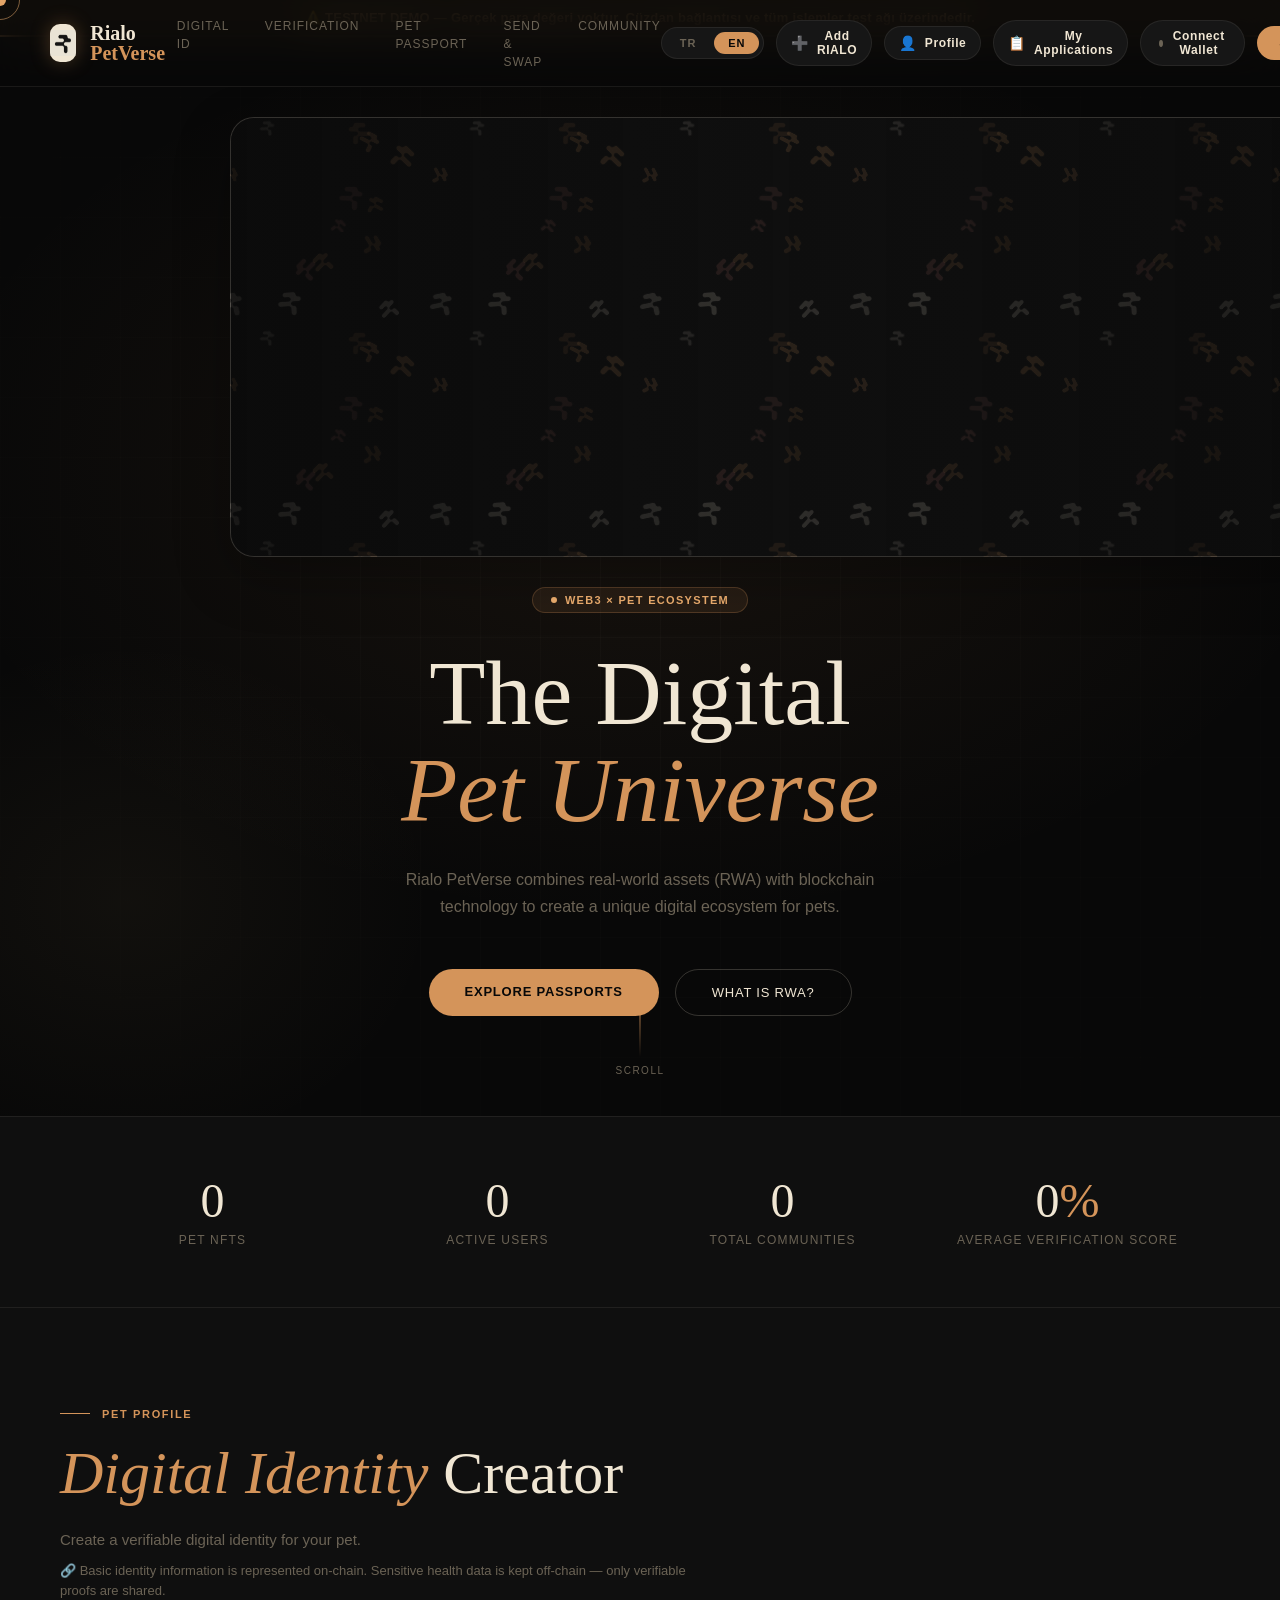
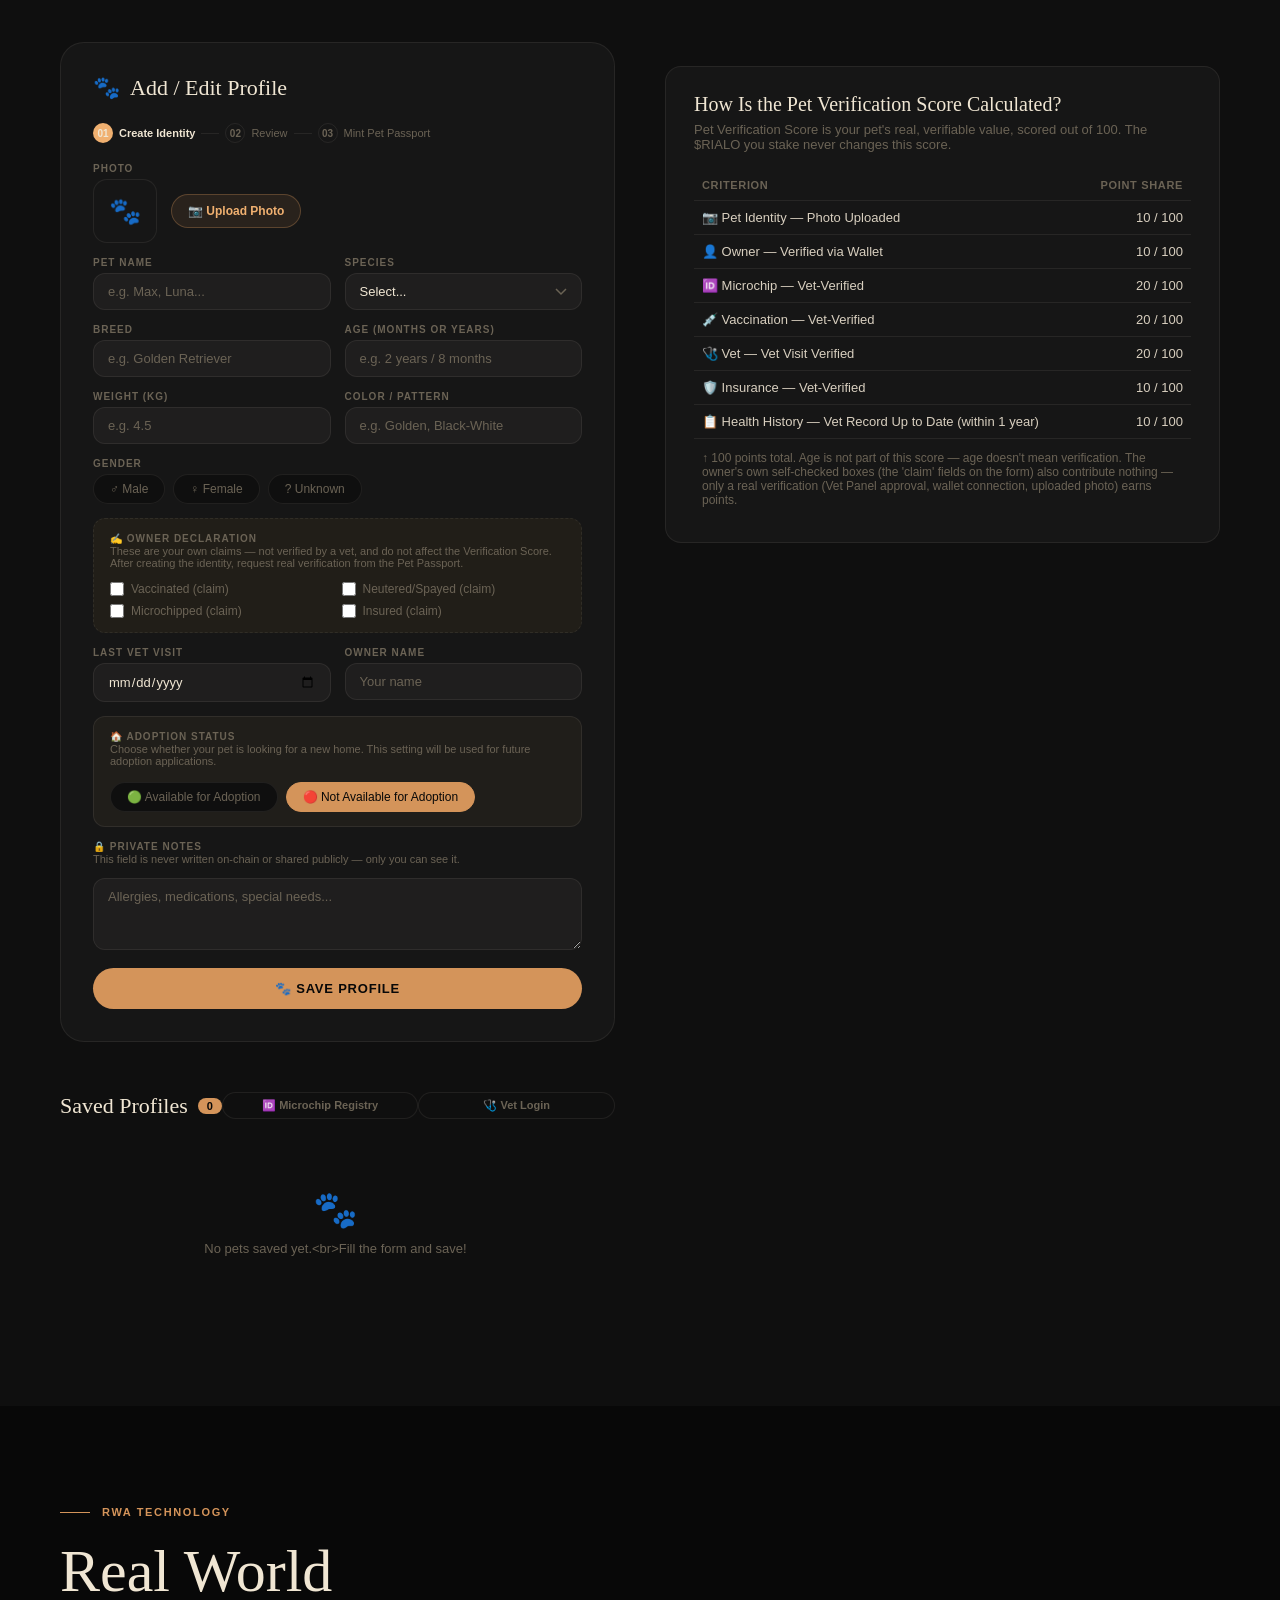
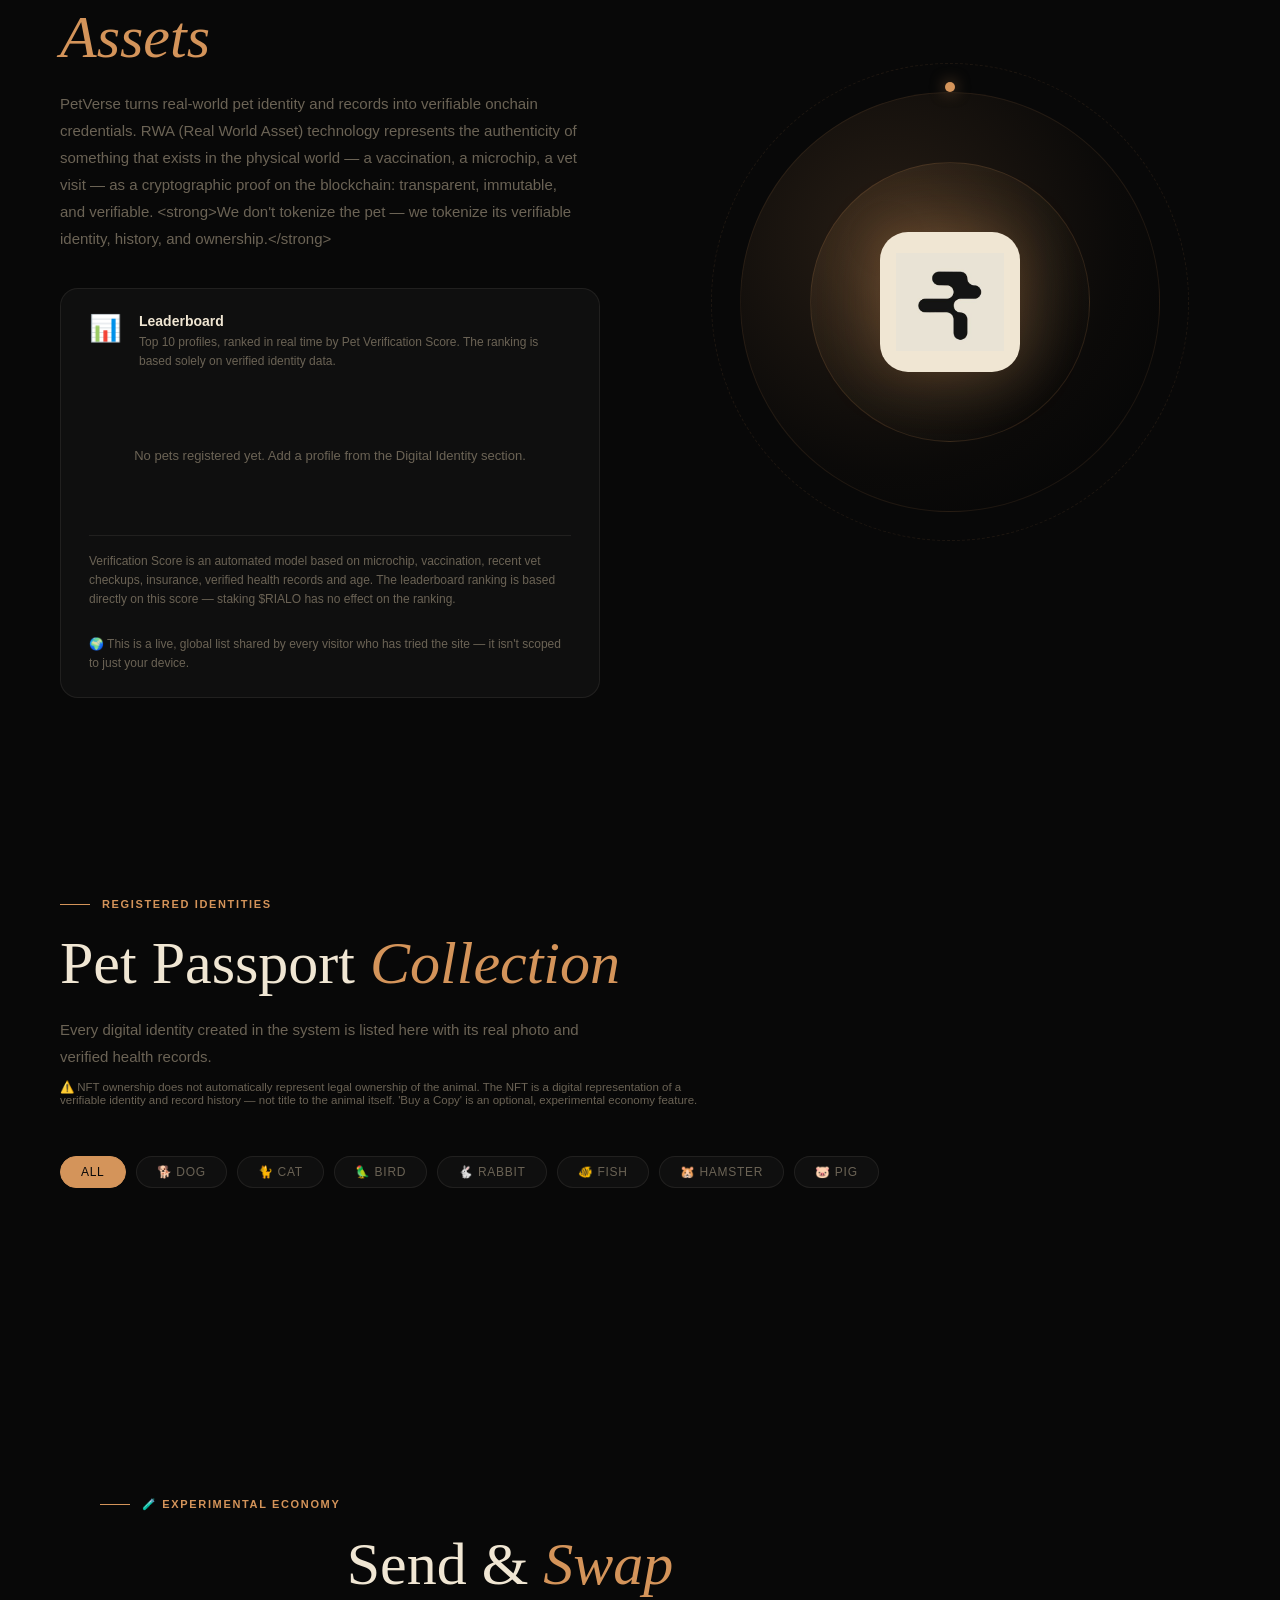
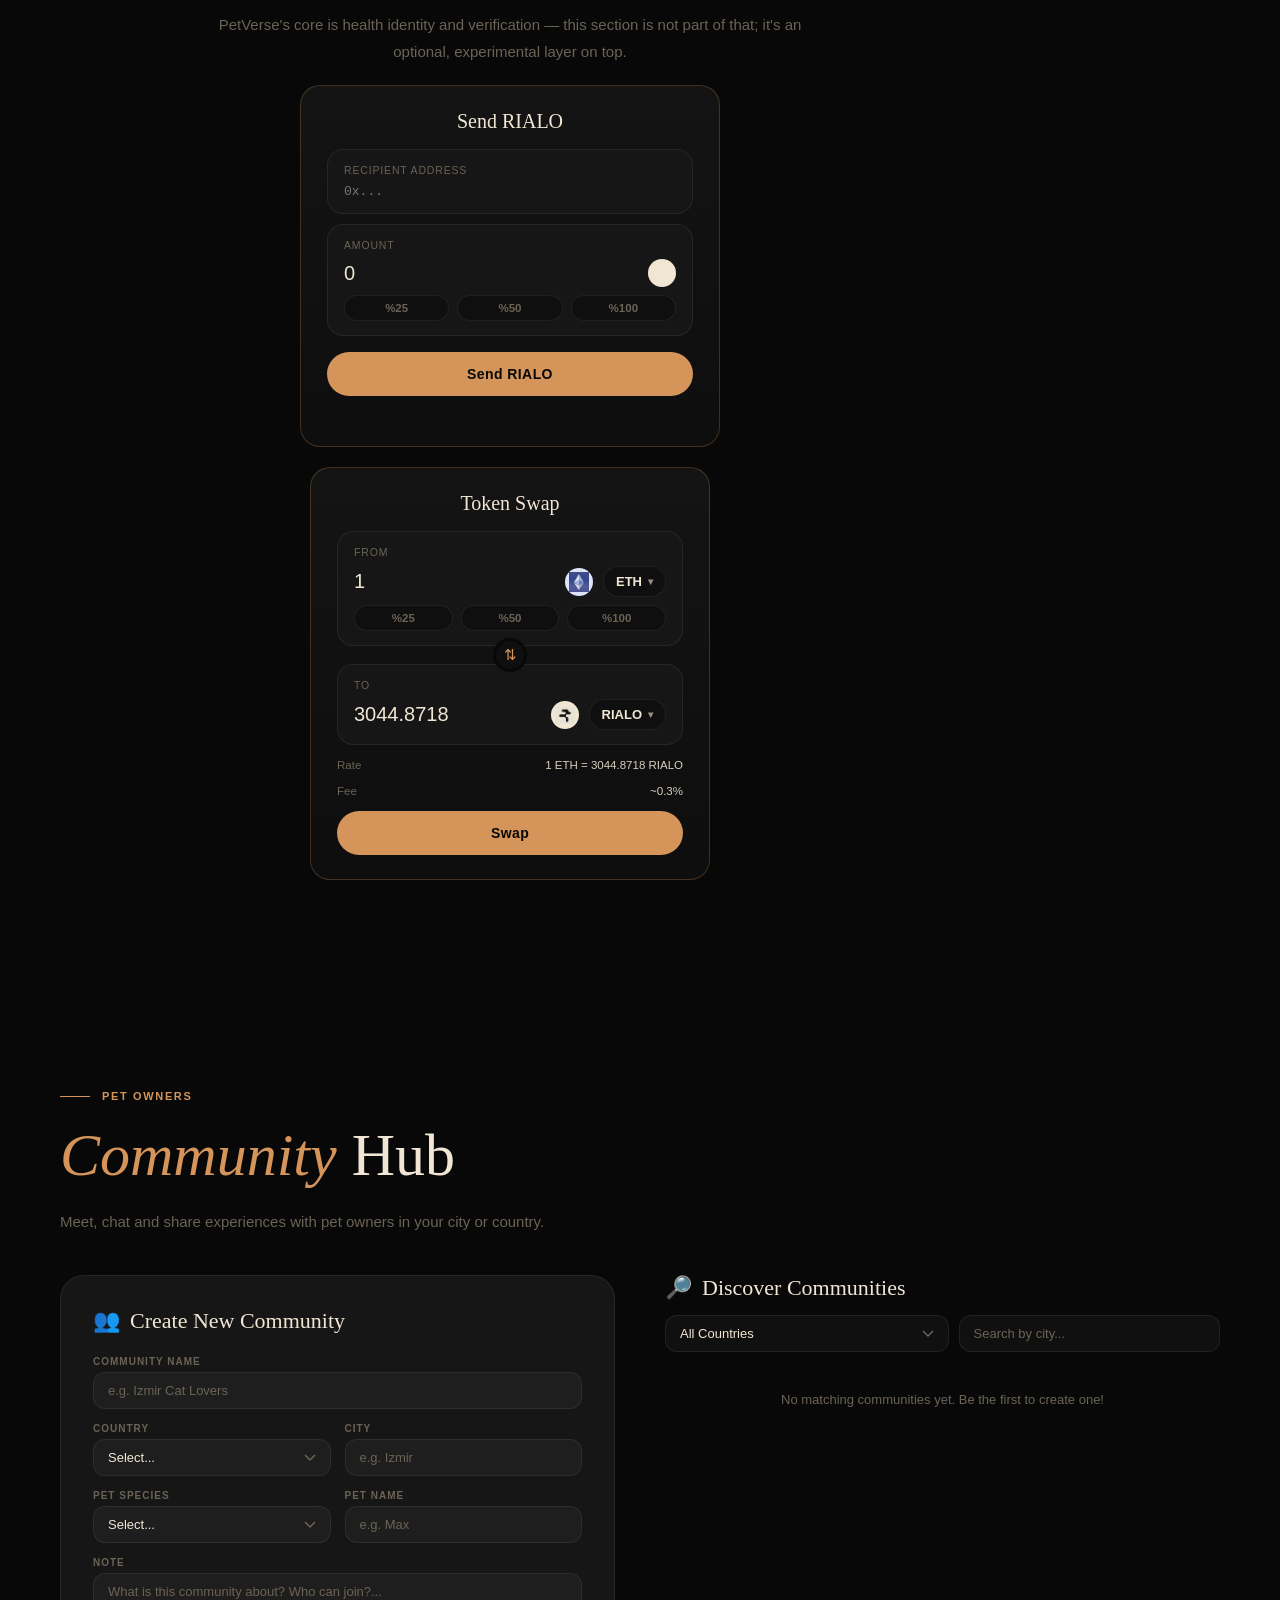
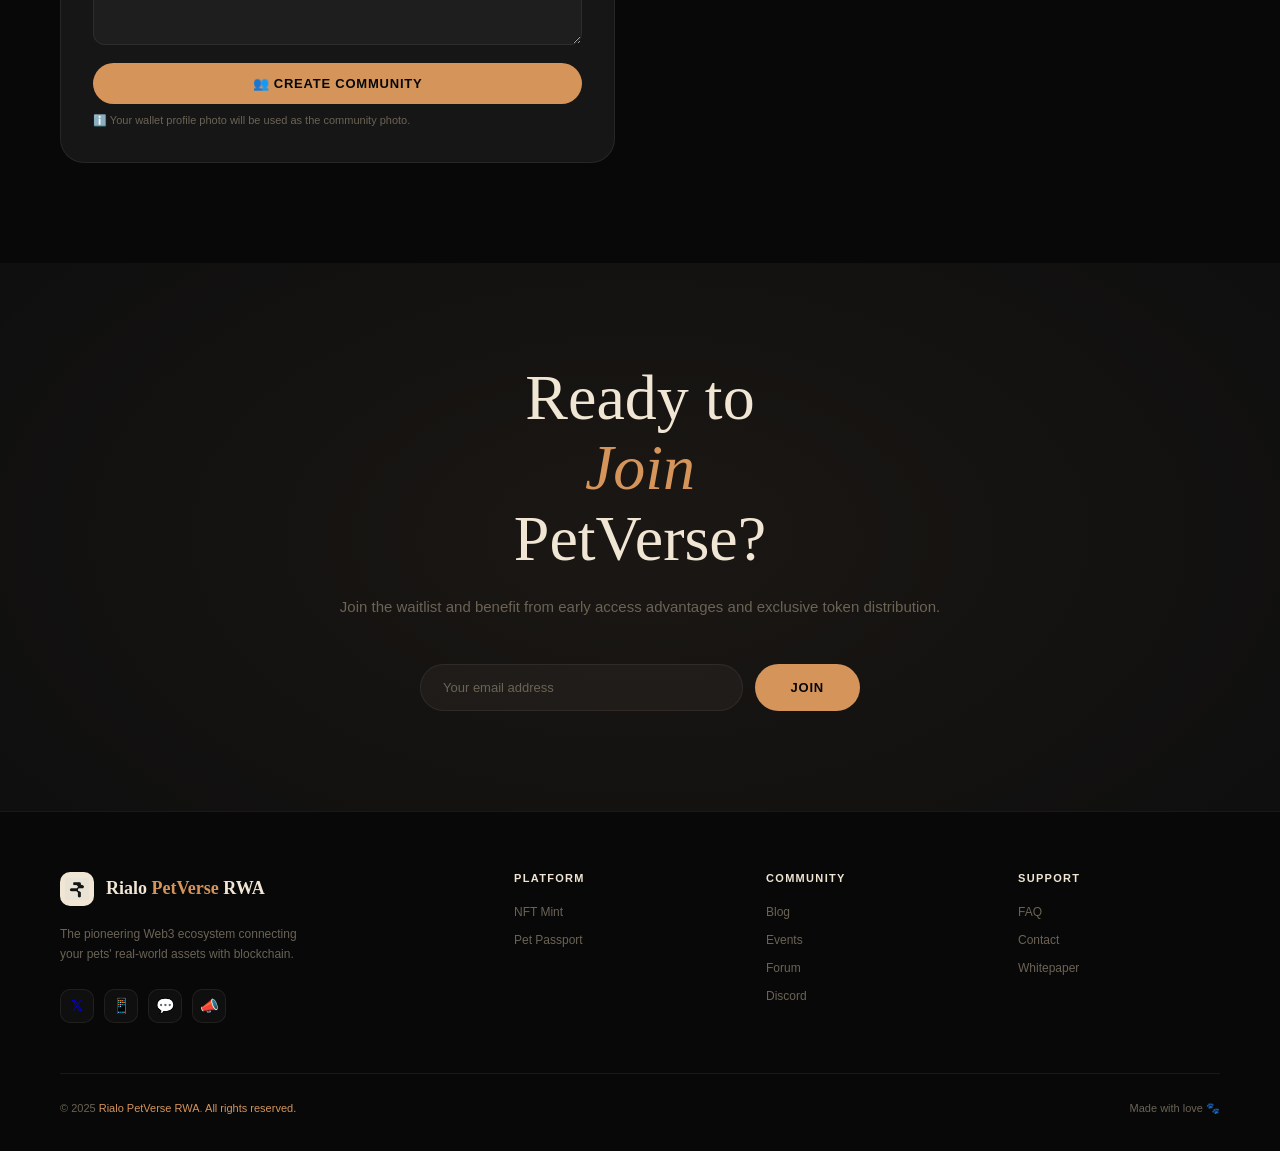
==== commit 7d497563: "Add files via upload" ====
--- a/index.html
+++ b/index.html
@@ -1110,12 +1110,10 @@
   </div>
   <ul class="nav-center">
     <li><a href="#identity" data-tr="Dijital Kimlik" data-en="Digital ID">Dijital Kimlik</a></li>
-    <li><a href="#poweredByRialo" data-tr="Rialo Proof" data-en="Rialo Proof">Rialo Proof</a></li>
     <li><a href="#rwa" data-tr="Doğrulama" data-en="Verification">Doğrulama</a></li>
     <li><a href="#marketplace" data-tr="Pet Passport" data-en="Pet Passport">Pet Passport</a></li>
     <li><a href="#rewards" data-tr="Gönder &amp; Swap" data-en="Send &amp; Swap">Gönder &amp; Swap</a></li>
     <li><a href="#community" data-tr="Topluluk" data-en="Community">Topluluk</a></li>
-    <li><a href="#about" data-tr="Hakkında" data-en="About">Hakkında</a></li>
   </ul>
   <div class="nav-right">
     <div class="lang-toggle">
@@ -1168,10 +1166,6 @@
       <a href="#marketplace" class="btn-primary" data-tr="Pasaportları Keşfet" data-en="Explore Passports">Pasaportları Keşfet</a>
       <a href="#rwa" class="btn-outline" data-tr="RWA Nedir?" data-en="What is RWA?">RWA Nedir?</a>
     </div>
-    <a href="#tryDemo" style="display:inline-flex;align-items:center;gap:10px;margin-top:22px;padding:10px 18px;border:1px solid var(--amber2);border-radius:999px;text-decoration:none;background:rgba(200,169,110,.08);">
-      <span style="font-size:15px;">▶</span>
-      <span style="font-size:12.5px;color:var(--amber2);font-weight:600;" data-tr="60 saniyede tüm doğrulama akışını dene" data-en="Try the full verification flow in 60 seconds">60 saniyede tüm doğrulama akışını dene</span>
-    </a>
       </div>
 <div class="hero-scroll">
     <div class="scroll-line"></div>
@@ -1200,29 +1194,6 @@
     </div>
   </div>
 </div>
-
-<!-- TRY THE DEMO -->
-<section id="tryDemo">
-  <div class="how-inner">
-    <div class="how-header reveal">
-      <div class="section-tag center" data-tr="1 Dakikada Dene" data-en="Try It in a Minute">1 Dakikada Dene</div>
-      <h2 class="section-title"><span data-tr="PetVerse " data-en="Try the ">PetVerse </span><em data-tr="Demosunu Dene" data-en="PetVerse Demo">Demosunu Dene</em></h2>
-      <p class="section-desc" style="max-width:640px;margin:0 auto;text-align:center" data-tr="Testnet üzerinde uçtan uca doğrulama akışını 6 adımda deneyimleyin." data-en="Experience the end-to-end verification flow on testnet in 6 steps.">Testnet üzerinde uçtan uca doğrulama akışını 6 adımda deneyimleyin.</p>
-    </div>
-    <div class="steps reveal" style="grid-template-columns:repeat(3,1fr);">
-      <div class="step"><div class="step-num">01</div><h3>🐕 <span data-tr="Max'ı Oluştur" data-en="Create Max">Max'ı Oluştur</span></h3><p data-tr="Dijital Kimlik bölümünden evcil hayvanının profilini oluştur." data-en="Create your pet's profile from the Digital Identity section.">Dijital Kimlik bölümünden evcil hayvanının profilini oluştur.</p></div>
-      <div class="step"><div class="step-num">02</div><h3>🆔 <span data-tr="Mikroçip Ekle" data-en="Add Microchip">Mikroçip Ekle</span></h3><p data-tr="Pet Passport'tan mikroçip doğrulaması talep et." data-en="Request microchip verification from the Pet Passport.">Pet Passport'tan mikroçip doğrulaması talep et.</p></div>
-      <div class="step"><div class="step-num">03</div><h3>💉 <span data-tr="Aşıyı Doğrula" data-en="Verify Vaccination">Aşıyı Doğrula</span></h3><p data-tr="Aşı kaydı için doğrulama talebi gönder." data-en="Send a verification request for the vaccine record.">Aşı kaydı için doğrulama talebi gönder.</p></div>
-      <div class="step"><div class="step-num">04</div><h3>🩺 <span data-tr="Vet Kaydını Doğrula" data-en="Verify Vet Record">Vet Kaydını Doğrula</span></h3><p data-tr="Demo vet_001 hesabıyla Veteriner Paneli'nden talebi onayla." data-en="Approve the request from the Vet Panel with the demo vet_001 account.">Demo vet_001 hesabıyla Veteriner Paneli'nden talebi onayla.</p></div>
-      <div class="step"><div class="step-num">05</div><h3>⛓️ <span data-tr="Kanıt Oluştur" data-en="Generate Proof">Kanıt Oluştur</span></h3><p data-tr="Onaylanan her talep otomatik bir proof hash kazanır." data-en="Every approved request automatically earns a proof hash.">Onaylanan her talep otomatik bir proof hash kazanır.</p></div>
-      <div class="step"><div class="step-num">06</div><h3>🎫 <span data-tr="Pet Passport'u Gör" data-en="View Pet Passport">Pet Passport'u Gör</span></h3><p data-tr="🐾 butonuna tıkla, doğrulanmış kimliği ve kanıtları görüntüle." data-en="Click the 🐾 button to view the verified identity and proofs.">🐾 butonuna tıkla, doğrulanmış kimliği ve kanıtları görüntüle.</p></div>
-    </div>
-    <div class="reveal" style="text-align:center;margin-top:8px;">
-      <a href="#identity" class="btn-primary" style="display:inline-block;text-decoration:none;" data-tr="Demoya Başla →" data-en="Start the Demo →">Demoya Başla →</a>
-      <p style="font-size:11px;color:var(--muted);margin-top:14px;" data-tr="⚠️ Testnet demosu — gerçek bir veteriner sistemine bağlı değildir." data-en="⚠️ Testnet demo — not connected to a real veterinary system.">⚠️ Testnet demosu — gerçek bir veteriner sistemine bağlı değildir.</p>
-    </div>
-  </div>
-</section>
 
 <!-- DIGITAL IDENTITY -->
 <section id="identity">
@@ -1427,99 +1398,6 @@
   </div>
 </section>
 
-<!-- HOW -->
-<section id="how">
-  <div class="how-inner">
-    <div class="how-header reveal">
-      <div class="section-tag center" data-tr="Nasıl Çalışır" data-en="How It Works">Nasıl Çalışır</div>
-      <h2 class="section-title"><span data-tr="4 Adımda " data-en="Get Started in ">4 Adımda </span><em data-tr="Başla" data-en="4 Steps">Başla</em></h2>
-    </div>
-    <div class="steps reveal">
-      <div class="step"><div class="step-num">1</div><h3 data-tr="Cüzdan Bağla" data-en="Connect Wallet">Cüzdan Bağla</h3><p data-tr="MetaMask veya Keplr ile güvenle bağlanın" data-en="Connect securely with MetaMask or Keplr">MetaMask veya Keplr ile güvenle bağlanın</p></div>
-      <div class="step"><div class="step-num">2</div><h3 data-tr="Profil Oluştur" data-en="Create Profile">Profil Oluştur</h3><p data-tr="Evcil hayvanınızın dijital profilini oluşturun" data-en="Create your pet's digital profile">Evcil hayvanınızın dijital profilini oluşturun</p></div>
-      <div class="step"><div class="step-num">3</div><h3 data-tr="NFT Mint Et" data-en="Mint NFT">NFT Mint Et</h3><p data-tr="Benzersiz NFT'nizi blockchain'e kaydedin" data-en="Record your unique NFT on the blockchain">Benzersiz NFT'nizi blockchain'e kaydedin</p></div>
-      <div class="step"><div class="step-num">4</div><h3 data-tr="Kazan & Büyü" data-en="Earn & Grow">Kazan & Büyü</h3><p data-tr="Ekosistemde aktif olun, ödüller kazanın" data-en="Be active in the ecosystem, earn rewards">Ekosistemde aktif olun, ödüller kazanın</p></div>
-    </div>
-  </div>
-</section>
-
-<!-- POWERED BY RIALO -->
-<section id="poweredByRialo">
-  <div class="rwa-inner">
-    <div class="reveal" style="text-align:center;max-width:760px;margin:0 auto;">
-      <div class="section-tag center" data-tr="Neden Rialo?" data-en="Why Rialo?">Neden Rialo?</div>
-      <h2 class="section-title" style="text-align:center"><span data-tr="Powered by " data-en="Powered by ">Powered by </span><em data-tr="Rialo" data-en="Rialo">Rialo</em></h2>
-      <p class="section-desc" style="margin:0 auto 40px;text-align:center;max-width:640px;" data-tr="PetVerse, evcil hayvan verisini zincire sadece kaydetmez. Gerçek dünya kayıtlarını doğrular ve onları doğrulanabilir kanıtlara dönüştürür." data-en="PetVerse doesn't simply store pet data onchain. It verifies real-world records and turns them into verifiable proofs.">PetVerse, evcil hayvan verisini zincire sadece kaydetmez. Gerçek dünya kayıtlarını doğrular ve onları doğrulanabilir kanıtlara dönüştürür.</p>
-      <div style="display:flex;flex-wrap:wrap;align-items:stretch;justify-content:center;gap:6px;margin-bottom:8px;">
-        <div style="flex:1 1 130px;max-width:150px;background:var(--bg3);border:1px solid var(--border);border-radius:14px;padding:16px 12px;">
-          <div style="font-size:22px;margin-bottom:8px;">👨‍⚕️</div>
-          <div style="font-size:12px;font-weight:600;color:var(--cream);margin-bottom:4px;" data-tr="Veteriner" data-en="Veterinarian">Veteriner</div>
-          <div style="font-size:10.5px;color:var(--muted);line-height:1.4;" data-tr="Kaydı gözlemler ve onaylar" data-en="Observes and attests the record">Kaydı gözlemler ve onaylar</div>
-        </div>
-        <div style="display:flex;align-items:center;justify-content:center;color:var(--amber2);font-size:16px;flex:0 0 auto;padding:0 2px;">→</div>
-        <div style="flex:1 1 130px;max-width:150px;background:var(--bg3);border:1px solid var(--border);border-radius:14px;padding:16px 12px;">
-          <div style="font-size:22px;margin-bottom:8px;">📋</div>
-          <div style="font-size:12px;font-weight:600;color:var(--cream);margin-bottom:4px;" data-tr="Gerçek Dünya Verisi" data-en="Real-World Data">Gerçek Dünya Verisi</div>
-          <div style="font-size:10.5px;color:var(--muted);line-height:1.4;" data-tr="Aşı, mikroçip, veteriner kaydı" data-en="Vaccine, microchip, vet record">Aşı, mikroçip, veteriner kaydı</div>
-        </div>
-        <div style="display:flex;align-items:center;justify-content:center;color:var(--amber2);font-size:16px;flex:0 0 auto;padding:0 2px;">→</div>
-        <div style="flex:1 1 130px;max-width:150px;background:var(--bg3);border:1px solid var(--border);border-radius:14px;padding:16px 12px;">
-          <div style="font-size:22px;margin-bottom:8px;">🩺</div>
-          <div style="font-size:12px;font-weight:600;color:var(--cream);margin-bottom:4px;" data-tr="Doğrulama" data-en="Verification">Doğrulama</div>
-          <div style="font-size:10.5px;color:var(--muted);line-height:1.4;" data-tr="Veteriner Paneli'nde onaylanır" data-en="Approved in the Vet Panel">Veteriner Paneli'nde onaylanır</div>
-        </div>
-        <div style="display:flex;align-items:center;justify-content:center;color:var(--amber2);font-size:16px;flex:0 0 auto;padding:0 2px;">→</div>
-        <div style="flex:1 1 130px;max-width:150px;background:linear-gradient(135deg,rgba(200,169,110,.16),rgba(200,169,110,.04));border:1px solid var(--amber2);border-radius:14px;padding:16px 12px;">
-          <div style="font-size:22px;margin-bottom:8px;">🐾</div>
-          <div style="font-size:12px;font-weight:700;color:var(--amber2);margin-bottom:4px;">Rialo</div>
-          <div style="font-size:10.5px;color:var(--muted);line-height:1.4;" data-tr="Doğrulama / hesaplama katmanı" data-en="Verification / computation layer">Doğrulama / hesaplama katmanı</div>
-        </div>
-        <div style="display:flex;align-items:center;justify-content:center;color:var(--amber2);font-size:16px;flex:0 0 auto;padding:0 2px;">→</div>
-        <div style="flex:1 1 130px;max-width:150px;background:var(--bg3);border:1px solid var(--border);border-radius:14px;padding:16px 12px;">
-          <div style="font-size:22px;margin-bottom:8px;">🔐</div>
-          <div style="font-size:12px;font-weight:600;color:var(--cream);margin-bottom:4px;" data-tr="Kriptografik Kanıt" data-en="Cryptographic Proof">Kriptografik Kanıt</div>
-          <div style="font-size:10.5px;color:var(--muted);line-height:1.4;" data-tr="Değiştirilemez proof hash" data-en="An immutable proof hash">Değiştirilemez proof hash</div>
-        </div>
-        <div style="display:flex;align-items:center;justify-content:center;color:var(--amber2);font-size:16px;flex:0 0 auto;padding:0 2px;">→</div>
-        <div style="flex:1 1 130px;max-width:150px;background:var(--bg3);border:1px solid var(--border);border-radius:14px;padding:16px 12px;">
-          <div style="font-size:22px;margin-bottom:8px;">🎫</div>
-          <div style="font-size:12px;font-weight:600;color:var(--cream);margin-bottom:4px;">Pet Passport</div>
-          <div style="font-size:10.5px;color:var(--muted);line-height:1.4;" data-tr="Taşınabilir, doğrulanabilir kimlik" data-en="Portable, verifiable identity">Taşınabilir, doğrulanabilir kimlik</div>
-        </div>
-      </div>
-      <p style="font-family:'Cormorant Garamond',serif;font-size:18px;color:var(--amber2);margin-top:20px;font-style:italic;" data-tr="Veri özel kalır. Kanıt doğrulanabilir kalır." data-en="The data stays private. The proof stays verifiable.">Veri özel kalır. Kanıt doğrulanabilir kalır.</p>
-      <div style="display:flex;flex-wrap:wrap;gap:12px;justify-content:center;margin-top:20px;max-width:640px;margin-left:auto;margin-right:auto;">
-        <div style="flex:1 1 260px;max-width:300px;text-align:left;background:linear-gradient(135deg,rgba(200,169,110,.14),rgba(200,169,110,.03));border:1px solid var(--amber2);border-radius:14px;padding:16px 18px;">
-          <div style="font-size:12px;font-weight:700;color:var(--amber2);margin-bottom:6px;">🐾 Rialo — <span data-tr="Doğrulama Katmanı" data-en="Verification Layer">Doğrulama Katmanı</span></div>
-          <p style="font-size:11px;color:var(--muted);line-height:1.5;margin:0;" data-tr="Doğrulama taleplerini işler ve kriptografik kanıt üretir. Hassas veri burada asla halka açık değildir — sadece kanıtın kendisi paylaşılır." data-en="Processes verification requests and produces cryptographic proofs. Sensitive data is never made public here — only the proof itself is shared.">Doğrulama taleplerini işler ve kriptografik kanıt üretir. Hassas veri burada asla halka açık değildir — sadece kanıtın kendisi paylaşılır.</p>
-        </div>
-        <div style="flex:1 1 260px;max-width:300px;text-align:left;background:var(--bg3);border:1px solid var(--border);border-radius:14px;padding:16px 18px;">
-          <div style="font-size:12px;font-weight:700;color:var(--cream);margin-bottom:6px;">⛓️ Sepolia — <span data-tr="Test Ağı" data-en="Test Network">Test Ağı</span></div>
-          <p style="font-size:11px;color:var(--muted);line-height:1.5;margin:0;" data-tr="Bu demonun cüzdan, NFT mint ve $RIALO token/likidite tarafını çalıştırdığımız halka açık Ethereum testnet'idir. Doğrulama mantığının kendisini barındırmaz." data-en="The public Ethereum testnet we run this demo's wallet, NFT minting, and $RIALO token/liquidity side on. It does not host the verification logic itself.">Bu demonun cüzdan, NFT mint ve $RIALO token/likidite tarafını çalıştırdığımız halka açık Ethereum testnet'idir. Doğrulama mantığının kendisini barındırmaz.</p>
-        </div>
-      </div>
-      <p style="font-size:11.5px;color:var(--muted);margin-top:10px;" data-tr="⚠️ Testnet demosu — gösterilen doğrulama akışı gerçek bir veteriner sistemine bağlı değildir." data-en="⚠️ Testnet demo — the verification flow shown is not connected to a real veterinary system.">⚠️ Testnet demosu — gösterilen doğrulama akışı gerçek bir veteriner sistemine bağlı değildir.</p>
-
-      <!-- LIVE PROOF EXAMPLE — always visible, no pet/wallet required. Makes
-           the "proof" concept concrete for a first-time visitor instead of
-           only being reachable after creating a pet and getting it verified. -->
-      <div style="font-size:11px;color:var(--muted);text-transform:uppercase;letter-spacing:.08em;margin:36px 0 12px;" data-tr="Bir Proof Neye Benzer?" data-en="What Does a Proof Look Like?">Bir Proof Neye Benzer?</div>
-      <div class="reveal" style="max-width:360px;margin:0 auto;background:var(--bg1);border:1px solid var(--border);border-radius:16px;padding:20px 22px;text-align:left;">
-        <div style="font-size:10px;color:var(--muted);letter-spacing:.08em;text-transform:uppercase;margin-bottom:10px;">PROOF #001 · <span data-tr="Örnek" data-en="Example">Örnek</span></div>
-        <div style="font-size:13px;color:var(--text);line-height:2.1;">
-          <div style="display:flex;justify-content:space-between;"><span style="color:var(--muted);">Type</span><span>💉 Rabies Vaccination</span></div>
-          <div style="display:flex;justify-content:space-between;"><span style="color:var(--muted);">Status</span><span style="color:var(--amber2);font-weight:700;">🟢 VERIFIED</span></div>
-          <div style="display:flex;justify-content:space-between;"><span style="color:var(--muted);">Issuer</span><span>vet_001</span></div>
-          <div style="display:flex;justify-content:space-between;"><span style="color:var(--muted);">Timestamp</span><span>08.08.2026</span></div>
-          <div style="display:flex;justify-content:space-between;gap:10px;"><span style="color:var(--muted);flex:0 0 auto;">Proof Hash</span><span style="font-family:monospace;font-size:11px;">0x8f31…92ac</span></div>
-          <div style="display:flex;justify-content:space-between;"><span style="color:var(--muted);">Network</span><span>Rialo Testnet</span></div>
-        </div>
-        <button class="id-submit" style="margin-top:14px;width:100%;" onclick="openDemoProof()">🔍 VERIFY PROOF</button>
-      </div>
-    </div>
-  </div>
-</section>
-
 <!-- RWA -->
 <section id="rwa">
   <div class="rwa-inner">
@@ -1547,54 +1425,6 @@
         <div class="rwa-orb-ring"><div class="rwa-orb-dot"></div></div>
         <div class="rwa-orb-inner">
           <div class="rwa-logo-center"><img src="[data-uri]" alt="Rialo"></div>
-        </div>
-      </div>
-    </div>
-  </div>
-</section>
-
-<!-- USE CASES -->
-<section id="useCases">
-  <div class="gallery-inner">
-    <div class="gallery-header reveal">
-      <div class="section-tag" data-tr="Kullanım Alanları" data-en="Use Cases">Kullanım Alanları</div>
-      <h2 class="section-title"><span data-tr="Pet Passport " data-en="Where Pet Passport ">Pet Passport </span><em data-tr="Nerede Kullanılır" data-en="Works">Nerede Kullanılır</em></h2>
-      <p class="section-desc" style="max-width:760px" data-tr="Doğrulanmış bir Pet Passport, evcil hayvanınızla ilgili gerçek dünya etkileşimlerinde işinize yarar — sadece bir koleksiyon parçası değil." data-en="A verified Pet Passport is useful in real-world interactions involving your pet — not just a collectible.">Doğrulanmış bir Pet Passport, evcil hayvanınızla ilgili gerçek dünya etkileşimlerinde işinize yarar.</p>
-    </div>
-    <div class="rwa-cards reveal">
-      <div class="rwa-card">
-        <div class="rwa-card-icon">🐾</div>
-        <div>
-          <h3 data-tr="Veterinerlik" data-en="Veterinary">Veterinerlik</h3>
-          <p data-tr="Aşı ve sağlık kayıtlarının doğrulanması — yeni bir klinikte geçmiş kayıtları baştan anlatmaya gerek kalmaz." data-en="Verification of vaccination and health records — no need to re-explain history at a new clinic.">Aşı ve sağlık kayıtlarının doğrulanması — yeni bir klinikte geçmiş kayıtları baştan anlatmaya gerek kalmaz.</p>
-        </div>
-      </div>
-      <div class="rwa-card">
-        <div class="rwa-card-icon">🏨</div>
-        <div>
-          <h3 data-tr="Pet Otelleri" data-en="Pet Hotels">Pet Otelleri</h3>
-          <p data-tr="Evcil hayvanın kimliğini ve aşı durumunu tek bir bağlantıyla doğrulama." data-en="Verify a pet's identity and vaccination status with a single link.">Evcil hayvanın kimliğini ve aşı durumunu tek bir bağlantıyla doğrulama.</p>
-        </div>
-      </div>
-      <div class="rwa-card">
-        <div class="rwa-card-icon">🛡️</div>
-        <div>
-          <h3 data-tr="Sigorta" data-en="Insurance">Sigorta</h3>
-          <p data-tr="Poliçe başvuruları için doğrulanabilir, değiştirilemez sağlık geçmişi." data-en="Verifiable, tamper-proof health history for policy applications.">Poliçe başvuruları için doğrulanabilir, değiştirilemez sağlık geçmişi.</p>
-        </div>
-      </div>
-      <div class="rwa-card">
-        <div class="rwa-card-icon">🚨</div>
-        <div>
-          <h3 data-tr="Kayıp Hayvanlar" data-en="Lost Pets">Kayıp Hayvanlar</h3>
-          <p data-tr="Mikroçip + zincir üstü kimlik ile sahiplik doğrulama." data-en="Ownership verification via microchip + onchain identity.">Mikroçip + zincir üstü kimlik ile sahiplik doğrulama.</p>
-        </div>
-      </div>
-      <div class="rwa-card">
-        <div class="rwa-card-icon">🏠</div>
-        <div>
-          <h3 data-tr="Evcil Hayvan Sahiplendirme" data-en="Pet Adoption">Evcil Hayvan Sahiplendirme</h3>
-          <p data-tr="Sahiplik geçmişini ve önceki bakım kayıtlarını şeffaf biçimde görebilme." data-en="Transparently view ownership history and prior care records.">Sahiplik geçmişini ve önceki bakım kayıtlarını şeffaf biçimde görebilme.</p>
         </div>
       </div>
     </div>
@@ -1785,47 +1615,6 @@
   </div>
 </section>
 
-<!-- ABOUT -->
-<section id="about">
-  <div class="gallery-inner">
-    <div class="gallery-header reveal">
-      <div class="section-tag" data-tr="Hakkında" data-en="About">Hakkında</div>
-      <h2 class="section-title"><span data-tr="Rialo " data-en="Rialo ">Rialo </span><em data-tr="PetVerse" data-en="PetVerse">PetVerse</em></h2>
-      <p class="section-desc" style="max-width:760px" data-tr="Rialo PetVerse, evcil hayvanınız için doğrulanabilir bir dijital kimlik oluşturur. Sepolia test ağında çalışan, gerçek akıllı kontratlarla desteklenen bir Web3 ekosistemi — burada her işlem gerçek, hiçbiri simülasyon değil." data-en="Rialo PetVerse creates a verifiable digital identity for your pet. It's a Web3 ecosystem running on the Sepolia testnet, backed by real smart contracts — every action here is real, none of it is simulated.">Rialo PetVerse, evcil hayvanınız için doğrulanabilir bir dijital kimlik oluşturur.</p>
-    </div>
-    <div class="rwa-cards reveal">
-      <div class="rwa-card">
-        <div class="rwa-card-icon">🐾</div>
-        <div>
-          <h3 data-tr="Kimlik Oluştur → Gözden Geçir → Mint Et" data-en="Create → Review → Mint">Kimlik Oluştur → Gözden Geçir → Mint Et</h3>
-          <p data-tr="Evcil hayvanınızın fotoğrafını ve bilgilerini girip özetini onayladıktan sonra, ona zincir üzerinde gerçek, benzersiz bir NFT kimliği (Pet Passport) mint ediyorsunuz — ücretsiz, sadece gaz karşılığında. Temel kimlik bilgileri ve doğrulanabilir kayıt referansları zincirde temsil edilir; hassas sağlık verileri hiçbir zaman zincire yazılmaz. Pet Passport oluşturmak için stake gerekmez; doğrulanabilir kimlik ve kayıtlar bağımsız şekilde işlenir." data-en="After entering your pet's photo and details and confirming a review summary, you mint it a real, unique on-chain NFT identity (Pet Passport) — for free, just gas. Basic identity info and verifiable record references are represented on-chain; sensitive health data is never written on-chain. Staking is not required to create a Pet Passport; verifiable identity and records are handled independently.">Evcil hayvanınızın bilgilerini girip onayladıktan sonra ona zincir üzerinde gerçek bir NFT kimliği (Pet Passport) mint ediyorsunuz.</p>
-        </div>
-      </div>
-      <div class="rwa-card">
-        <div class="rwa-card-icon">🧪</div>
-        <div>
-          <h3 data-tr="Deneysel Ekonomi: Send & Swap" data-en="Experimental Economy: Send & Swap">Deneysel Ekonomi: Send & Swap</h3>
-          <p data-tr="Sepolia ağında gerçek Uniswap V2 likiditesiyle çalışan bir swap motoru: ETH ve $RIALO'yu doğrudan cüzdanınızdan alıp satabilir, RIALO Gönder ile başka bir adrese aktarabilirsiniz. Bu katman, kimlik ve doğrulama akışından tamamen ayrı, isteğe bağlı bir deneysel ekonomidir." data-en="A swap engine backed by real Uniswap V2 liquidity on Sepolia: buy and sell ETH and $RIALO directly from your wallet, or send tokens to another address via Send RIALO. This layer is entirely separate from the identity and verification flow — an optional, experimental economy.">Sepolia ağında gerçek Uniswap V2 likiditesiyle çalışan, kimlik akışından ayrı, isteğe bağlı bir deneysel ekonomi katmanı.</p>
-        </div>
-      </div>
-      <div class="rwa-card">
-        <div class="rwa-card-icon">✅</div>
-        <div>
-          <h3 data-tr="Pet Verification Score & Kanıt Doğrulama" data-en="Pet Verification Score & Proof Verification">Pet Verification Score & Kanıt Doğrulama</h3>
-          <p data-tr="Her pet'in 100 üzerinden bir Verification Score'u vardır — mikroçip, aşı, veteriner geçmişi, sigorta ve kimlik tamlığına (fotoğraf + cüzdan doğrulaması) göre hesaplanır, stake miktarından tamamen bağımsızdır. Sahip, Veteriner Paneli üzerinden kayıtlarının gerçek bir veteriner tarafından doğrulanmasını isteyebilir; onaylanan her kayıt bir proof hash'i ile Pet Passport'a işlenir ve 'Kanıtı Doğrula' ile tek tıkla kontrol edilebilir." data-en="Every pet has a Verification Score out of 100 — based on microchip, vaccination, vet history, insurance and identity completeness (photo + wallet verification), completely independent of how much is staked. Owners can request verification of their records through the Vet Panel; each approved record is recorded on the Pet Passport with a proof hash, checkable with one click via 'Verify Proof'.">Her pet'in 100 üzerinden, stake'ten bağımsız bir Verification Score'u vardır; kayıtlar Veteriner Paneli üzerinden doğrulanır ve 'Kanıtı Doğrula' ile kontrol edilebilir.</p>
-        </div>
-      </div>
-      <div class="rwa-card">
-        <div class="rwa-card-icon">🎫</div>
-        <div>
-          <h3 data-tr="Pet Passport" data-en="Pet Passport">Pet Passport</h3>
-          <p data-tr="Her pet NFT'si sadece bir görsel değil, bir pasaporttur: Identity (kimlik), Health (sağlık kayıtları), Proofs (doğrulama kanıtları), Ownership History (dijital gözetim geçmişi — yasal sahiplik değildir), Blockchain, Achievements (rozetler) ve Access (gelecekteki veteriner/sigorta entegrasyonları) bölümlerini bir arada gösterir. Pet kartındaki 🎫 butonuyla açılır." data-en="Every pet NFT is more than an image — it's a passport: Identity, Health, Proofs, Ownership History (digital custody, not legal ownership), Blockchain, Achievements and Access sections all in one place. Open it from the 🎫 button on any pet card.">Her pet NFT'si bir pasaporttur: Identity, Health, Proofs, Ownership History, Blockchain, Achievements ve Access bölümlerini bir arada gösterir.</p>
-        </div>
-      </div>
-    </div>
-  </div>
-</section>
-
 <!-- FOOTER -->
 <footer>
   <div class="footer-inner">
@@ -1861,7 +1650,6 @@
     <div class="footer-col">
       <h4 data-tr="Destek" data-en="Support">Destek</h4>
       <ul>
-        <li><a href="#about" data-tr="Hakkımızda" data-en="About Us">Hakkımızda</a></li>
         <li><a href="#" data-tr="SSS" data-en="FAQ">SSS</a></li>
         <li><a href="mailto:rialopetverse@gmail.com" data-tr="İletişim" data-en="Contact">İletişim</a></li>
         <li><a href="#" onclick="event.preventDefault();openModal('whitepaperModal')" style="cursor:none;" data-tr="Whitepaper" data-en="Whitepaper">Whitepaper</a></li>
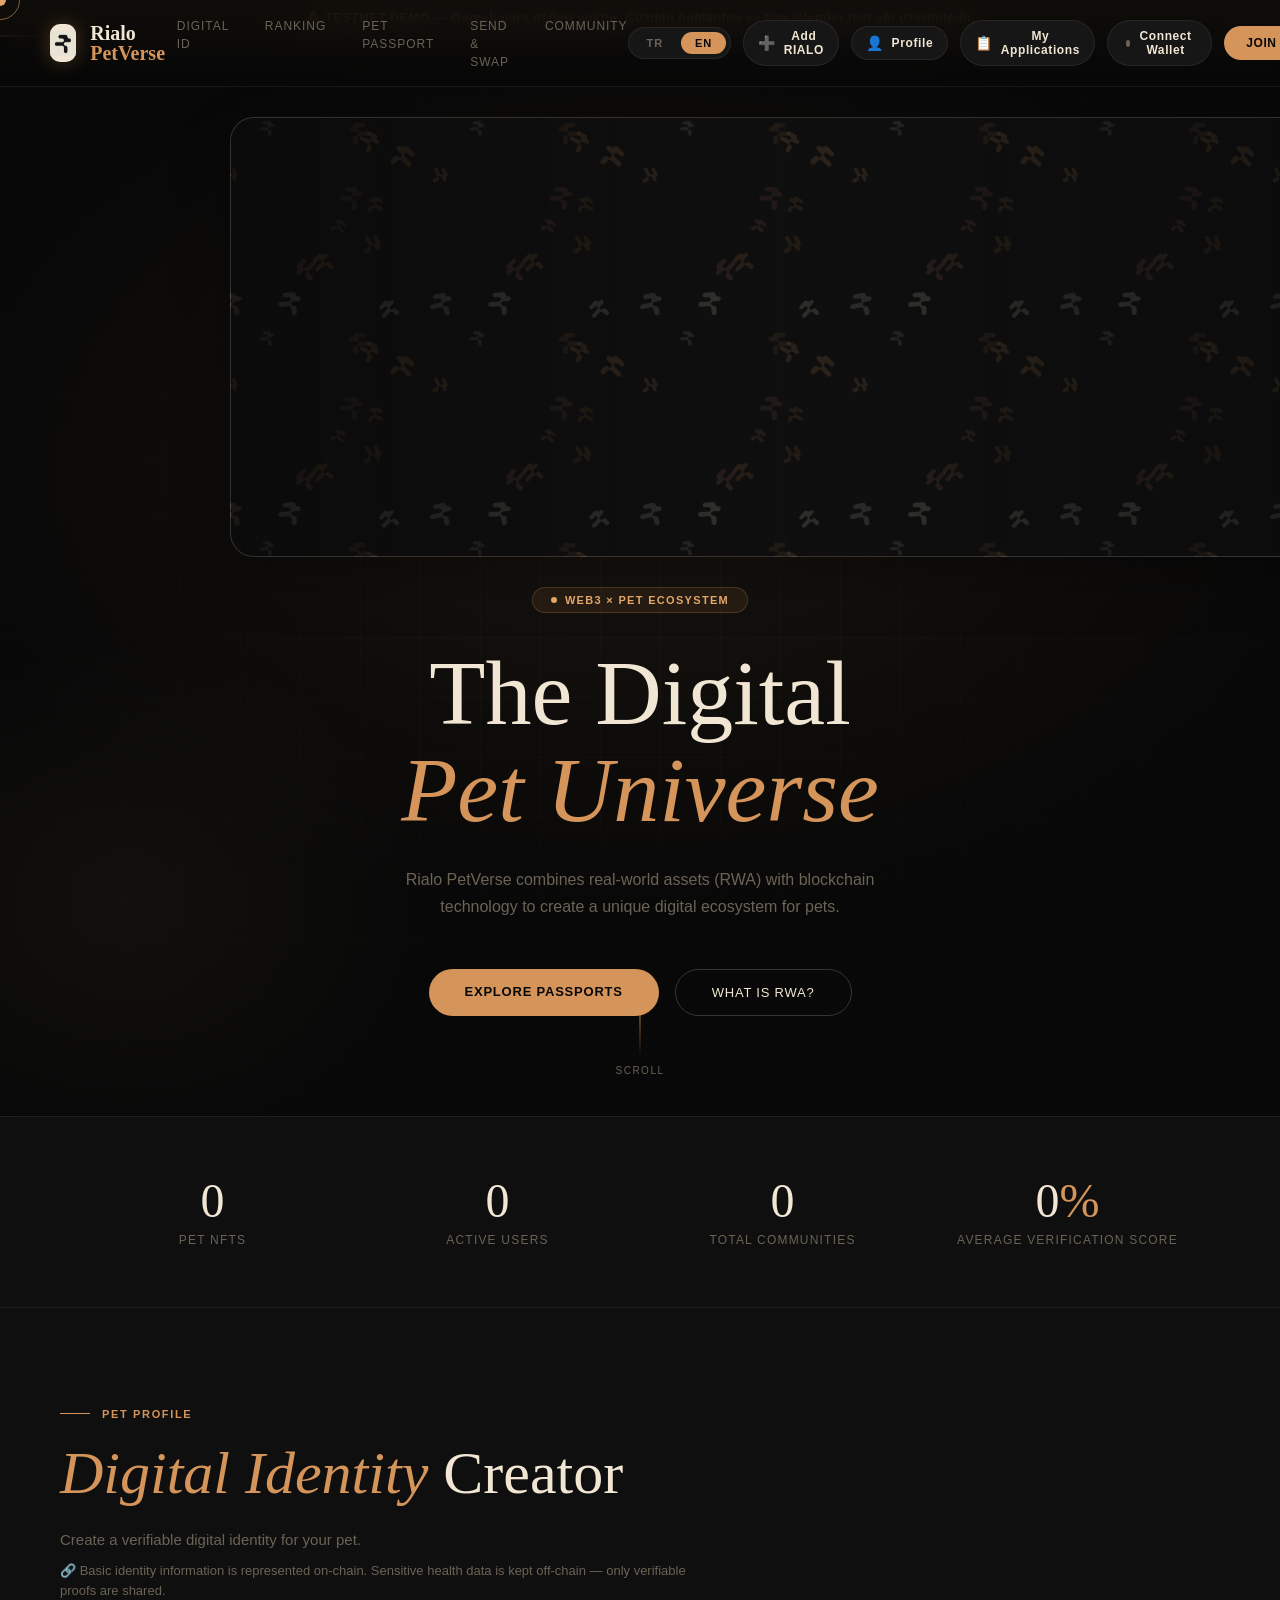
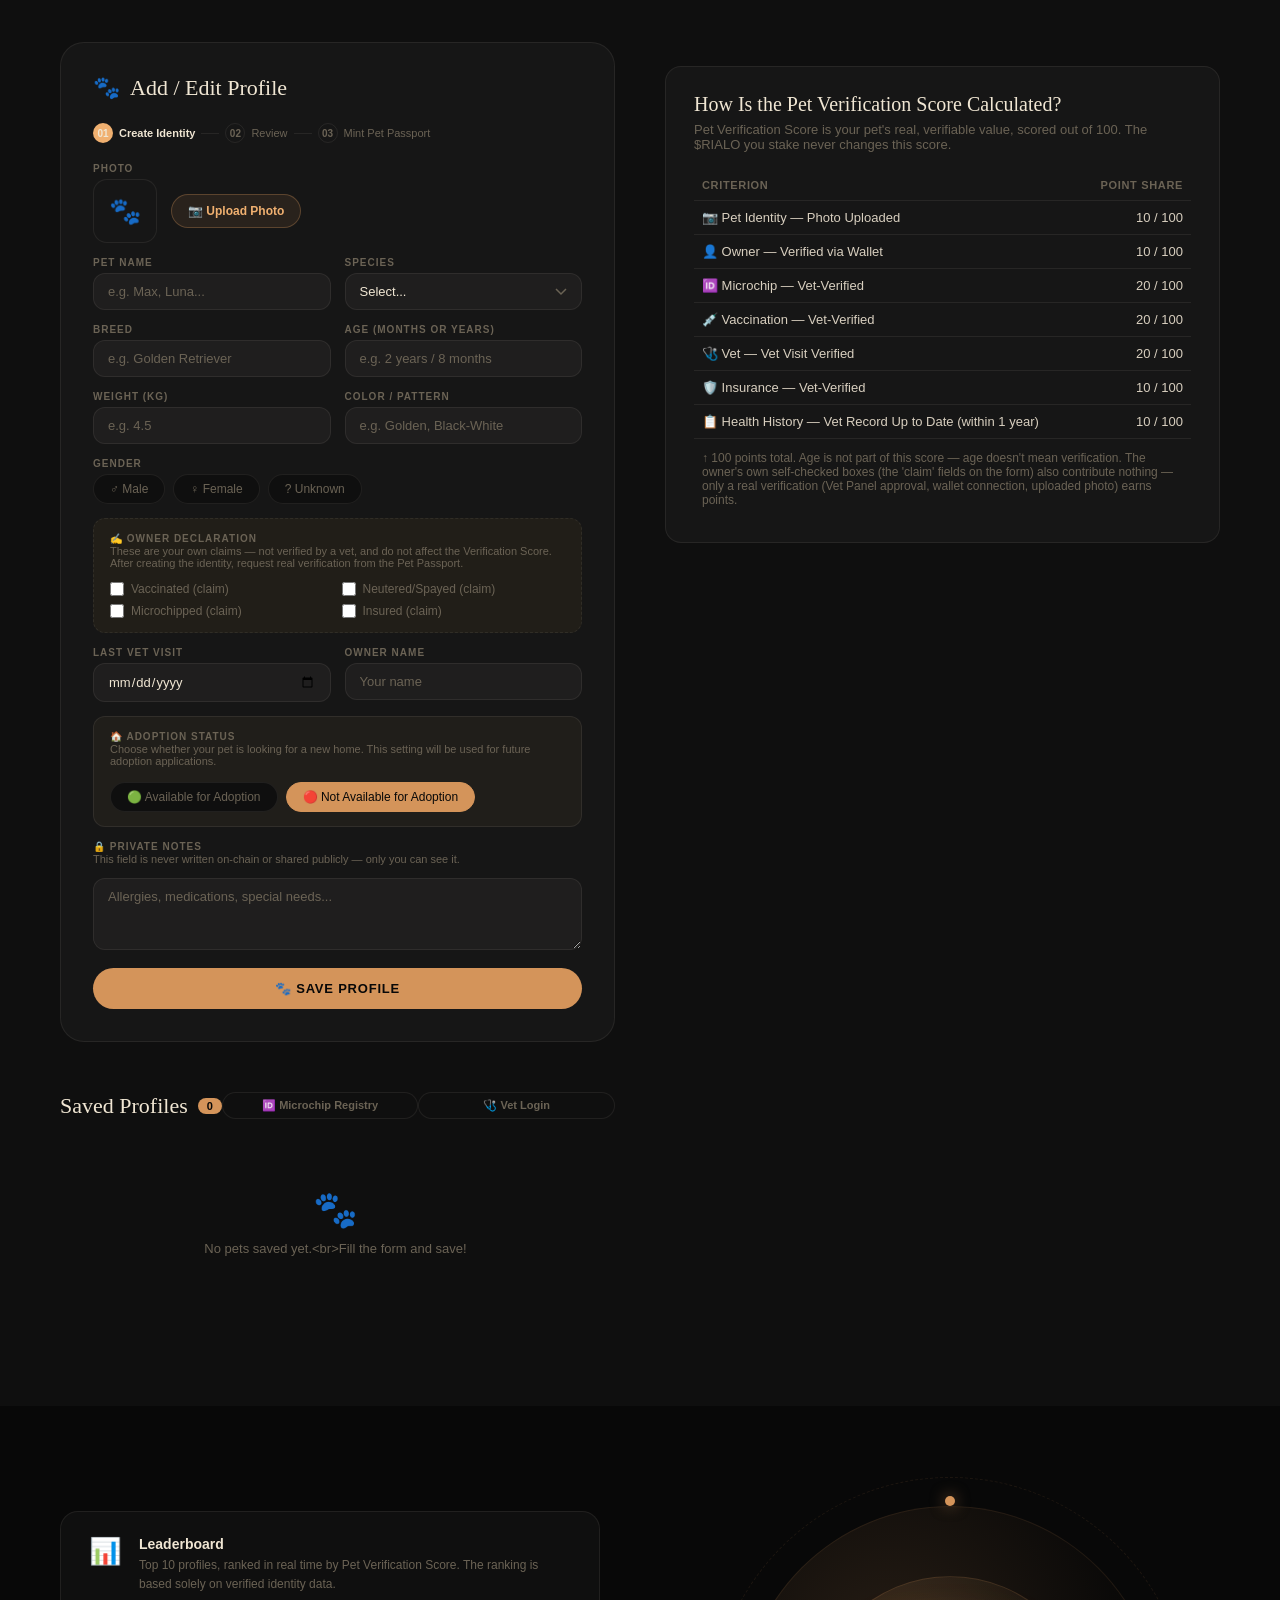
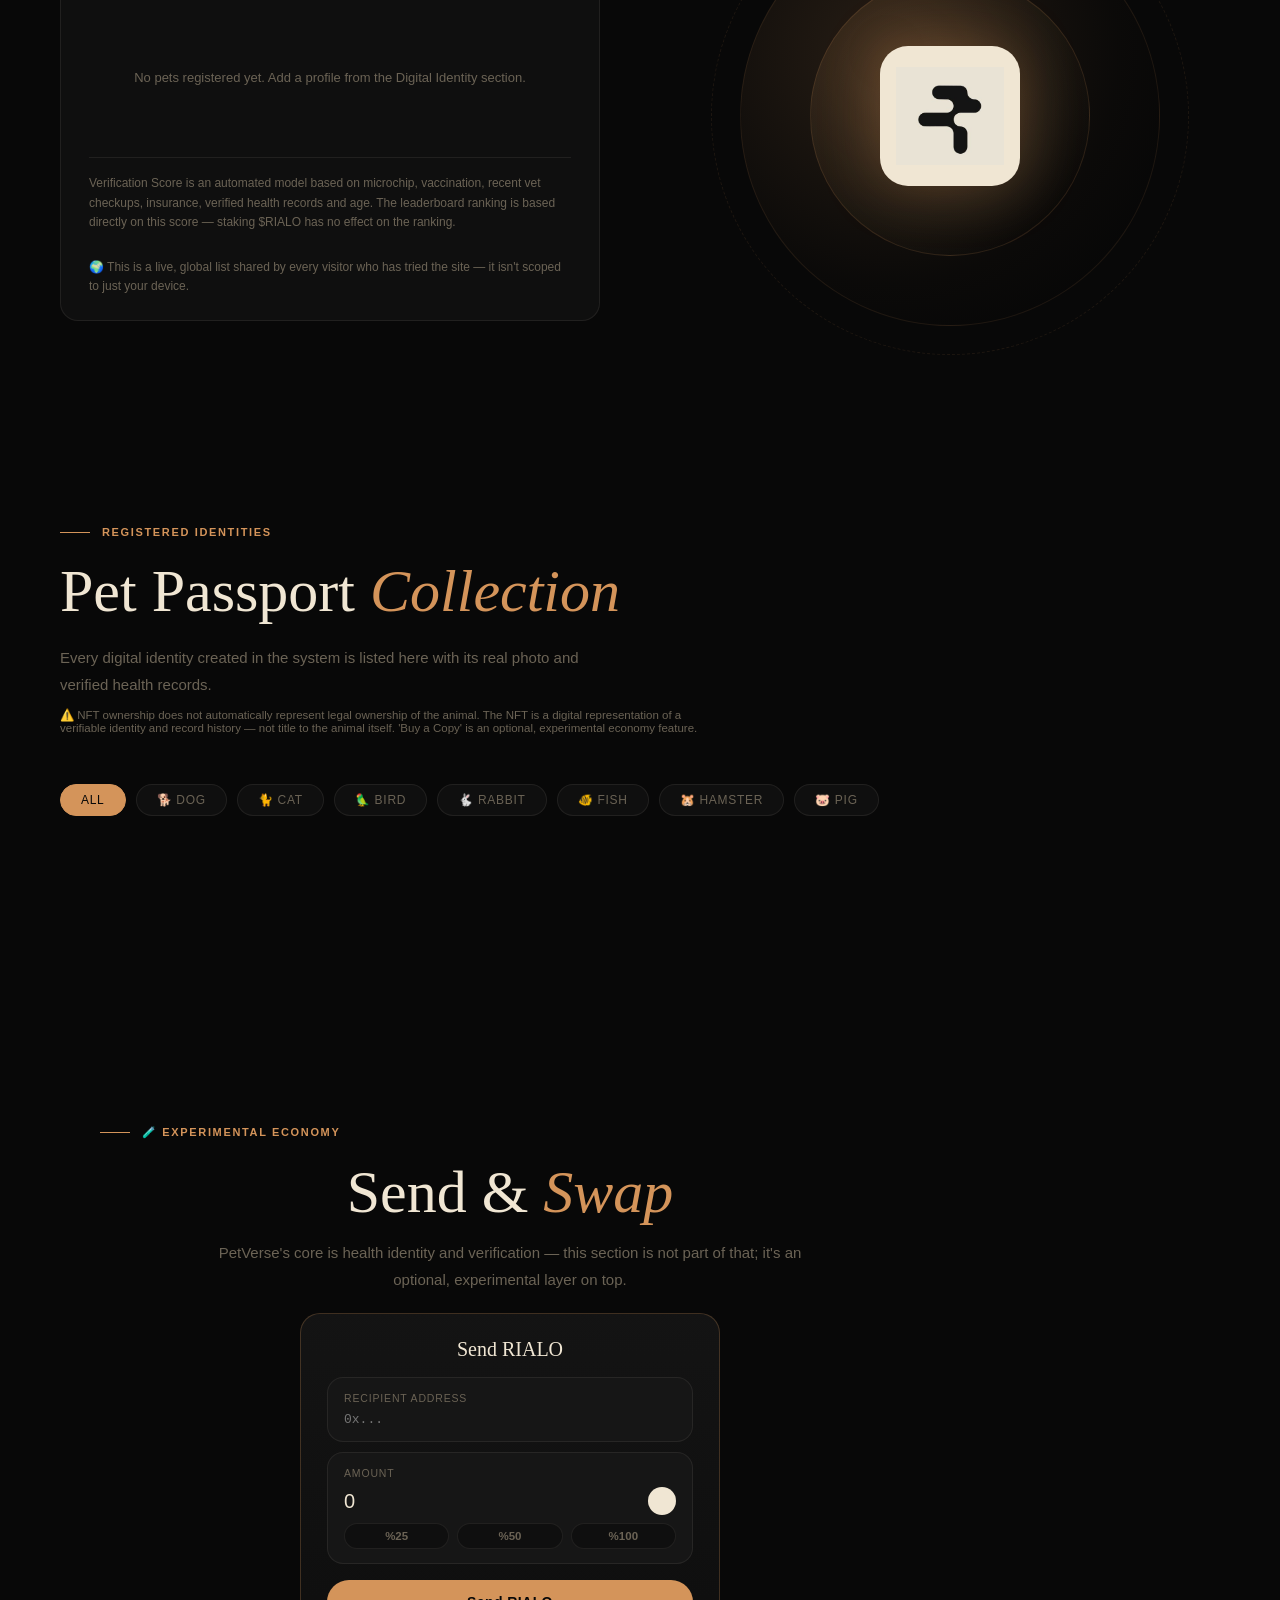
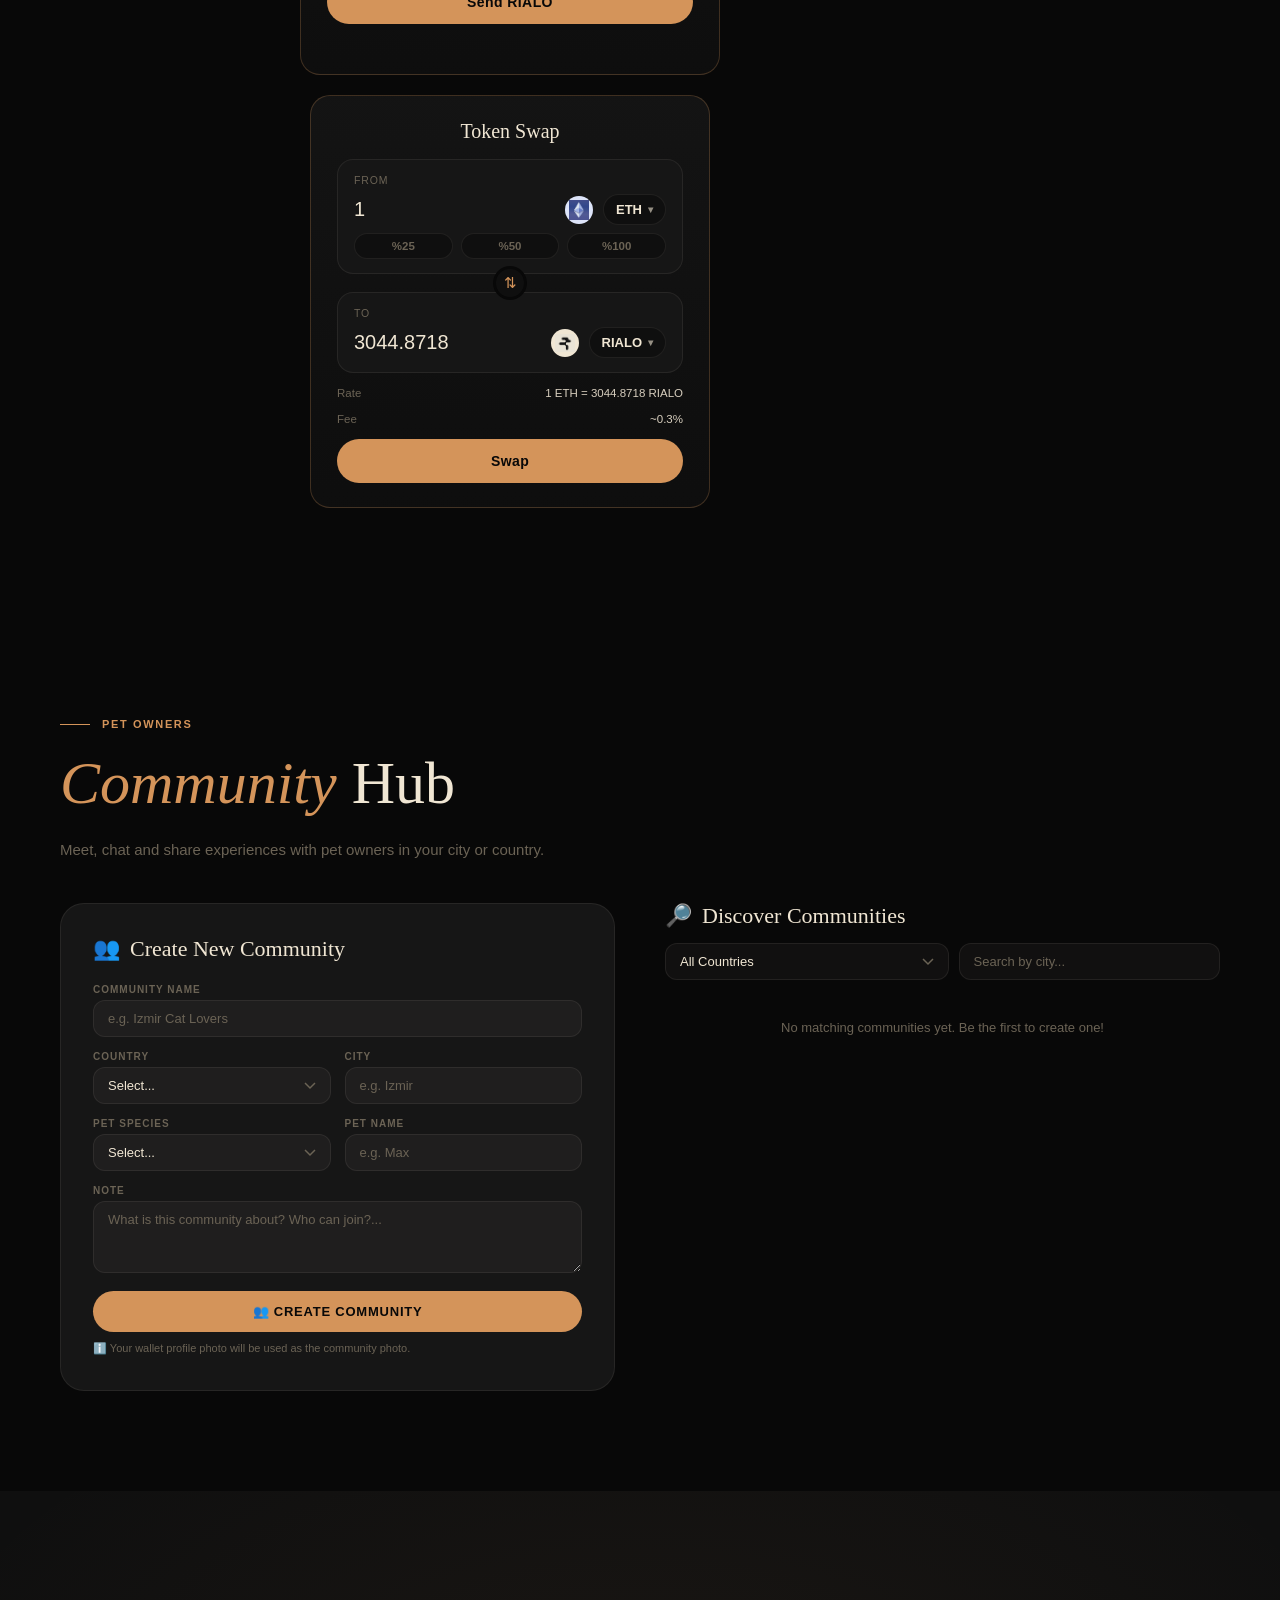
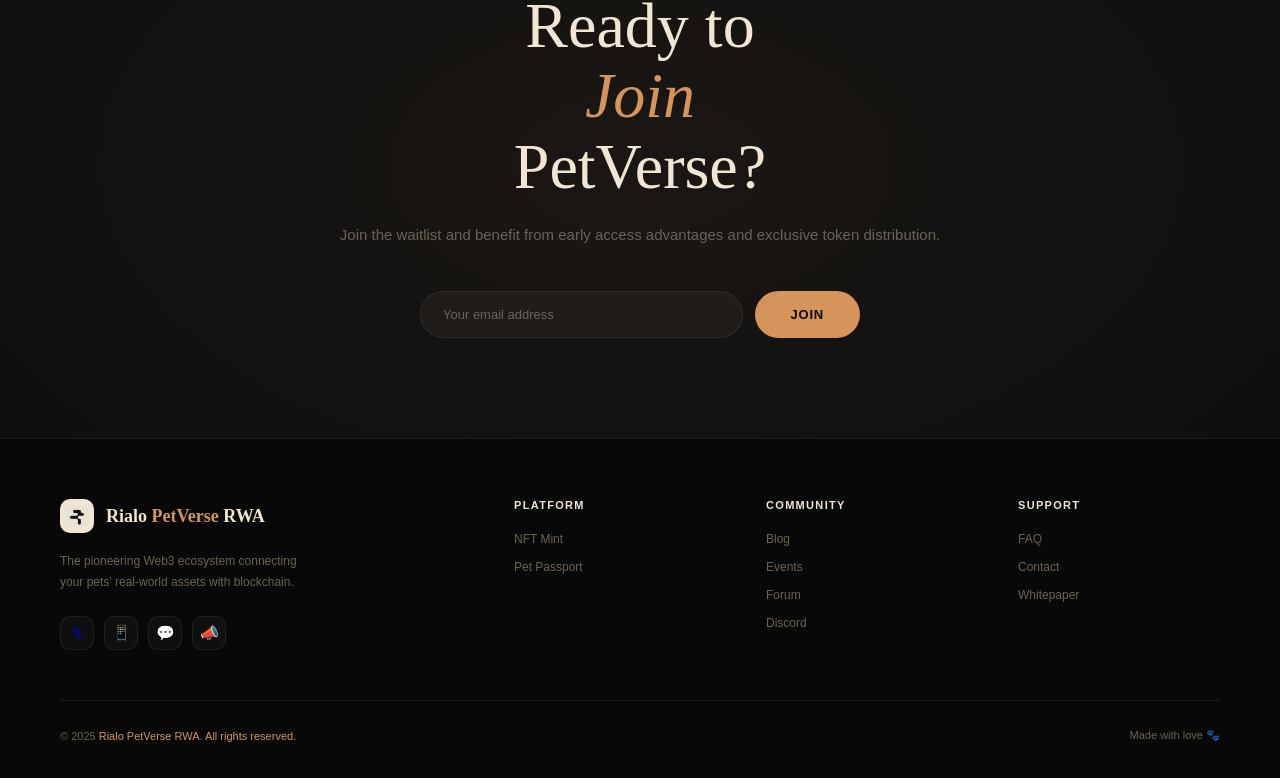
==== commit 790d62e7: "Add files via upload" ====
--- a/index.html
+++ b/index.html
@@ -1110,7 +1110,7 @@
   </div>
   <ul class="nav-center">
     <li><a href="#identity" data-tr="Dijital Kimlik" data-en="Digital ID">Dijital Kimlik</a></li>
-    <li><a href="#rwa" data-tr="Doğrulama" data-en="Verification">Doğrulama</a></li>
+    <li><a href="#rwa" data-tr="Sıralama" data-en="Ranking">Sıralama</a></li>
     <li><a href="#marketplace" data-tr="Pet Passport" data-en="Pet Passport">Pet Passport</a></li>
     <li><a href="#rewards" data-tr="Gönder &amp; Swap" data-en="Send &amp; Swap">Gönder &amp; Swap</a></li>
     <li><a href="#community" data-tr="Topluluk" data-en="Community">Topluluk</a></li>
@@ -1402,9 +1402,6 @@
 <section id="rwa">
   <div class="rwa-inner">
     <div class="reveal">
-      <div class="section-tag" data-tr="RWA Teknolojisi" data-en="RWA Technology">RWA Teknolojisi</div>
-      <h2 class="section-title"><span data-tr="Gerçek Dünya " data-en="Real World ">Gerçek Dünya </span><br><em data-tr="Varlıkları" data-en="Assets">Varlıkları</em></h2>
-      <p class="section-desc" style="margin-bottom:36px" data-tr="PetVerse, gerçek dünyadaki evcil hayvan kimliğini ve kayıtlarını doğrulanabilir zincir üstü kimlik bilgilerine dönüştürür. RWA (Real World Asset — Gerçek Dünya Varlığı) teknolojisi, fiziksel dünyada var olan bir kaydın (bir aşı, bir mikroçip, bir veteriner ziyareti) doğruluğunu kriptografik bir kanıt olarak blockchain üzerinde temsil eder — şeffaf, değiştirilemez ve doğrulanabilir şekilde. <strong>Evcil hayvanı tokenlaştırmıyoruz — doğrulanabilir kimliğini, geçmişini ve sahipliğini tokenlaştırıyoruz.</strong>" data-en="PetVerse turns real-world pet identity and records into verifiable onchain credentials. RWA (Real World Asset) technology represents the authenticity of something that exists in the physical world — a vaccination, a microchip, a vet visit — as a cryptographic proof on the blockchain: transparent, immutable, and verifiable. <strong>We don't tokenize the pet — we tokenize its verifiable identity, history, and ownership.</strong>">PetVerse, gerçek dünyadaki evcil hayvan kimliğini ve kayıtlarını doğrulanabilir zincir üstü kimlik bilgilerine dönüştürür. RWA (Real World Asset — Gerçek Dünya Varlığı) teknolojisi, fiziksel dünyada var olan bir kaydın (bir aşı, bir mikroçip, bir veteriner ziyareti) doğruluğunu kriptografik bir kanıt olarak blockchain üzerinde temsil eder — şeffaf, değiştirilemez ve doğrulanabilir şekilde. <strong>Evcil hayvanı tokenlaştırmıyoruz — doğrulanabilir kimliğini, geçmişini ve sahipliğini tokenlaştırıyoruz.</strong></p>
       <div class="rwa-cards">
         <div class="rwa-card" style="flex-direction:column;">
           <div style="display:flex;gap:18px;align-items:flex-start;width:100%;">
@@ -1719,7 +1716,7 @@
 }
 
 // ── MODAL
-function openModal(id){document.getElementById(id).classList.add('open');}
+function openModal(id){document.querySelectorAll('.modal-overlay.open').forEach(function(el){if(el.id!==id) el.classList.remove('open');});document.getElementById(id).classList.add('open');}
 function closeModal(id){document.getElementById(id).classList.remove('open');}
 document.querySelectorAll('.modal-overlay').forEach(m=>m.addEventListener('click',e=>{if(e.target===m)m.classList.remove('open');}));
 
@@ -2622,6 +2619,89 @@
   const toLabel=document.getElementById('swapToDDLabel'); if(toLabel) toLabel.textContent=toSel.value;
   clearSwapPctActive();
   updateSwapCalc('from');
+}
+
+function clearSendRialoPctActive(){
+  const card=document.getElementById('sendRialoAmount');
+  const wrap=card?card.closest('.swap-card'):null;
+  if(wrap) wrap.querySelectorAll('.swap-pct-btn').forEach(function(b){b.classList.remove('active');});
+}
+
+async function setSendRialoPercentage(pct,btnEl){
+  clearSendRialoPctActive();
+  if(btnEl) btnEl.classList.add('active');
+  const amtEl=document.getElementById('sendRialoAmount');
+  if(!amtEl) return;
+  if(!connectedWallet||!web3Signer){
+    showToast('RIALO_LOGO',currentLang==='tr'?'Önce cüzdanınızı bağlayın!':'Please connect your wallet first!','error');
+    setTimeout(()=>openModal('walletModal'),800);
+    return;
+  }
+  try{
+    const userAddr=await web3Signer.getAddress();
+    const token=new ethers.Contract(tokenData.RIALO.address,ERC20_ABI,web3Signer);
+    const balWei=await token.balanceOf(userAddr);
+    const bal=parseFloat(ethers.formatUnits(balWei,18));
+    const amt=bal*pct/100;
+    amtEl.value=amt>0?(Math.floor(amt*10000)/10000):0;
+  }catch(err){
+    console.error(err);
+    const statusEl=document.getElementById('sendRialoStatus');
+    if(statusEl){statusEl.style.color='var(--red)';statusEl.textContent=currentLang==='tr'?'Bakiye okunamadı.':'Could not read balance.';}
+  }
+}
+
+async function sendRialo(){
+  const statusEl=document.getElementById('sendRialoStatus');
+  const addrEl=document.getElementById('sendRialoAddress');
+  const amtEl=document.getElementById('sendRialoAmount');
+  const recipient=(addrEl&&addrEl.value||'').trim();
+  const amount=parseFloat(amtEl&&amtEl.value)||0;
+
+  if(!connectedWallet||!web3Signer){
+    showToast('RIALO_LOGO',currentLang==='tr'?'Önce cüzdanınızı bağlayın!':'Please connect your wallet first!','error');
+    setTimeout(()=>openModal('walletModal'),800);
+    return;
+  }
+  if(!isValidEthAddress(recipient)){
+    if(statusEl){statusEl.style.color='var(--red)';statusEl.textContent=currentLang==='tr'?'Geçerli bir alıcı adresi girin.':'Enter a valid recipient address.';}
+    return;
+  }
+  if(amount<=0){
+    if(statusEl){statusEl.style.color='var(--red)';statusEl.textContent=currentLang==='tr'?'Geçerli bir miktar girin.':'Enter a valid amount.';}
+    return;
+  }
+
+  const btn=addrEl?addrEl.closest('.swap-card').querySelector('.swap-btn'):null;
+  const originalText=btn?btn.textContent:'';
+  try{
+    if(btn){btn.disabled=true;btn.textContent=currentLang==='tr'?'İşleniyor…':'Processing…';}
+    if(statusEl){statusEl.style.color='var(--muted)';statusEl.textContent=currentLang==='tr'?'Onay bekleniyor…':'Waiting for approval…';}
+
+    const userAddr=await web3Signer.getAddress();
+    const token=new ethers.Contract(tokenData.RIALO.address,ERC20_ABI,web3Signer);
+    const amountWei=ethers.parseUnits(amount.toString(),18);
+    const balWei=await token.balanceOf(userAddr);
+    if(balWei<amountWei){
+      if(statusEl){statusEl.style.color='var(--red)';statusEl.textContent=currentLang==='tr'?'Yetersiz $RIALO bakiyesi.':'Insufficient $RIALO balance.';}
+      return;
+    }
+
+    const tx=await token.transfer(recipient,amountWei);
+    if(statusEl){statusEl.style.color='var(--muted)';statusEl.textContent=currentLang==='tr'?'Gönderildi, Sepolia onayı bekleniyor…':'Sent, waiting for Sepolia confirmation…';}
+    await tx.wait();
+
+    if(statusEl){statusEl.style.color='var(--green)';statusEl.textContent=(currentLang==='tr'?'✅ '+amount+' $RIALO gönderildi.':'✅ '+amount+' $RIALO sent.');}
+    showToast('RIALO_LOGO',currentLang==='tr'?amount+' $RIALO gönderildi!':amount+' $RIALO sent!','success');
+    if(addrEl) addrEl.value='';
+    if(amtEl) amtEl.value='0';
+    clearSendRialoPctActive();
+  }catch(err){
+    console.error(err);
+    if(statusEl){statusEl.style.color='var(--red)';statusEl.textContent=currentLang==='tr'?'İşlem iptal edildi veya başarısız oldu.':'Transaction was cancelled or failed.';}
+  }finally{
+    if(btn){btn.disabled=false;btn.textContent=originalText;}
+  }
 }
 
 async function performSwap(){
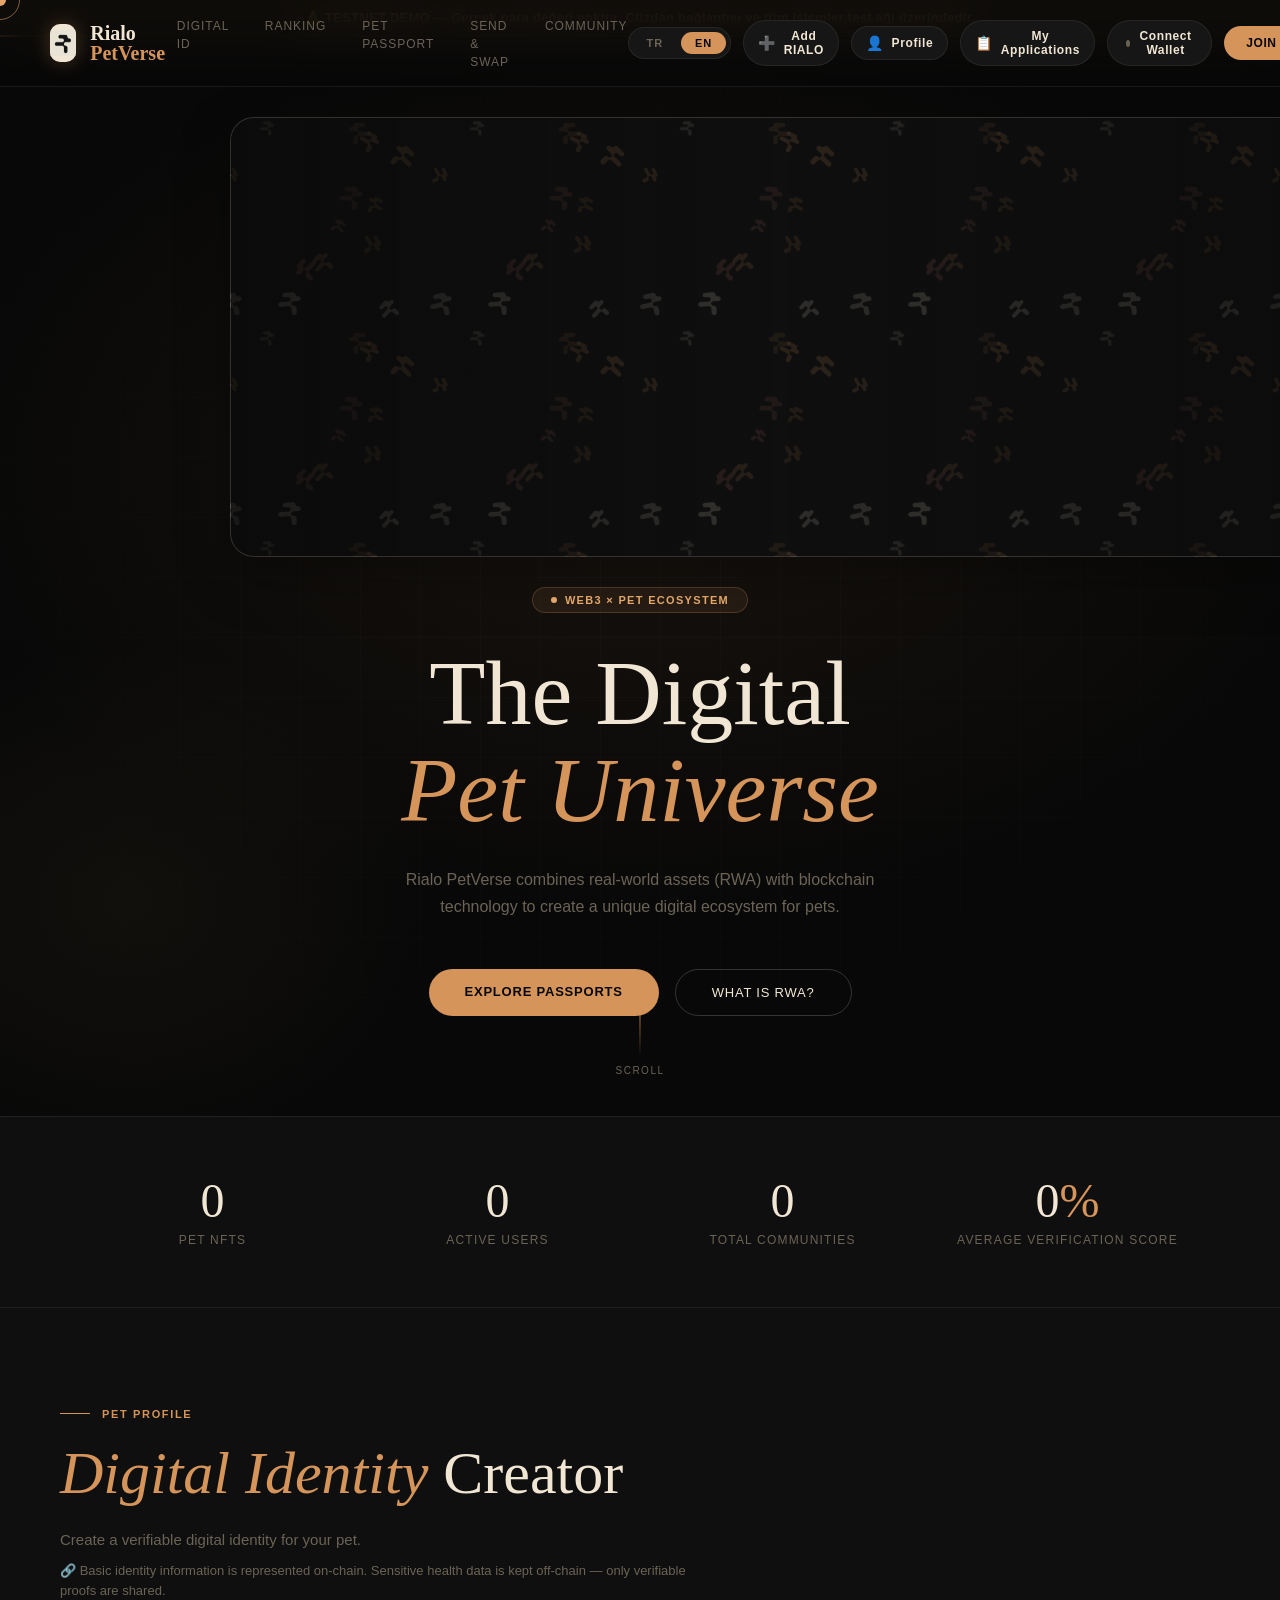
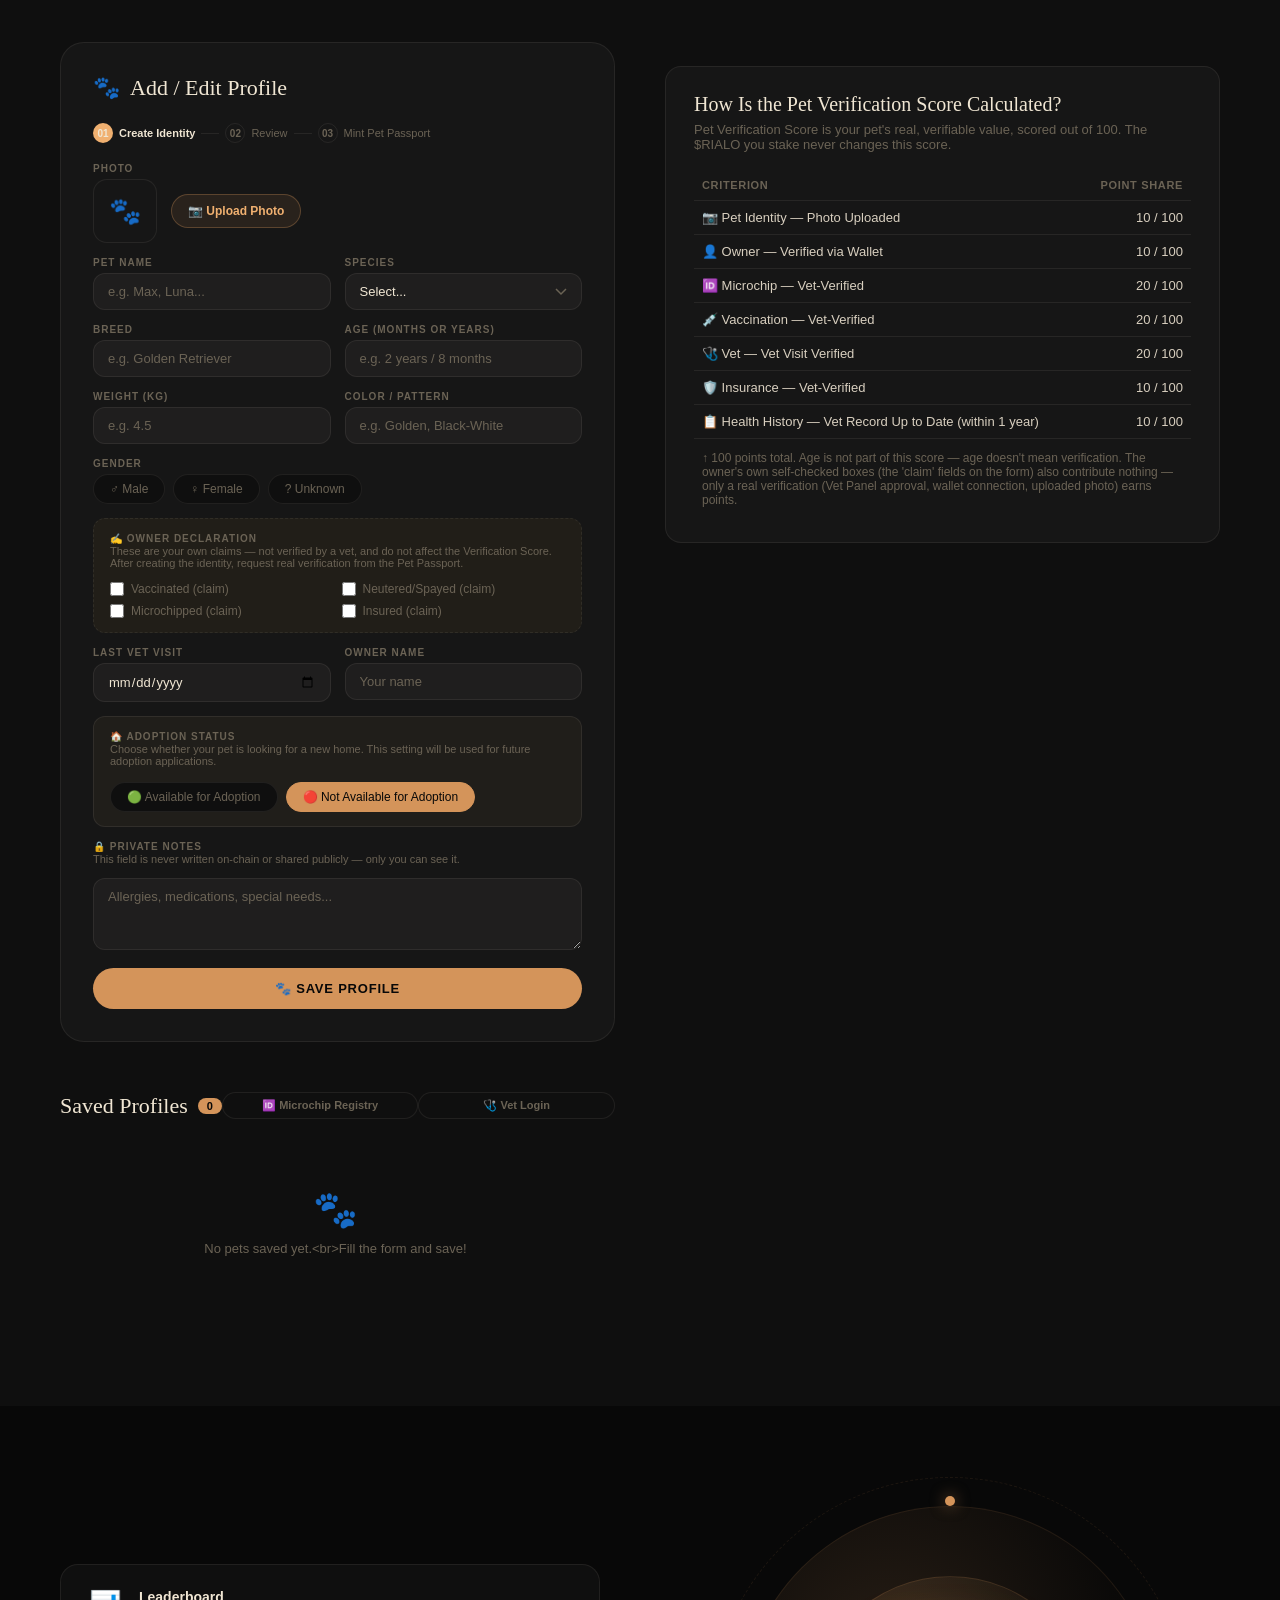
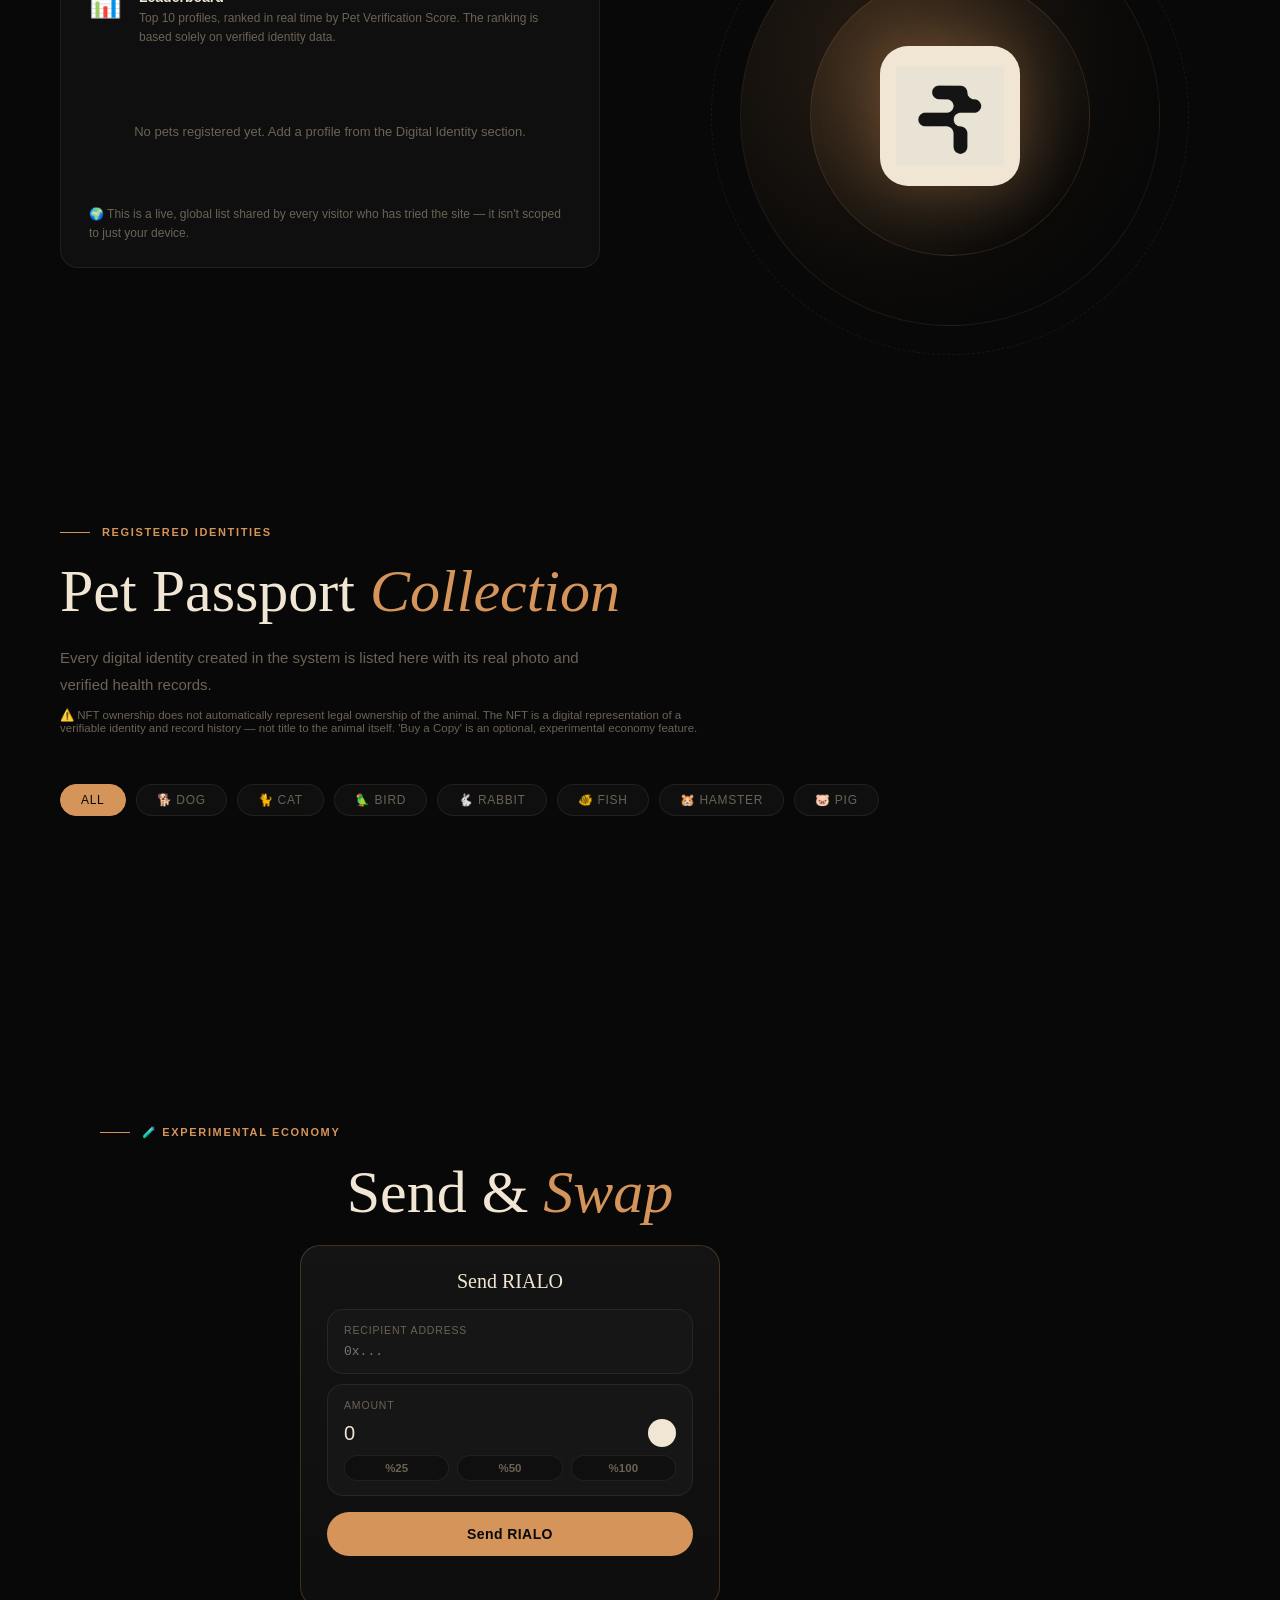
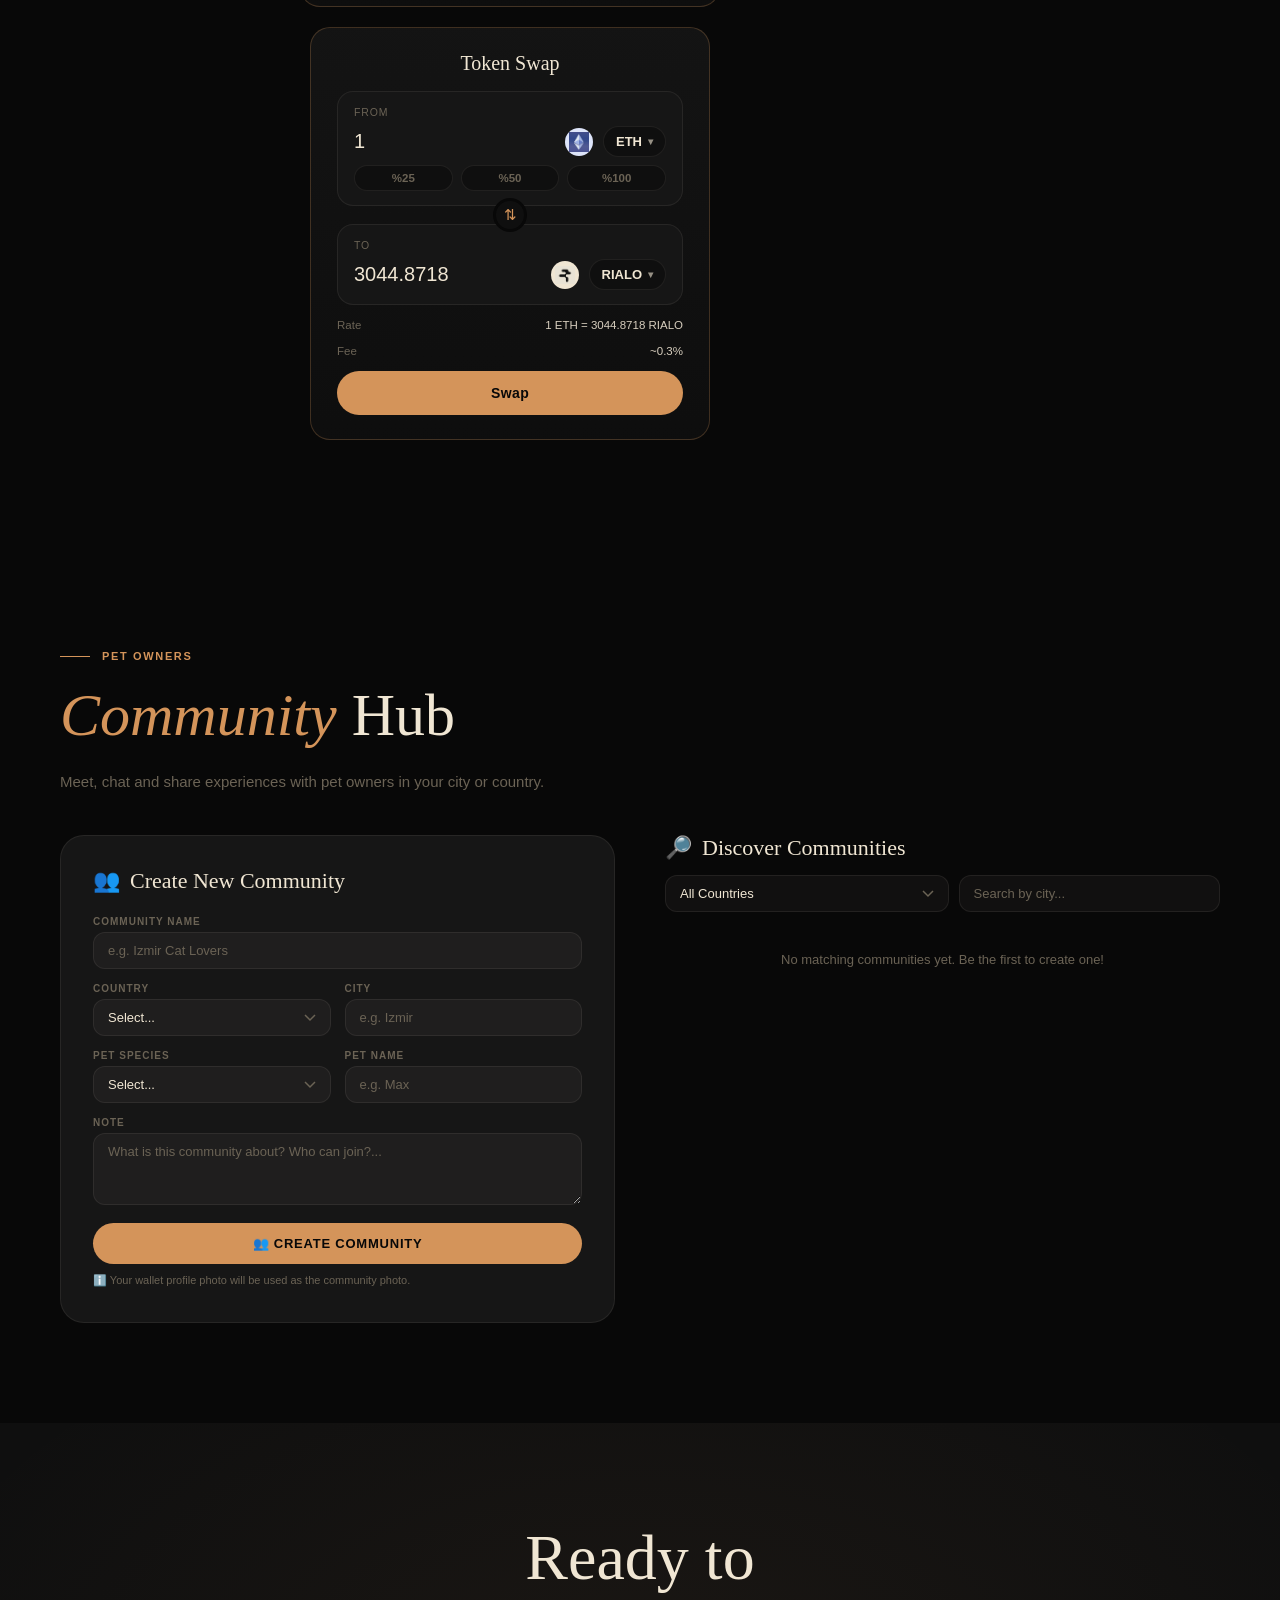
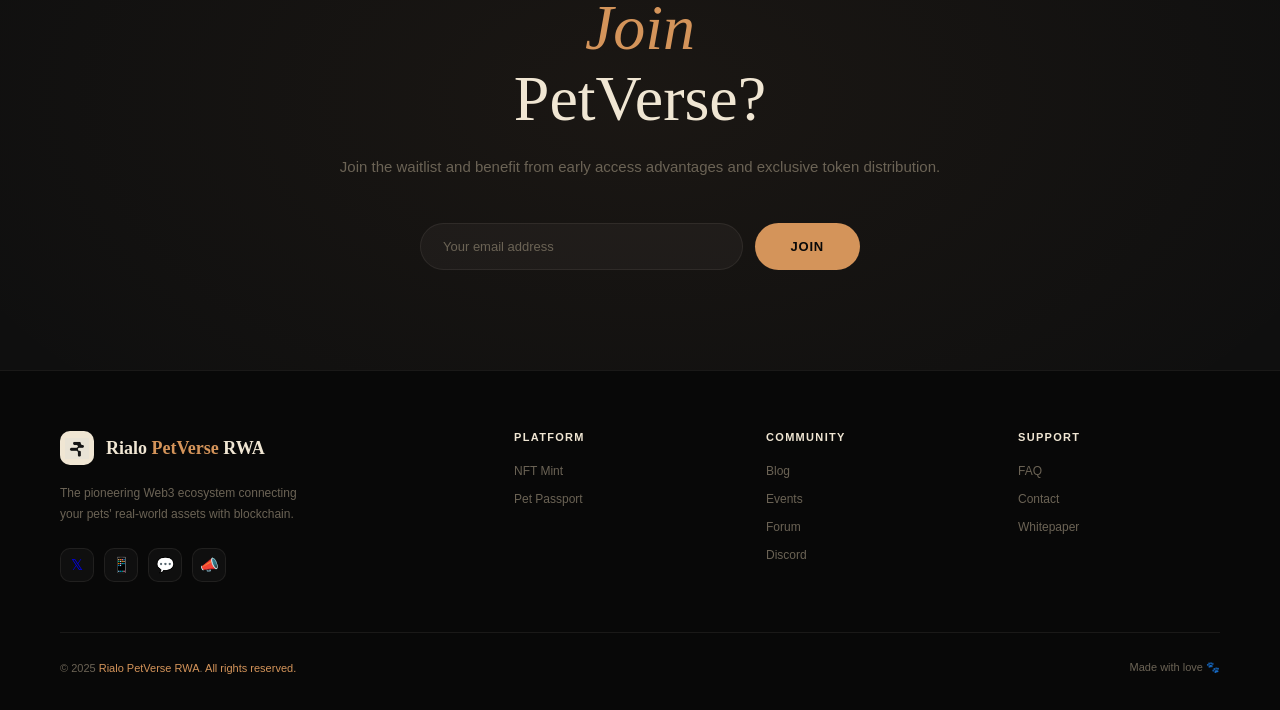
==== commit 4d9bce51: "Add files via upload" ====
--- a/index.html
+++ b/index.html
@@ -1061,7 +1061,7 @@
 
     <div class="wp-section">
       <h3><span class="wp-num">05</span><span data-tr="Üç Katmanlı Ekosistem" data-en="Three-Layer Ecosystem">Üç Katmanlı Ekosistem</span></h3>
-      <p data-tr="Ekosistem üç basit katman etrafında şekillenir: $RIALO (ekonomik katman), Pet NFT / Pet Passport (dijital kimlik) ve PetVerse Points (doğrulama ve katılım karşılığı kazanılan, alınıp satılamayan bir itibar puanı — token değildir). Leaderboard sıralaması yalnızca Verification Score'a göre yapılır; $RIALO stake etmenin sıralama veya pet'in Verification Score'u üzerinde hiçbir etkisi yoktur." data-en="The ecosystem is built around three simple layers: $RIALO (the economic layer), the Pet NFT / Pet Passport (digital identity) and PetVerse Points (a non-tradeable reputation score earned through verification and participation — not a token). The leaderboard ranking is based solely on Verification Score; staking $RIALO has no effect on the ranking or on a pet's Verification Score.">Ekosistem üç basit katman etrafında şekillenir: $RIALO (ekonomik katman), Pet NFT / Pet Passport (dijital kimlik) ve PetVerse Points (doğrulama ve katılım karşılığı kazanılan, alınıp satılamayan bir itibar puanı — token değildir). Leaderboard sıralaması yalnızca Verification Score'a göre yapılır; $RIALO stake etmenin sıralama veya pet'in Verification Score'u üzerinde hiçbir etkisi yoktur.</p>
+      <p data-tr="Ekosistem üç basit katman etrafında şekillenir: $RIALO (ekonomik katman), Pet NFT / Pet Passport (dijital kimlik) ve PetVerse Points (doğrulama ve katılım karşılığı kazanılan, alınıp satılamayan bir itibar puanı — token değildir)." data-en="The ecosystem is built around three simple layers: $RIALO (the economic layer), the Pet NFT / Pet Passport (digital identity) and PetVerse Points (a non-tradeable reputation score earned through verification and participation — not a token).">Ekosistem üç basit katman etrafında şekillenir: $RIALO (ekonomik katman), Pet NFT / Pet Passport (dijital kimlik) ve PetVerse Points (doğrulama ve katılım karşılığı kazanılan, alınıp satılamayan bir itibar puanı — token değildir).</p>
     </div>
 
     <div class="wp-section">
@@ -1412,7 +1412,6 @@
             </div>
           </div>
           <div id="rankTableWrap" style="width:100%;margin-top:18px;"></div>
-          <p class="rank-note" style="margin-top:14px;" data-tr="Verification Score; mikroçip, aşı, güncel veteriner kontrolü, sigorta, doğrulanmış sağlık kayıtları ve yaşı baz alan otomatik bir modeldir. Leaderboard sıralaması doğrudan bu puana göre yapılır — $RIALO stake etmenin sıralamaya hiçbir etkisi yoktur." data-en="Verification Score is an automated model based on microchip, vaccination, recent vet checkups, insurance, verified health records and age. The leaderboard ranking is based directly on this score — staking $RIALO has no effect on the ranking.">Verification Score; mikroçip, aşı, güncel veteriner kontrolü, sigorta, doğrulanmış sağlık kayıtları ve yaşı baz alan otomatik bir modeldir. Leaderboard sıralaması doğrudan bu puana göre yapılır — $RIALO stake etmenin sıralamaya hiçbir etkisi yoktur.</p>
           <p class="rank-note" style="margin-top:8px;padding-top:0;border-top:none;" data-tr="🌍 Bu, siteyi deneyen tüm ziyaretçilerin paylaştığı canlı, global bir listedir — sadece senin cihazına özel değildir." data-en="🌍 This is a live, global list shared by every visitor who has tried the site — it isn't scoped to just your device.">🌍 Bu, siteyi deneyen tüm ziyaretçilerin paylaştığı canlı, global bir listedir — sadece senin cihazına özel değildir.</p>
         </div>
       </div>
@@ -1457,7 +1456,7 @@
   <div class="hero-content" style="animation:none;padding-top:70px;padding-bottom:10px;">
     <div class="section-tag" data-tr="🧪 Deneysel Ekonomi" data-en="🧪 Experimental Economy">🧪 Deneysel Ekonomi</div>
     <h2 class="section-title" style="margin-bottom:14px;"><span data-tr="Gönder &amp; " data-en="Send &amp; ">Gönder &amp; </span><em data-tr="Swap" data-en="Swap">Swap</em></h2>
-    <p class="section-desc" style="margin:0 auto 10px;max-width:640px;" data-tr="PetVerse'in özü sağlık kimliği ve doğrulamadır — bu bölüm onun bir parçası değil, isteğe bağlı ve deneysel bir ek katmandır." data-en="PetVerse's core is health identity and verification — this section is not part of that; it's an optional, experimental layer on top.">PetVerse'in özü sağlık kimliği ve doğrulamadır — bu bölüm onun bir parçası değil, isteğe bağlı ve deneysel bir ek katmandır.</p>
+    
 
     <div class="swap-card" style="max-width:420px;margin:20px auto 0;">
       <div class="swap-title" data-tr="RIALO Gönder" data-en="Send RIALO">RIALO Gönder</div>
@@ -4210,7 +4209,7 @@
       ${p.vetDate?'<div class="pet-id-tags"><span class="pet-id-tag">📅 '+(currentLang==='tr'?'Son Vet: ':'Last Vet: ')+escapeHTML(p.vetDate)+'</span></div>':''}
       ${p.owner?'<div class="pet-id-tags"><span class="pet-id-tag">👤 '+(currentLang==='tr'?'Sahip: ':'Owner: ')+escapeHTML(p.owner)+'</span></div>':''}
       ${p.adoptionStatus==='open'?'<div class="pet-id-tags"><span class="pet-id-tag health">🏠 '+(currentLang==='tr'?'Sahiplenmeye Açık':'Available for Adoption')+'</span></div>':''}
-      ${p.adoptionStatus==='open' && p.adoptionListing ? '<div style="margin-top:10px;padding:12px;border:1px solid var(--border);border-radius:12px;background:rgba(200,169,110,.05);"><div style="font-size:12px;color:var(--cream);font-weight:700;margin-bottom:5px;">🏠 '+escapeHTML(p.adoptionListing.title||((currentLang==='tr'?p.name+' için yuva aranıyor': 'Looking for a home for '+p.name)))+'</div><div style="font-size:11px;color:var(--muted);line-height:1.7;">📍 '+escapeHTML(p.adoptionListing.city||'—')+'<br>'+escapeHTML(p.adoptionListing.description||'')+'</div><button class="pet-id-edit" style="margin-top:8px;width:100%;" onclick="openAdoptionListing('+i+')" data-tr="İlanı Gör / Düzenle" data-en="View / Edit Listing">'+(currentLang==='tr'?'İlanı Gör / Düzenle':'View / Edit Listing')+'</button>'+(isMyPetProfile(p)?'':'<button class="id-submit" style="margin-top:8px;width:100%;" onclick="openAdoptionApplication('+i+')" data-tr="🐾 Bu Hayvanı Sahiplenmek İstiyorum" data-en="🐾 I Want to Adopt This Pet">🐾 '+(currentLang==='tr'?'Bu Hayvanı Sahiplenmek İstiyorum':'I Want to Adopt This Pet')+'</button>')+'</div>' : (p.adoptionStatus==='open'&&isMyPetProfile(p)?'<button class="pet-id-edit" style="margin-top:10px;width:100%;" onclick="openAdoptionListing('+i+')" data-tr="🏠 Sahiplenme İlanı Oluştur" data-en="🏠 Create Adoption Listing">🏠 '+(currentLang==='tr'?'Sahiplenme İlanı Oluştur':'Create Adoption Listing')+'</button>':'')}
+      ${p.adoptionStatus==='open' && p.adoptionListing ? '<div style="margin-top:10px;padding:12px;border:1px solid var(--border);border-radius:12px;background:rgba(200,169,110,.05);"><div style="font-size:12px;color:var(--cream);font-weight:700;margin-bottom:5px;">🏠 '+escapeHTML(p.adoptionListing.title||((currentLang==='tr'?p.name+' için yuva aranıyor': 'Looking for a home for '+p.name)))+'</div><div style="font-size:11px;color:var(--muted);line-height:1.7;">📍 '+escapeHTML(p.adoptionListing.city||'—')+'<br>'+escapeHTML(p.adoptionListing.description||'')+'</div><button class="pet-id-edit" style="margin-top:8px;width:100%;" onclick="openAdoptionListing('+i+')" data-tr="İlanı Gör / Düzenle" data-en="View / Edit Listing">'+(currentLang==='tr'?'İlanı Gör / Düzenle':'View / Edit Listing')+'</button>'+(isMyPetProfile(p)?'':'<button class="id-submit" style="margin-top:8px;width:100%;" onclick="openAdoptionApplication('+i+')" data-tr="🐾 Bu Hayvanı Sahiplenmek İstiyorum" data-en="🐾 I Want to Adopt This Pet">🐾 '+(currentLang==='tr'?'Bu Hayvanı Sahiplenmek İstiyorum':'I Want to Adopt This Pet')+'</button>')+'</div>' : (p.adoptionStatus==='open'&&isMyPetProfile(p)?'<button class="pet-id-edit" style="margin-top:10px;width:100%;" onclick="openAdoptionListing('+i+')" data-tr="🏠 Sahiplenme İlanı Oluştur" data-en="🏠 Create Adoption Listing">🏠 '+(currentLang==='tr'?'Sahiplenme İlanı Oluştur':'Create Adoption Listing')+'</button>':(isMyPetProfile(p)?'<button class="pet-id-edit" style="margin-top:10px;width:100%;" onclick="editPetProfile('+i+')" data-tr="✏️ Sahiplenmeye Açmak İçin Düzenle" data-en="✏️ Edit to Open for Adoption">✏️ '+(currentLang==='tr'?'Sahiplenmeye Açmak İçin Düzenle':'Edit to Open for Adoption')+'</button>':''))}
       ${p.notes?'<div class="pet-id-note">📋 '+escapeHTML(p.notes)+'</div>':''}
     `;
     wrap.appendChild(card);
@@ -5284,6 +5283,7 @@
   }
 
   pet.owner=newOwner;
+  if(isValidEthAddress(app.applicantAddress)) pet.ownerAddress=app.applicantAddress;
   pet.adoptionStatus='completed';
   pet.ownershipTransfer={
     status:'completed',
@@ -5803,6 +5803,32 @@
   }).join('');
 }
 
+function repairPetOwnership(appIndex){
+  if(typeof connectedAddress==='undefined'||!connectedAddress){ showToast('⚠️',currentLang==='tr'?'Önce cüzdanınızı bağlayın.':'Connect your wallet first.','error'); return; }
+  const myAddr=connectedAddress.toLowerCase();
+  const list=getAdoptionApplications();
+  const matches=function(a){
+    return !!(a && a.status==='completed' && a.applicantAddress && String(a.applicantAddress).toLowerCase()===myAddr);
+  };
+  // Trust the passed index first, but fall back to matching by wallet if the
+  // list shifted (e.g. a new application synced in) between render and click.
+  let app=list[appIndex];
+  if(!matches(app)) app=list.find(matches);
+  if(!app){
+    showToast('⚠️',currentLang==='tr'?'Düzeltilecek, size ait tamamlanmış bir sahiplik devri bulunamadı.':'No completed transfer belonging to you was found to repair.','error');
+    return;
+  }
+  const pet=petProfiles.find(function(p){return String(p.id)===String(app.petId);});
+  if(!pet){ showToast('⚠️',currentLang==='tr'?'Pet bulunamadı.':'Pet not found.','error'); return; }
+  pet.ownerAddress=connectedAddress;
+  persistPetProfile(pet);
+  showToast('✅',currentLang==='tr'
+    ?'Sahiplik kaydı düzeltildi! Şimdi pet kartındaki ✏️ Düzenle\'ye girip \'Sahiplenmeye Açık\'ı işaretleyip kaydedin, sonra 🏠 Sahiplenme İlanı Oluştur ile yeni ilanı açabilirsiniz.'
+    :'Ownership record repaired! Now open ✏️ Edit on the pet card, mark it \'Open for Adoption\' and save -- then use 🏠 Create Adoption Listing to publish a new listing.','success');
+  if(typeof renderMyAdoptionApplications==='function') renderMyAdoptionApplications();
+  if(typeof renderPetCards==='function') renderPetCards();
+}
+
 function myAdoptionApplicationCard(app, idx){
   const pet=petProfiles.find(function(p){return String(p.id)===String(app.petId);});
   const petName=app.petName||(pet&&pet.name)||'—';
@@ -5815,7 +5841,9 @@
   } else if(app.status==='rejected'){
     statusBlock='<div style="padding:12px;border:1px solid var(--border);border-radius:10px;font-size:12px;">✕ '+(currentLang==='tr'?'Başvurunuz reddedildi.':'Your application was declined.')+'</div>';
   } else if(app.status==='completed' || state.status==='completed'){
-    statusBlock='<div style="padding:12px;border:1px solid var(--border);border-radius:10px;font-size:12px;">🏠 '+(currentLang==='tr'?'Sahiplik devri tamamlandı — artık bu evcil hayvanın sahibisiniz.':'Ownership transfer completed — you are now the owner.')+'</div>';
+    const ownerMismatch = pet && typeof connectedAddress!=='undefined' && connectedAddress && pet.ownerAddress && pet.ownerAddress.toLowerCase()!==connectedAddress.toLowerCase();
+    statusBlock='<div style="padding:12px;border:1px solid var(--border);border-radius:10px;font-size:12px;">🏠 '+(currentLang==='tr'?'Sahiplik devri tamamlandı — artık bu evcil hayvanın sahibisiniz.':'Ownership transfer completed — you are now the owner.')+'</div>'+
+      (ownerMismatch?'<button class="pet-id-edit" style="width:100%;margin-top:8px;" onclick="repairPetOwnership('+idx+')">🔧 '+(currentLang==='tr'?'Sahiplik Kaydını Düzelt':'Repair Ownership Record')+'</button>':'');
   } else if(state.status==='pending_new_owner'){
     statusBlock=
       '<div style="padding:12px;border:1px solid var(--amber2);border-radius:10px;font-size:12px;margin-bottom:10px;">🟡 '+(currentLang==='tr'?'Sahip devri başlattı. Onaylarsanız cüzdanınızdan 10 $RIALO sahibine gönderilir ve sahiplik size geçer.':'The owner started the transfer. Confirming will send 10 $RIALO from your wallet to the owner and transfer ownership to you.')+'</div>'+
@@ -6313,10 +6341,6 @@
         '<div style="font-size:13px;color:var(--cream);font-family:monospace;">'+connectedAddress.slice(0,6)+'…'+connectedAddress.slice(-4)+'</div>'+
       '</div>'+
       '<div style="flex:1;background:var(--bg3);border:1px solid var(--border);border-radius:14px;padding:16px;text-align:center;">'+
-        '<div style="font-size:11px;color:var(--muted);text-transform:uppercase;letter-spacing:.06em;margin-bottom:6px;">'+(currentLang==='tr'?'Stake Edilen $RIALO':'Staked $RIALO')+'</div>'+
-        '<div id="myProfileStakeVal" style="font-size:20px;font-weight:700;color:var(--amber2);">'+stakeHTML+'</div>'+
-      '</div>'+
-      '<div style="flex:1;background:var(--bg3);border:1px solid var(--border);border-radius:14px;padding:16px;text-align:center;">'+
         '<div style="font-size:11px;color:var(--muted);text-transform:uppercase;letter-spacing:.06em;margin-bottom:6px;">'+(currentLang==='tr'?'NFT Sayısı':'NFT Count')+'</div>'+
         '<div style="font-size:20px;font-weight:700;color:var(--cream);">'+myPets.length+'</div>'+
       '</div>'+
@@ -6328,24 +6352,11 @@
     '<div style="font-family:\'Cormorant Garamond\',serif;font-size:18px;color:var(--cream);margin:20px 0 4px;">'+(currentLang==='tr'?'NFT\'lerim ve Sıralamam':'My NFTs & Rank')+'</div>'+
     '<div style="font-size:11px;color:var(--muted);margin-bottom:10px;">'+(currentLang==='tr'?'Bu, PetVerse\'i deneyen HERKESİN paylaştığı canlı, global bir sıralamadır — sadece senin kayıtların değil. Yeni bir profil düşük sırada başlayabilir, bu bir hata değildir.':'This is a live, global ranking shared by EVERYONE who has tried PetVerse — not just your own entries. A new profile can start low in the ranking; that\'s expected, not a bug.')+'</div>'+
     '<div id="myProfilePetsWrap"></div>'+
-    '<div style="font-family:\'Cormorant Garamond\',serif;font-size:18px;color:var(--cream);margin:24px 0 10px;">'+(currentLang==='tr'?'Satın Aldığım NFT\'ler':'NFTs I\'ve Purchased')+'</div>'+
+    '<div id="myProfileMarketNftsHeading" style="font-family:\'Cormorant Garamond\',serif;font-size:18px;color:var(--cream);margin:24px 0 10px;display:none;">'+(currentLang==='tr'?'Satın Aldığım NFT\'ler':'NFTs I\'ve Purchased')+'</div>'+
     '<div id="myProfileMarketNftsWrap"></div>'+
     '<div style="font-family:\'Cormorant Garamond\',serif;font-size:18px;color:var(--cream);margin:24px 0 10px;">'+(currentLang==='tr'?'Sahip Olduğum Pet NFT\'leri':'Pet NFTs I Own')+'</div>'+
     '<div id="myProfileIdentityNftsWrap"></div>';
 
-  // Real staked balance — read live from the staking contract if it's deployed.
-  const stakeValEl=document.getElementById('myProfileStakeVal');
-  if(stakingConfigured()&&web3Provider){
-    try{
-      const stakingContract=new ethers.Contract(STAKING_ADDRESS,STAKING_ABI,web3Provider);
-      const balWei=await stakingContract.balanceOf(connectedAddress);
-      if(stakeValEl) stakeValEl.textContent=parseFloat(ethers.formatUnits(balWei,18)).toLocaleString('tr-TR');
-    }catch(e){
-      if(stakeValEl) stakeValEl.textContent='—';
-    }
-  } else if(stakeValEl){
-    stakeValEl.innerHTML='<span style="font-size:12px;opacity:.6;">'+(currentLang==='tr'?'yakında':'coming soon')+'</span>';
-  }
 
   const petsWrap=document.getElementById('myProfilePetsWrap');
   // NOTE: this used to `return` right here when myPets.length===0, which
@@ -6375,6 +6386,7 @@
 
   // Purchased marketplace NFTs — real balances read from the NFT contract.
   const marketWrap=document.getElementById('myProfileMarketNftsWrap');
+  const marketHeading=document.getElementById('myProfileMarketNftsHeading');
   if(marketWrap){
     if(!nftMarketConfigured()||!web3Provider){
       marketWrap.innerHTML='<div class="rank-empty">'+(currentLang==='tr'?'NFT satın alma yakında zincire bağlanacak.':'NFT purchases will be wired to the chain soon.')+'</div>';
@@ -6387,6 +6399,7 @@
         if(!owned.length){
           marketWrap.innerHTML='<div class="rank-empty">'+(currentLang==='tr'?'Henüz pazar yerinden satın aldığın bir NFT yok.':'You haven\'t bought any marketplace NFTs yet.')+'</div>';
         } else {
+          if(marketHeading) marketHeading.style.display='';
           marketWrap.innerHTML='<div class="rank-table-wrap">'+owned.map(o=>{
             return '<div class="rank-row">'+
               '<div class="rank-icon"><img src="'+o.meta.img+'" alt="'+escapeHTML(o.meta.name)+'" style="width:32px;height:32px;border-radius:8px;object-fit:cover;"></div>'+
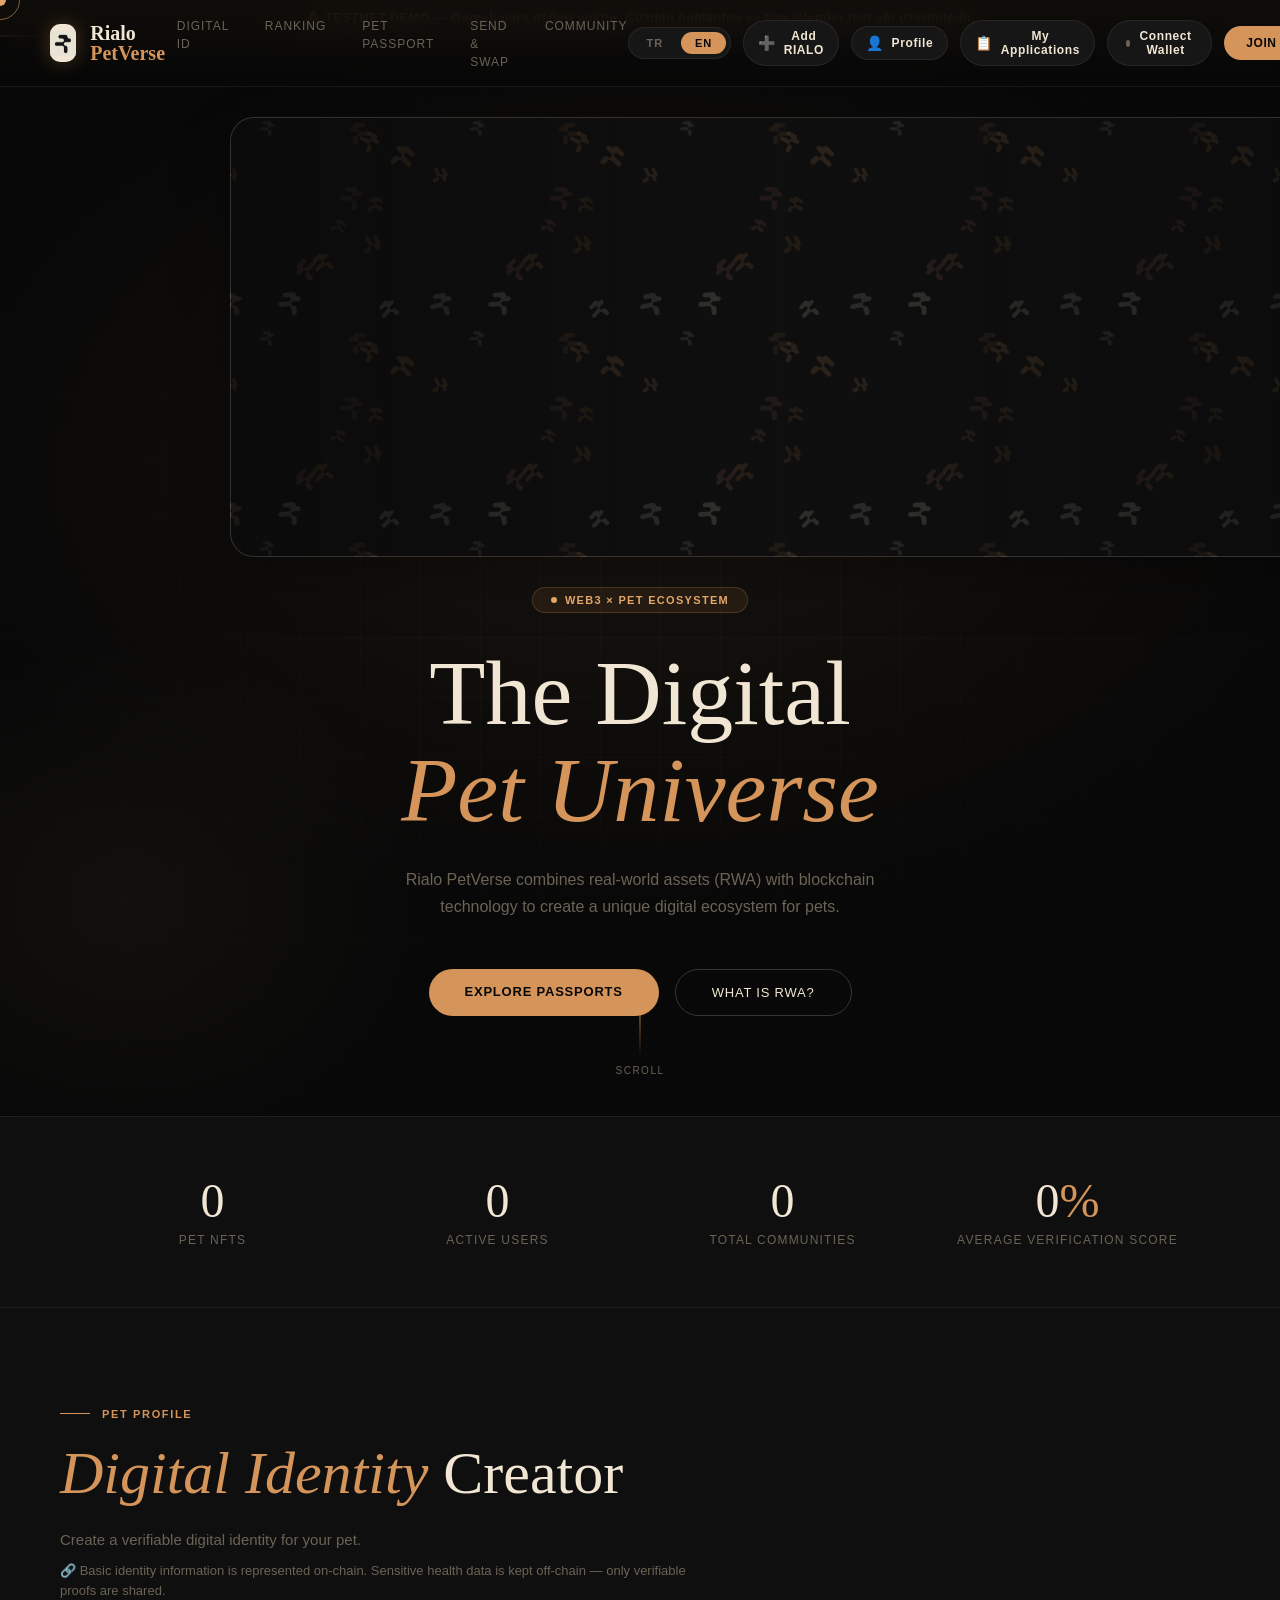
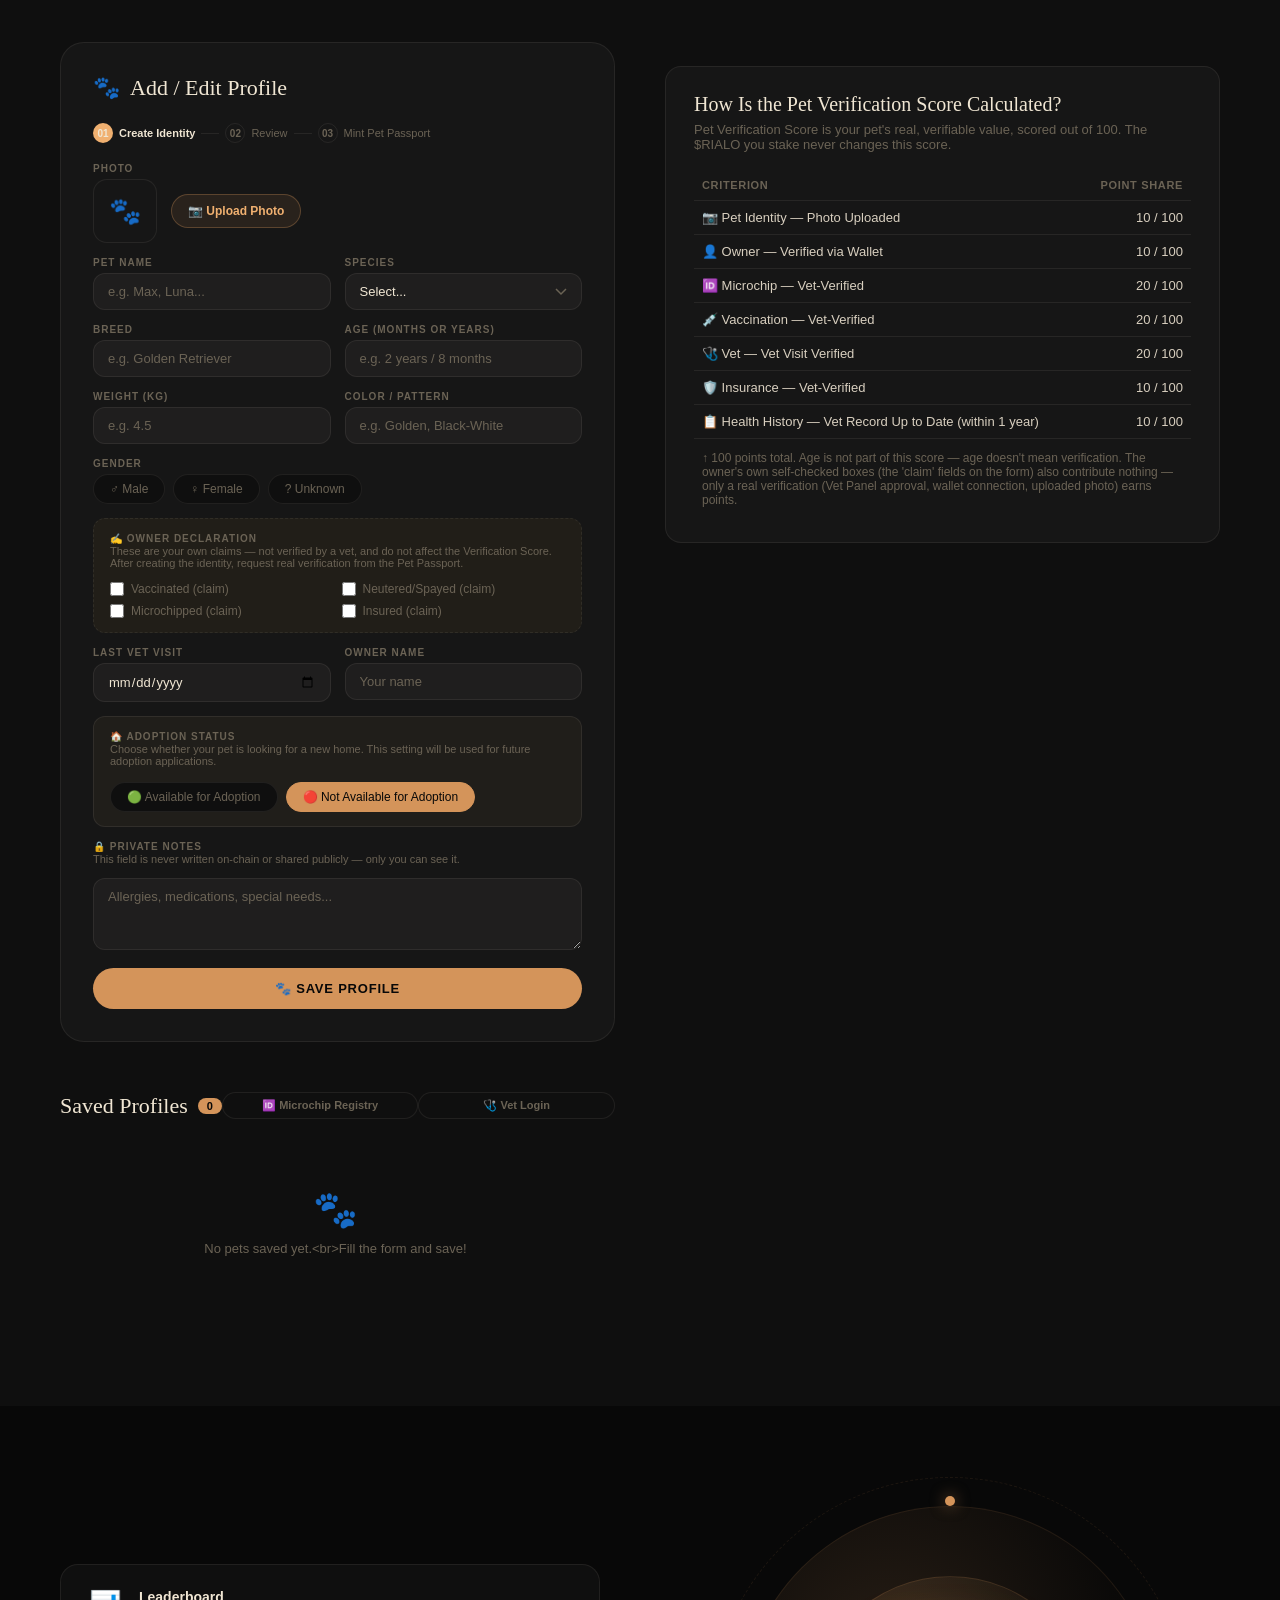
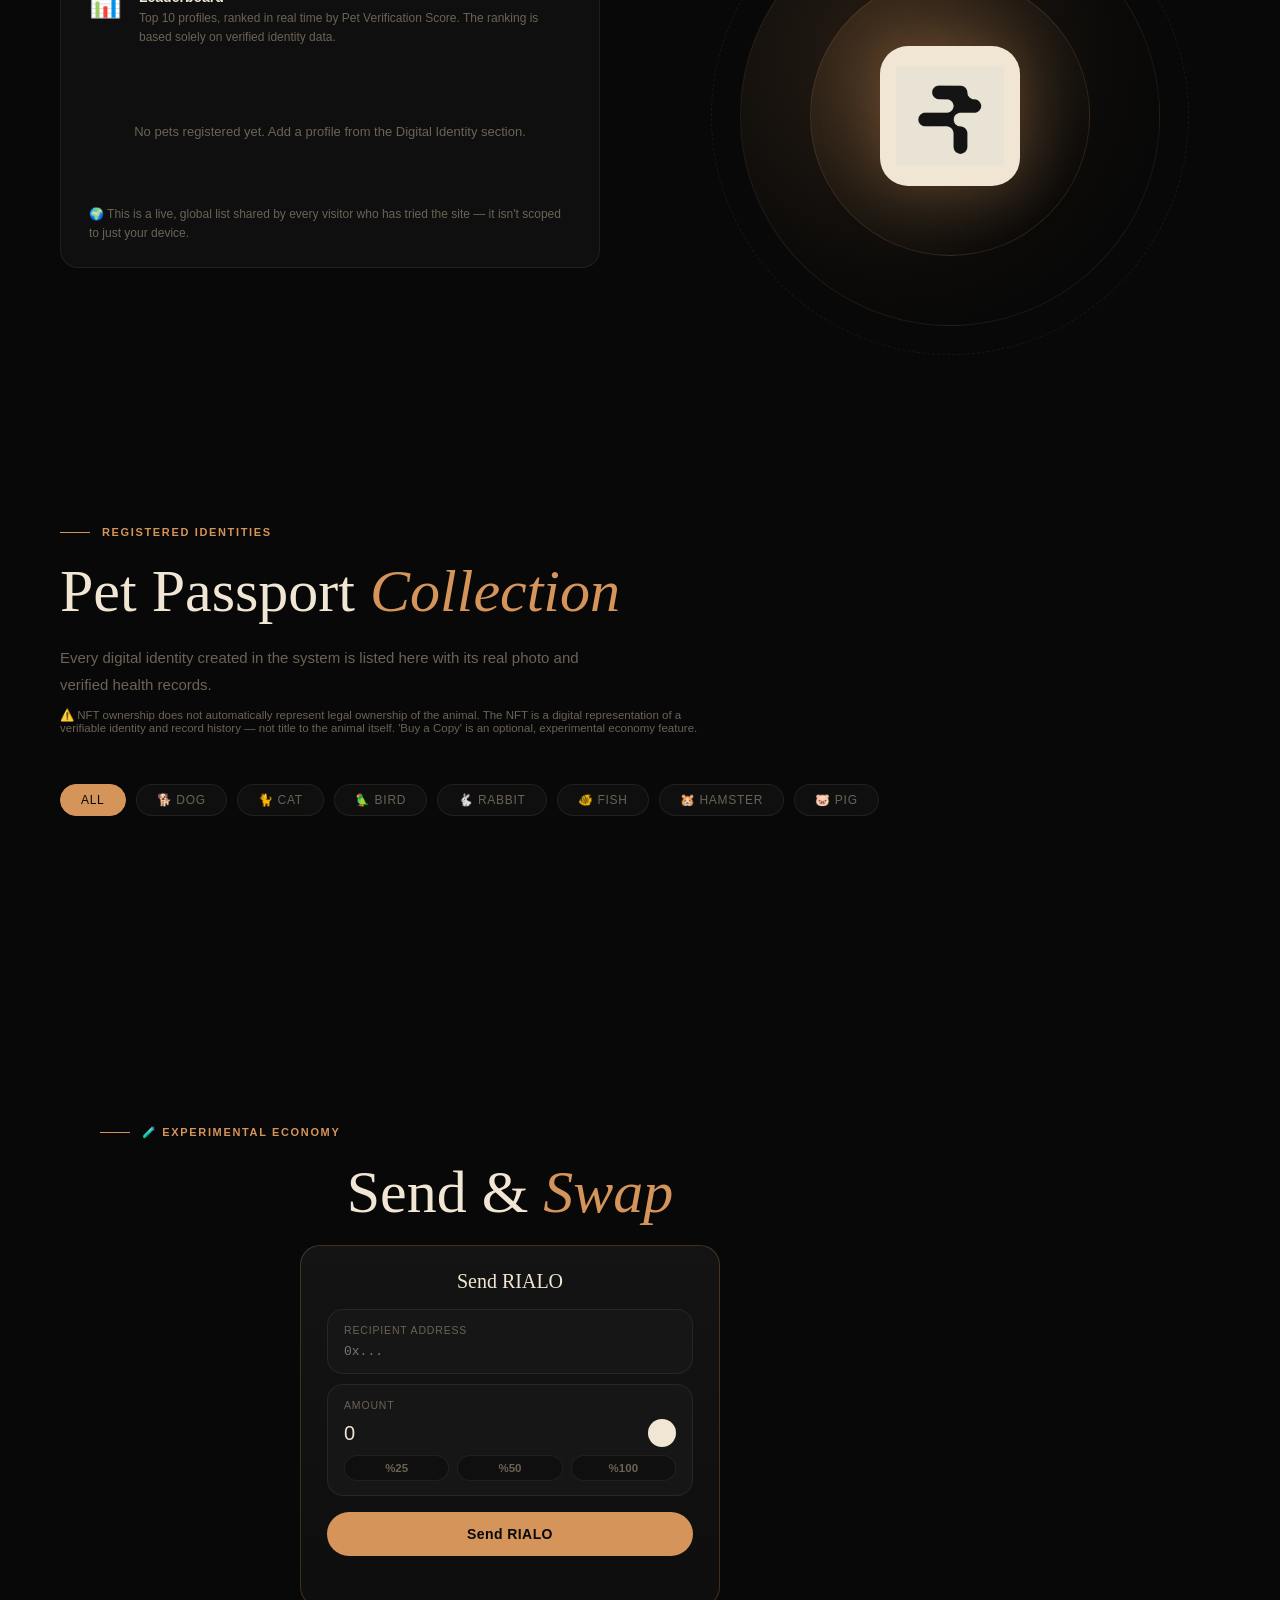
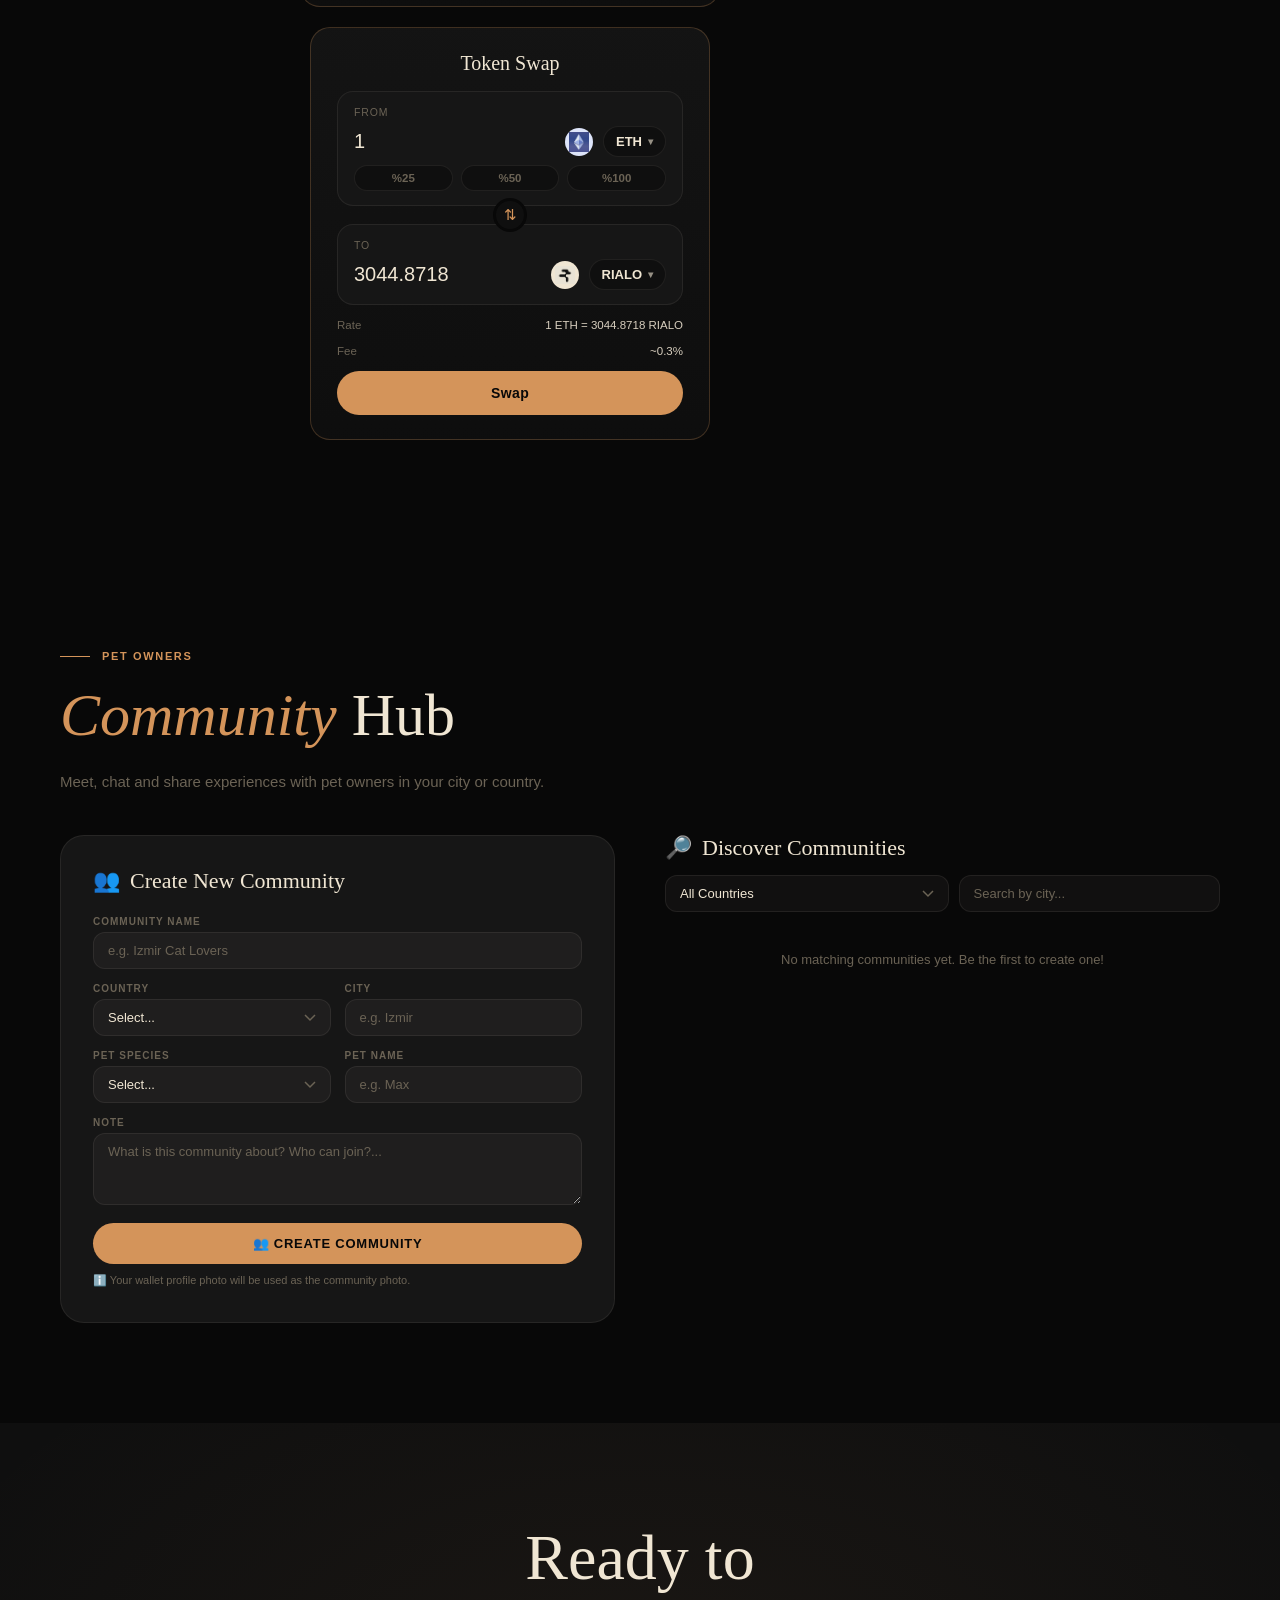
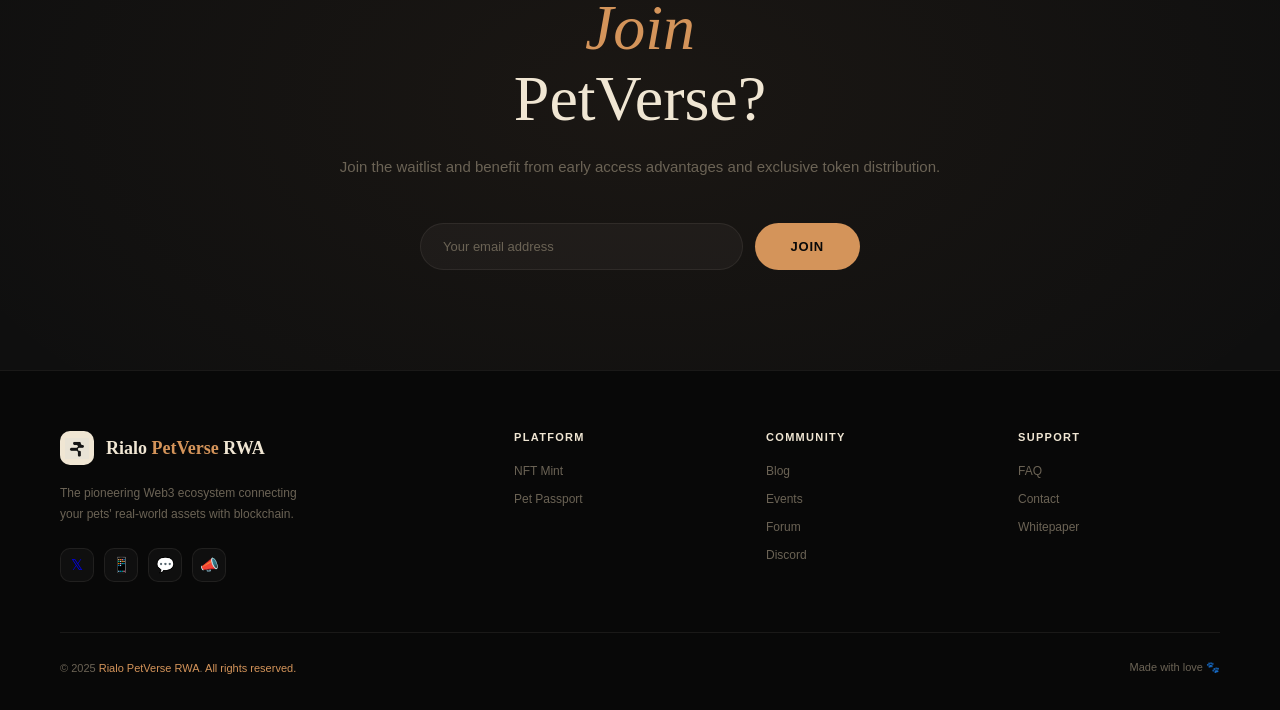
==== commit c066c584: "Add files via upload" ====
--- a/index.html
+++ b/index.html
@@ -2970,7 +2970,7 @@
 // anahtarla Groq'a iletiyor ve sonucu geri döndürüyor. Anahtarların kendisi
 // hiçbir zaman tarayıcıya/kaynak koda inmiyor.
 const RIALO_REX_PROXY_URL='https://petverse-rex-proxy.yilmazc1453.workers.dev';
-const RIALO_REX_MODEL='llama-3.3-70b-versatile';
+const RIALO_REX_MODEL='openai/gpt-oss-120b';
 
 // Gerçek bir belge/fotoğraf OKUMUYOR (kullanıcı tercihiyle metin-only) --
 // yalnızca girilen klinik/veteriner/tarih/not bilgisinin makul, tutarlı ve
